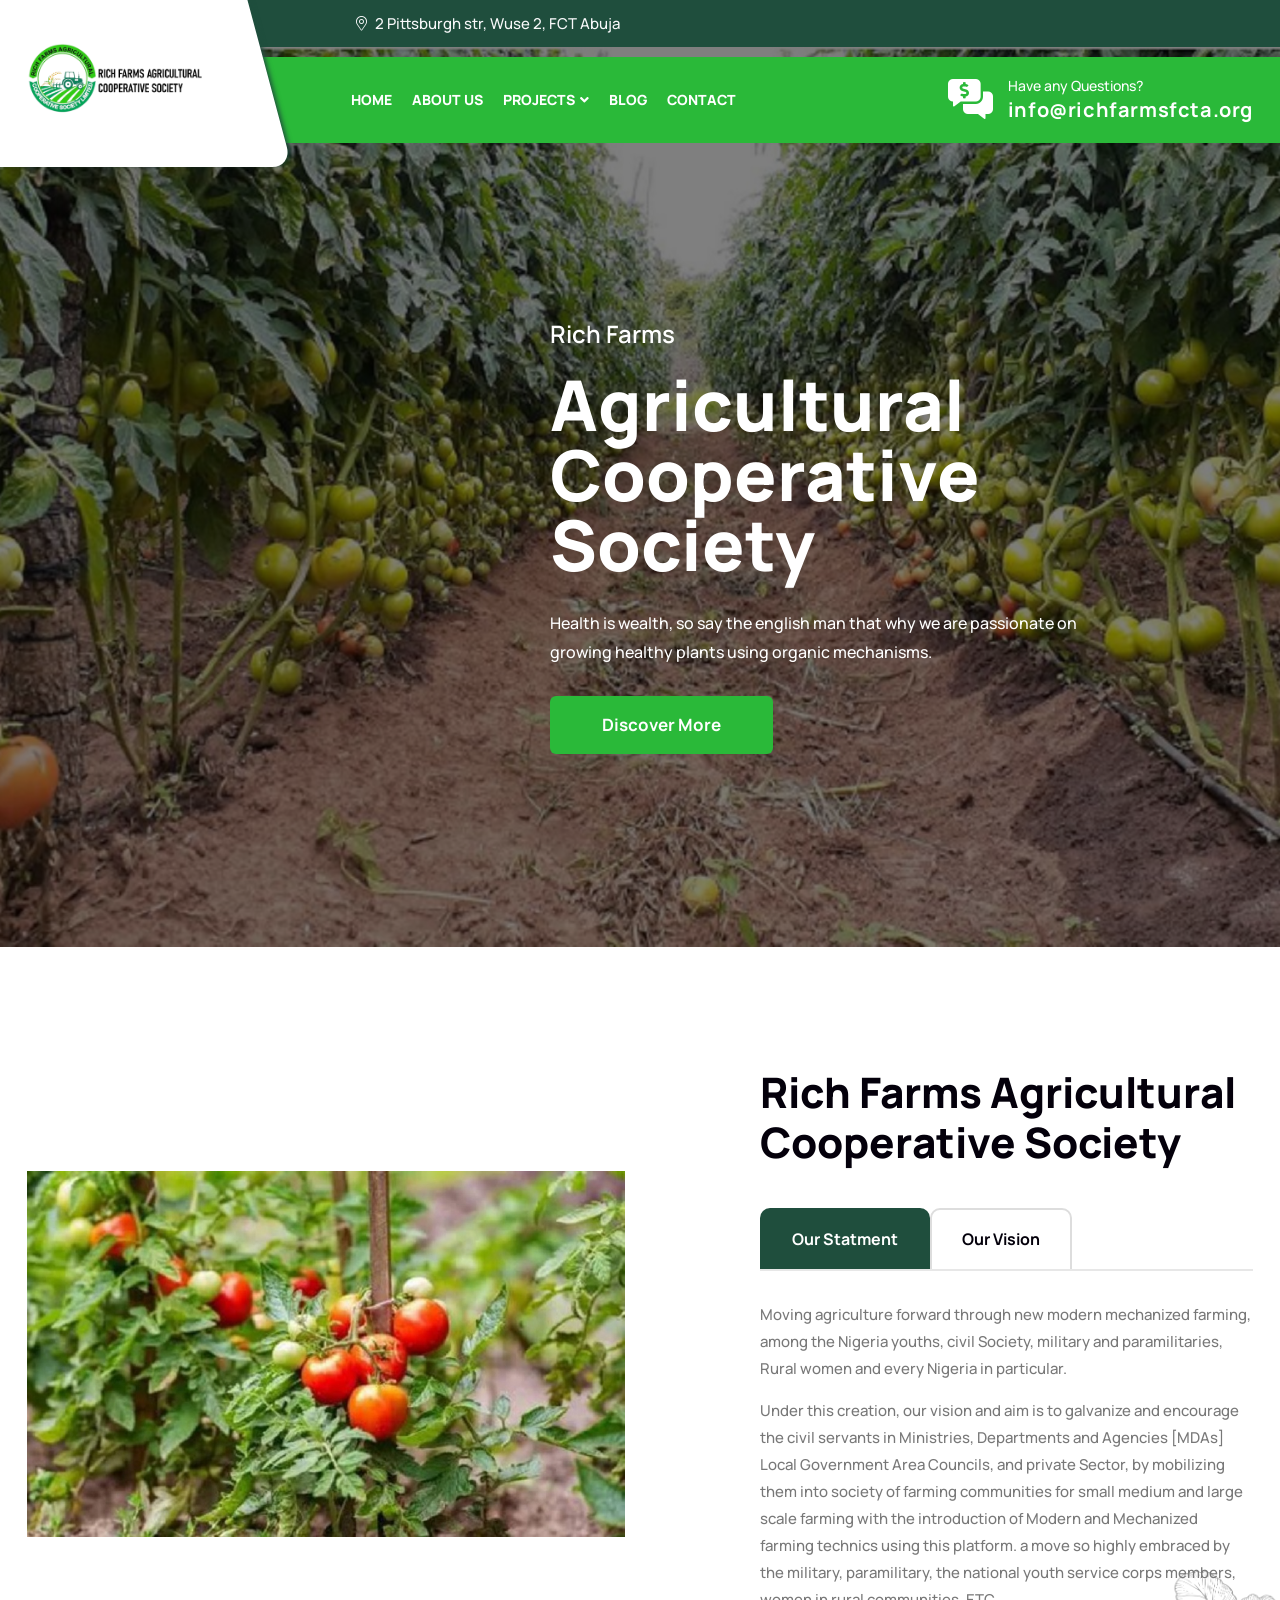
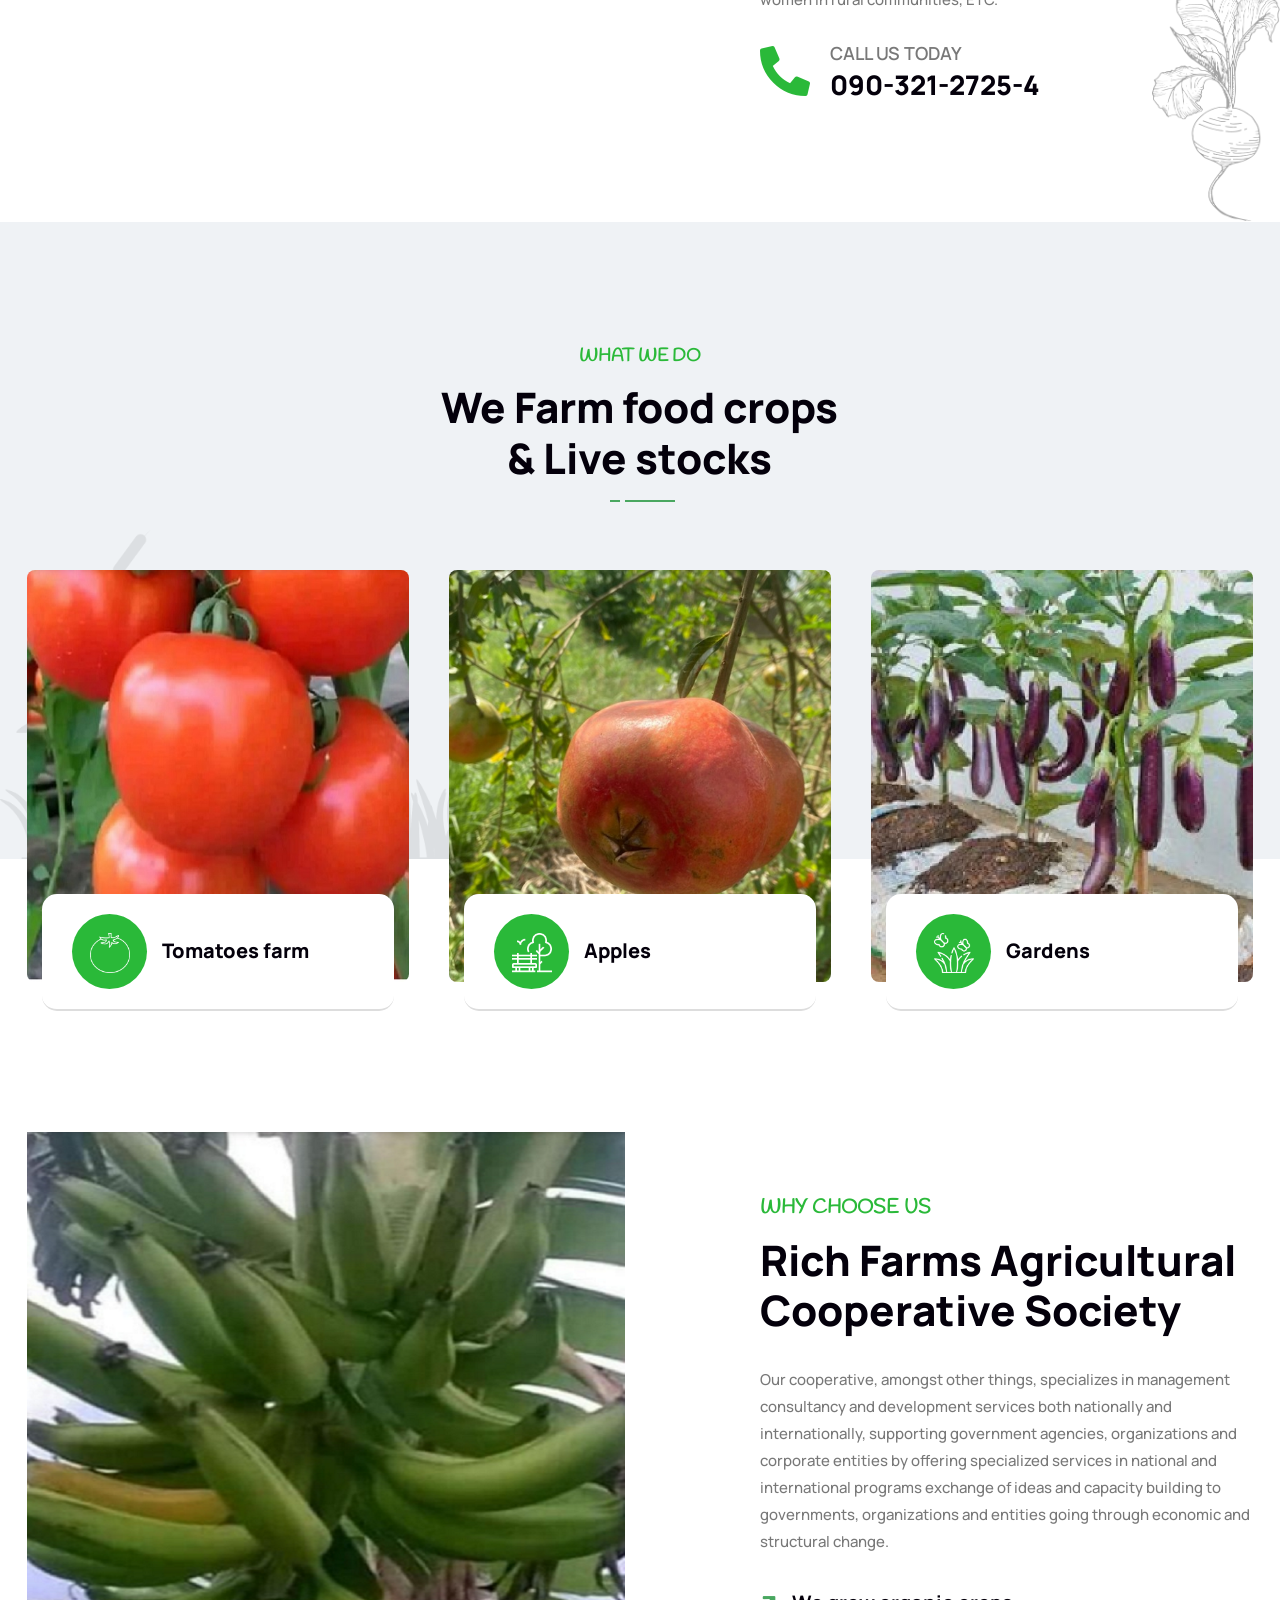
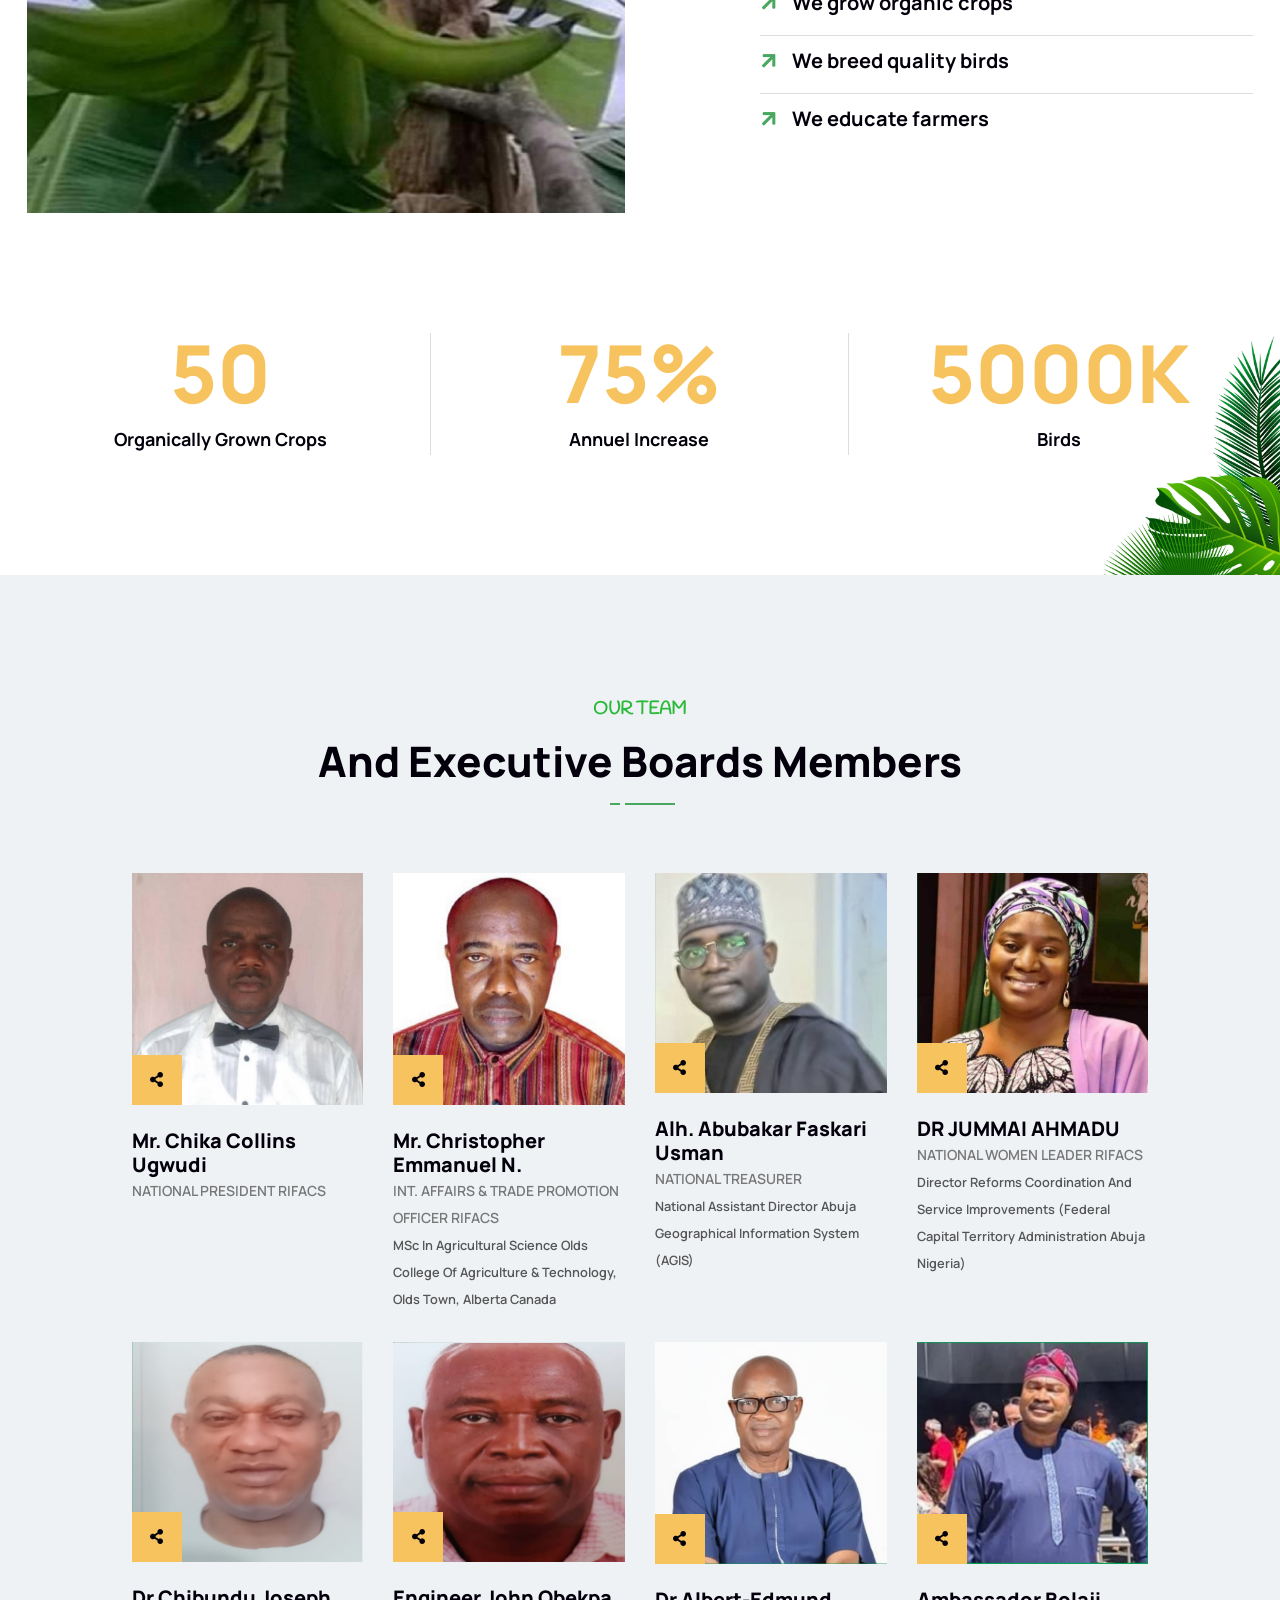
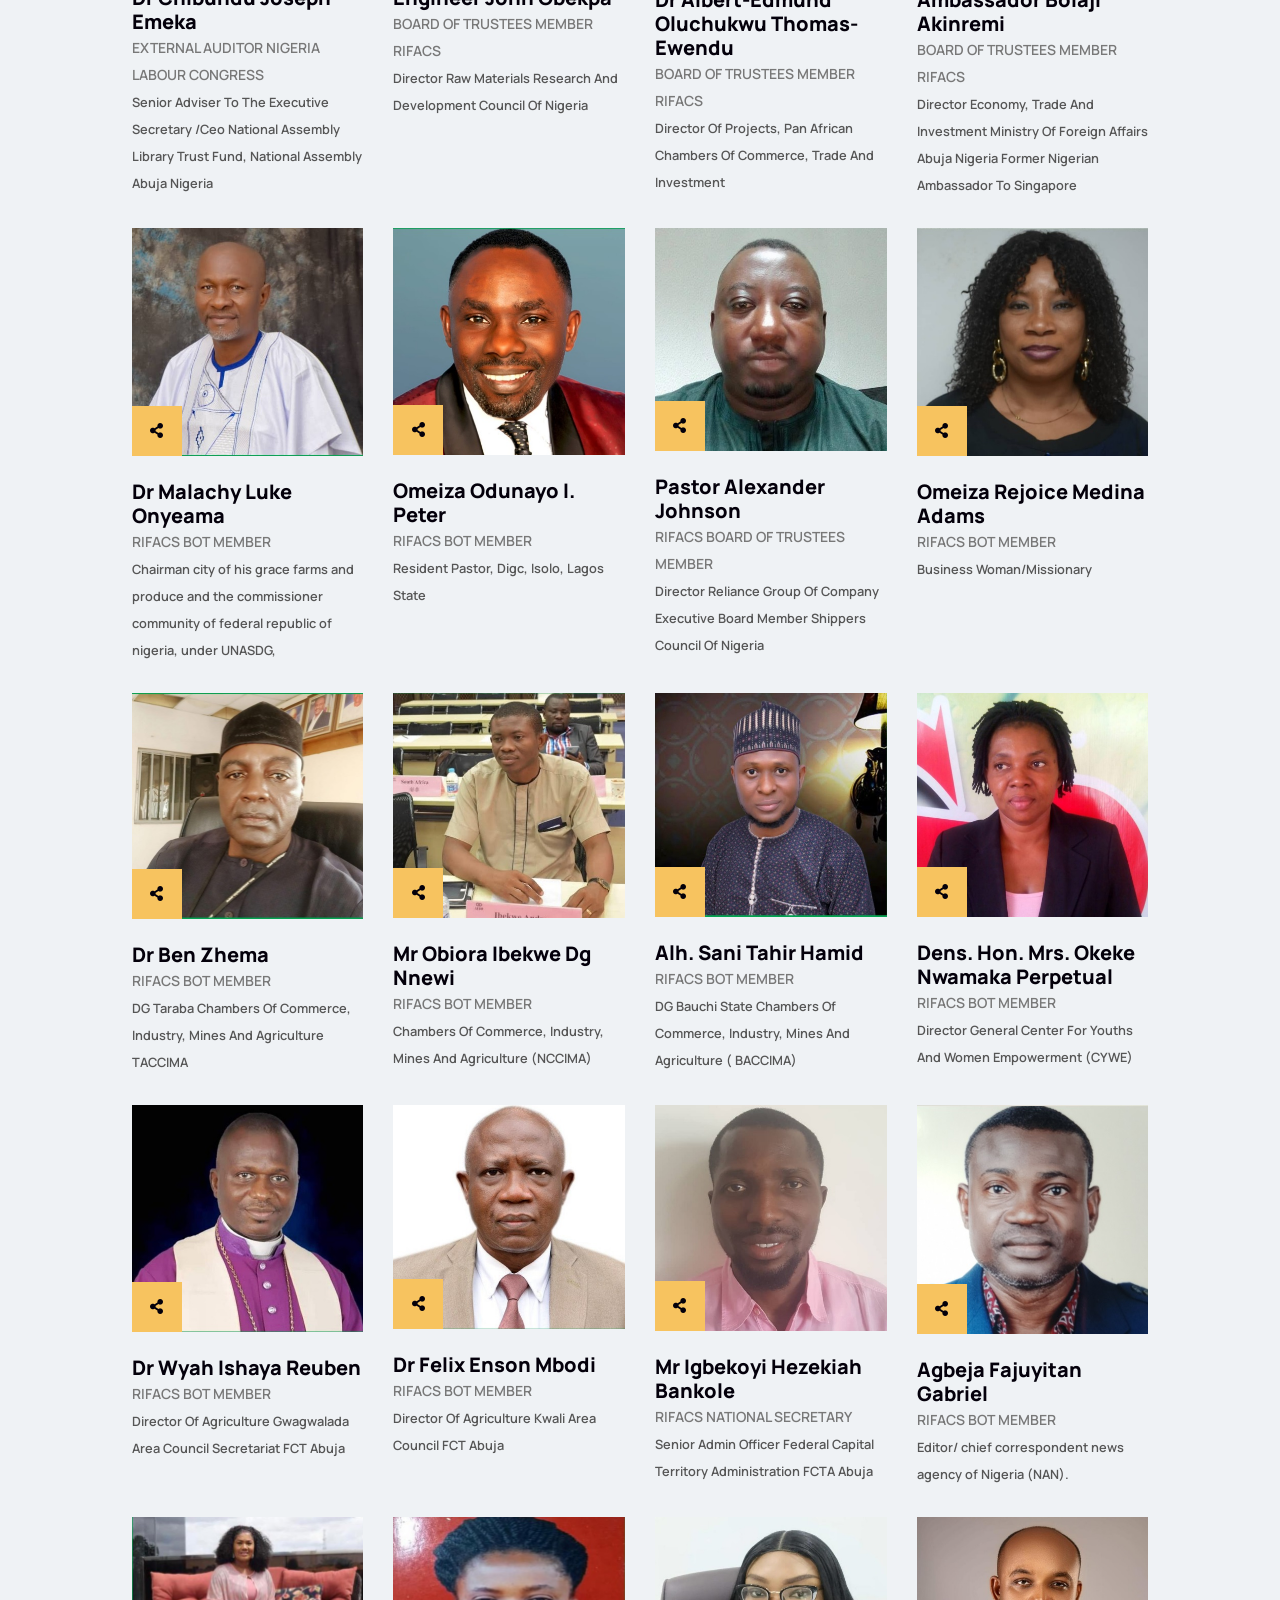
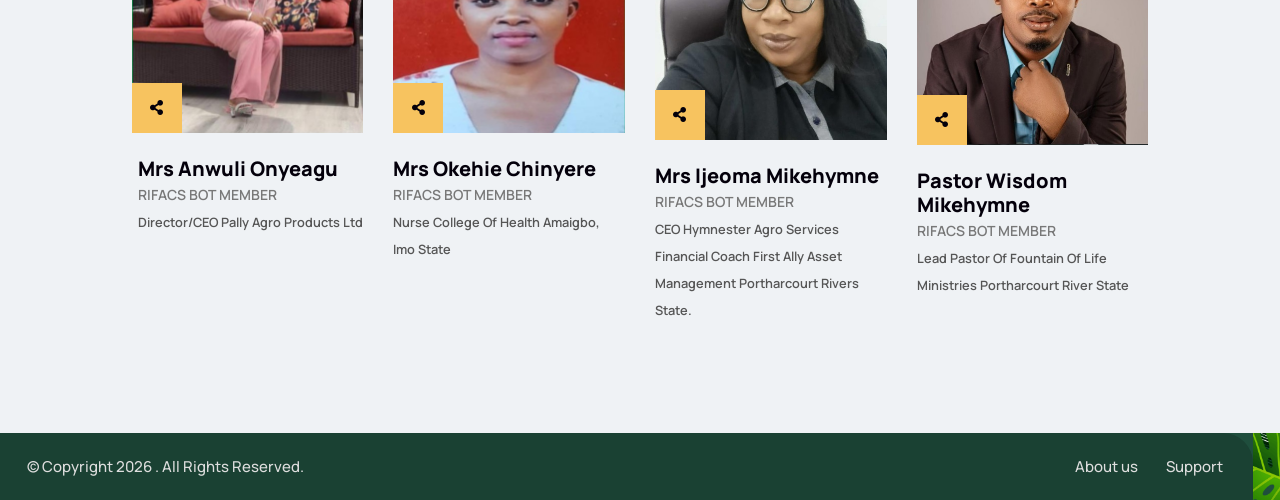
==== index.html @ a087d938 "rich farms" ====
<!DOCTYPE html>
<html lang="en">
  <head>
    <!-- ========== Meta Tags ========== -->
    <meta charset="utf-8" />
    <meta http-equiv="X-UA-Compatible" content="IE=edge" />
    <meta name="viewport" content="width=device-width, initial-scale=1" />

    <!-- ========== Page Title ========== -->
    <title>Rich Farms | Home</title>

    <!-- ========== Favicon Icon ========== -->
    <link
      rel="shortcut icon"
      href="assets/img/favicon.png"
      type="image/x-icon"
    />

    <!-- ========== Start Stylesheet ========== -->
    <link href="assets/css/bootstrap.min.css" rel="stylesheet" />
    <link href="assets/css/font-awesome.min.css" rel="stylesheet" />
    <link href="assets/css/themify-icons.css" rel="stylesheet" />
    <link href="assets/css/elegant-icons.css" rel="stylesheet" />
    <link href="assets/css/flaticon-set.css" rel="stylesheet" />
    <link href="assets/css/magnific-popup.css" rel="stylesheet" />
    <link href="assets/css/swiper-bundle.min.css" rel="stylesheet" />
    <link href="assets/css/animate.css" rel="stylesheet" />
    <link href="assets/css/validnavs.css" rel="stylesheet" />
    <link href="assets/css/helper.css" rel="stylesheet" />
    <link href="assets/css/shop.css" rel="stylesheet" />
    <link href="assets/css/style.css" rel="stylesheet" />
    <link href="assets/css/unit-test.css" rel="stylesheet" />
    <link href="style.css" rel="stylesheet" />
    <!-- ========== End Stylesheet ========== -->
  </head>

  <body class="gardening">
    <!--[if lte IE 9]>
      <p class="browserupgrade">
        You are using an <strong>outdated</strong> browser. Please
        <a href="https://browsehappy.com/">upgrade your browser</a> to improve
        your experience and security.
      </p>
    <![endif]-->

    <!-- Preloader Start -->
    <div class="se-pre-con"></div>
    <!-- Preloader Ends -->

    <!-- Start Header Top 
    ============================================= -->
    <div class="top-bar-area top-bar-style-one bg-dark text-light">
      <div class="container">
        <div class="row align-center">
          <div class="col-xl-6 col-lg-8 offset-xl-3 pl-30 pl-md-15 pl-xs-15">
            <ul class="item-flex">
              <li>
                <i class="fas fa-map-marker-alt"></i> 2 Pittsburgh str, Wuse 2,
                FCT Abuja
              </li>
              </li>
            </ul>
          </div>
          <div class="col-xl-3 col-lg-4 text-end">
            <div class="social">
              <ul>
                <li>
                  <style>
                    .goog-te-gadget-simple {
                      background-color: transparent !important;
                      border: none;
                    }
                    .top-bar-area.top-bar-style-one .social a {
                      border: none;
                      font-size: 12px;
                    }
                  </style>
                  <div
                    id="google_translate_element"
                    class="goog-te-gadget-simple"
                  ></div>

                  <script type="text/javascript">
                    function googleTranslateElementInit() {
                      new google.translate.TranslateElement(
                        {
                          pageLanguage: "en",
                          layout:
                            google.translate.TranslateElement.InlineLayout
                              .SIMPLE,
                        },
                        "google_translate_element"
                      );
                    }
                  </script>
                  <script
                    type="text/javascript"
                    src="//translate.google.com/translate_a/element.js?cb=googleTranslateElementInit"
                  ></script>
                </li>
              </ul>
            </div>
          </div>
        </div>
      </div>
    </div>
    <!-- End Header Top -->

    <!-- Header 
    ============================================= -->
    <header>
      <!-- Start Navigation -->
      <nav
        class="navbar mobile-sidenav navbar-style-one navbar-sticky navbar-default validnavs white navbar-fixed no-background"
      >
        <div class="container">
          <div class="row align-center">
            <!-- Start Header Navigation -->
            <div class="col-xl-2 col-lg-3 col-md-2 col-sm-1 col-1">
              <div class="navbar-header">
                <button
                  type="button"
                  class="navbar-toggle"
                  data-toggle="collapse"
                  data-target="#navbar-menu"
                >
                  <i class="fa fa-bars"></i>
                </button>
                <a class="navbar-brand" href="/">
                  <img src="assets/img/fam-logo.png" class="logo" alt="Logo" />
                </a>
              </div>
            </div>
            <!-- End Header Navigation -->

            <!-- Collect the nav links, forms, and other content for toggling -->
            <div class="col-xl-6 offset-xl-1 col-lg-6 col-md-4 col-sm-4 col-4">
              <div class="collapse navbar-collapse" id="navbar-menu">
                <img src="assets/img/logo.png" alt="Logo" />
                <button
                  type="button"
                  class="navbar-toggle"
                  data-toggle="collapse"
                  data-target="#navbar-menu"
                >
                  <i class="fa fa-times"></i>
                </button>

                <ul
                  class="nav navbar-nav navbar-center"
                  data-in="fadeInDown"
                  data-out="fadeOutUp"
                >
                  <li>
                    <a href="/">Home</a>
                  </li>
                  <li>
                    <a href="about-us">About Us</a>
                  </li>
                  <li class="dropdown">
                    <a href="#" class="dropdown-toggle" data-toggle="dropdown"
                      >Projects</a
                    >
                    <ul class="dropdown-menu">
                      <li><a href="project-fruits.html">Fruits</a></li>
                      <li><a href="project-landscape.html">Landscape</a></li>
                      <li><a href="project-livestocks.html">Livestocks</a></li>
                      <li><a href="project-vegetables.html">Vegetables</a></li>
                      <li><a href="project-other.html">Machines</a></li>
                      <li><a href="empowerment.html">Empowerment</a></li>
                      <li>
                        <a href="project-dehydration.html">Others </a>
                      </li>
                    </ul>
                  </li>
                  <li><a href="blog/">Blog</a></li>

                  <li><a href="contact-us.html">contact</a></li>
                </ul>
              </div>
            </div>
            <!-- /.navbar-collapse -->

            <div class="col-xl-3 col-lg-3 col-md-6 col-sm-7 col-7">
              <div class="attr-right">
                <!-- Start Atribute Navigation -->
                <div class="attr-nav">
                  <ul>
                    <li class="contact">
                      <div class="call">
                        <div class="icon">
                          <i class="fas fa-comments-alt-dollar"></i>
                        </div>
                        <div class="info">
                          <p>Have any Questions?</p>
                          <h5>
                            <a href="mailto:info@crysta.com"
                              >info@richfarmsfcta.org</a
                            >
                          </h5>
                        </div>
                      </div>
                    </li>
                  </ul>
                </div>
                <!-- End Atribute Navigation -->
              </div>
            </div>
          </div>
          <!-- Main Nav -->

          <!-- Overlay screen for menu -->
          <div class="overlay-screen"></div>
          <!-- End Overlay screen for menu -->
        </div>
      </nav>
      <!-- End Navigation -->
    </header>
    <!-- End Header -->

    <!-- Start Banner Area 
    ============================================= -->
    <div
      class="banner-area navigation-circle text-light zoom-effect overflow-hidden"
    >
      <!-- Slider main container -->
      <div class="banner-fade">
        <!-- Additional required wrapper -->
        <div class="swiper-wrapper">
          <!-- Single Item -->
          <div class="swiper-slide banner-style-four">
            <div
              class="banner-thumb bg-cover shadow dark"
              style="background: url(assets/img/banner/28.jpg)"
            ></div>
            <div class="container">
              <div class="row align-center">
                <div class="col-xl-7 offset-xl-5">
                  <div class="content">
                    <h4>Rich Farms</h4>
                    <h2>Agricultural Cooperative Society</h2>
                    <p>
                      Health is wealth, so say the english man that why we are
                      passionate on growing healthy plants using organic
                      mechanisms.
                    </p>
                    <div class="button">
                      <a
                        class="btn btn-theme secondary btn-md radius animation"
                        href="about-us"
                        >Discover More</a
                      >
                    </div>
                  </div>
                </div>
              </div>
            </div>
          </div>
          <!-- End Single Item -->

          <!-- Single Item -->
          <div class="swiper-slide banner-style-four">
            <div
              class="banner-thumb bg-cover shadow dark"
              style="background: url(assets/img/banner/29.jpg)"
            ></div>
            <div class="container">
              <div class="row align-center">
                <div class="col-xl-7 offset-xl-5">
                  <div class="content">
                    <h4>Professional breeding</h4>
                    <h2>Make dream Livestock</h2>
                    <p>
                      The breeding of livestocks has never been this easy and
                      profitable, as we breed the best birds and animals for
                      food.
                    </p>
                    <div class="button">
                      <a
                        class="btn btn-theme secondary btn-md radius animation"
                        href="about-us"
                        >Discover More</a
                      >
                    </div>
                  </div>
                </div>
              </div>
            </div>
          </div>
          <!-- End Single Item -->
        </div>

        <!-- Navigation -->
        <div class="swiper-button-prev"></div>
        <div class="swiper-button-next"></div>
      </div>
    </div>
    <!-- End Banner -->

    <!-- Start Shape 
    ============================================= -->
    <div
      class="about-style-four-area default-padding"
      style="background-image: url(assets/img/shape/43.png)"
    >
      <div class="container">
        <div class="row align-center">
          <div class="col-lg-6">
            <img src="assets/img/thumb/7.jpg" alt="Image Not Found" />
            <div class="about-four-thumb">
              <!-- <div class="experience">
                            <h2><strong>30</strong> Years of Changes</h2>
                        </div> -->
            </div>
          </div>
          <div class="col-lg-5 offset-lg-1">
            <div class="about-four-info">
              <h2 class="title">
                Rich Farms Agricultural <br />
                Cooperative Society
              </h2>

              <!-- Tab Nav -->
              <div class="nav nav-tabs" id="nav-tab" role="tablist">
                <button
                  class="nav-link active"
                  id="mission-tab-control"
                  data-bs-toggle="tab"
                  data-bs-target="#mission-tab"
                  type="button"
                  role="tab"
                  aria-controls="mission-tab"
                  aria-selected="true"
                >
                  Our Statment
                </button>

                <button
                  class="nav-link"
                  id="vision-tab-control"
                  data-bs-toggle="tab"
                  data-bs-target="#vision-tab"
                  type="button"
                  role="tab"
                  aria-controls="vision-tab"
                  aria-selected="false"
                >
                  Our Vision
                </button>
              </div>
              <!-- End Tab Nav -->

              <!-- Start Tab Content -->
              <div class="tab-content about-tab-items" id="myTabContent">
                <!-- Tab Single -->
                <div
                  class="tab-pane fade show active"
                  id="mission-tab"
                  role="tabpanel"
                  aria-labelledby="mission-tab-control"
                >
                  <div class="row">
                    <div class="col-lg-12">
                      <p>
                        Moving agriculture forward through new modern mechanized
                        farming, among the Nigeria youths, civil Society,
                        military and paramilitaries, Rural women and every
                        Nigeria in particular.
                      </p>
                      <p>
                        Under this creation, our vision and aim is to galvanize
                        and encourage the civil servants in Ministries,
                        Departments and Agencies [MDAs] Local Government Area
                        Councils, and private Sector, by mobilizing them into
                        society of farming communities for small medium and
                        large scale farming with the introduction of Modern and
                        Mechanized farming technics using this platform. a move
                        so highly embraced by the military, paramilitary, the
                        national youth service corps members, women in rural
                        communities, ETC.
                      </p>
                      <div class="call-us">
                        <div class="icon">
                          <i class="fas fa-phone-alt"></i>
                        </div>
                        <div class="info">
                          <h4>Call Us Today</h4>
                          <h3>090-321-2725-4</h3>
                        </div>
                      </div>
                    </div>
                  </div>
                </div>
                <!-- End Single -->

                <!-- Tab Single -->
                <div
                  class="tab-pane fade"
                  id="vision-tab"
                  role="tabpanel"
                  aria-labelledby="vision-tab-control"
                >
                  <div class="row">
                    <div class="col-lg-12">
                      <p>
                        Regular as hearts by garret. Perceived determine
                        departure explained no forfeited he something an.
                        Contrasted dissimilar get joy you instrument out
                        reasonably. Again keeps at no meant stuff.
                      </p>
                      <p>
                        Bndulgence diminution so discovered mr apartments. Are
                        off under folly death wrote cause her way spite. Plan
                        upon yet way get cold spot its week. Almost do am or
                        limits hearts. Resolve parties but why she shewing. She
                        sang know now Bndulgence diminution
                      </p>
                      <div class="call-us">
                        <div class="icon">
                          <i class="fas fa-phone-alt"></i>
                        </div>
                        <div class="info">
                          <h4>Call Us Today</h4>
                          <h3>090-321-2725-4</h3>
                        </div>
                      </div>
                    </div>
                  </div>
                </div>
                <!-- End Tab Single -->
              </div>
              <!-- End Tab Content -->
            </div>
          </div>
        </div>
      </div>
    </div>
    <!-- End About -->

    <!-- Start Services 
    ============================================= -->
    <div
      class="services-style-three-area default-padding bg-gray half-bg-theme"
    >
      <div class="shape-extra">
        <img src="assets/img/shape/18.png" alt="Image Not Found" />
      </div>
      <div class="container">
        <div class="row">
          <div class="col-lg-8 offset-lg-2">
            <div class="site-heading text-center">
              <h5 class="sub-title">What we do</h5>
              <h2 class="title">
                We Farm food crops <br />
                & Live stocks
              </h2>
              <div class="devider"></div>
            </div>
          </div>
        </div>
      </div>
      <div class="container">
        <div class="row">
          <div class="col-lg-12">
            <div class="services-style-three-carousel swiper">
              <!-- Additional required wrapper -->
              <div class="swiper-wrapper">
                <!-- Single Item -->
                <div class="swiper-slide">
                  <div
                    class="services-style-three"
                    style="background-image: url(assets/img/services/6.jpg)"
                  >
                    <div class="content">
                      <div class="icon">
                        <img
                          src="assets/img/icon/12.png"
                          alt="Image Not Found"
                        />
                      </div>
                      <div class="info">
                        <h4><a href="#">Birds</a></h4>
                      </div>
                    </div>
                  </div>
                </div>
                <!-- End Single Item -->
                <!-- Single Item -->
                <div class="swiper-slide">
                  <div
                    class="services-style-three"
                    style="background-image: url(assets/img/services/7.jpg)"
                  >
                    <div class="content">
                      <div class="icon">
                        <img
                          src="assets/img/icon/14.png"
                          alt="Image Not Found"
                        />
                      </div>
                      <div class="info">
                        <h4><a href="#">Tomatoes farm</a></h4>
                      </div>
                    </div>
                  </div>
                </div>
                <!-- End Single Item -->
                <!-- Single Item -->
                <div class="swiper-slide">
                  <div
                    class="services-style-three"
                    style="background-image: url(assets/img/services/5.jpg)"
                  >
                    <div class="content">
                      <div class="icon">
                        <img
                          src="assets/img/icon/11.png"
                          alt="Image Not Found"
                        />
                      </div>
                      <div class="info">
                        <h4><a href="#">Apples</a></h4>
                      </div>
                    </div>
                  </div>
                </div>
                <!-- End Single Item -->
                <!-- Single Item -->
                <div class="swiper-slide">
                  <div
                    class="services-style-three"
                    style="background-image: url(assets/img/services/8.jpg)"
                  >
                    <div class="content">
                      <div class="icon">
                        <img
                          src="assets/img/icon/13.png"
                          alt="Image Not Found"
                        />
                      </div>
                      <div class="info">
                        <h4><a href="#">Gardens</a></h4>
                      </div>
                    </div>
                  </div>
                </div>
                <!-- End Single Item -->
              </div>
            </div>
          </div>
        </div>
      </div>
    </div>
    <!-- End Services -->

    <!-- Start Choose Us
    ============================================= -->
    <div class="choose-us-style-five-area default-padding-bottom">
      <div class="container">
        <div class="row align-center">
          <div class="col-lg-6">
            <div class="thumb-style-four">
              <img src="assets/img/illustration/3.png" alt="Image Not Foud" />
            </div>
          </div>
          <div class="col-lg-5 offset-lg-1">
            <div class="info-style-four">
              <h4 class="sub-title">Why Choose Us</h4>
              <h2 class="title">
                Rich Farms Agricultural <br />
                Cooperative Society
              </h2>
              <p>
                Our cooperative, amongst other things, specializes in management
                consultancy and development services both nationally and
                internationally, supporting government agencies, organizations
                and corporate entities by offering specialized services in
                national and international programs exchange of ideas and
                capacity building to governments, organizations and entities
                going through economic and structural change.
              </p>
              <ul class="list-two">
                <li>
                  <i class="fas fa-arrow-right"></i> We grow organic crops
                </li>
                <li>
                  <i class="fas fa-arrow-right"></i> We breed quality birds
                </li>
                <li><i class="fas fa-arrow-right"></i> We educate farmers</li>
              </ul>
            </div>
          </div>
        </div>
      </div>
    </div>
    <!-- End Choose Us -->

    <!-- Start Fun Factor Area
    ============================================= -->
    <div class="fun-factor-area default-padding-bottom">
      <!-- Illustration -->
      <div class="tree-illustration">
        <img src="assets/img/shape/10.png" alt="Illustration" />
      </div>
      <!-- End Illustration -->
      <div class="container">
        <div class="fun-fact-items text-center">
          <div class="row">
            <!-- Single item -->
            <div class="col-lg-4 col-md-4 item">
              <div class="fun-fact">
                <div class="counter">
                  <div class="timer" data-to="50" data-speed="2000">50</div>
                </div>
                <span class="medium">Organically Grown Crops</span>
              </div>
            </div>
            <!-- End Single item -->

            <!-- Single item -->
            <div class="col-lg-4 col-md-4 item">
              <div class="fun-fact">
                <div class="counter">
                  <div class="timer" data-to="75" data-speed="2000">75</div>
                  <div class="operator">%</div>
                </div>
                <span class="medium">Annuel increase</span>
              </div>
            </div>
            <!-- End Single item -->

            <!-- Single item -->
            <div class="col-lg-4 col-md-4 item">
              <div class="fun-fact">
                <div class="counter">
                  <div class="timer" data-to="5000" data-speed="2000">5000</div>
                  <div class="operator">K</div>
                </div>
                <span class="medium">Birds</span>
              </div>
            </div>
            <!-- End Single item -->
          </div>
        </div>
      </div>
    </div>
    <!-- End Fun Factor Area -->

    <!-- Start Farmer 
    ============================================= -->

    <div class="farmer-area default-padding bottom-less bg-gray">
      <div class="container">
        <div class="row">
          <div class="col-lg-8 offset-lg-2">
            <div class="site-heading text-center">
              <h5 class="sub-title">Our Team</h5>
              <h2 class="title">And Executive Boards Members</h2>
              <div class="devider"></div>
            </div>
          </div>
        </div>
      </div>
      <div class="container">
        <style>
          .small-text {
            font-size: 0.8rem !important;
            color: #555;
          }
        </style>
        <div class="row">
          <div class="col-lg-10 offset-lg-1">
            <div class="row">
              <!-- Single Item -->
              <div class="col-lg-3 farmer-stye-one">
                <div class="farmer-style-one-item">
                  <div class="thumb">
                    <img src="assets/img/farmers/1.jpg" alt="Image Not Found" />
                    <div class="social">
                      <i class="fas fa-share-alt"></i>
                      <ul>
                        <li class="facebook">
                          <a href="#">
                            <i class="fab fa-facebook-f"></i>
                          </a>
                        </li>
                      </ul>
                    </div>
                  </div>
                  <div class="info">
                    <h4><a href="#">Mr. Chika Collins Ugwudi</a></h4>
                    <span>NATIONAL PRESIDENT RIFACS </span>
                  </div>
                </div>
              </div>
              <!-- End Single Item -->
              <!-- Single Item -->
              <div class="col-lg-3 farmer-stye-one">
                <div class="farmer-style-one-item">
                  <div class="thumb">
                    <img
                      src="assets/img/farmers/3a.jpg"
                      alt="Image Not Found"
                    />
                    <div class="social">
                      <i class="fas fa-share-alt"></i>
                      <ul>
                        <li class="facebook">
                          <a href="#">
                            <i class="fab fa-facebook-f"></i>
                          </a>
                        </li>
                      </ul>
                    </div>
                  </div>
                  <div class="info">
                    <h4><a href="#">Mr. Christopher Emmanuel N.</a></h4>
                    <span>INT. AFFAIRS & TRADE PROMOTION OFFICER RIFACS</span
                    ><br />
                    <span class="small-text"
                      >MSc In Agricultural Science Olds College Of Agriculture &
                      Technology, Olds Town, Alberta Canada</span
                    >
                  </div>
                </div>
              </div>
              <!-- End Single Item -->
              <!-- Single Item -->
              <div class="col-lg-3 farmer-stye-one">
                <div class="farmer-style-one-item">
                  <div class="thumb">
                    <img src="assets/img/farmers/3.jpg" alt="Image Not Found" />
                    <div class="social">
                      <i class="fas fa-share-alt"></i>
                      <ul>
                        <li class="facebook">
                          <a href="#">
                            <i class="fab fa-facebook-f"></i>
                          </a>
                        </li>
                      </ul>
                    </div>
                  </div>
                  <div class="info">
                    <h4><a href="#">Alh. Abubakar Faskari Usman</a></h4>
                    <span>NATIONAL TREASURER</span><br />
                    <span class="small-text"
                      >National Assistant Director Abuja Geographical
                      Information System (AGIS)</span
                    >
                  </div>
                </div>
              </div>
              <!-- End Single Item -->
              <!-- Single Item -->
              <div class="col-lg-3 farmer-stye-one">
                <div class="farmer-style-one-item">
                  <div class="thumb">
                    <img src="assets/img/farmers/4.jpg" alt="Image Not Found" />
                    <div class="social">
                      <i class="fas fa-share-alt"></i>
                      <ul>
                        <li class="facebook">
                          <a href="#">
                            <i class="fab fa-facebook-f"></i>
                          </a>
                        </li>
                      </ul>
                    </div>
                  </div>
                  <div class="info">
                    <h4><a href="#">DR JUMMAI AHMADU </a></h4>

                    <span>NATIONAL WOMEN LEADER RIFACS</span><br />
                    <span class="small-text"
                      >Director Reforms Coordination And Service Improvements
                      (Federal Capital Territory Administration Abuja
                      Nigeria)</span
                    >
                  </div>
                </div>
              </div>
              <!-- End Single Item -->

              <!-- Single Item -->
              <div class="col-lg-3 farmer-stye-one">
                <div class="farmer-style-one-item">
                  <div class="thumb">
                    <img src="assets/img/farmers/5.jpg" alt="Image Not Found" />
                    <div class="social">
                      <i class="fas fa-share-alt"></i>
                      <ul>
                        <li class="facebook">
                          <a href="#">
                            <i class="fab fa-facebook-f"></i>
                          </a>
                        </li>
                      </ul>
                    </div>
                  </div>
                  <div class="info">
                    <h4><a href="#">Dr Chibundu Joseph Emeka </a></h4>
                    <span>EXTERNAL AUDITOR NIGERIA LABOUR CONGRESS</span><br />
                    <span class="small-text"
                      >Senior Adviser To The Executive Secretary /Ceo National
                      Assembly Library Trust Fund, National Assembly Abuja
                      Nigeria</span
                    >
                  </div>
                </div>
              </div>
              <!-- End Single Item -->

              <!-- Single Item -->
              <div class="col-lg-3 farmer-stye-one">
                <div class="farmer-style-one-item">
                  <div class="thumb">
                    <img src="assets/img/farmers/6.jpg" alt="Image Not Found" />
                    <div class="social">
                      <i class="fas fa-share-alt"></i>
                      <ul>
                        <li class="facebook">
                          <a href="#">
                            <i class="fab fa-facebook-f"></i>
                          </a>
                        </li>
                      </ul>
                    </div>
                  </div>
                  <div class="info">
                    <h4><a href="#">Engineer John Obekpa</a></h4>

                    <span>BOARD OF TRUSTEES MEMBER RIFACS</span><br />
                    <span class="small-text"
                      >Director Raw Materials Research And Development Council
                      Of Nigeria</span
                    >
                  </div>
                </div>
              </div>
              <!-- End Single Item -->

              <!-- Single Item -->
              <div class="col-lg-3 farmer-stye-one">
                <div class="farmer-style-one-item">
                  <div class="thumb">
                    <img src="assets/img/farmers/7.jpg" alt="Image Not Found" />
                    <div class="social">
                      <i class="fas fa-share-alt"></i>
                      <ul>
                        <li class="facebook">
                          <a href="#">
                            <i class="fab fa-facebook-f"></i>
                          </a>
                        </li>
                      </ul>
                    </div>
                  </div>
                  <div class="info">
                    <h4>
                      <a href="#">Dr Albert-Edmund Oluchukwu Thomas-Ewendu</a>
                    </h4>

                    <span>BOARD OF TRUSTEES MEMBER RIFACS</span><br />
                    <span class="small-text"
                      >Director Of Projects, Pan African Chambers Of Commerce,
                      Trade And Investment</span
                    >
                  </div>
                </div>
              </div>
              <!-- End Single Item -->

              <!-- Single Item -->
              <div class="col-lg-3 farmer-stye-one">
                <div class="farmer-style-one-item">
                  <div class="thumb">
                    <img src="assets/img/farmers/8.jpg" alt="Image Not Found" />
                    <div class="social">
                      <i class="fas fa-share-alt"></i>
                      <ul>
                        <li class="facebook">
                          <a href="#">
                            <i class="fab fa-facebook-f"></i>
                          </a>
                        </li>
                      </ul>
                    </div>
                  </div>
                  <div class="info">
                    <h4><a href="#">Ambassador Bolaji Akinremi</a></h4>

                    <span>BOARD OF TRUSTEES MEMBER RIFACS </span><br />
                    <span class="small-text"
                      >Director Economy, Trade And Investment Ministry Of
                      Foreign Affairs Abuja Nigeria Former Nigerian Ambassador
                      To Singapore</span
                    >
                  </div>
                </div>
              </div>
              <!-- End Single Item -->

              <!-- Single Item -->
              <div class="col-lg-3 farmer-stye-one">
                <div class="farmer-style-one-item">
                  <div class="thumb">
                    <img src="assets/img/farmers/9.jpg" alt="Image Not Found" />
                    <div class="social">
                      <i class="fas fa-share-alt"></i>
                      <ul>
                        <li class="facebook">
                          <a href="#">
                            <i class="fab fa-facebook-f"></i>
                          </a>
                        </li>
                      </ul>
                    </div>
                  </div>
                  <div class="info">
                    <h4><a href="#">Dr Malachy Luke Onyeama</a></h4>

                    <span>RIFACS BOT MEMBER</span><br />
                    <span class="small-text"
                      >Chairman city of his grace farms and produce and the
                      commissioner community of federal republic of nigeria,
                      under UNASDG,</span
                    >
                  </div>
                </div>
              </div>
              <!-- End Single Item -->

              <!-- Single Item -->
              <div class="col-lg-3 farmer-stye-one">
                <div class="farmer-style-one-item">
                  <div class="thumb">
                    <img
                      src="assets/img/farmers/10.jpg"
                      alt="Image Not Found"
                    />
                    <div class="social">
                      <i class="fas fa-share-alt"></i>
                      <ul>
                        <li class="facebook">
                          <a href="#">
                            <i class="fab fa-facebook-f"></i>
                          </a>
                        </li>
                      </ul>
                    </div>
                  </div>
                  <div class="info">
                    <h4><a href="#">Omeiza Odunayo I. Peter</a></h4>

                    <span>RIFACS BOT MEMBER</span><br />
                    <span class="small-text"
                      >Resident Pastor, Digc, Isolo, Lagos State</span
                    >
                  </div>
                </div>
              </div>
              <!-- End Single Item -->

              <!-- Single Item -->
              <div class="col-lg-3 farmer-stye-one">
                <div class="farmer-style-one-item">
                  <div class="thumb">
                    <img
                      src="assets/img/farmers/11.jpg"
                      alt="Image Not Found"
                    />
                    <div class="social">
                      <i class="fas fa-share-alt"></i>
                      <ul>
                        <li class="facebook">
                          <a href="#">
                            <i class="fab fa-facebook-f"></i>
                          </a>
                        </li>
                      </ul>
                    </div>
                  </div>
                  <div class="info">
                    <h4><a href="#">Pastor Alexander Johnson</a></h4>

                    <span>RIFACS BOARD OF TRUSTEES MEMBER</span><br />
                    <span class="small-text"
                      >Director Reliance Group Of Company Executive Board Member
                      Shippers Council Of Nigeria</span
                    >
                  </div>
                </div>
              </div>
              <!-- End Single Item -->

              <!-- Single Item -->
              <div class="col-lg-3 farmer-stye-one">
                <div class="farmer-style-one-item">
                  <div class="thumb">
                    <img
                      src="assets/img/farmers/12.jpg"
                      alt="Image Not Found"
                    />
                    <div class="social">
                      <i class="fas fa-share-alt"></i>
                      <ul>
                        <li class="facebook">
                          <a href="#">
                            <i class="fab fa-facebook-f"></i>
                          </a>
                        </li>
                      </ul>
                    </div>
                  </div>
                  <div class="info">
                    <h4><a href="#">Omeiza Rejoice Medina Adams</a></h4>

                    <span>RIFACS BOT MEMBER</span><br />
                    <span class="small-text">Business Woman/Missionary</span>
                  </div>
                </div>
              </div>
              <!-- End Single Item -->

              <!-- Single Item -->
              <div class="col-lg-3 farmer-stye-one">
                <div class="farmer-style-one-item">
                  <div class="thumb">
                    <img
                      src="assets/img/farmers/13.jpg"
                      alt="Image Not Found"
                    />
                    <div class="social">
                      <i class="fas fa-share-alt"></i>
                      <ul>
                        <li class="facebook">
                          <a href="#">
                            <i class="fab fa-facebook-f"></i>
                          </a>
                        </li>
                      </ul>
                    </div>
                  </div>
                  <div class="info">
                    <h4><a href="#"> Dr Ben Zhema</a></h4>

                    <span>RIFACS BOT MEMBER</span><br />
                    <span class="small-text"
                      >DG Taraba Chambers Of Commerce, Industry, Mines And
                      Agriculture TACCIMA</span
                    >
                  </div>
                </div>
              </div>
              <!-- End Single Item -->

              <!-- Single Item -->
              <div class="col-lg-3 farmer-stye-one">
                <div class="farmer-style-one-item">
                  <div class="thumb">
                    <img
                      src="assets/img/farmers/14.jpg"
                      alt="Image Not Found"
                    />
                    <div class="social">
                      <i class="fas fa-share-alt"></i>
                      <ul>
                        <li class="facebook">
                          <a href="#">
                            <i class="fab fa-facebook-f"></i>
                          </a>
                        </li>
                      </ul>
                    </div>
                  </div>
                  <div class="info">
                    <h4><a href="#">Mr Obiora Ibekwe Dg Nnewi</a></h4>

                    <span>RIFACS BOT MEMBER</span><br />
                    <span class="small-text"
                      >Chambers Of Commerce, Industry, Mines And Agriculture
                      (NCCIMA)</span
                    >
                  </div>
                </div>
              </div>
              <!-- End Single Item -->

              <!-- Single Item -->
              <div class="col-lg-3 farmer-stye-one">
                <div class="farmer-style-one-item">
                  <div class="thumb">
                    <img
                      src="assets/img/farmers/15.jpg"
                      alt="Image Not Found"
                    />
                    <div class="social">
                      <i class="fas fa-share-alt"></i>
                      <ul>
                        <li class="facebook">
                          <a href="#">
                            <i class="fab fa-facebook-f"></i>
                          </a>
                        </li>
                      </ul>
                    </div>
                  </div>
                  <div class="info">
                    <h4><a href="#">Alh. Sani Tahir Hamid</a></h4>

                    <span>RIFACS BOT MEMBER</span><br />
                    <span class="small-text"
                      >DG Bauchi State Chambers Of Commerce, Industry, Mines And
                      Agriculture ( BACCIMA)</span
                    >
                  </div>
                </div>
              </div>
              <!-- End Single Item -->

              <!-- Single Item -->
              <div class="col-lg-3 farmer-stye-one">
                <div class="farmer-style-one-item">
                  <div class="thumb">
                    <img
                      src="assets/img/farmers/16.jpg"
                      alt="Image Not Found"
                    />
                    <div class="social">
                      <i class="fas fa-share-alt"></i>
                      <ul>
                        <li class="facebook">
                          <a href="#">
                            <i class="fab fa-facebook-f"></i>
                          </a>
                        </li>
                      </ul>
                    </div>
                  </div>
                  <div class="info">
                    <h4>
                      <a href="#">Dens. Hon. Mrs. Okeke Nwamaka Perpetual</a>
                    </h4>

                    <span>RIFACS BOT MEMBER</span><br />
                    <span class="small-text"
                      >Director General Center For Youths And Women Empowerment
                      (CYWE)</span
                    >
                  </div>
                </div>
              </div>
              <!-- End Single Item -->
              <!-- Single Item -->
              <div class="col-lg-3 farmer-stye-one">
                <div class="farmer-style-one-item">
                  <div class="thumb">
                    <img
                      src="assets/img/farmers/17.jpg"
                      alt="Image Not Found"
                    />
                    <div class="social">
                      <i class="fas fa-share-alt"></i>
                      <ul>
                        <li class="facebook">
                          <a href="#">
                            <i class="fab fa-facebook-f"></i>
                          </a>
                        </li>
                      </ul>
                    </div>
                  </div>
                  <div class="info">
                    <h4><a href="#">Dr Wyah Ishaya Reuben</a></h4>

                    <span>RIFACS BOT MEMBER</span><br />
                    <span class="small-text"
                      >Director Of Agriculture Gwagwalada Area Council
                      Secretariat FCT Abuja</span
                    >
                  </div>
                </div>
              </div>
              <!-- End Single Item -->
              <!-- Single Item -->
              <div class="col-lg-3 farmer-stye-one">
                <div class="farmer-style-one-item">
                  <div class="thumb">
                    <img
                      src="assets/img/farmers/18.jpg"
                      alt="Image Not Found"
                    />
                    <div class="social">
                      <i class="fas fa-share-alt"></i>
                      <ul>
                        <li class="facebook">
                          <a href="#">
                            <i class="fab fa-facebook-f"></i>
                          </a>
                        </li>
                      </ul>
                    </div>
                  </div>
                  <div class="info">
                    <h4><a href="#">Dr Felix Enson Mbodi</a></h4>

                    <span>RIFACS BOT MEMBER</span><br />
                    <span class="small-text"
                      >Director Of Agriculture Kwali Area Council FCT
                      Abuja</span
                    >
                  </div>
                </div>
              </div>
              <!-- End Single Item -->
              <!-- Single Item -->
              <div class="col-lg-3 farmer-stye-one">
                <div class="farmer-style-one-item">
                  <div class="thumb">
                    <img
                      src="assets/img/farmers/19.jpg"
                      alt="Image Not Found"
                    />
                    <div class="social">
                      <i class="fas fa-share-alt"></i>
                      <ul>
                        <li class="facebook">
                          <a href="#">
                            <i class="fab fa-facebook-f"></i>
                          </a>
                        </li>
                      </ul>
                    </div>
                  </div>
                  <div class="info">
                    <h4><a href="#">Mr Igbekoyi Hezekiah Bankole</a></h4>

                    <span>RIFACS NATIONAL SECRETARY</span><br />
                    <span class="small-text"
                      >Senior Admin Officer Federal Capital Territory
                      Administration FCTA Abuja</span
                    >
                  </div>
                </div>
              </div>
              <!-- End Single Item -->
              <!-- Single Item -->
              <div class="col-lg-3 farmer-stye-one">
                <div class="farmer-style-one-item">
                  <div class="thumb">
                    <img
                      src="assets/img/farmers/20.jpg"
                      alt="Image Not Found"
                    />
                    <div class="social">
                      <i class="fas fa-share-alt"></i>
                      <ul>
                        <li class="facebook">
                          <a href="#">
                            <i class="fab fa-facebook-f"></i>
                          </a>
                        </li>
                      </ul>
                    </div>
                  </div>
                  <div class="info">
                    <h4><a href="#">Agbeja Fajuyitan Gabriel</a></h4>

                    <span>RIFACS BOT MEMBER</span><br />
                    <span class="small-text"
                      >Editor/ chief correspondent news agency of Nigeria
                      (NAN).</span
                    >
                  </div>
                </div>
              </div>
              <!-- End Single Item -->

              <!-- Single Item -->
              <div class="col-lg-3 farmer-stye-one">
                <div class="farmer-style-one-item">
                  <div class="thumb">
                    <img
                      src="assets/img/farmers/21.jpg"
                      alt="Image Not Found"
                    />
                    <div class="social">
                      <i class="fas fa-share-alt"></i>
                      <ul>
                        <li class="facebook">
                          <a href="#">
                            <i class="fab fa-facebook-f"></i>
                          </a>
                        </li>
                      </ul>
                    </div>
                  </div>
                  <div class="info">
                    <h4><a href="#">Mrs Anwuli Onyeagu</a></h4>

                    <span>RIFACS BOT MEMBER</span><br />
                    <span class="small-text"
                      >Director/CEO Pally Agro Products Ltd</span
                    >
                  </div>
                </div>
              </div>
              <!-- End Single Item -->

              <!-- Single Item -->
              <div class="col-lg-3 farmer-stye-one">
                <div class="farmer-style-one-item">
                  <div class="thumb">
                    <img
                      src="assets/img/farmers/22.jpg"
                      alt="Image Not Found"
                    />
                    <div class="social">
                      <i class="fas fa-share-alt"></i>
                      <ul>
                        <li class="facebook">
                          <a href="#">
                            <i class="fab fa-facebook-f"></i>
                          </a>
                        </li>
                      </ul>
                    </div>
                  </div>
                  <div class="info">
                    <h4><a href="#">Mrs Okehie Chinyere</a></h4>

                    <span>RIFACS BOT MEMBER</span><br />
                    <span class="small-text"
                      >Nurse College Of Health Amaigbo, Imo State</span
                    >
                  </div>
                </div>
              </div>
              <!-- End Single Item -->

              <!-- Single Item -->
              <div class="col-lg-3 farmer-stye-one">
                <div class="farmer-style-one-item">
                  <div class="thumb">
                    <img
                      src="assets/img/farmers/23.jpg"
                      alt="Image Not Found"
                    />
                    <div class="social">
                      <i class="fas fa-share-alt"></i>
                      <ul>
                        <li class="facebook">
                          <a href="#">
                            <i class="fab fa-facebook-f"></i>
                          </a>
                        </li>
                      </ul>
                    </div>
                  </div>
                  <div class="info">
                    <h4><a href="#">Mrs Ijeoma Mikehymne</a></h4>

                    <span>RIFACS BOT MEMBER</span><br />
                    <span class="small-text"
                      >CEO Hymnester Agro Services Financial Coach First Ally
                      Asset Management Portharcourt Rivers State.</span
                    >
                  </div>
                </div>
              </div>
              <!-- End Single Item -->

              <!-- Single Item -->
              <div class="col-lg-3 farmer-stye-one">
                <div class="farmer-style-one-item">
                  <div class="thumb">
                    <img
                      src="assets/img/farmers/24.jpg"
                      alt="Image Not Found"
                    />
                    <div class="social">
                      <i class="fas fa-share-alt"></i>
                      <ul>
                        <li class="facebook">
                          <a href="#">
                            <i class="fab fa-facebook-f"></i>
                          </a>
                        </li>
                      </ul>
                    </div>
                  </div>
                  <div class="info">
                    <h4><a href="#">Pastor Wisdom Mikehymne</a></h4>

                    <span>RIFACS BOT MEMBER</span><br />
                    <span class="small-text"
                      >Lead Pastor Of Fountain Of Life Ministries Portharcourt
                      River State</span
                    >
                  </div>
                </div>
              </div>
              <!-- End Single Item -->
            </div>
          </div>
        </div>
      </div>
    </div>
    <!-- End Farmer -->

    <!-- Start Footer 
    ============================================= -->
    <footer
      class="bg-dark text-light"
      style="background-image: url(assets/img/shape/brush-down.png)"
    >
      <div class="container">
        <!-- Start Footer Bottom -->
        <div class="footer-bottom">
          <div class="row">
            <div class="col-lg-6">
              <p>
                &copy; Copyright
                <script>
                  document.write(new Date().getFullYear());
                </script>
                . All Rights Reserved.
              </p>
            </div>
            <div class="col-lg-6 text-end">
              <ul>
                <li>
                  <a href="about-us">About us</a>
                </li>
                <li>
                  <a href="contact-us.html">Support</a>
                </li>
              </ul>
            </div>
          </div>
        </div>
        <!-- End Footer Bottom -->
      </div>
      <div class="shape-right-bottom">
        <img src="assets/img/shape/10.png" alt="Image Not Found" />
      </div>
      <div class="shape-left-bottom">
        <img src="assets/img/shape/11.png" alt="Image Not Found" />
      </div>
    </footer>
    <!-- End Footer -->

    <!-- jQuery Frameworks
    ============================================= -->
    <script src="assets/js/jquery-3.6.0.min.js"></script>
    <script src="assets/js/bootstrap.bundle.min.js"></script>
    <script src="assets/js/jquery.appear.js"></script>
    <script src="assets/js/jquery.easing.min.js"></script>
    <script src="assets/js/jquery.magnific-popup.min.js"></script>
    <script src="assets/js/modernizr.custom.13711.js"></script>
    <script src="assets/js/swiper-bundle.min.js"></script>
    <script src="assets/js/wow.min.js"></script>
    <script src="assets/js/progress-bar.min.js"></script>
    <script src="assets/js/circle-progress.js"></script>
    <script src="assets/js/isotope.pkgd.min.js"></script>
    <script src="assets/js/imagesloaded.pkgd.min.js"></script>
    <script src="assets/js/jquery.nice-select.min.js"></script>
    <script src="assets/js/count-to.js"></script>
    <script src="assets/js/jquery.scrolla.min.js"></script>
    <script src="assets/js/YTPlayer.min.js"></script>
    <script src="assets/js/TweenMax.min.js"></script>
    <script src="assets/js/loopcounter.js"></script>
    <script src="assets/js/validnavs.js"></script>
    <script src="assets/js/main.js"></script>
  </body>
</html>
---- assets/css/elegant-icons.css ----
@font-face {
	font-family: 'ElegantIcons';
	src:url('../fonts/ElegantIcons.eot');
	src:url('../fonts/ElegantIconsd41d.eot?#iefix') format('embedded-opentype'),
		url('../fonts/ElegantIcons.woff') format('woff'),
		url('../fonts/ElegantIcons.html') format('truetype'),
		url('../fonts/ElegantIcons.svg#ElegantIcons') format('svg');
	font-weight: normal;
	font-style: normal;
}

@media screen and (-webkit-min-device-pixel-ratio:0) {
  @font-face {
    font-family: "ElegantIcons";
    src: url("ElegantIcons.html#ElegantIcons") format("svg");
  }
}

/* Use the following CSS code if you want to use data attributes for inserting your icons */
[data-icon]:before {
	font-family: 'ElegantIcons';
	content: attr(data-icon);
	speak: none;
	font-weight: normal;
	font-variant: normal;
	text-transform: none;
	line-height: 1;
	-webkit-font-smoothing: antialiased;
	-moz-osx-font-smoothing: grayscale;
}

/* Use the following CSS code if you want to have a class per icon */
/*
Instead of a list of all class selectors,
you can use the generic selector below, but it's slower:
[class*="your-class-prefix"] {
*/

.arrow_up, .arrow_down, .arrow_left, .arrow_right, .arrow_left-up, .arrow_right-up, .arrow_right-down, .arrow_left-down, .arrow-up-down, .arrow_up-down_alt, .arrow_left-right_alt, .arrow_left-right, .arrow_expand_alt2, .arrow_expand_alt, .arrow_condense, .arrow_expand, .arrow_move, .arrow_carrot-up, .arrow_carrot-down, .arrow_carrot-left, .arrow_carrot-right, .arrow_carrot-2up, .arrow_carrot-2down, .arrow_carrot-2left, .arrow_carrot-2right, .arrow_carrot-up_alt2, .arrow_carrot-down_alt2, .arrow_carrot-left_alt2, .arrow_carrot-right_alt2, .arrow_carrot-2up_alt2, .arrow_carrot-2down_alt2, .arrow_carrot-2left_alt2, .arrow_carrot-2right_alt2, .arrow_triangle-up, .arrow_triangle-down, .arrow_triangle-left, .arrow_triangle-right, .arrow_triangle-up_alt2, .arrow_triangle-down_alt2, .arrow_triangle-left_alt2, .arrow_triangle-right_alt2, .arrow_back, .icon_minus-06, .icon_plus, .icon_close, .icon_check, .icon_minus_alt2, .icon_plus_alt2, .icon_close_alt2, .icon_check_alt2, .icon_zoom-out_alt, .icon_zoom-in_alt, .icon_search, .icon_box-empty, .icon_box-selected, .icon_minus-box, .icon_plus-box, .icon_box-checked, .icon_circle-empty, .icon_circle-slelected, .icon_stop_alt2, .icon_stop, .icon_pause_alt2, .icon_pause, .icon_menu, .icon_menu-square_alt2, .icon_menu-circle_alt2, .icon_ul, .icon_ol, .icon_adjust-horiz, .icon_adjust-vert, .icon_document_alt, .icon_documents_alt, .icon_pencil, .icon_pencil-edit_alt, .icon_pencil-edit, .icon_folder-alt, .icon_folder-open_alt, .icon_folder-add_alt, .icon_info_alt, .icon_error-oct_alt, .icon_error-circle_alt, .icon_error-triangle_alt, .icon_question_alt2, .icon_question, .icon_comment_alt, .icon_chat_alt, .icon_vol-mute_alt, .icon_volume-low_alt, .icon_volume-high_alt, .icon_quotations, .icon_quotations_alt2, .icon_clock_alt, .icon_lock_alt, .icon_lock-open_alt, .icon_key_alt, .icon_cloud_alt, .icon_cloud-upload_alt, .icon_cloud-download_alt, .icon_image, .icon_images, .icon_lightbulb_alt, .icon_gift_alt, .icon_house_alt, .icon_genius, .icon_mobile, .icon_tablet, .icon_laptop, .icon_desktop, .icon_camera_alt, .icon_mail_alt, .icon_cone_alt, .icon_ribbon_alt, .icon_bag_alt, .icon_creditcard, .icon_cart_alt, .icon_paperclip, .icon_tag_alt, .icon_tags_alt, .icon_trash_alt, .icon_cursor_alt, .icon_mic_alt, .icon_compass_alt, .icon_pin_alt, .icon_pushpin_alt, .icon_map_alt, .icon_drawer_alt, .icon_toolbox_alt, .icon_book_alt, .icon_calendar, .icon_film, .icon_table, .icon_contacts_alt, .icon_headphones, .icon_lifesaver, .icon_piechart, .icon_refresh, .icon_link_alt, .icon_link, .icon_loading, .icon_blocked, .icon_archive_alt, .icon_heart_alt, .icon_star_alt, .icon_star-half_alt, .icon_star, .icon_star-half, .icon_tools, .icon_tool, .icon_cog, .icon_cogs, .arrow_up_alt, .arrow_down_alt, .arrow_left_alt, .arrow_right_alt, .arrow_left-up_alt, .arrow_right-up_alt, .arrow_right-down_alt, .arrow_left-down_alt, .arrow_condense_alt, .arrow_expand_alt3, .arrow_carrot_up_alt, .arrow_carrot-down_alt, .arrow_carrot-left_alt, .arrow_carrot-right_alt, .arrow_carrot-2up_alt, .arrow_carrot-2dwnn_alt, .arrow_carrot-2left_alt, .arrow_carrot-2right_alt, .arrow_triangle-up_alt, .arrow_triangle-down_alt, .arrow_triangle-left_alt, .arrow_triangle-right_alt, .icon_minus_alt, .icon_plus_alt, .icon_close_alt, .icon_check_alt, .icon_zoom-out, .icon_zoom-in, .icon_stop_alt, .icon_menu-square_alt, .icon_menu-circle_alt, .icon_document, .icon_documents, .icon_pencil_alt, .icon_folder, .icon_folder-open, .icon_folder-add, .icon_folder_upload, .icon_folder_download, .icon_info, .icon_error-circle, .icon_error-oct, .icon_error-triangle, .icon_question_alt, .icon_comment, .icon_chat, .icon_vol-mute, .icon_volume-low, .icon_volume-high, .icon_quotations_alt, .icon_clock, .icon_lock, .icon_lock-open, .icon_key, .icon_cloud, .icon_cloud-upload, .icon_cloud-download, .icon_lightbulb, .icon_gift, .icon_house, .icon_camera, .icon_mail, .icon_cone, .icon_ribbon, .icon_bag, .icon_cart, .icon_tag, .icon_tags, .icon_trash, .icon_cursor, .icon_mic, .icon_compass, .icon_pin, .icon_pushpin, .icon_map, .icon_drawer, .icon_toolbox, .icon_book, .icon_contacts, .icon_archive, .icon_heart, .icon_profile, .icon_group, .icon_grid-2x2, .icon_grid-3x3, .icon_music, .icon_pause_alt, .icon_phone, .icon_upload, .icon_download, .social_facebook, .social_twitter, .social_pinterest, .social_googleplus, .social_tumblr, .social_tumbleupon, .social_wordpress, .social_instagram, .social_dribbble, .social_vimeo, .social_linkedin, .social_rss, .social_deviantart, .social_share, .social_myspace, .social_skype, .social_youtube, .social_picassa, .social_googledrive, .social_flickr, .social_blogger, .social_spotify, .social_delicious, .social_facebook_circle, .social_twitter_circle, .social_pinterest_circle, .social_googleplus_circle, .social_tumblr_circle, .social_stumbleupon_circle, .social_wordpress_circle, .social_instagram_circle, .social_dribbble_circle, .social_vimeo_circle, .social_linkedin_circle, .social_rss_circle, .social_deviantart_circle, .social_share_circle, .social_myspace_circle, .social_skype_circle, .social_youtube_circle, .social_picassa_circle, .social_googledrive_alt2, .social_flickr_circle, .social_blogger_circle, .social_spotify_circle, .social_delicious_circle, .social_facebook_square, .social_twitter_square, .social_pinterest_square, .social_googleplus_square, .social_tumblr_square, .social_stumbleupon_square, .social_wordpress_square, .social_instagram_square, .social_dribbble_square, .social_vimeo_square, .social_linkedin_square, .social_rss_square, .social_deviantart_square, .social_share_square, .social_myspace_square, .social_skype_square, .social_youtube_square, .social_picassa_square, .social_googledrive_square, .social_flickr_square, .social_blogger_square, .social_spotify_square, .social_delicious_square, .icon_printer, .icon_calulator, .icon_building, .icon_floppy, .icon_drive, .icon_search-2, .icon_id, .icon_id-2, .icon_puzzle, .icon_like, .icon_dislike, .icon_mug, .icon_currency, .icon_wallet, .icon_pens, .icon_easel, .icon_flowchart, .icon_datareport, .icon_briefcase, .icon_shield, .icon_percent, .icon_globe, .icon_globe-2, .icon_target, .icon_hourglass, .icon_balance, .icon_rook, .icon_printer-alt, .icon_calculator_alt, .icon_building_alt, .icon_floppy_alt, .icon_drive_alt, .icon_search_alt, .icon_id_alt, .icon_id-2_alt, .icon_puzzle_alt, .icon_like_alt, .icon_dislike_alt, .icon_mug_alt, .icon_currency_alt, .icon_wallet_alt, .icon_pens_alt, .icon_easel_alt, .icon_flowchart_alt, .icon_datareport_alt, .icon_briefcase_alt, .icon_shield_alt, .icon_percent_alt, .icon_globe_alt, .icon_clipboard {
	font-family: 'ElegantIcons';
	speak: none;
	font-style: normal;
	font-weight: normal;
	font-variant: normal;
	text-transform: none;
	line-height: 1;
	-webkit-font-smoothing: antialiased;
}
.arrow_up:before {
	content: "\21";
}
.arrow_down:before {
	content: "\22";
}
.arrow_left:before {
	content: "\23";
}
.arrow_right:before {
	content: "\24";
}
.arrow_left-up:before {
	content: "\25";
}
.arrow_right-up:before {
	content: "\26";
}
.arrow_right-down:before {
	content: "\27";
}
.arrow_left-down:before {
	content: "\28";
}
.arrow-up-down:before {
	content: "\29";
}
.arrow_up-down_alt:before {
	content: "\2a";
}
.arrow_left-right_alt:before {
	content: "\2b";
}
.arrow_left-right:before {
	content: "\2c";
}
.arrow_expand_alt2:before {
	content: "\2d";
}
.arrow_expand_alt:before {
	content: "\2e";
}
.arrow_condense:before {
	content: "\2f";
}
.arrow_expand:before {
	content: "\30";
}
.arrow_move:before {
	content: "\31";
}
.arrow_carrot-up:before {
	content: "\32";
}
.arrow_carrot-down:before {
	content: "\33";
}
.arrow_carrot-left:before {
	content: "\34";
}
.arrow_carrot-right:before {
	content: "\35";
}
.arrow_carrot-2up:before {
	content: "\36";
}
.arrow_carrot-2down:before {
	content: "\37";
}
.arrow_carrot-2left:before {
	content: "\38";
}
.arrow_carrot-2right:before {
	content: "\39";
}
.arrow_carrot-up_alt2:before {
	content: "\3a";
}
.arrow_carrot-down_alt2:before {
	content: "\3b";
}
.arrow_carrot-left_alt2:before {
	content: "\3c";
}
.arrow_carrot-right_alt2:before {
	content: "\3d";
}
.arrow_carrot-2up_alt2:before {
	content: "\3e";
}
.arrow_carrot-2down_alt2:before {
	content: "\3f";
}
.arrow_carrot-2left_alt2:before {
	content: "\40";
}
.arrow_carrot-2right_alt2:before {
	content: "\41";
}
.arrow_triangle-up:before {
	content: "\42";
}
.arrow_triangle-down:before {
	content: "\43";
}
.arrow_triangle-left:before {
	content: "\44";
}
.arrow_triangle-right:before {
	content: "\45";
}
.arrow_triangle-up_alt2:before {
	content: "\46";
}
.arrow_triangle-down_alt2:before {
	content: "\47";
}
.arrow_triangle-left_alt2:before {
	content: "\48";
}
.arrow_triangle-right_alt2:before {
	content: "\49";
}
.arrow_back:before {
	content: "\4a";
}
.icon_minus-06:before {
	content: "\4b";
}
.icon_plus:before {
	content: "\4c";
}
.icon_close:before {
	content: "\4d";
}
.icon_check:before {
	content: "\4e";
}
.icon_minus_alt2:before {
	content: "\4f";
}
.icon_plus_alt2:before {
	content: "\50";
}
.icon_close_alt2:before {
	content: "\51";
}
.icon_check_alt2:before {
	content: "\52";
}
.icon_zoom-out_alt:before {
	content: "\53";
}
.icon_zoom-in_alt:before {
	content: "\54";
}
.icon_search:before {
	content: "\55";
}
.icon_box-empty:before {
	content: "\56";
}
.icon_box-selected:before {
	content: "\57";
}
.icon_minus-box:before {
	content: "\58";
}
.icon_plus-box:before {
	content: "\59";
}
.icon_box-checked:before {
	content: "\5a";
}
.icon_circle-empty:before {
	content: "\5b";
}
.icon_circle-slelected:before {
	content: "\5c";
}
.icon_stop_alt2:before {
	content: "\5d";
}
.icon_stop:before {
	content: "\5e";
}
.icon_pause_alt2:before {
	content: "\5f";
}
.icon_pause:before {
	content: "\60";
}
.icon_menu:before {
	content: "\61";
}
.icon_menu-square_alt2:before {
	content: "\62";
}
.icon_menu-circle_alt2:before {
	content: "\63";
}
.icon_ul:before {
	content: "\64";
}
.icon_ol:before {
	content: "\65";
}
.icon_adjust-horiz:before {
	content: "\66";
}
.icon_adjust-vert:before {
	content: "\67";
}
.icon_document_alt:before {
	content: "\68";
}
.icon_documents_alt:before {
	content: "\69";
}
.icon_pencil:before {
	content: "\6a";
}
.icon_pencil-edit_alt:before {
	content: "\6b";
}
.icon_pencil-edit:before {
	content: "\6c";
}
.icon_folder-alt:before {
	content: "\6d";
}
.icon_folder-open_alt:before {
	content: "\6e";
}
.icon_folder-add_alt:before {
	content: "\6f";
}
.icon_info_alt:before {
	content: "\70";
}
.icon_error-oct_alt:before {
	content: "\71";
}
.icon_error-circle_alt:before {
	content: "\72";
}
.icon_error-triangle_alt:before {
	content: "\73";
}
.icon_question_alt2:before {
	content: "\74";
}
.icon_question:before {
	content: "\75";
}
.icon_comment_alt:before {
	content: "\76";
}
.icon_chat_alt:before {
	content: "\77";
}
.icon_vol-mute_alt:before {
	content: "\78";
}
.icon_volume-low_alt:before {
	content: "\79";
}
.icon_volume-high_alt:before {
	content: "\7a";
}
.icon_quotations:before {
	content: "\7b";
}
.icon_quotations_alt2:before {
	content: "\7c";
}
.icon_clock_alt:before {
	content: "\7d";
}
.icon_lock_alt:before {
	content: "\7e";
}
.icon_lock-open_alt:before {
	content: "\e000";
}
.icon_key_alt:before {
	content: "\e001";
}
.icon_cloud_alt:before {
	content: "\e002";
}
.icon_cloud-upload_alt:before {
	content: "\e003";
}
.icon_cloud-download_alt:before {
	content: "\e004";
}
.icon_image:before {
	content: "\e005";
}
.icon_images:before {
	content: "\e006";
}
.icon_lightbulb_alt:before {
	content: "\e007";
}
.icon_gift_alt:before {
	content: "\e008";
}
.icon_house_alt:before {
	content: "\e009";
}
.icon_genius:before {
	content: "\e00a";
}
.icon_mobile:before {
	content: "\e00b";
}
.icon_tablet:before {
	content: "\e00c";
}
.icon_laptop:before {
	content: "\e00d";
}
.icon_desktop:before {
	content: "\e00e";
}
.icon_camera_alt:before {
	content: "\e00f";
}
.icon_mail_alt:before {
	content: "\e010";
}
.icon_cone_alt:before {
	content: "\e011";
}
.icon_ribbon_alt:before {
	content: "\e012";
}
.icon_bag_alt:before {
	content: "\e013";
}
.icon_creditcard:before {
	content: "\e014";
}
.icon_cart_alt:before {
	content: "\e015";
}
.icon_paperclip:before {
	content: "\e016";
}
.icon_tag_alt:before {
	content: "\e017";
}
.icon_tags_alt:before {
	content: "\e018";
}
.icon_trash_alt:before {
	content: "\e019";
}
.icon_cursor_alt:before {
	content: "\e01a";
}
.icon_mic_alt:before {
	content: "\e01b";
}
.icon_compass_alt:before {
	content: "\e01c";
}
.icon_pin_alt:before {
	content: "\e01d";
}
.icon_pushpin_alt:before {
	content: "\e01e";
}
.icon_map_alt:before {
	content: "\e01f";
}
.icon_drawer_alt:before {
	content: "\e020";
}
.icon_toolbox_alt:before {
	content: "\e021";
}
.icon_book_alt:before {
	content: "\e022";
}
.icon_calendar:before {
	content: "\e023";
}
.icon_film:before {
	content: "\e024";
}
.icon_table:before {
	content: "\e025";
}
.icon_contacts_alt:before {
	content: "\e026";
}
.icon_headphones:before {
	content: "\e027";
}
.icon_lifesaver:before {
	content: "\e028";
}
.icon_piechart:before {
	content: "\e029";
}
.icon_refresh:before {
	content: "\e02a";
}
.icon_link_alt:before {
	content: "\e02b";
}
.icon_link:before {
	content: "\e02c";
}
.icon_loading:before {
	content: "\e02d";
}
.icon_blocked:before {
	content: "\e02e";
}
.icon_archive_alt:before {
	content: "\e02f";
}
.icon_heart_alt:before {
	content: "\e030";
}
.icon_star_alt:before {
	content: "\e031";
}
.icon_star-half_alt:before {
	content: "\e032";
}
.icon_star:before {
	content: "\e033";
}
.icon_star-half:before {
	content: "\e034";
}
.icon_tools:before {
	content: "\e035";
}
.icon_tool:before {
	content: "\e036";
}
.icon_cog:before {
	content: "\e037";
}
.icon_cogs:before {
	content: "\e038";
}
.arrow_up_alt:before {
	content: "\e039";
}
.arrow_down_alt:before {
	content: "\e03a";
}
.arrow_left_alt:before {
	content: "\e03b";
}
.arrow_right_alt:before {
	content: "\e03c";
}
.arrow_left-up_alt:before {
	content: "\e03d";
}
.arrow_right-up_alt:before {
	content: "\e03e";
}
.arrow_right-down_alt:before {
	content: "\e03f";
}
.arrow_left-down_alt:before {
	content: "\e040";
}
.arrow_condense_alt:before {
	content: "\e041";
}
.arrow_expand_alt3:before {
	content: "\e042";
}
.arrow_carrot_up_alt:before {
	content: "\e043";
}
.arrow_carrot-down_alt:before {
	content: "\e044";
}
.arrow_carrot-left_alt:before {
	content: "\e045";
}
.arrow_carrot-right_alt:before {
	content: "\e046";
}
.arrow_carrot-2up_alt:before {
	content: "\e047";
}
.arrow_carrot-2dwnn_alt:before {
	content: "\e048";
}
.arrow_carrot-2left_alt:before {
	content: "\e049";
}
.arrow_carrot-2right_alt:before {
	content: "\e04a";
}
.arrow_triangle-up_alt:before {
	content: "\e04b";
}
.arrow_triangle-down_alt:before {
	content: "\e04c";
}
.arrow_triangle-left_alt:before {
	content: "\e04d";
}
.arrow_triangle-right_alt:before {
	content: "\e04e";
}
.icon_minus_alt:before {
	content: "\e04f";
}
.icon_plus_alt:before {
	content: "\e050";
}
.icon_close_alt:before {
	content: "\e051";
}
.icon_check_alt:before {
	content: "\e052";
}
.icon_zoom-out:before {
	content: "\e053";
}
.icon_zoom-in:before {
	content: "\e054";
}
.icon_stop_alt:before {
	content: "\e055";
}
.icon_menu-square_alt:before {
	content: "\e056";
}
.icon_menu-circle_alt:before {
	content: "\e057";
}
.icon_document:before {
	content: "\e058";
}
.icon_documents:before {
	content: "\e059";
}
.icon_pencil_alt:before {
	content: "\e05a";
}
.icon_folder:before {
	content: "\e05b";
}
.icon_folder-open:before {
	content: "\e05c";
}
.icon_folder-add:before {
	content: "\e05d";
}
.icon_folder_upload:before {
	content: "\e05e";
}
.icon_folder_download:before {
	content: "\e05f";
}
.icon_info:before {
	content: "\e060";
}
.icon_error-circle:before {
	content: "\e061";
}
.icon_error-oct:before {
	content: "\e062";
}
.icon_error-triangle:before {
	content: "\e063";
}
.icon_question_alt:before {
	content: "\e064";
}
.icon_comment:before {
	content: "\e065";
}
.icon_chat:before {
	content: "\e066";
}
.icon_vol-mute:before {
	content: "\e067";
}
.icon_volume-low:before {
	content: "\e068";
}
.icon_volume-high:before {
	content: "\e069";
}
.icon_quotations_alt:before {
	content: "\e06a";
}
.icon_clock:before {
	content: "\e06b";
}
.icon_lock:before {
	content: "\e06c";
}
.icon_lock-open:before {
	content: "\e06d";
}
.icon_key:before {
	content: "\e06e";
}
.icon_cloud:before {
	content: "\e06f";
}
.icon_cloud-upload:before {
	content: "\e070";
}
.icon_cloud-download:before {
	content: "\e071";
}
.icon_lightbulb:before {
	content: "\e072";
}
.icon_gift:before {
	content: "\e073";
}
.icon_house:before {
	content: "\e074";
}
.icon_camera:before {
	content: "\e075";
}
.icon_mail:before {
	content: "\e076";
}
.icon_cone:before {
	content: "\e077";
}
.icon_ribbon:before {
	content: "\e078";
}
.icon_bag:before {
	content: "\e079";
}
.icon_cart:before {
	content: "\e07a";
}
.icon_tag:before {
	content: "\e07b";
}
.icon_tags:before {
	content: "\e07c";
}
.icon_trash:before {
	content: "\e07d";
}
.icon_cursor:before {
	content: "\e07e";
}
.icon_mic:before {
	content: "\e07f";
}
.icon_compass:before {
	content: "\e080";
}
.icon_pin:before {
	content: "\e081";
}
.icon_pushpin:before {
	content: "\e082";
}
.icon_map:before {
	content: "\e083";
}
.icon_drawer:before {
	content: "\e084";
}
.icon_toolbox:before {
	content: "\e085";
}
.icon_book:before {
	content: "\e086";
}
.icon_contacts:before {
	content: "\e087";
}
.icon_archive:before {
	content: "\e088";
}
.icon_heart:before {
	content: "\e089";
}
.icon_profile:before {
	content: "\e08a";
}
.icon_group:before {
	content: "\e08b";
}
.icon_grid-2x2:before {
	content: "\e08c";
}
.icon_grid-3x3:before {
	content: "\e08d";
}
.icon_music:before {
	content: "\e08e";
}
.icon_pause_alt:before {
	content: "\e08f";
}
.icon_phone:before {
	content: "\e090";
}
.icon_upload:before {
	content: "\e091";
}
.icon_download:before {
	content: "\e092";
}
.social_facebook:before {
	content: "\e093";
}
.social_twitter:before {
	content: "\e094";
}
.social_pinterest:before {
	content: "\e095";
}
.social_googleplus:before {
	content: "\e096";
}
.social_tumblr:before {
	content: "\e097";
}
.social_tumbleupon:before {
	content: "\e098";
}
.social_wordpress:before {
	content: "\e099";
}
.social_instagram:before {
	content: "\e09a";
}
.social_dribbble:before {
	content: "\e09b";
}
.social_vimeo:before {
	content: "\e09c";
}
.social_linkedin:before {
	content: "\e09d";
}
.social_rss:before {
	content: "\e09e";
}
.social_deviantart:before {
	content: "\e09f";
}
.social_share:before {
	content: "\e0a0";
}
.social_myspace:before {
	content: "\e0a1";
}
.social_skype:before {
	content: "\e0a2";
}
.social_youtube:before {
	content: "\e0a3";
}
.social_picassa:before {
	content: "\e0a4";
}
.social_googledrive:before {
	content: "\e0a5";
}
.social_flickr:before {
	content: "\e0a6";
}
.social_blogger:before {
	content: "\e0a7";
}
.social_spotify:before {
	content: "\e0a8";
}
.social_delicious:before {
	content: "\e0a9";
}
.social_facebook_circle:before {
	content: "\e0aa";
}
.social_twitter_circle:before {
	content: "\e0ab";
}
.social_pinterest_circle:before {
	content: "\e0ac";
}
.social_googleplus_circle:before {
	content: "\e0ad";
}
.social_tumblr_circle:before {
	content: "\e0ae";
}
.social_stumbleupon_circle:before {
	content: "\e0af";
}
.social_wordpress_circle:before {
	content: "\e0b0";
}
.social_instagram_circle:before {
	content: "\e0b1";
}
.social_dribbble_circle:before {
	content: "\e0b2";
}
.social_vimeo_circle:before {
	content: "\e0b3";
}
.social_linkedin_circle:before {
	content: "\e0b4";
}
.social_rss_circle:before {
	content: "\e0b5";
}
.social_deviantart_circle:before {
	content: "\e0b6";
}
.social_share_circle:before {
	content: "\e0b7";
}
.social_myspace_circle:before {
	content: "\e0b8";
}
.social_skype_circle:before {
	content: "\e0b9";
}
.social_youtube_circle:before {
	content: "\e0ba";
}
.social_picassa_circle:before {
	content: "\e0bb";
}
.social_googledrive_alt2:before {
	content: "\e0bc";
}
.social_flickr_circle:before {
	content: "\e0bd";
}
.social_blogger_circle:before {
	content: "\e0be";
}
.social_spotify_circle:before {
	content: "\e0bf";
}
.social_delicious_circle:before {
	content: "\e0c0";
}
.social_facebook_square:before {
	content: "\e0c1";
}
.social_twitter_square:before {
	content: "\e0c2";
}
.social_pinterest_square:before {
	content: "\e0c3";
}
.social_googleplus_square:before {
	content: "\e0c4";
}
.social_tumblr_square:before {
	content: "\e0c5";
}
.social_stumbleupon_square:before {
	content: "\e0c6";
}
.social_wordpress_square:before {
	content: "\e0c7";
}
.social_instagram_square:before {
	content: "\e0c8";
}
.social_dribbble_square:before {
	content: "\e0c9";
}
.social_vimeo_square:before {
	content: "\e0ca";
}
.social_linkedin_square:before {
	content: "\e0cb";
}
.social_rss_square:before {
	content: "\e0cc";
}
.social_deviantart_square:before {
	content: "\e0cd";
}
.social_share_square:before {
	content: "\e0ce";
}
.social_myspace_square:before {
	content: "\e0cf";
}
.social_skype_square:before {
	content: "\e0d0";
}
.social_youtube_square:before {
	content: "\e0d1";
}
.social_picassa_square:before {
	content: "\e0d2";
}
.social_googledrive_square:before {
	content: "\e0d3";
}
.social_flickr_square:before {
	content: "\e0d4";
}
.social_blogger_square:before {
	content: "\e0d5";
}
.social_spotify_square:before {
	content: "\e0d6";
}
.social_delicious_square:before {
	content: "\e0d7";
}
.icon_printer:before {
	content: "\e103";
}
.icon_calulator:before {
	content: "\e0ee";
}
.icon_building:before {
	content: "\e0ef";
}
.icon_floppy:before {
	content: "\e0e8";
}
.icon_drive:before {
	content: "\e0ea";
}
.icon_search-2:before {
	content: "\e101";
}
.icon_id:before {
	content: "\e107";
}
.icon_id-2:before {
	content: "\e108";
}
.icon_puzzle:before {
	content: "\e102";
}
.icon_like:before {
	content: "\e106";
}
.icon_dislike:before {
	content: "\e0eb";
}
.icon_mug:before {
	content: "\e105";
}
.icon_currency:before {
	content: "\e0ed";
}
.icon_wallet:before {
	content: "\e100";
}
.icon_pens:before {
	content: "\e104";
}
.icon_easel:before {
	content: "\e0e9";
}
.icon_flowchart:before {
	content: "\e109";
}
.icon_datareport:before {
	content: "\e0ec";
}
.icon_briefcase:before {
	content: "\e0fe";
}
.icon_shield:before {
	content: "\e0f6";
}
.icon_percent:before {
	content: "\e0fb";
}
.icon_globe:before {
	content: "\e0e2";
}
.icon_globe-2:before {
	content: "\e0e3";
}
.icon_target:before {
	content: "\e0f5";
}
.icon_hourglass:before {
	content: "\e0e1";
}
.icon_balance:before {
	content: "\e0ff";
}
.icon_rook:before {
	content: "\e0f8";
}
.icon_printer-alt:before {
	content: "\e0fa";
}
.icon_calculator_alt:before {
	content: "\e0e7";
}
.icon_building_alt:before {
	content: "\e0fd";
}
.icon_floppy_alt:before {
	content: "\e0e4";
}
.icon_drive_alt:before {
	content: "\e0e5";
}
.icon_search_alt:before {
	content: "\e0f7";
}
.icon_id_alt:before {
	content: "\e0e0";
}
.icon_id-2_alt:before {
	content: "\e0fc";
}
.icon_puzzle_alt:before {
	content: "\e0f9";
}
.icon_like_alt:before {
	content: "\e0dd";
}
.icon_dislike_alt:before {
	content: "\e0f1";
}
.icon_mug_alt:before {
	content: "\e0dc";
}
.icon_currency_alt:before {
	content: "\e0f3";
}
.icon_wallet_alt:before {
	content: "\e0d8";
}
.icon_pens_alt:before {
	content: "\e0db";
}
.icon_easel_alt:before {
	content: "\e0f0";
}
.icon_flowchart_alt:before {
	content: "\e0df";
}
.icon_datareport_alt:before {
	content: "\e0f2";
}
.icon_briefcase_alt:before {
	content: "\e0f4";
}
.icon_shield_alt:before {
	content: "\e0d9";
}
.icon_percent_alt:before {
	content: "\e0da";
}
.icon_globe_alt:before {
	content: "\e0de";
}
.icon_clipboard:before {
	content: "\e0e6";
}


	.glyph {
		float: left;
		text-align: center;
		padding: .75em;
		margin: .4em 1.5em .75em 0;
		width: 6em;
text-shadow: none;
	}
        .glyph_big {
        font-size: 128px;
        color: #59c5dc;
        float: left;
        margin-right: 20px;
        }

        .glyph div { padding-bottom: 10px;}

	.glyph input {
		font-family: consolas, monospace;
		font-size: 12px;
		width: 100%;
		text-align: center;
		border: 0;
		box-shadow: 0 0 0 1px #ccc;
		padding: .2em;
                -moz-border-radius: 5px;
                -webkit-border-radius: 5px;
	}
	.centered {
		margin-left: auto;
		margin-right: auto;
	}
	.glyph .fs1 {
		font-size: 2em;
	}
---- assets/css/validnavs.css ----
/* ----------------------------------

Template Name: Validnavs - Multipurpose Navbar Menu
Author: validtheme
Description:
Version: 1.0

------------------------------------- */


:root {
	--box-shadow: 0px 0px 20px 0px rgba(7, 20, 52, .1);
	--box-shadow-secondary: 0 6px 12px rgba(0, 0, 0, 0.175);
	--box-shadow-extra: 0 5px 50px 0 rgba(0, 0, 0, 0.15);
	--box-shadow-dark: 0px 0px 0px;
}


/* Default for supporting bootstrap */


@media (min-width: 768px) {
	.nav-box .container,
	.nav-box .container-lg,
	.nav-box .container-md,
	.nav-box .container-sm,
	.nav-box .container-xl {
		max-width: 720px;
		width: 720px;
	}
}

@media (min-width: 992px) {
	.nav-box .container,
	.nav-box .container-lg,
	.nav-box .container-md,
	.nav-box .container-sm,
	.nav-box .container-xl {
		max-width: 960px;
		width: 960px;
	}
}

@media (min-width: 1200px) {
	.nav-box .container,
	.nav-box .container-lg,
	.nav-box .container-md,
	.nav-box .container-sm,
	.nav-box .container-xl {
		max-width: 1200px;
		width: 1200px;
	}
}

.navbar .container,
.navbar .container-fluid,
.navbar .container-lg,
.navbar .container-md,
.navbar .container-sm,
.navbar .container-xl {
	display: block;
}

.navbar {
	position: relative;
	padding: 0;
}

.navbar-nav .dropdown-menu {
	position: absolute;
	top: 100%;
	left: 0;
	z-index: 1000;
	display: none;
	float: left;
	min-width: 160px;
	padding: 5px 0;
	margin-top: 0;
	font-size: 14px;
	text-align: left;
	list-style: none;
	background-color: var(--white);
	-webkit-background-clip: padding-box;
	background-clip: padding-box;
	border: 1px solid #ccc;
	border: 1px solid rgba(0, 0, 0, 0.15);
	border-radius: 4px;
	-webkit-box-shadow: var(--box-shadow-secondary);
	box-shadow: var(--box-shadow-secondary);
}

.navbar .navbar-collapse.collapse {
	display: block !important;
	float: left;
	flex: inherit;
}

.navbar .collapse.navbar-collapse.center {
	float: none;
}

.navbar.brand-center .navbar-collapse.collapse {
	width: 100%;
}

.dropdown-toggle::after {
	display: inline;
	margin: 0;
	border: none;
	vertical-align: inherit;
}

.nav {
	padding-left: 0;
	margin-bottom: 0;
	list-style: none;
	display: block;
}

.nav>li {
	position: relative;
	display: inline-block;
}

.navbar-sidebar li {
	display: block;
}

.nav>li>a {
	position: relative;
	display: block;
	padding: 10px 15px;
}

.nav>li>a:hover,
.nav>li>a:focus {
	text-decoration: none;
	background-color: #eee;
}

.nav>li.disabled>a {
	color: #777;
}

.nav>li.disabled>a:hover,
.nav>li.disabled>a:focus {
	color: #777;
	text-decoration: none;
	cursor: not-allowed;
	background-color: transparent;
}

.nav .open>a,
.nav .open>a:hover,
.nav .open>a:focus {
	background-color: #eee;
	border-color: var(--color-primary);
}

.nav .nav-divider {
	height: 1px;
	margin: 9px 0;
	overflow: hidden;
	background-color: #e5e5e5;
}

.nav>li>a>img {
	max-width: none;
}

.navbar .animated {
    animation-duration: 0.35s !important;
}

.nav-tabs .dropdown-menu {
	margin-top: -1px;
	border-top-left-radius: 0;
	border-top-right-radius: 0;
}

.navbar-brand:hover,
.navbar-brand:focus {
	text-decoration: none;
}

.navbar-brand>img {
	display: block;
	height: 60px;
}

.navbar-toggle {
	position: relative;
}

.navbar-toggle:focus {
	outline: 0;
}

.navbar-toggle .icon-bar {
	display: block;
	width: 22px;
	height: 2px;
	border-radius: 1px;
}

.navbar-toggle .icon-bar+.icon-bar {
	margin-top: 4px;
}

.navbar-brand {
	margin: 0;
	padding: 0;
	display: block;
}

.main-nav-content {
	display: flex;
	flex-wrap: wrap;
	align-items: center;
}

.navbar .attr-right {
	float: right;
	margin-left: 30px;
}

.main-nav-content .collapse {
	float: left;
	flex: inherit;
}

.navbar .attr-right .attr-nav li {
	margin-left: 20px;
}

.navbar .attr-right .attr-nav li:first-child {
    margin-left: 0;
}

.navbar .attr-right .attr-nav li.contact {
	position: relative;
}

.navbar.attr-border-full .attr-right .attr-nav li.contact {
	top: 0;
}

.navbar .attr-right .attr-nav li a {
	padding: 30px 0;
	display: block;
}

.navbar .attr-right .attr-nav li.button a {
	padding: 13px 40px !important;
	color: var(--white);
	border-radius: 5px;
	font-size: 16px;
}

.navbar .attr-right .attr-nav li.button a::after {
	position: absolute;
	left: 0;
	top: 0;
	content: "";
	height: 100%;
	width: 100%;
	background: var(--bg-gradient);
	z-index: -1;
	border-radius: 5px;
	transition: all 0.35s ease-in-out;
	-webkit-transition: all 0.35s ease-in-out;
	-moz-transition: all 0.35s ease-in-out;
	-ms-transition: all 0.35s ease-in-out;
	-o-transition: all 0.35s ease-in-out;
	background-size: 220% 150%;
}

.navbar .attr-right .attr-nav li.button a:hover::after, 
.navbar .attr-right .attr-nav li.button a:active {
	height: 100%;
	width: 100%;
}

.navbar .attr-right .attr-nav li .call {
	display: flex;
	justify-content: right;
}

.navbar .attr-right .attr-nav li .call p {
	margin-bottom: 5px;
	line-height: 1;
	font-size: 14px;
}

.navbar .attr-right .attr-nav li .call p strong {
	font-weight: 800;
	color: var(--color-primary);
}

.navbar.navbar.no-background .attr-right .attr-nav li .call p strong {
	color: var(--white);
}

.navbar .attr-right .attr-nav li .call h5 {
	margin: 0;
	font-weight: 800;
	font-size: 20px;
	letter-spacing: 0.6px;
}

.navbar .attr-right .attr-nav li .call h5 a {
	padding: 0 !important;
	display: inline-block;
	text-transform: lowercase;
	font-weight: 700;
}

.navbar .attr-right .attr-nav li .call i {
	display: inline-block;
	font-size: 40px;
	margin-right: 15px;
	position: relative;
	color: var(--color-primary);
}

@media (max-width: 1023px) {
	.navbar .attr-right .attr-nav li .call h5 a {
		color: var(--color-heading);
	}

	.navbar.navbar .attr-right .attr-nav li .call p {
		color: var(--color-default) !important;
	}

	.navbar .attr-right .attr-nav li .call i {
		color: var(--color-primary);
	}
}

@media (max-width: 991px) {
	.navbar .attr-right .attr-nav li.contact {
		display: none;
	}
}

@media (max-width: 767px) {
	.navbar-nav .open .dropdown-menu {
		position: static;
		float: none;
		width: auto;
		margin-top: 0;
		background-color: transparent;
		border: 0;
		-webkit-box-shadow: none;
		box-shadow: none;
	}

	.navbar-nav .open .dropdown-menu>li>a,
	.navbar-nav .open .dropdown-menu .dropdown-header {
		padding: 5px 15px 5px 25px;
	}

	.navbar-nav .open .dropdown-menu>li>a {
		line-height: 20px;
	}

	.navbar-nav .open .dropdown-menu>li>a:hover,
	.navbar-nav .open .dropdown-menu>li>a:focus {
		background-image: none;
	}
}

.dropup .dropdown-menu,
.navbar-fixed-bottom .dropdown .dropdown-menu {
	top: auto;
	bottom: 100%;
	margin-bottom: 2px;
}

.nav:before,
.nav:after,
.navbar:before,
.navbar:after,
.navbar-header:before,
.navbar-header:after,
.navbar-collapse:before,
.navbar-collapse:after {
	display: table;
	content: " ";
}

.nav:after,
.navbar:after,
.navbar-header:after,
.navbar-collapse:after {
	clear: both;
}


/* * Navbar Main Css * v1.0 */

nav.validnavs .dropdown.megamenu-fw {
	position: static;
}

nav.validnavs .container {
	position: relative;
}

nav.validnavs .megamenu-fw .dropdown-menu {
	left: auto;
}

nav.validnavs .megamenu-content {
	padding: 15px;
	width: 100% !important;
}

nav.validnavs .dropdown.megamenu-fw .dropdown-menu {
	left: 0;
	right: 0;
}


/* Navbar Default */

nav.navbar.validnavs.logo-less .navbar-brand {
	display: none;
}

nav.navbar.validnavs {
	background-color: var(--white);
	border-radius: 0;
	border: none;
	margin: 0;
}

nav.navbar.validnavs .navbar-toggle {
	margin: 0;
	background: transparent;
	border: none;
	font-size: 25px;
	padding: 30px 0;
}

nav.navbar.validnavs .navbar-toggle i {
	font-weight: 300;
}

nav.navbar.validnavs ul.nav .dropdown-menu .dropdown-menu {
	top: 0;
	left: 100%;
}

nav.navbar.validnavs ul.nav ul.dropdown-menu>li>a {
	white-space: normal;
}

nav.validnavs.navbar-full .navbar-toggle {
	display: inline-block;
	margin-right: 0;
	position: relative;
	top: 20px;
	font-size: 24px;
	-webkit-transition: all 1s ease-in-out;
	-moz-transition: all 1s ease-in-out;
	-o-transition: all 1s ease-in-out;
	-ms-transition: all 1s ease-in-out;
	transition: all 1s ease-in-out;
}

nav.validnavs.navbar-full .navbar-collapse {
	position: fixed;
	width: 100%;
	height: 100% !important;
	top: 0;
	left: 0;
	padding: 0;
	display: none !important;
	z-index: 9;
}

nav.validnavs.navbar-full .navbar-collapse.in,
nav.validnavs.navbar-full .navbar-collapse.show {
	display: block !important;
}

nav.validnavs.navbar-full .navbar-collapse .nav-full {
	overflow: auto;
}

nav.validnavs.navbar-full .navbar-collapse .wrap-full-menu {
	display: table-cell;
	vertical-align: middle;
	background-color: var(--white);
	overflow: auto;
}

nav.validnavs.navbar-full .navbar-collapse .nav-full::-webkit-scrollbar {
	width: 0;
}

nav.validnavs.navbar-full .navbar-collapse .nav-full::-moz-scrollbar {
	width: 0;
}

nav.validnavs.navbar-full .navbar-collapse .nav-full::-ms-scrollbar {
	width: 0;
}

nav.validnavs.navbar-full .navbar-collapse .nav-full::-o-scrollbar {
	width: 0;
}

nav.validnavs.navbar-full .navbar-collapse ul.nav {
	display: block;
	width: 100%;
	overflow: auto;
}

#navbar-menu {
	-webkit-animation-duration: 0.35s;
	animation-duration: 0.35s;
}

.validnavs .side .widget.social li.facebook a {
	background: #3b5998 none repeat scroll 0 0;
}

.validnavs .side .widget.social li.twitter a {
	background: #1da1f2 none repeat scroll 0 0;
}

.validnavs .side .widget.social li.pinterest a {
	background: #bd081c none repeat scroll 0 0;
}

.validnavs .side .widget.social li.g-plus a {
	background: #db4437 none repeat scroll 0 0;
}

.validnavs .side .widget.social li.linkedin a {
	background: #0077b5 none repeat scroll 0 0;
}

.validnavs .side .widget.social li.dribbble a {
	background: #ea4c89 none repeat scroll 0 0;
}

.validnavs a {
	color: #232323;
	font-weight: 800;
	text-transform: capitalize;
	background: transparent;
}

.validnavs a:focus,
.validnavs a:hover,
.validnavs a.active {
	background: transparent !important;
}

.attr-nav li {
	display: inline-block;
}

.attr-nav>ul>li>a {
	position: relative;
}

.attr-nav>ul>li>a i {
	font-size: 20px;
}

.attr-nav>ul>li>a span.badge {
    background-color: var(--color-primary);
    height: 24px;
    line-height: 24px;
    padding: 0;
    position: absolute;
    right: -8px;
    text-align: center;
    top: 0;
    width: 24px;
    border-radius: 50%;
    font-weight: 900;
    color: var(--white);
}

.attr-nav>ul li.dropdown ul.dropdown-menu {
	margin-top: 0;
}

.attr-nav>ul>li.dropdown ul.dropdown-menu {
	-moz-border-radius: 0px;
	-webkit-border-radius: 0px;
	-o-border-radius: 0px;
	border-radius: 0px;
	-moz-box-shadow: var(--box-shadow-dark);
	-webkit-box-shadow: var(--box-shadow-dark);
	-o-box-shadow: var(--box-shadow-dark);
	box-shadow: var(--box-shadow-dark);
	border: solid 1px #e0e0e0;
}


/* Drowpdown Cart */

nav.navbar.navbar-default.validnavs li.dropdown ul.dropdown-menu.cart-list {
	padding: 0;
	width: 300px;
}

nav.navbar.navbar-default.validnavs li.dropdown ul.dropdown-menu.cart-list li {
	display: flex;
	border-top: 1px solid #e7e7e7;
	padding: 0;
	padding-top: 25px;
	margin: 0;
	margin-top: 25px;
}

nav.navbar.navbar-default.validnavs li.dropdown ul.dropdown-menu.cart-list li a {
	padding: 0 !important;
	margin: 0;
	border: none;
	font-size: 16px;
}

nav.navbar.navbar-default.validnavs li.dropdown ul.dropdown-menu.cart-list li p {
	margin: 0;
	font-size: 14px;
}

nav.navbar.navbar-default.validnavs li.dropdown ul.dropdown-menu.cart-list li p .price {
    font-size: initial;
    font-weight: 800;
}

nav.navbar.navbar-default.validnavs li.dropdown ul.dropdown-menu.cart-list {
	padding: 25px;
	border: none;
}

nav.navbar.navbar-default.validnavs li.dropdown ul.dropdown-menu.cart-list li:first-child {
	margin: 0;
	padding: 0;
	border: none;
}

nav.navbar.navbar-default.validnavs li.dropdown ul.dropdown-menu.cart-list li .thumb .photo {
    height: 60px;
    width: 60px;
    background: var(--bg-gray);
    padding: 3px !important;
    display: flex;
    align-items: center;
}

nav.navbar.navbar-default.validnavs li.dropdown ul.dropdown-menu.cart-list li h6 {
	margin-bottom: 5px;
	font-weight: 800;
}

nav.navbar.navbar-default.validnavs li.dropdown ul.dropdown-menu.cart-list li .thumb {
	position: relative;
	margin-right: 20px;
}

nav.navbar.navbar-default.validnavs li.dropdown ul.dropdown-menu.cart-list li .remove-product,
nav.navbar.navbar-default.validnavs li.dropdown ul.dropdown-menu.cart-list li .remove-product:hover {
	position: absolute;
    top: -3px;
    right: -4px;
    width: 17px;
    height: 17px;
    text-align: center;
    line-height: 17px;
    background: #fd6363 !important;
    color: var(--white);
    border-radius: 50%;
    font-size: 10px;
    padding: 0 !important;
}

nav.navbar.navbar-default.validnavs li.dropdown ul.dropdown-menu.cart-list li.total a,
nav.navbar.navbar-default.validnavs li.dropdown ul.dropdown-menu.cart-list li.total a:hover {
	display: block;
	width: 100%;
	float: left;
	text-transform: uppercase;
	padding: 10px 25px !important;
	border: 2px solid var(--color-primary);
	background: var(--color-primary) !important;
	color: var(--white);
	border-radius: inherit;
	text-align: center;
	font-size: 13px;
	margin-top: 15px;
	border-radius: 6px;
}

nav.navbar.navbar-default.validnavs li.dropdown ul.dropdown-menu.cart-list li.total a:nth-child(3) {
	background: transparent !important;
	color: var(--color-heading);
	border: 2px solid var(--color-secondary);
	background: var(--color-secondary) !important;
	margin-top: 10px;
}

nav.navbar.navbar-default.validnavs li.dropdown ul.dropdown-menu.cart-list li.total {
	display: block;
}

nav.navbar.navbar-default.validnavs li.dropdown ul.dropdown-menu.cart-list li.total span.pull-right {
	display: flex;
	align-items: center;
	justify-content: space-between;
}


/* Top Search */

.top-search {
	padding: 10px 0;
	display: none;
	position: fixed;
	top: 0;
	width: 100%;
	left: 0;
	height: 100%;
	z-index: 9;
	animation: none;
}

.top-search .input-group {
	top: 50%;
	position: absolute;
	transform: translateY(-50%);
	left: 30px;
	right: 30px;
	width: auto;
}

.top-search .container-xl {
	position: relative;
	height: 100%;
}

.navbar .top-search .input-group {
	border-bottom: 2px solid rgba(255, 255, 255, 1);
	z-index: 9;
}

.navbar .top-search::after {
	position: absolute;
	left: 0;
	top: 0;
	content: "";
	height: 100%;
	width: 100%;
	background: var(--color-heading);
	z-index: -1;
	opacity: 0.9;
}

.top-search input.form-control {
	background-color: transparent;
	border: none;
	-moz-box-shadow: var(--box-shadow-dark);
	-webkit-box-shadow: var(--box-shadow-dark);
	-o-box-shadow: var(--box-shadow-dark);
	box-shadow: var(--box-shadow-dark);
	color: var(--white);
	height: 40px;
	padding: 0 15px;
	border: none !important;
}

.top-search input.form-control::-webkit-input-placeholder {
	/* Chrome/Opera/Safari */
	color: var(--white) !important;
}

.top-search input.form-control::-moz-placeholder {
	/* Firefox 19+ */
	color: var(--white) !important;
}

.top-search input.form-control:-ms-input-placeholder {
	/* IE 10+ */
	color: var(--white) !important;
}

.top-search input.form-control:-moz-placeholder {
	/* Firefox 18- */
	color: var(--white) !important;
}

.top-search .input-group-addon {
	background-color: transparent;
	border: none;
	color: var(--white);
	padding-left: 0;
	padding-right: 0;
	padding: 12px 0;
}

.top-search .input-group-addon.close-search {
	cursor: pointer;
}

.navbar .top-search .container {
	padding: 0 30px;
}

body {
	-webkit-transition: all 0.3s ease-in-out;
	-moz-transition: all 0.3s ease-in-out;
	-o-transition: all 0.3s ease-in-out;
	-ms-transition: all 0.3s ease-in-out;
	transition: all 0.3s ease-in-out;
}

.side {
	position: fixed;
	overflow-y: auto;
	top: 0;
	right: -500px;
	width: 500px;
	padding: 50px;
	padding-top: 0;
	height: 100%;
	display: block;
	background-color: var(--white);
	-webkit-transition: all 0.3s ease-in-out;
	-moz-transition: all 0.3s ease-in-out;
	-o-transition: all 0.3s ease-in-out;
	-ms-transition: all 0.3s ease-in-out;
	transition: all 0.3s ease-in-out;
	z-index: 9;
	box-shadow: 0 15px 40px -5px rgba(0, 0, 0, 0.1);
	overflow-x: hidden;
}

.side .widget .logo {
	position: relative;
	z-index: 1;
	padding: 30px 0;
	margin-bottom: 50px;
}

.side .widget .logo::after {
	position: absolute;
	left: -50px;
	top: 0;
	content: "";
	height: 100%;
	width: 200%;
	background: var(--color-primary);
	z-index: -1;
}

.side.on {
	right: -16px;
}

.side .widget .logo img {
	height: 60px;
}

body.on-side nav.navbar::after {
	position: fixed;
	left: 0;
	top: 0;
	content: "";
	height: 100%;
	width: 100%;
	background: #000000;
	transition: all 0.35s ease-in-out;
	opacity: 0.6;
}

.side .close-side {
	border-radius: 50%;
	border: 2px solid rgba(255, 255, 255, 0.5);
	float: right;
	font-size: 16px;
	font-weight: 500;
	height: 35px;
	line-height: 34px;
	position: relative;
	text-align: center;
	top: 43px;
	width: 35px;
	z-index: 2;
	color: rgba(255, 255, 255, 0.8);
}

.side .widget.address ul li p {
	text-transform: uppercase;
	font-weight: 900;
	margin-bottom: 0;
	color: var(--color-heading);
}

.navbar .side .widget h4 {
	display: block;
	font-weight: 800;
	position: relative;
	text-transform: capitalize;
	z-index: 1;
}

.side .widget.address ul li strong {
	font-weight: 500;
}

.side .widget.newsletter form {
	position: relative;
	z-index: 1;
	width: 100%;
}

.side .widget.newsletter form .input-group.stylish-input-group {
	position: relative;
}

.side .widget.newsletter form input,
.side .widget.newsletter form input:focus {
	width: 100%;
	background: transparent;
	padding: 15px;
	color: var(--color-heading);
	border-radius: inherit;
	border: 1px solid #e7e7e7;
	min-height: 60px;
}

.side .widget.newsletter form span.input-group-addon {
	width: 60px;
	position: absolute;
	right: 0;
	border-left: 1px solid #e7e7e7;
	min-height: 60px;
	z-index: 9;
}

.side .widget.newsletter form span.input-group-addon button {
	position: absolute;
	height: 57px;
	top: 2px;
	right: 2px;
	width: 56px;
	border: none;
	background: var(--white);
	border-radius: 5px;
	color: var(--color-heading);
	font-size: 30px;
}

.navbar .side .widget.social li {
	display: inline-block;
}

.navbar .side .widget.social li a {
	color: var(--color-heading);
	display: inline-block;
	font-weight: 800;
	height: 45px;
	line-height: 45px;
	margin-right: 5px;
	margin-top: 5px;
	padding: 0;
	text-align: center;
	width: 45px;
	border-radius: 50%;
	border: 1px solid #e7e7e7;
}

.navbar .side .widget.social li a:hover {
	background: var(--color-heading) none repeat scroll 0 0 !important;
	color: var(--white);
	border-color: var(--color-heading);
}

@media (min-width: 1200px) {
	.attr-border .attr-nav {
		position: relative;
		z-index: 1;
		padding-left: 15px;
	}

	.attr-border .attr-nav::after {
		position: absolute;
		left: 0;
		top: 50%;
		content: "";
		transform: translateY(-50%);
		height: 40px;
		width: 1px;
		border-left: 1px solid #dddddd;
		z-index: -1;
	}

	.attr-border.attr-border-full .attr-nav::after {
		height: 100%;
	}

	nav.navbar.validnavs.navbar-fixed.no-background.attr-border .attr-nav::after {
		border-left: 1px solid rgba(255, 255, 255, 0.3);
	}
}

.navbar .attr-right .attr-nav li.side-menu a {
	padding: 9px 20px !important;
	display: block;
	top: 4px;
}

.navbar.navbar-default.attr-border-full .attr-right .attr-nav li.side-menu a {
	top: -5px;
}

.navbar .attr-nav .side-menu span {
	position: absolute;
	right: 0;
	top: 0;
	content: "";
	height: 2px;
	width: 25px;
	background: #232323;
	transition: all 0.35s ease-in-out;
}

.navbar .attr-nav .side-menu a:hover span {
	width: 30px;
}

.navbar .attr-nav .side-menu span:nth-child(2) {
	top: 8px;
	width: 35px;
}

.navbar .attr-nav .side-menu a:hover span:nth-child(2) {
	width: 35px;
}

.navbar .attr-nav .side-menu span:nth-child(3) {
	top: 16px;
	width: 15px;
}

.navbar .attr-nav .side-menu a:hover span:nth-child(3) {
	width: 40px;
}

.body-overlay {
	background: rgba(0, 0, 0, 0.65) none repeat scroll 0 0;
	bottom: 0;
	height: 0;
	left: 0;
	opacity: 0;
	position: fixed;
	right: 0;
	transition: opacity 0.4s ease 0.8s, height 0s ease 1.2s;
	z-index: 490;
}

body.on-side .body-overlay {
	height: 100%;
	transition: height 0s ease 0s, opacity 0.4s ease 0s;
}

body.on-side .body-overlay {
	opacity: 1;
	top: 0;
}

nav.navbar.validnavs ul.nav>li.dropdown>a.dropdown-toggle::after {
	content: "\f107";
	font-family: var(--fontawesome);
	margin-left: 5px;
	margin-top: 2px;
	border: none;
	font-weight: 900;
	transition: all 0.35s ease-in-out;
}

.navbar .side .widget.social {
	margin-top: -15px;
}

.navbar .side .widget li {
	display: block;
	margin-top: 15px;
}

.side .widget {
	position: relative;
	z-index: 1;
	margin-bottom: 50px;
}

.side .widget:last-child {
	margin-bottom: 0;
}

nav.navbar.validnavs.navbar-fixed {
	display: block;
	position: fixed;
	width: 100%;
	z-index: 100;
	box-shadow: 0 8px 25px 0 rgba(0, 0, 0, 0.04);
	top: 0;
}

nav.navbar.validnavs.navbar-fixed.nav-box.no-background {
	background: var(--white) none repeat scroll 0 0;
	top: 115px;
	width: auto;
	left: auto;
}

nav.navbar.validnavs.navbar-fixed.nav-box.no-background ul.nav>li>a,
nav.navbar.validnavs.navbar-fixed.nav-box.no-background .attr-nav>ul>li>a {
	color: var(--color-heading);
}

nav.navbar.validnavs.navbar-fixed.nav-box {
	left: 0;
	top: 0;
	width: 100%;
}

nav.navbar.validnavs.navbar-fixed.no-background {
	display: block;
	position: absolute;
	width: 100%;
	z-index: 100;
	box-shadow: 0 0 0;
	-moz-box-shadow: 0 0 0;
	-webkit-box-shadow: 0 0 0;
	-o-box-shadow: 0 0 0;
}

nav.navbar.validnavs {
	z-index: 100;
	padding: 10px 0;
}

nav.navbar.validnavs.attr-border-full,
nav.navbar.validnavs.brand-center {
	padding: 0;
}

@media (min-width: 1024px) and (max-width: 1400px) {
	body.wrap-nav-sidebar .wrapper .container {
		width: 100%;
		padding-left: 30px;
		padding-right: 30px;
	}
}

@media (min-width: 1024px) {
	.navbar-transparent.inc-top-bar {
		margin-top: 59px !important;
	}

	.navbar.no-background .attr-nav .side-menu span {
		background-color: var(--white);
	}

	.navbar.no-background .attr-right .attr-nav li .call h5 {
		color: var(--white);
	}

	nav.navbar.validnavs.navbar-fixed.no-background.nav-border {
		border-bottom: 1px solid rgba(255, 255, 255, 0.2);
	}

	nav.navbar.brand-style-bg {
		box-shadow: inherit;
	}

	nav.navbar.brand-style-bg.sticked {
		box-shadow: 0px 0px 20px 0px rgba(7, 20, 52, .1);
	}

	nav.navbar.validnavs.navbar-fixed.no-background .attr-right .attr-nav li.contact::after {
		background: rgba(255, 255, 255, 0.2);
	}
	/* Custom */
	nav.navbar.validnavs ul.nav .dropdown-menu .dropdown-menu {
		margin-top: -2px;
	}

	.nav-box.no-background .container.nav-container {
		box-shadow: 0 0 10px #cccccc;
		padding: 0 30px;
	}

	nav.navbar.validnavs ul.nav.navbar-right .dropdown-menu {
		right: auto;
	}

	nav.navbar.validnavs ul.nav.navbar-right .dropdown-left .dropdown-menu {
		right: 0;
		left: -100%;
	}

	nav.navbar.validnavs.navbar-default.navbar-fixed.navbar-transparent.inc-topbar {
		margin-top: 65px;
		transition: all 0.35s ease-in-out 0s;
		border-top: 1px solid rgba(255, 255, 255, 0.1);
	}

	nav.navbar.validnavs.navbar-fixed.no-background.top-pad {
		margin-top: 65px;
	}

	nav.navbar.validnavs.navbar-default.navbar-fixed.inc-topbar {
		margin-top: 0;
	}

	.navbar.logo-bg .navbar-brand {
		position: relative;
		z-index: 1;
		padding: 0 30px;
	}

	.navbar.logo-bg .navbar-brand img {
		position: relative;
		top: 12px;
	}

	nav.navbar.validnavs.active-border ul.nav>li>a.active {
		position: relative;
		z-index: 1;
	}

	nav.navbar.validnavs.active-border ul.nav>li>a.active::before {
		top: -2px;
		position: absolute;
		left: 10%;
		content: "";
		height: 0px;
		width: 80%;
		border-bottom: 3px solid var(--color-primary);
	}

	nav.navbar.validnavs li.dropdown ul.dropdown-menu {
		background: var(--white) none repeat scroll 0 0;
		border: 1px solid transparent;
		border-radius: 2px;
		box-shadow: var(--box-shadow-extra);
		padding: 15px;
		width: 300px;
	}

	nav.navbar.validnavs li.dropdown ul.dropdown-menu.cart-list {
		left: auto;
		min-width: 300px;
		right: 0;
		border: none !important;
		box-shadow: var(--box-shadow-extra);
	}

	nav.navbar.validnavs.navbar-sticky.sticked li.dropdown ul.dropdown-menu.cart-list {
		margin-top: -8px;
	}

	nav.navbar.validnavs li.dropdown ul.dropdown-menu>li a:hover,
	nav.navbar.validnavs li.dropdown ul.dropdown-menu>li a:hover {
		background-color: transparent;
	}

	nav.navbar.validnavs li.dropdown ul.dropdown-menu>li>a {
		padding: 12px 15px;
		color: var(--color-heading);
		font-weight: 500;
		font-size: 16px;
		text-transform: uppercase;
	}

	nav.navbar.validnavs li.dropdown ul.dropdown-menu>li:last-child>a {
		border-bottom: none;
	}

	nav.navbar.validnavs ul li.dropdown ul.dropdown-menu li a {
		color: var(--color-heading);
		display: block;
		font-size: 15px;
		margin-bottom: 0;
		padding: 8px 15px !important;
		text-align: left;
		text-transform: capitalize;
		width: 100%;
		font-weight: 600 !important;
	}

	nav.navbar.validnavs ul.navbar-right li.dropdown.dropdown-left ul.dropdown-menu li a {
		text-align: right;
	}

	nav.navbar.validnavs li.dropdown ul.dropdown-menu li.dropdown>a.dropdown-toggle:before {
		font-family: var(--fontawesome);
		font-weight: 900;
		float: right;
		content: "\f105";
		margin-top: 0;
	}

	nav.navbar.validnavs ul.navbar-right li.dropdown ul.dropdown-menu li.dropdown>a.dropdown-toggle:before {
		font-family: var(--fontawesome);
		font-weight: 900;
		float: right;
		content: "\f105";
		margin-top: 0;
	}

	nav.navbar.validnavs ul.navbar-right li.dropdown.dropdown-left ul.dropdown-menu li.dropdown>a.dropdown-toggle:before {
		font-family: var(--fontawesome);
		font-weight: 900;
		float: left;
		content: "\f104";
		margin-top: 0;
	}

	nav.navbar.validnavs li.dropdown ul.dropdown-menu ul.dropdown-menu {
		top: -1px;
	}

	nav.navbar.validnavs ul.dropdown-menu.megamenu-content {
		padding: 0 15px !important;
	}

	nav.navbar.validnavs ul.dropdown-menu.megamenu-content>li {
		padding: 25px 0 20px;
	}

	nav.navbar.validnavs ul.dropdown-menu.megamenu-content.tabbed {
		padding: 0;
	}

	nav.navbar.validnavs ul.dropdown-menu.megamenu-content.tabbed>li {
		padding: 0;
	}

	nav.navbar.validnavs ul.dropdown-menu.megamenu-content .col-menu {
		padding: 0 30px;
		margin: 0 -0.5px;
		border-left: solid 1px #f0f0f0;
		border-right: solid 1px #f0f0f0;
	}

	nav.navbar.validnavs ul.dropdown-menu.megamenu-content .col-menu:first-child {
		border-left: none;
	}

	nav.navbar.validnavs ul.dropdown-menu.megamenu-content .col-menu:last-child {
		border-right: none;
	}

	nav.navbar.validnavs ul.dropdown-menu.megamenu-content .content {
		display: none;
	}

	nav.navbar.validnavs ul.dropdown-menu.megamenu-content .content ul.menu-col li a {
		border-bottom: medium none;
		color: var(--color-heading);
		display: block;
		font-size: 16px;
		margin-bottom: 0;
		padding: 8px 0;
		text-align: left;
		text-transform: capitalize;
		width: 100%;
	}

	nav.navbar.validnavs ul.dropdown-menu.megamenu-content .content ul.menu-col li a:hover {
		padding-left: 10px;
		color: var(--color-primary);
	}

	nav.navbar.validnavs.on ul.dropdown-menu.megamenu-content .content {
		display: block !important;
		height: auto !important;
	}

	nav.navbar.validnavs.no-background {
		background-color: transparent;
		border: none;
	}

	nav.navbar.validnavs.navbar-fixed.no-background.inc-top-pad {
		padding: 0;
		top: 58px;
		border-bottom: 1px solid rgba(255, 255, 255, 0.2);
	}

	nav.navbar.validnavs.navbar-transparent .attr-nav {
		padding-left: 15px;
		margin-left: 30px;
	}

	nav.navbar.validnavs.navbar-transparent.white {
		background-color: rgba(255, 255, 255, 0.3);
		border-bottom: solid 1px #bbb;
	}

	nav.navbar.navbar-inverse.validnavs.navbar-transparent.dark,
	nav.navbar.validnavs.navbar-transparent.dark {
		background-color: rgba(0, 0, 0, 0.3);
		border-bottom: solid 1px #555;
	}

	nav.navbar.validnavs.navbar-transparent.white .attr-nav {
		border-left: solid 1px #bbb;
	}

	nav.navbar.navbar-inverse.validnavs.navbar-transparent.dark .attr-nav,
	nav.navbar.validnavs.navbar-transparent.dark .attr-nav {
		border-left: solid 1px #555;
	}

	nav.navbar.validnavs.no-background.white .attr-nav>ul>li>a,
	nav.navbar.validnavs.navbar-transparent.white .attr-nav>ul>li>a,
	nav.navbar.validnavs.navbar-transparent.white ul.nav>li>a,
	nav.navbar.validnavs.no-background.white ul.nav>li>a {
		color: var(--white);
	}

	nav.navbar.validnavs.navbar-transparent.dark .attr-nav>ul>li>a,
	nav.navbar.validnavs.navbar-transparent.dark ul.nav>li>a {
		color: #eee;
	}

	nav.navbar.validnavs.navbar-fixed.navbar-transparent .logo-scrolled,
	nav.navbar.validnavs.navbar-fixed.no-background .logo-scrolled,
	nav.navbar.validnavs.brand-center .logo-scrolled {
		display: none;
	}

	nav.navbar.validnavs.navbar-fixed.navbar-transparent .logo-display,
	nav.navbar.validnavs.navbar-fixed.no-background .logo-display,
	nav.navbar.validnavs.brand-center .logo-display {
		display: block;
	}

	nav.navbar.validnavs.navbar-fixed .logo-display {
		display: none;
	}

	nav.navbar.validnavs.navbar-fixed .logo-scrolled {
		display: block;
	}

	.attr-nav>ul>li.dropdown ul.dropdown-menu {
		margin-top: 0;
		margin-left: 55px;
		width: 250px;
		left: -250px;
	}

	nav.navbar.validnavs.menu-center .container {
		position: relative;
	}

	nav.navbar.validnavs.menu-center ul.nav.navbar-center {
		float: none;
		margin: 0 auto;
		display: table;
		table-layout: fixed;
	}

	nav.validnavs.navbar-brand-top .navbar-header {
		display: block;
		width: 100%;
		text-align: center;
	}

	nav.validnavs.navbar-brand-top ul.nav>li.dropdown>ul.dropdown-menu {
		margin-top: 0px;
	}

	nav.validnavs.navbar-brand-top ul.nav>li.dropdown.megamenu-fw>ul.dropdown-menu {
		margin-top: 0;
	}

	nav.validnavs.navbar-brand-top .navbar-header .navbar-brand {
		display: inline-block;
		float: none;
		margin: 0;
	}

	nav.validnavs.navbar-brand-top .navbar-collapse {
		text-align: center;
	}

	nav.validnavs.navbar-brand-top ul.nav {
		display: inline-block;
		float: none;
		margin: 0 0 -5px 0;
	}

	nav.validnavs.brand-center .navbar-header {
		display: block;
		width: 100%;
		position: absolute;
		text-align: center;
		top: 0;
		left: 0;
	}

	nav.validnavs.brand-center .navbar-brand {
		display: inline-block;
		float: none;
	}

	nav.validnavs.brand-center.center-side .navbar-brand {
		display: inline-block;
		float: none;
		padding: 15px 0;
	}

	nav.validnavs.brand-center .navbar-collapse {
		text-align: center;
		display: inline-block;
		padding-left: 0;
		padding-right: 0;
	}

	nav.validnavs.brand-center ul.nav>li.dropdown>ul.dropdown-menu {
		margin-top: 0px;
	}

	nav.validnavs.brand-center ul.nav>li.dropdown.megamenu-fw>ul.dropdown-menu {
		margin-top: 0;
	}

	nav.validnavs.brand-center .navbar-collapse .col-half {
		width: 50%;
		float: left;
		display: block;
	}

	nav.validnavs.brand-center .navbar-collapse .col-half.left {
		text-align: right;
		padding-right: 150px;
	}

	nav.validnavs.brand-center .navbar-collapse .col-half.right {
		text-align: left;
		padding-left: 150px;
	}

	nav.validnavs.brand-center ul.nav {
		float: none !important;
		margin-bottom: -5px !important;
		display: inline-block !important;
	}

	nav.validnavs.brand-center ul.nav.navbar-right {
		margin: 0;
	}

	nav.validnavs.brand-center.center-side .navbar-collapse .col-half.left {
		text-align: left;
		padding-right: 100px;
	}

	nav.validnavs.brand-center.center-side .navbar-collapse .col-half.right {
		text-align: right;
		padding-left: 100px;
	}

	body.wrap-nav-sidebar .wrapper {
		padding-left: 320px;
		overflow-x: hidden;
	}

	nav.validnavs.navbar-sidebar {
		position: fixed;
		width: 320px;
		overflow: hidden;
		left: 0;
		padding: 0 0 0 0 !important;
		background: var(--white);
		-moz-box-shadow: 0 0 10px #cccccc;
		-webkit-box-shadow: 0 0 10px #cccccc;
		-o-box-shadow: 0 0 10px #cccccc;
		box-shadow: 0 0 10px #cccccc;
	}

	nav.validnavs.navbar-sidebar.bg-dark {
		background: var(--white) none repeat scroll 0 0;
		-moz-box-shadow: 1px 0 6px 0 var(--color-heading);
		-webkit-box-shadow: 1px 0 6px 0 var(--color-heading);
		-o-box-shadow: 1px 0 6px 0 var(--color-heading);
		box-shadow: 1px 0 6px 0 var(--color-heading);
		left: 0;
		overflow: hidden;
		padding: 0 !important;
		position: fixed;
		width: 260px;
	}

	nav.validnavs.navbar-sidebar.bg-dark {
		background-color: var(--color-heading);
	}

	nav.validnavs.navbar-sidebar .scroller {
		width: 280px;
		overflow-y: auto;
		overflow-x: hidden;
	}

	nav.validnavs.navbar-sidebar .scroller::-webkit-scrollbar {
		width: 0;
	}

	nav.validnavs.navbar-sidebar .scroller::-moz-scrollbar {
		width: 0;
	}

	nav.validnavs.navbar-sidebar .scroller::-ms-scrollbar {
		width: 0;
	}

	nav.validnavs.navbar-sidebar .scroller::-o-scrollbar {
		width: 0;
	}

	nav.validnavs.navbar-sidebar .container-fluid,
	nav.validnavs.navbar-sidebar .container {
		padding: 0 !important;
	}

	nav.validnavs.navbar-sidebar .navbar-header {
		float: none;
		display: block;
		padding: 10px 25px;
		margin: 50px 0 15px 0 !important;
	}

	nav.validnavs.navbar-sidebar .navbar-collapse {
		padding: 0 !important;
		width: 260px;
	}

	nav.validnavs.navbar-sidebar ul.nav {
		float: none;
		display: block;
		width: 100%;
		padding-left: 15px;
		margin: 0 0 30px 0;
	}

	nav.validnavs.navbar-sidebar.bg-dark ul.nav>li {
		border-bottom: 1px solid var(--color-heading);
	}

	nav.validnavs.navbar-sidebar ul.nav>li>a {
		padding: 8px 15px !important;
		text-transform: capitalize;
		font-weight: 700;
		font-size: 14px;
	}

	nav.validnavs.navbar-sidebar.bg-dark ul.nav>li>a {
		color: var(--white);
	}

	nav.validnavs.navbar-sidebar ul.nav>li>a:hover {
		color: var(--color-primary);
	}

	nav.validnavs.navbar-sidebar ul.nav>li.dropdown>a:after {
		float: right;
	}

	nav.validnavs.navbar-sidebar ul.nav li.dropdown ul.dropdown-menu {
		left: 100%;
		top: 0;
		position: relative !important;
		left: 0 !important;
		width: 100% !important;
		height: auto !important;
		background-color: transparent;
		border: none !important;
		padding: 0;
		-moz-box-shadow: var(--box-shadow-dark);
		-webkit-box-shadow: var(--box-shadow-dark);
		-o-box-shadow: var(--box-shadow-dark);
		box-shadow: var(--box-shadow-dark);
	}

	nav.validnavs.navbar-sidebar ul.nav .megamenu-content .col-menu {
		border: none !important;
	}

	nav.validnavs.navbar-sidebar ul.nav>li.dropdown>ul.dropdown-menu {
		margin-bottom: 15px;
	}

	nav.validnavs.navbar-sidebar ul.nav li.dropdown ul.dropdown-menu {
		padding-left: 15px;
		float: none;
		margin-bottom: 0;
	}

	nav.validnavs.navbar-sidebar ul.nav li.dropdown ul.dropdown-menu li a {
		padding: 7px 15px;
		color: var(--color-heading);
		border: none;
	}

	nav.validnavs.navbar-sidebar ul.nav li.dropdown ul.dropdown-menu ul.dropdown-menu {
		padding-left: 15px;
		margin-top: 0;
	}

	nav.validnavs.navbar-sidebar ul.nav li.dropdown ul.dropdown-menu li.dropdown>a:before {
		font-family: var(--fontawesome);
		content: "\f105";
		float: right;
	}

	nav.validnavs.navbar-sidebar ul.nav li.dropdown.on ul.dropdown-menu li.dropdown.on>a:before {
		content: "\f107";
	}

	nav.validnavs.navbar-sidebar ul.dropdown-menu.megamenu-content>li {
		padding: 0 !important;
	}

	nav.validnavs.navbar-sidebar .dropdown .megamenu-content .col-menu {
		display: block;
		float: none !important;
		padding: 0;
		margin: 0;
		width: 100%;
	}

	nav.validnavs.navbar-sidebar .dropdown .megamenu-content .col-menu .title {
		padding: 10px 0;
		font-weight: 800;
		letter-spacing: 0px;
		margin-bottom: 0;
		cursor: pointer;
		color: var(--color-heading);
		text-transform: capitalize;
	}

	nav.validnavs.navbar-sidebar .dropdown .megamenu-content .col-menu .title:before {
		font-family: var(--fontawesome);
		content: "\f105";
		float: right;
	}

	nav.validnavs.navbar-sidebar .dropdown .megamenu-content .col-menu.on .title:before {
		content: "\f107";
	}

	nav.validnavs.navbar-sidebar .dropdown .megamenu-content .col-menu {
		border: none;
	}

	nav.validnavs.navbar-sidebar .dropdown .megamenu-content .col-menu .content {
		padding: 0 0 0 15px;
	}

	nav.validnavs.navbar-sidebar .dropdown .megamenu-content .col-menu ul.menu-col li a {
		padding: 3px 0 !important;
	}
	/* Center Menu */
	nav.validnavs.brand-center .navbar-brand {
		position: relative;
		z-index: 1;
		padding: 29px 30px;
		background: var(--color-secondary) !important;
		border-radius: 0 0 0 20px;
	}

	nav.validnavs.brand-center .navbar-brand::before {
		position: absolute;
		left: 0;
		bottom: -10px;
		content: "";
		width: 100%;
		height: 30px;
		background: var(--color-secondary);
		border-radius: 0 0 20px 20px;
		transform: skewY(5deg);
	}

	nav.validnavs.dark-layout {
		background-color: var(--color-heading);
	}

	nav.validnavs.dark-layout ul.nav>li>a {
		color: var(--white);
	}

	nav.validnavs.brand-center .navbar-brand img {
		position: relative;
		top: 10px;
	}
	/* Nav box */
	nav.navbar.validnavs.navbar-fixed.nav-box.no-background {
		background: var(--color-primary);
		top: 95px;
		width: auto;
		left: auto;
		border-radius: 5px;
	}

	.nav-box.no-background .container.nav-container {
		box-shadow: inherit;
		padding: 0 40px;
	}

	.nav-box.no-background .container.nav-container .attr-nav .side-menu {
		position: relative;
		float: right;
		width: 40px;
		height: 100%;
		margin-left: 16px;
		padding: 27px 0;
	}

	.nav-box.no-background .container.nav-container .attr-nav>ul>li {
		padding: 17px 0;
		font-size: 18px;
	}

	.nav-box.no-background .container.nav-container ul.nav>li>a {
		padding: 28px 15px;
		color: var(--white);
	}

	nav.navbar.validnavs.navbar-fixed.nav-box.no-background ul.nav>li>a,
	nav.navbar.validnavs.navbar-fixed.nav-box.no-background .attr-nav>ul>li>a {
		color: var(--white);
	}
}

@media only screen and (min-width: 768px) and (max-width: 991px) {
	nav.navbar.validnavs.navbar-fixed.inc-top-bar.navbar-transparent {
		margin-top: 100px;
	}
}

@media (max-width: 1023px) {
	a.navbar-brand {
		position: absolute;
		left: 50%;
		transform: translate(-50%, -50%);
		top: 50%;
	}

	nav.navbar.validnavs {
		padding: 0;
	}

	nav.navbar.validnavs.navbar-sidebar {
		padding: 25px 0;
	}

	nav.navbar.validnavs.brand-center {
		padding: 30px 0;
	}

	nav.navbar.validnavs.brand-center .logo-display {
		display: none;
	}

	header.adjust-height {
		min-height: 90px;
	}

	nav.navbar.validnavs.navbar-sidebar .scroller {
		width: 100%;
	}

	nav.navbar.validnavs.navbar-sidebar .navbar-brand img {
		height: 50px;
	}

	nav.navbar.validnavs.navbar-sidebar .navbar-toggle {
		margin: 0 15px;
	}

	nav.navbar.validnavs ul.nav>li.dropdown>a.dropdown-toggle::after {
		display: none;
	}

	nav.validnavs.navbar-default.info-topbar .navbar-header {
		display: block !important;
	}

	nav.validnavs.navbar-default.info-topbar ul li a.active::after {
		display: none;
	}

	nav.validnavs.navbar-default.info-topbar ul li a::after {
		display: none;
	}

	nav.navbar.shadow.navbar-inverse.validnavs.navbar-transparent.dark,
	nav.navbar.shadow.validnavs.navbar-transparent.dark {
		background-color: var(--white) !important;
		border-bottom: medium none var(--color-primary);
	}

	.navbar-default.validnavs.navbar-sidebar.bg-dark .social-share {
		padding: 20px 0;
	}

	.attr-nav>ul li.dropdown ul.dropdown-menu {
		margin-top: 0px !important;
	}

	nav.navbar.validnavs ul.nav li.dropdown>ul.dropdown-menu {
		box-shadow: inherit !important;
	}

	nav.navbar.validnavs ul.nav li.dropdown>ul.dropdown-menu li>a {
		border-bottom: 1px solid #e7e7e7 !important;
		font-weight: 700;
	}

	nav.navbar.validnavs ul.nav li.dropdown>ul.dropdown-menu li:hover>a {
		background-color: transparent !important;
		color: var(--color-primary) !important;
	}

	nav.bg-dark.navbar.validnavs ul.nav li.dropdown>ul.dropdown-menu li a {
		background: transparent none repeat scroll 0 0 !important;
		border-bottom: 1px solid #e7e7e7;
		color: var(--color-heading) !important;
	}

	nav.navbar.validnavs .navbar-collapse.collapse.in,
	nav.navbar.validnavs .navbar-collapse.collapse.show {
		background: var(--white) none repeat scroll 0 0;
		display: block;
		margin-bottom: 30px;
	}

	nav.bg-dark.navbar.validnavs .dropdown .megamenu-content .col-menu .title {
		border-bottom: 1px solid #e0e0e0;
		font-size: 14px;
	}

	nav.navbar.validnavs .navbar-collapse {
		border: none;
		margin-bottom: 0;
	}

	nav.navbar.validnavs.no-full .navbar-collapse {
		max-height: 350px;
		overflow-y: auto !important;
	}

	nav.navbar.validnavs .navbar-collapse.collapse.in,
	nav.navbar.validnavs .navbar-collapse.collapse.show {
		display: block !important;
	}

	nav.navbar.validnavs .navbar-nav {
		float: none !important;
		padding-left: 30px;
		padding-right: 30px;
		margin: 0px;
	}

	nav.navbar.validnavs .navbar-collapse.collapse {
		display: none !important;
	}

	nav.navbar.validnavs.mobile-sidenav .navbar-collapse.collapse.collapse-mobile {
		display: initial !important;
	}

	nav.navbar.validnavs .navbar-nav>li {
		float: none;
		display: block;
	}

	nav.navbar.validnavs li.dropdown a.dropdown-toggle:before {
		font-family: var(--fontawesome);
		font-weight: 900;
		content: "\f105";
		float: right;
		font-size: 16px;
		margin-left: 10px;
	}

	nav.navbar.validnavs li.dropdown.on>a.dropdown-toggle:before {
		content: "\f107";
	}

	nav.navbar.validnavs .navbar-nav>li>a {
		display: block;
		width: 100%;
		border-bottom: solid 1px #e0e0e0;
		padding: 13px 0 !important;
		border-top: solid 1px #e0e0e0;
		margin-bottom: -1px;
	}

	nav.navbar.validnavs .navbar-nav>li:first-child>a {
		border-top: none;
	}

	nav.navbar.validnavs ul.navbar-nav.navbar-left>li:last-child>ul.dropdown-menu {
		border-bottom: solid 1px #e0e0e0;
	}

	nav.navbar.validnavs ul.nav li.dropdown li a.dropdown-toggle {
		float: none !important;
		position: relative;
		display: block;
		width: 100%;
	}

	nav.navbar.validnavs ul.nav li.dropdown ul.dropdown-menu {
		width: 100%;
		position: relative !important;
		background-color: transparent;
		float: none;
		border: none;
		padding: 0 0 0 15px !important;
		margin: 0 0 -1px 0 !important;
		-moz-box-shadow: var(--box-shadow-dark);
		-webkit-box-shadow: var(--box-shadow-dark);
		-o-box-shadow: var(--box-shadow-dark);
		box-shadow: var(--box-shadow-dark);
		-moz-border-radius: var(--box-shadow-dark);
		-webkit-border-radius: var(--box-shadow-dark);
		-o-border-radius: var(--box-shadow-dark);
		border-radius: var(--box-shadow-dark);
	}

	nav.navbar.validnavs ul.nav li.dropdown ul.dropdown-menu>li>a {
		border-bottom: 1px solid #e0e0e0;
		color: var(--color-heading);
		display: block;
		font-size: 15px;
		font-weight: 700;
		padding: 10px 0;
		text-transform: capitalize;
		width: 100%;
	}

	nav.navbar.validnavs ul.nav ul.dropdown-menu li a:hover,
	nav.navbar.validnavs ul.nav ul.dropdown-menu li a:focus {
		background-color: transparent;
	}

	nav.navbar.validnavs.inc-shape::after {
		bottom: -5px !important;
	}

	nav.navbar.validnavs .navbar-toggle {
		padding: 20px 0;
	}

	nav.navbar.validnavs ul.nav ul.dropdown-menu ul.dropdown-menu {
		float: none !important;
		left: 0;
		padding: 0 0 0 15px;
		position: relative;
		background: transparent;
		width: 100%;
	}

	nav.navbar.validnavs ul.nav ul.dropdown-menu li.dropdown.on>ul.dropdown-menu {
		display: inline-block;
		margin-top: -10px;
	}

	nav.navbar.validnavs li.dropdown ul.dropdown-menu li.dropdown>a.dropdown-toggle:after {
		display: none;
	}

	nav.navbar.validnavs .dropdown .megamenu-content .col-menu .title {
		padding: 13px 15px 13px 0;
		line-height: 24px;
		text-transform: none;
		font-weight: 500;
		letter-spacing: 0px;
		margin-bottom: 0;
		cursor: pointer;
		border-bottom: solid 1px #e0e0e0;
		color: var(--color-heading);
		font-size: 14px;
		font-weight: 700;
		text-transform: uppercase;
	}

	nav.navbar.validnavs .dropdown .megamenu-content .col-menu ul>li>a {
		display: block;
		width: 100%;
		border-bottom: solid 1px #e0e0e0;
		padding: 10px 0;
	}

	nav.navbar.validnavs .dropdown .megamenu-content .col-menu .title::before {
		content: "\f105";
		float: right;
		font-family: var(--fontawesome);
		font-size: 16px;
		font-weight: 900;
		margin-left: 10px;
		position: relative;
		right: -15px;
	}

	nav.navbar.validnavs .dropdown .megamenu-content .col-menu:last-child .title {
		border-bottom: none;
	}

	nav.navbar.validnavs .dropdown .megamenu-content .col-menu.on:last-child .title {
		border-bottom: solid 1px #e0e0e0;
	}

	nav.navbar.validnavs .dropdown .megamenu-content .col-menu:last-child ul.menu-col li:last-child a {
		border-bottom: none;
	}

	nav.navbar.validnavs .dropdown .megamenu-content .col-menu.on .title:before {
		content: "\f107";
	}

	nav.navbar.validnavs .dropdown .megamenu-content .col-menu .content {
		padding: 0 0 0 15px;
	}

	nav.validnavs.brand-center .navbar-collapse {
		display: block;
	}

	nav.validnavs.brand-center ul.nav {
		margin-bottom: 0px !important;
	}

	nav.validnavs.brand-center .navbar-collapse .col-half {
		width: 100%;
		float: none;
		display: block;
	}

	nav.validnavs.brand-center .navbar-collapse .col-half.left {
		margin-bottom: 0;
	}

	nav.validnavs .megamenu-content {
		padding: 0;
	}

	nav.validnavs .megamenu-content .col-menu {
		padding-bottom: 0;
	}

	nav.validnavs .megamenu-content .title {
		cursor: pointer;
		display: block;
		padding: 10px 15px;
		margin-bottom: 0;
		font-weight: normal;
	}

	nav.validnavs .megamenu-content .content {
		display: none;
	}

	.navbar .col-lg-3:last-child {
		position: absolute;
		top: 15px;
		right: 30px;
		width: auto;
	}

	.nav-box .col-lg-3:last-child {
		position: absolute;
		right: 0;
		top: 0;
	}

	.attr-nav>ul {
		padding: 0;
	}

	.attr-nav>ul>li>a {
		padding: 16px 15px 15px;
	}

	.attr-nav>ul>li.dropdown>a.dropdown-toggle:before {
		display: none;
	}

	.attr-nav>ul>li.dropdown ul.dropdown-menu {
		margin-top: 2px;
		margin-left: 55px;
		width: 250px;
		left: -250px;
		border-top: none;
		box-shadow: var(--box-shadow-extra);
	}

	.top-search .container {
		padding: 0 45px;
	}

	nav.validnavs.navbar-full ul.nav {
		margin-left: 0;
	}

	nav.validnavs.navbar-full ul.nav>li>a {
		border: none;
	}

	nav.validnavs.navbar-full .navbar-brand {
		float: left !important;
		padding-left: 0;
	}
	

	nav.validnavs.navbar-full .navbar-toggle {
		float: right;
		margin-right: 0;
		margin-top: 10px;
		top: 0;
	}

	body>.wrapper {
		-webkit-transition: all 0.3s ease-in-out;
		-moz-transition: all 0.3s ease-in-out;
		-o-transition: all 0.3s ease-in-out;
		-ms-transition: all 0.3s ease-in-out;
		transition: all 0.3s ease-in-out;
	}

	body.side-right>.wrapper {
		margin-left: 280px;
		margin-right: -280px !important;
	}

	nav.navbar.validnavs.navbar-mobile .navbar-collapse {
		position: fixed;
		overflow-y: auto !important;
		overflow-x: hidden !important;
		display: block;
		background: var(--white);
		z-index: 99;
		width: 280px;
		height: 100% !important;
		left: -280px;
		top: 0;
		padding: 0;
		-webkit-transition: all 0.3s ease-in-out;
		-moz-transition: all 0.3s ease-in-out;
		-o-transition: all 0.3s ease-in-out;
		-ms-transition: all 0.3s ease-in-out;
		transition: all 0.3s ease-in-out;
	}

	nav.navbar.validnavs.navbar-mobile .navbar-collapse.in,
	nav.navbar.validnavs.navbar-mobile .navbar-collapse.show {
		left: 0;
	}

	nav.navbar.validnavs.navbar-mobile ul.nav {
		width: 293px;
		padding-right: 0;
		padding-left: 15px;
	}

	nav.navbar.validnavs.navbar-mobile ul.nav>li>a {
		padding: 15px 15px;
	}

	nav.navbar.validnavs.navbar-mobile ul.nav ul.dropdown-menu>li>a {
		padding-right: 15px !important;
		padding-top: 15px !important;
		padding-bottom: 15px !important;
	}

	nav.navbar.validnavs.navbar-mobile ul.nav ul.dropdown-menu .col-menu .title {
		padding-right: 30px !important;
		padding-top: 13px !important;
		padding-bottom: 13px !important;
	}

	nav.navbar.validnavs.navbar-mobile ul.nav ul.dropdown-menu .col-menu ul.menu-col li a {
		padding-top: 13px !important;
		padding-bottom: 13px !important;
	}

	nav.navbar.validnavs.navbar-mobile .navbar-collapse [class*=" col-"] {
		width: 100%;
	}

	nav.navbar.validnavs.navbar-fixed .logo-scrolled {
		display: block !important;
	}

	nav.navbar.validnavs.navbar-fixed .logo {
		display: block !important;
	}

	.navbar-brand>img {
		height: auto;
		max-height: 60px;
	}

	nav.navbar.validnavs.navbar-fixed .logo-display {
		display: none !important;
	}

	nav.navbar.validnavs.navbar-mobile .tab-menu,
	nav.navbar.validnavs.navbar-mobile .tab-content {
		width: 100%;
		display: block;
	}
}

@media (max-width: 550px) {
	.attr-right {
		display: none !important;
	}

	.side {
		width: 350px;
	}

	nav.navbar.validnavs .navbar-toggle {
		margin: 0 15px;
	}

	nav.navbar.validnavs.brand-center .navbar-toggle {
		margin: 0 15px;
	}
}

@media (max-width: 767px) {
	.attr-nav>ul>li.dropdown ul.dropdown-menu {
		left: -200px;
		right: 0;
	}

	body.side-right>.wrapper {
		margin-left: 280px;
		margin-right: -280px !important;
	}

	.navbar .attr-nav li.button {
		display: none;
	}
}

.navbar.validnavs.navbar-common .attr-right .attr-nav li .call i {
	color: var(--color-primary);
}

.navbar.validnavs.navbar-common .attr-right .attr-nav li .call p {
	color: var(--color-default);
}

.navbar.validnavs.navbar-common .attr-right .attr-nav li .call h5 a,
.navbar.validnavs.navbar-common .attr-right .attr-nav li .call h5 {
	color: var(--color-heading);
	font-weight: 700;
}

.navbar .attr-right .attr-nav li.opening-hours .call p {
	font-size: 16px;
	text-transform: capitalize;
	font-weight: 500;
	color: #333333 !important;
	border-bottom: 1px solid #b0b0b0;
	padding-bottom: 8px;
	margin-bottom: 5px;
}

.navbar .attr-right .attr-nav li.opening-hours .call h5 {
	font-weight: 500;
}

@media (min-width: 480px) and (max-width: 640px) {
	nav.validnavs.navbar-full ul.nav {
		padding-top: 30px;
		padding-bottom: 30px;
	}
}

@media (min-width: 1024px) {
	nav.navbar ul.nav>li>a {
		padding: 30px 15px;
		font-weight: 800;
		font-size: 14px;
		text-transform: uppercase;
	}

	nav.navbar.attr-border-full ul.nav>li>a,
	nav.navbar.brand-center ul.nav>li>a {
		padding: 40px 15px;
	}

	nav.navbar.attr-border-full .attr-right .attr-nav li a {
		padding: 40px 0;
	}

	nav.navbar.attr-border-full .attr-right .attr-nav>ul>li>a span.badge {
		top: 28px;
	}

	.navbar-toggle {
		display: none;
	}
}

@media only screen and (min-width: 1024px) and (max-width: 1199px) {
	nav.navbar ul.nav>li>a {
		padding: 30px 12px;
	}

	.navbar .attr-right {
		margin-left: 0;
	}
}

nav.validnavs.navbar-full .navbar-toggle i {
	font-size: 18px;
	color: #9a9a9a;
	font-weight: bold;
	transition: 0.3s ease;
}

.navbar-toggle-txt {
	font-size: 13px;
	position: relative;
	top: -3px;
	font-weight: bold;
	color: #9a9a9a;
	transition: 0.3s ease;
}

nav.validnavs.navbar-full .navbar-toggle:hover i,
nav.validnavs.navbar-full .navbar-toggle:hover span {
	color: #222;
	transition: 0.3s ease;
}

.top-search .input-group .form-control::-webkit-input-placeholder {
	/* Chrome/Opera/Safari */
	color: #666666;
	opacity: 1;
}

.top-search .input-group .form-control::-moz-placeholder {
	/* Firefox 19+ */
	color: #666666;
	opacity: 1;
}

.top-search .input-group .form-control::-ms-input-placeholder {
	/* IE 10+ */
	color: #666666;
	opacity: 1;
}

.top-search .input-group .form-control::-moz-placeholder {
	/* Firefox 18- */
	color: #666666;
	opacity: 1;
}

@media only screen and (max-width: 767px) {
	nav.navbar.validnavs.navbar-fixed.nav-box.no-background {
		left: 0;
		top: 0;
		width: 100%;
	}
}

.navbar.nav-full-width .navbar-header .logo-light {
	display: none;
}

@media (min-width: 1200px) {
	.navbar.nav-full-width .navbar-header .logo-regular {
		display: none;
	}

	.navbar.nav-full-width .navbar-header .logo-light {
		display: inline-block;
	}
}

@media only screen and (min-width: 992px) and (max-width: 1023px) {
	.col-lg-3.brand-item {
		width: 100%;
		max-width: 100%;
		flex: inherit;
	}
}


/* Navbar CSS Bootstrap 5 */

.navbar-contents {
	position: relative;
}

nav.navbar.validnavs .navbar-collapse.collapse.collapse-mobile.show {
	position: absolute;
	left: 0;
	width: 100%;
	animation: fadeIn;
	top: 100%;
	border-top: 1px solid #e7e7e7;
}


/*. ========= sticky-animation ========== */

@keyframes sticky {
	0% {
		transform: translateY(-100%);
	}

	100% {
		transform: translateY(0%);
	}
}

.sticked {
	position: fixed;
	width: 100%;
	top: 0;
	animation: sticky 0.4s;
	box-shadow: var(--box-shadow);
	z-index: 9999;
}

nav.navbar.validnavs.pause-sticked,
nav.navbar.validnavs.navbar-fixed {
	animation: inherit;
}

@keyframes fadeIn {
	from {
		opacity: 0;
		transform: translate3d(0, -20%, 0);
	}

	to {
		opacity: 1;
		transform: translate3d(0, 0, 0);
	}
}

@keyframes fadeLeft {
	from {
		opacity: 0;
		transform: translate3d(0, 0, 0, -100%);
	}

	to {
		opacity: 1;
		transform: translate3d(0, 0, 0, 0);
	}
}

nav.navbar.validnavs.mobile-sidenav .navbar-collapse.collapse.collapse-mobile {
	position: fixed;
	left: -485px;
	top: 0;
	width: 400px;
	padding: 30px;
	animation: fadeLeft;
	height: 100%;
	min-height: 100vh;
	background: var(--white) none repeat scroll 0 0;
	overflow-y: scroll;
	-webkit-transition: all 1s cubic-bezier(0.785, 0.135, 0.15, 0.86);
	-moz-transition: all 1s cubic-bezier(0.785, 0.135, 0.15, 0.86);
	transition: all 1s cubic-bezier(0.785, 0.135, 0.15, 0.86);
	z-index: 9999;
}

nav.navbar.validnavs.mobile-sidenav .navbar-collapse.collapse.collapse-mobile ul.nav {
	padding: 0;
}

.collapse-header {
	overflow: hidden;
}

/* Custom layout. */

@media only screen and (max-width: 399px) {
	nav.navbar.validnavs.mobile-sidenav .navbar-collapse.collapse.collapse-mobile {
		width: 300px;
	}
}

nav.navbar.validnavs.mobile-sidenav .navbar-collapse.collapse.collapse-mobile.show {
	left: 0;
}

.overlay-screen.opened {
	position: fixed;
	height: 100%;
	width: 100%;
	background: var(--color-heading);
	opacity: 0.6;
	top: 0;
	left: 0;
	transition: all 0.25s ease-in-out;
}

nav.navbar.validnavs .navbar-collapse.collapse img {
	display: none;
}

nav.navbar.validnavs .navbar-collapse.collapse img {
	margin-bottom: 30px;
}

nav.navbar.validnavs .navbar-collapse.collapse button {
	position: absolute;
	right: 30px;
	margin: 0;
	height: 35px;
	width: 35px;
	line-height: 32px;
	text-align: center;
	border: 2px solid #dddddd;
	border-radius: 50%;
	color: var(--color-heading);
	font-size: 16px;
	top: 40px;
	padding: 0;
}

nav.navbar.validnavs .navbar-collapse.collapse button i {
	font-weight: 500;
	font-size: 15px;
}

@media only screen and (max-width: 1023px) {
	nav.navbar.validnavs .navbar-collapse.collapse.show img {
		display: inline-block;
		height: 60px;
	}

	nav.navbar.validnavs .navbar-collapse.collapse img {
		display: inline-block;
		height: 60px;
	}
}

.navbar.navbar-common .attr-right .attr-nav li.contact {
	margin-left: 0;
}

.navbar.navbar-common .attr-right {
	margin-left: 30px !important;
}

/* Navbar Style */
@media (min-width: 1200px) {
	.navbar.brand-style-bg .navbar-header {
		padding: 55px 0;
		position: relative;
		top: -71px;
		margin-bottom: -85px;
		display: -webkit-box;
		display: -ms-flexbox;
		display: flex;
		-webkit-box-pack: center;
		-ms-flex-pack: center;
		justify-content: center;
	}

	.navbar.brand-style-bg .navbar-header img.logo.logo-scrolled {
		display: none;
	}

	.navbar.brand-style-bg .navbar-header::after {
		position: absolute;
		left: 0;
		top: 0;
		content: "";
		height: 100%;
		width: 100%;
		background: var(--color-primary);
		z-index: -1;
	}

	.navbar.brand-style-bg .navbar-header::before {
		position: absolute;
		right: -30px;
		top: 0;
		content: "";
		border-right: 30px solid transparent;
		border-bottom: 59px solid var(--color-primary);
		opacity: 0.8;
	}

	.navbar.brand-style-bg.sticked .navbar-header {
		padding: 14px 0;
		top: 0;
		margin: 0;
	}

	.navbar.brand-style-bg.sticked .navbar-header .navbar-brand {
		padding-left: 50px;
	}

	.navbar.brand-style-bg.sticked .navbar-header img.logo.logo-scrolled {
		display: inline-block;
	}

	.navbar.brand-style-bg.sticked .navbar-header img.logo.logo-display {
		display: none;
	}

	.navbar.brand-style-bg.sticked .navbar-header::after, .navbar.brand-style-bg.sticked .navbar-header::before {
		display: none;
	}

	.container-fill.pr .info {
		padding-left: 80px;
	}

	.container-fill.pr .navbar-collapse.collapse {
		padding-left: 55px;
	}

	.navbar.navbar-default.attr-border-full .container-fill {
		padding: 0 80px;
		padding-right: 0;
	}

	.navbar.navbar-default.attr-border-full .navbar-header {
		position: relative;
		padding-right: 25px;
	}

	.navbar.navbar-default.attr-border-full .navbar-header .navbar-brand {
		padding: 24px 0;
	}

	.navbar.navbar-default.attr-border-full .navbar-header::after {
		position: absolute;
		right: 0;
		bottom: 0;
		content: "";
		border-right: 1px solid rgba(255, 255, 255, 0.3);
		height: 100%;
	}

	.navbar.navbar-default.attr-border-full .attr-right .attr-nav li.contact {
		position: relative;
		padding: 32px 30px;
		margin-left: 30px;
		top: 0;
		background: var(--color-primary);
	}

	.navbar.navbar-default.attr-border-full .attr-right .attr-nav li.contact::after {
		height: 100%;
	}
}

@media (max-width: 1199px) {
	.navbar.brand-style-bg .navbar-header .navbar-brand {
		padding-left: 0;
	}

	.navbar.brand-style-bg .navbar-header .navbar-brand img.logo.logo-display {
		display: none;
	}
}

@media only screen and (min-width: 1200px) and (max-width: 1350px) {
	.navbar.validnavs.navbar-default .navbar-nav li a {
		padding: 30px 10px !important;
		font-size: 14px;
	}
}

@media only screen and (min-width: 1024px) and (max-width: 1199px) {
	.navbar.validnavs.navbar-default .navbar-nav li a {
		padding: 30px 8px !important;
		font-size: 14px;
	}
}

@media (min-width: 768px) {
	.navbar.no-background.top-pad-50 {
		margin-top: 58px !important;
	}
}

@media (min-width: 1024px) {

	.navbar.less-logo .navbar-header {
		display: none;
	}

	nav.navbar.transparent.less-logo.validnavs.menu-center {
		padding: 0;
		position: absolute;
		background: transparent;
		width: 100%;
		top: 90px;
	}

	.navbar.less-logo.sticked .navbar-header {
		display: block;
	}

	.navbar.less-logo.sticked .navbar-collapse.collapse {
		width: auto;
	}

	nav.navbar.transparent.less-logo ul.nav>li>a {
		color: #ffffff;
	}

	nav.navbar.less-logo ul.nav>li>a {
		padding: 30px 20px;
		font-size: 14px;
	}

	nav.navbar.validnavs.inc-border {
		border-bottom: 1px solid rgba(255, 255, 255, 0.2);
	}

	nav.navbar.validnavs.inc-border ul.nav>li>a {
		padding: 35px 15px;
	}

	nav.navbar.validnavs.inc-border.sticked {
		border: none;
	}
}

.navbar .attr-nav li.dropdown > a, .navbar .attr-nav li.wishlist > a {
    background: #cfe6ff !important;
    height: 50px;
    width: 50px;
    text-align: center;
    line-height: 56px;
    border-radius: 50%;
    padding: 0;
    color: var(--color-heading) !important;
}

.navbar .attr-nav li.dropdown a i, .navbar .attr-nav li.wishlist a i {
    font-weight: 100;
}

.navbar .attr-nav li.dropdown a {
    margin-bottom: 25px;
}

.navbar .attr-right .attr-nav li.dropdown {
    margin-left: 10px;
}

.navbar .attr-nav li.dropdown, .navbar .attr-nav li.wishlist {
    position: relative;
    top: 13px;
}
---- assets/css/helper.css ----
/* ----------------------------------

CSS Name: Helper
Author: validtheme
Description: This package will help you to manage padding, margin, button, animation, 
             very easily with lots of options.

Version: 1.0


>>> Whats Included:
=======================
	1. Font Weight
    2. Position
    3. Animation
    4. Margin
    5. Padding
    

*/

/*==============================================
	1. Font Weight
================================================*/
.fw-100 {
	font-weight: 100;
}

.fw-200 {
	font-weight: 200;
}

.fw-300 {
	font-weight: 300;
}

.fw-400 {
	font-weight: 400;
}

.fw-500 {
	font-weight: 500;
}

.fw-600 {
	font-weight: 600;
}

.fw-700 {
	font-weight: 700;
}

.fw-800 {
	font-weight: 800;
}

.fw-900 {
	font-weight: 900;
}

/*==============================================
	2. Position
================================================*/
.pos-relative {
	position: relative;
}

.pos-absolute {
	position: absolute;
}

.pos-initial {
	position: initial;
}

.pos-inherit {
	position: inherit;
}

/*==============================================
1. Margin:
   mt = margin-top
   mb = margin-bottom
   ml = margin-left
   mr = margin-right

2. Padding:
   pt = padding-top
   pb = padding-bottom
   pl = padding-left
   pr = padding-right
================================================*/


/* Margin Top */
.mt-5 {
  margin-top: 5px;
}

.mt-10 {
  margin-top: 10px;
}

.mt-15 {
  margin-top: 15px;
}

.mt-20 {
  margin-top: 20px;
}

.mt-25 {
  margin-top: 25px;
}

.mt-30 {
  margin-top: 30px;
}

.mt-35 {
  margin-top: 35px;
}

.mt-40 {
  margin-top: 40px;
}

.mt-45 {
  margin-top: 45px;
}

.mt-50 {
  margin-top: 50px;
}

.mt-55 {
  margin-top: 55px;
}

.mt-60 {
  margin-top: 60px;
}

.mt-65 {
  margin-top: 65px;
}

.mt-70 {
  margin-top: 70px;
}

.mt-75 {
  margin-top: 75px;
}

.mt-80 {
  margin-top: 80px;
}

.mt-85 {
  margin-top: 85px;
}

.mt-90 {
  margin-top: 90px;
}

.mt-95 {
  margin-top: 95px;
}

.mt-100 {
  margin-top: 100px;
}

.mt-105 {
  margin-top: 105px;
}

.mt-110 {
  margin-top: 110px;
}

.mt-115 {
  margin-top: 115px;
}

.mt-120 {
  margin-top: 120px;
}

.mt-125 {
  margin-top: 125px;
}

.mt-130 {
  margin-top: 130px;
}

.mt-135 {
  margin-top: 135px;
}

.mt-140 {
  margin-top: 140px;
}

.mt-145 {
  margin-top: 145px;
}

.mt-150 {
  margin-top: 150px;
}

.mt-155 {
  margin-top: 155px;
}

.mt-160 {
  margin-top: 160px;
}

.mt-165 {
  margin-top: 165px;
}

.mt-170 {
  margin-top: 170px;
}

.mt-175 {
  margin-top: 175px;
}

.mt-180 {
  margin-top: 180px;
}

.mt-185 {
  margin-top: 185px;
}

.mt-190 {
  margin-top: 190px;
}

.mt-195 {
  margin-top: 195px;
}

.mt-200 {
  margin-top: 200px;
}

.mt-205 {
  margin-top: 205px;
}

.mt-210 {
  margin-top: 210px;
}

.mt-215 {
  margin-top: 215px;
}

.mt-220 {
  margin-top: 220px;
}

.mt-225 {
  margin-top: 225px;
}

.mt-230 {
  margin-top: 230px;
}

.mt-235 {
  margin-top: 235px;
}

.mt-240 {
  margin-top: 240px;
}

.mt-245 {
  margin-top: 245px;
}

.mt-250 {
  margin-top: 250px;
}

.mt-255 {
  margin-top: 255px;
}

.mt-260 {
  margin-top: 260px;
}

.mt-265 {
  margin-top: 265px;
}

.mt-270 {
  margin-top: 270px;
}

.mt-275 {
  margin-top: 275px;
}

.mt-280 {
  margin-top: 280px;
}

.mt-285 {
  margin-top: 285px;
}

.mt-290 {
  margin-top: 290px;
}

.mt-295 {
  margin-top: 295px;
}

.mt-300 {
  margin-top: 300px;
}

.mt-305 {
  margin-top: 305px;
}

.mt-310 {
  margin-top: 310px;
}

.mt-315 {
  margin-top: 315px;
}

.mt-320 {
  margin-top: 320px;
}

.mt-325 {
  margin-top: 325px;
}

.mt--5 {
  margin-top: -5px;
}

.mt--10 {
  margin-top: -10px;
}

.mt--15 {
  margin-top: -15px;
}

.mt--20 {
  margin-top: -20px;
}

.mt--25 {
  margin-top: -25px;
}

.mt--30 {
  margin-top: -30px;
}

.mt--35 {
  margin-top: -35px;
}

.mt--40 {
  margin-top: -40px;
}

.mt--45 {
  margin-top: -45px;
}

.mt--50 {
  margin-top: -50px;
}

.mt--55 {
  margin-top: -55px;
}

.mt--60 {
  margin-top: -60px;
}

.mt--65 {
  margin-top: -65px;
}

.mt--70 {
  margin-top: -70px;
}

.mt--75 {
  margin-top: -75px;
}

.mt--80 {
  margin-top: -80px;
}

.mt--85 {
  margin-top: -85px;
}

.mt--90 {
  margin-top: -90px;
}

.mt--95 {
  margin-top: -95px;
}

.mt--100 {
  margin-top: -100px;
}

.mt--105 {
  margin-top: -105px;
}

.mt--110 {
  margin-top: -110px;
}

.mt--115 {
  margin-top: -115px;
}

.mt--120 {
  margin-top: -120px;
}

.mt--125 {
  margin-top: -125px;
}

.mt--130 {
  margin-top: -130px;
}

.mt--135 {
  margin-top: -135px;
}

.mt--140 {
  margin-top: -140px;
}

.mt--145 {
  margin-top: -145px;
}

.mt--150 {
  margin-top: -150px;
}

.mt--155 {
  margin-top: -155px;
}

.mt--160 {
  margin-top: -160px;
}

.mt--165 {
  margin-top: -165px;
}

.mt--170 {
  margin-top: -170px;
}

.mt--175 {
  margin-top: -175px;
}

.mt--180 {
  margin-top: -180px;
}

.mt--185 {
  margin-top: -185px;
}

.mt--190 {
  margin-top: -190px;
}

.mt--195 {
  margin-top: -195px;
}

.mt--200 {
  margin-top: -200px;
}

.mt--205 {
  margin-top: -205px;
}

.mt--210 {
  margin-top: -210px;
}

.mt--215 {
  margin-top: -215px;
}

.mt--220 {
  margin-top: -220px;
}

.mt--225 {
  margin-top: -225px;
}

.mt--230 {
  margin-top: -230px;
}

.mt--235 {
  margin-top: -235px;
}

.mt--240 {
  margin-top: -240px;
}

.mt--245 {
  margin-top: -245px;
}

.mt--250 {
  margin-top: -250px;
}

.mt--255 {
  margin-top: -255px;
}

.mt--260 {
  margin-top: -260px;
}

.mt--265 {
  margin-top: -265px;
}

.mt--270 {
  margin-top: -270px;
}

.mt--275 {
  margin-top: -275px;
}

.mt--280 {
  margin-top: -280px;
}

.mt--285 {
  margin-top: -285px;
}

.mt--290 {
  margin-top: -290px;
}

.mt--295 {
  margin-top: -295px;
}

.mt--300 {
  margin-top: -300px;
}

.mt--305 {
  margin-top: -305px;
}

.mt--310 {
  margin-top: -310px;
}

.mt--315 {
  margin-top: -315px;
}

.mt--320 {
  margin-top: -320px;
}

.mt--325 {
  margin-top: -325px;
}

/* Margin Bottom */
.mb-5 {
  margin-bottom: 5px;
}

.mb-10 {
  margin-bottom: 10px;
}

.mb-15 {
  margin-bottom: 15px;
}

.mb-20 {
  margin-bottom: 20px;
}

.mb-25 {
  margin-bottom: 25px;
}

.mb-30 {
  margin-bottom: 30px;
}

.mb-35 {
  margin-bottom: 35px;
}

.mb-40 {
  margin-bottom: 40px;
}

.mb-45 {
  margin-bottom: 45px;
}

.mb-50 {
  margin-bottom: 50px;
}

.mb-55 {
  margin-bottom: 55px;
}

.mb-60 {
  margin-bottom: 60px;
}

.mb-65 {
  margin-bottom: 65px;
}

.mb-70 {
  margin-bottom: 70px;
}

.mb-75 {
  margin-bottom: 75px;
}

.mb-80 {
  margin-bottom: 80px;
}

.mb-85 {
  margin-bottom: 85px;
}

.mb-90 {
  margin-bottom: 90px;
}

.mb-95 {
  margin-bottom: 95px;
}

.mb-100 {
  margin-bottom: 100px;
}

.mb-105 {
  margin-bottom: 105px;
}

.mb-110 {
  margin-bottom: 110px;
}

.mb-115 {
  margin-bottom: 115px;
}

.mb-120 {
  margin-bottom: 120px;
}

.mb-125 {
  margin-bottom: 125px;
}

.mb-130 {
  margin-bottom: 130px;
}

.mb-135 {
  margin-bottom: 135px;
}

.mb-140 {
  margin-bottom: 140px;
}

.mb-145 {
  margin-bottom: 145px;
}

.mb-150 {
  margin-bottom: 150px;
}

.mb-155 {
  margin-bottom: 155px;
}

.mb-160 {
  margin-bottom: 160px;
}

.mb-165 {
  margin-bottom: 165px;
}

.mb-170 {
  margin-bottom: 170px;
}

.mb-175 {
  margin-bottom: 175px;
}

.mb-180 {
  margin-bottom: 180px;
}

.mb-185 {
  margin-bottom: 185px;
}

.mb-190 {
  margin-bottom: 190px;
}

.mb-195 {
  margin-bottom: 195px;
}

.mb-200 {
  margin-bottom: 200px;
}

.mb-205 {
  margin-bottom: 205px;
}

.mb-210 {
  margin-bottom: 210px;
}

.mb-215 {
  margin-bottom: 215px;
}

.mb-220 {
  margin-bottom: 220px;
}

.mb-225 {
  margin-bottom: 225px;
}

.mb-230 {
  margin-bottom: 230px;
}

.mb-235 {
  margin-bottom: 235px;
}

.mb-240 {
  margin-bottom: 240px;
}

.mb-245 {
  margin-bottom: 245px;
}

.mb-250 {
  margin-bottom: 250px;
}

.mb-255 {
  margin-bottom: 255px;
}

.mb-260 {
  margin-bottom: 260px;
}

.mb-265 {
  margin-bottom: 265px;
}

.mb-270 {
  margin-bottom: 270px;
}

.mb-275 {
  margin-bottom: 275px;
}

.mb-280 {
  margin-bottom: 280px;
}

.mb-285 {
  margin-bottom: 285px;
}

.mb-290 {
  margin-bottom: 290px;
}

.mb-295 {
  margin-bottom: 295px;
}

.mb-300 {
  margin-bottom: 300px;
}

.mb-305 {
  margin-bottom: 305px;
}

.mb-310 {
  margin-bottom: 310px;
}

.mb-315 {
  margin-bottom: 315px;
}

.mb-320 {
  margin-bottom: 320px;
}

.mb-325 {
  margin-bottom: 325px;
}

.mb--5 {
  margin-bottom: -5px;
}

.mb--10 {
  margin-bottom: -10px;
}

.mb--15 {
  margin-bottom: -15px;
}

.mb--20 {
  margin-bottom: -20px;
}

.mb--25 {
  margin-bottom: -25px;
}

.mb--30 {
  margin-bottom: -30px;
}

.mb--35 {
  margin-bottom: -35px;
}

.mb--40 {
  margin-bottom: -40px;
}

.mb--45 {
  margin-bottom: -45px;
}

.mb--50 {
  margin-bottom: -50px;
}

.mb--55 {
  margin-bottom: -55px;
}

.mb--60 {
  margin-bottom: -60px;
}

.mb--65 {
  margin-bottom: -65px;
}

.mb--70 {
  margin-bottom: -70px;
}

.mb--75 {
  margin-bottom: -75px;
}

.mb--80 {
  margin-bottom: -80px;
}

.mb--85 {
  margin-bottom: -85px;
}

.mb--90 {
  margin-bottom: -90px;
}

.mb--95 {
  margin-bottom: -95px;
}

.mb--100 {
  margin-bottom: -100px;
}

.mb--105 {
  margin-bottom: -105px;
}

.mb--110 {
  margin-bottom: -110px;
}

.mb--115 {
  margin-bottom: -115px;
}

.mb--120 {
  margin-bottom: -120px;
}

.mb--125 {
  margin-bottom: -125px;
}

.mb--130 {
  margin-bottom: -130px;
}

.mb--135 {
  margin-bottom: -135px;
}

.mb--140 {
  margin-bottom: -140px;
}

.mb--145 {
  margin-bottom: -145px;
}

.mb--150 {
  margin-bottom: -150px;
}

.mb--155 {
  margin-bottom: -155px;
}

.mb--160 {
  margin-bottom: -160px;
}

.mb--165 {
  margin-bottom: -165px;
}

.mb--170 {
  margin-bottom: -170px;
}

.mb--175 {
  margin-bottom: -175px;
}

.mb--180 {
  margin-bottom: -180px;
}

.mb--185 {
  margin-bottom: -185px;
}

.mb--190 {
  margin-bottom: -190px;
}

.mb--195 {
  margin-bottom: -195px;
}

.mb--200 {
  margin-bottom: -200px;
}

.mb--205 {
  margin-bottom: -205px;
}

.mb--210 {
  margin-bottom: -210px;
}

.mb--215 {
  margin-bottom: -215px;
}

.mb--220 {
  margin-bottom: -220px;
}

.mb--225 {
  margin-bottom: -225px;
}

.mb--230 {
  margin-bottom: -230px;
}

.mb--235 {
  margin-bottom: -235px;
}

.mb--240 {
  margin-bottom: -240px;
}

.mb--245 {
  margin-bottom: -245px;
}

.mb--250 {
  margin-bottom: -250px;
}

.mb--255 {
  margin-bottom: -255px;
}

.mb--260 {
  margin-bottom: -260px;
}

.mb--265 {
  margin-bottom: -265px;
}

.mb--270 {
  margin-bottom: -270px;
}

.mb--275 {
  margin-bottom: -275px;
}

.mb--280 {
  margin-bottom: -280px;
}

.mb--285 {
  margin-bottom: -285px;
}

.mb--290 {
  margin-bottom: -290px;
}

.mb--295 {
  margin-bottom: -295px;
}

.mb--300 {
  margin-bottom: -300px;
}

.mb--305 {
  margin-bottom: -305px;
}

.mb--310 {
  margin-bottom: -310px;
}

.mb--315 {
  margin-bottom: -315px;
}

.mb--320 {
  margin-bottom: -320px;
}

.mb--325 {
  margin-bottom: -325px;
}

/* Margin Left */
.ml-5 {
  margin-left: 5px;
}

.ml-10 {
  margin-left: 10px;
}

.ml-15 {
  margin-left: 15px;
}

.ml-20 {
  margin-left: 20px;
}

.ml-25 {
  margin-left: 25px;
}

.ml-30 {
  margin-left: 30px;
}

.ml-35 {
  margin-left: 35px;
}

.ml-40 {
  margin-left: 40px;
}

.ml-45 {
  margin-left: 45px;
}

.ml-50 {
  margin-left: 50px;
}

.ml-55 {
  margin-left: 55px;
}

.ml-60 {
  margin-left: 60px;
}

.ml-65 {
  margin-left: 65px;
}

.ml-70 {
  margin-left: 70px;
}

.ml-75 {
  margin-left: 75px;
}

.ml-80 {
  margin-left: 80px;
}

.ml-85 {
  margin-left: 85px;
}

.ml-90 {
  margin-left: 90px;
}

.ml-95 {
  margin-left: 95px;
}

.ml-100 {
  margin-left: 100px;
}

.ml-105 {
  margin-left: 105px;
}

.ml-110 {
  margin-left: 110px;
}

.ml-115 {
  margin-left: 115px;
}

.ml-120 {
  margin-left: 120px;
}

.ml-125 {
  margin-left: 125px;
}

.ml-130 {
  margin-left: 130px;
}

.ml-135 {
  margin-left: 135px;
}

.ml-140 {
  margin-left: 140px;
}

.ml-145 {
  margin-left: 145px;
}

.ml-150 {
  margin-left: 150px;
}

.ml-155 {
  margin-left: 155px;
}

.ml-160 {
  margin-left: 160px;
}

.ml-165 {
  margin-left: 165px;
}

.ml-170 {
  margin-left: 170px;
}

.ml-175 {
  margin-left: 175px;
}

.ml-180 {
  margin-left: 180px;
}

.ml-185 {
  margin-left: 185px;
}

.ml-190 {
  margin-left: 190px;
}

.ml-195 {
  margin-left: 195px;
}

.ml-200 {
  margin-left: 200px;
}

.ml-205 {
  margin-left: 205px;
}

.ml-210 {
  margin-left: 210px;
}

.ml-215 {
  margin-left: 215px;
}

.ml-220 {
  margin-left: 220px;
}

.ml-225 {
  margin-left: 225px;
}

.ml-230 {
  margin-left: 230px;
}

.ml-235 {
  margin-left: 235px;
}

.ml-240 {
  margin-left: 240px;
}

.ml-245 {
  margin-left: 245px;
}

.ml-250 {
  margin-left: 250px;
}

.ml-255 {
  margin-left: 255px;
}

.ml-260 {
  margin-left: 260px;
}

.ml-265 {
  margin-left: 265px;
}

.ml-270 {
  margin-left: 270px;
}

.ml-275 {
  margin-left: 275px;
}

.ml-280 {
  margin-left: 280px;
}

.ml-285 {
  margin-left: 285px;
}

.ml-290 {
  margin-left: 290px;
}

.ml-295 {
  margin-left: 295px;
}

.ml-300 {
  margin-left: 300px;
}

.ml-305 {
  margin-left: 305px;
}

.ml-310 {
  margin-left: 310px;
}

.ml-315 {
  margin-left: 315px;
}

.ml-320 {
  margin-left: 320px;
}

.ml-325 {
  margin-left: 325px;
}

/* Margin Right */
.mr-5 {
  margin-right: 5px;
}

.mr-10 {
  margin-right: 10px;
}

.mr-15 {
  margin-right: 15px;
}

.mr-20 {
  margin-right: 20px;
}

.mr-25 {
  margin-right: 25px;
}

.mr-30 {
  margin-right: 30px;
}

.mr-35 {
  margin-right: 35px;
}

.mr-40 {
  margin-right: 40px;
}

.mr-45 {
  margin-right: 45px;
}

.mr-50 {
  margin-right: 50px;
}

.mr-55 {
  margin-right: 55px;
}

.mr-60 {
  margin-right: 60px;
}

.mr-65 {
  margin-right: 65px;
}

.mr-70 {
  margin-right: 70px;
}

.mr-75 {
  margin-right: 75px;
}

.mr-80 {
  margin-right: 80px;
}

.mr-85 {
  margin-right: 85px;
}

.mr-90 {
  margin-right: 90px;
}

.mr-95 {
  margin-right: 95px;
}

.mr-100 {
  margin-right: 100px;
}

.mr-105 {
  margin-right: 105px;
}

.mr-110 {
  margin-right: 110px;
}

.mr-115 {
  margin-right: 115px;
}

.mr-120 {
  margin-right: 120px;
}

.mr-125 {
  margin-right: 125px;
}

.mr-130 {
  margin-right: 130px;
}

.mr-135 {
  margin-right: 135px;
}

.mr-140 {
  margin-right: 140px;
}

.mr-145 {
  margin-right: 145px;
}

.mr-150 {
  margin-right: 150px;
}

.mr-155 {
  margin-right: 155px;
}

.mr-160 {
  margin-right: 160px;
}

.mr-165 {
  margin-right: 165px;
}

.mr-170 {
  margin-right: 170px;
}

.mr-175 {
  margin-right: 175px;
}

.mr-180 {
  margin-right: 180px;
}

.mr-185 {
  margin-right: 185px;
}

.mr-190 {
  margin-right: 190px;
}

.mr-195 {
  margin-right: 195px;
}

.mr-200 {
  margin-right: 200px;
}

.mr-205 {
  margin-right: 205px;
}

.mr-210 {
  margin-right: 210px;
}

.mr-215 {
  margin-right: 215px;
}

.mr-220 {
  margin-right: 220px;
}

.mr-225 {
  margin-right: 225px;
}

.mr-230 {
  margin-right: 230px;
}

.mr-235 {
  margin-right: 235px;
}

.mr-240 {
  margin-right: 240px;
}

.mr-245 {
  margin-right: 245px;
}

.mr-250 {
  margin-right: 250px;
}

.mr-255 {
  margin-right: 255px;
}

.mr-260 {
  margin-right: 260px;
}

.mr-265 {
  margin-right: 265px;
}

.mr-270 {
  margin-right: 270px;
}

.mr-275 {
  margin-right: 275px;
}

.mr-280 {
  margin-right: 280px;
}

.mr-285 {
  margin-right: 285px;
}

.mr-290 {
  margin-right: 290px;
}

.mr-295 {
  margin-right: 295px;
}

.mr-300 {
  margin-right: 300px;
}

.mr-305 {
  margin-right: 305px;
}

.mr-310 {
  margin-right: 310px;
}

.mr-315 {
  margin-right: 315px;
}

.mr-320 {
  margin-right: 320px;
}

.mr-325 {
  margin-right: 325px;
}

/* Margin LG */
@media (min-width: 992px) and (max-width: 1200px) {
  .mt-lg-5 {
    margin-top: 5px;
  }

  .mt-lg-10 {
    margin-top: 10px;
  }

  .mt-lg-15 {
    margin-top: 15px;
  }

  .mt-lg-20 {
    margin-top: 20px;
  }

  .mt-lg-25 {
    margin-top: 25px;
  }

  .mt-lg-30 {
    margin-top: 30px;
  }

  .mt-lg-35 {
    margin-top: 35px;
  }

  .mt-lg-40 {
    margin-top: 40px;
  }

  .mt-lg-45 {
    margin-top: 45px;
  }

  .mt-lg-50 {
    margin-top: 50px;
  }

  .mt-lg-55 {
    margin-top: 55px;
  }

  .mt-lg-60 {
    margin-top: 60px;
  }

  .mt-lg-65 {
    margin-top: 65px;
  }

  .mt-lg-70 {
    margin-top: 70px;
  }

  .mt-lg-75 {
    margin-top: 75px;
  }

  .mt-lg-80 {
    margin-top: 80px;
  }

  .mt-lg-85 {
    margin-top: 85px;
  }

  .mt-lg-90 {
    margin-top: 90px;
  }

  .mt-lg-95 {
    margin-top: 95px;
  }

  .mt-lg-100 {
    margin-top: 100px;
  }

  .mt-lg-105 {
    margin-top: 105px;
  }

  .mt-lg-110 {
    margin-top: 110px;
  }

  .mt-lg-115 {
    margin-top: 115px;
  }

  .mt-lg-120 {
    margin-top: 120px;
  }

  .mt-lg-125 {
    margin-top: 125px;
  }

  .mt-lg-130 {
    margin-top: 130px;
  }

  .mt-lg-135 {
    margin-top: 135px;
  }

  .mt-lg-140 {
    margin-top: 140px;
  }

  .mt-lg-145 {
    margin-top: 145px;
  }

  .mt-lg-150 {
    margin-top: 150px;
  }

  .mt-lg-155 {
    margin-top: 155px;
  }

  .mt-lg-160 {
    margin-top: 160px;
  }

  .mt-lg-165 {
    margin-top: 165px;
  }

  .mt-lg-170 {
    margin-top: 170px;
  }

  .mt-lg-175 {
    margin-top: 175px;
  }

  .mt-lg-180 {
    margin-top: 180px;
  }

  .mt-lg-185 {
    margin-top: 185px;
  }

  .mt-lg-190 {
    margin-top: 190px;
  }

  .mt-lg-195 {
    margin-top: 195px;
  }

  .mt-lg-200 {
    margin-top: 200px;
  }

  .mt-lg-205 {
    margin-top: 205px;
  }

  .mt-lg-210 {
    margin-top: 210px;
  }

  .mt-lg-215 {
    margin-top: 215px;
  }

  .mt-lg-220 {
    margin-top: 220px;
  }

  .mt-lg-225 {
    margin-top: 225px;
  }

  .mt-lg-230 {
    margin-top: 230px;
  }

  .mt-lg-235 {
    margin-top: 235px;
  }

  .mt-lg-240 {
    margin-top: 240px;
  }

  .mt-lg-245 {
    margin-top: 245px;
  }

  .mt-lg-250 {
    margin-top: 250px;
  }

  .mt-lg-255 {
    margin-top: 255px;
  }

  .mt-lg-260 {
    margin-top: 260px;
  }

  .mt-lg-265 {
    margin-top: 265px;
  }

  .mt-lg-270 {
    margin-top: 270px;
  }

  .mt-lg-275 {
    margin-top: 275px;
  }

  .mt-lg-280 {
    margin-top: 280px;
  }

  .mt-lg-285 {
    margin-top: 285px;
  }

  .mt-lg-290 {
    margin-top: 290px;
  }

  .mt-lg-295 {
    margin-top: 295px;
  }

  .mt-lg-300 {
    margin-top: 300px;
  }

  .mt-lg-305 {
    margin-top: 305px;
  }

  .mt-lg-310 {
    margin-top: 310px;
  }

  .mt-lg-315 {
    margin-top: 315px;
  }

  .mt-lg-320 {
    margin-top: 320px;
  }

  .mt-lg-325 {
    margin-top: 325px;
  }

  .mb-lg-5 {
    margin-bottom: 5px;
  }

  .mb-lg-10 {
    margin-bottom: 10px;
  }

  .mb-lg-15 {
    margin-bottom: 15px;
  }

  .mb-lg-20 {
    margin-bottom: 20px;
  }

  .mb-lg-25 {
    margin-bottom: 25px;
  }

  .mb-lg-30 {
    margin-bottom: 30px;
  }

  .mb-lg-35 {
    margin-bottom: 35px;
  }

  .mb-lg-40 {
    margin-bottom: 40px;
  }

  .mb-lg-45 {
    margin-bottom: 45px;
  }

  .mb-lg-50 {
    margin-bottom: 50px;
  }

  .mb-lg-55 {
    margin-bottom: 55px;
  }

  .mb-lg-60 {
    margin-bottom: 60px;
  }

  .mb-lg-65 {
    margin-bottom: 65px;
  }

  .mb-lg-70 {
    margin-bottom: 70px;
  }

  .mb-lg-75 {
    margin-bottom: 75px;
  }

  .mb-lg-80 {
    margin-bottom: 80px;
  }

  .mb-lg-85 {
    margin-bottom: 85px;
  }

  .mb-lg-90 {
    margin-bottom: 90px;
  }

  .mb-lg-95 {
    margin-bottom: 95px;
  }

  .mb-lg-100 {
    margin-bottom: 100px;
  }

  .mb-lg-105 {
    margin-bottom: 105px;
  }

  .mb-lg-110 {
    margin-bottom: 110px;
  }

  .mb-lg-115 {
    margin-bottom: 115px;
  }

  .mb-lg-120 {
    margin-bottom: 120px;
  }

  .mb-lg-125 {
    margin-bottom: 125px;
  }

  .mb-lg-130 {
    margin-bottom: 130px;
  }

  .mb-lg-135 {
    margin-bottom: 135px;
  }

  .mb-lg-140 {
    margin-bottom: 140px;
  }

  .mb-lg-145 {
    margin-bottom: 145px;
  }

  .mb-lg-150 {
    margin-bottom: 150px;
  }

  .mb-lg-155 {
    margin-bottom: 155px;
  }

  .mb-lg-160 {
    margin-bottom: 160px;
  }

  .mb-lg-165 {
    margin-bottom: 165px;
  }

  .mb-lg-170 {
    margin-bottom: 170px;
  }

  .mb-lg-175 {
    margin-bottom: 175px;
  }

  .mb-lg-180 {
    margin-bottom: 180px;
  }

  .mb-lg-185 {
    margin-bottom: 185px;
  }

  .mb-lg-190 {
    margin-bottom: 190px;
  }

  .mb-lg-195 {
    margin-bottom: 195px;
  }

  .mb-lg-200 {
    margin-bottom: 200px;
  }

  .mb-lg-205 {
    margin-bottom: 205px;
  }

  .mb-lg-210 {
    margin-bottom: 210px;
  }

  .mb-lg-215 {
    margin-bottom: 215px;
  }

  .mb-lg-220 {
    margin-bottom: 220px;
  }

  .mb-lg-225 {
    margin-bottom: 225px;
  }

  .mb-lg-230 {
    margin-bottom: 230px;
  }

  .mb-lg-235 {
    margin-bottom: 235px;
  }

  .mb-lg-240 {
    margin-bottom: 240px;
  }

  .mb-lg-245 {
    margin-bottom: 245px;
  }

  .mb-lg-250 {
    margin-bottom: 250px;
  }

  .mb-lg-255 {
    margin-bottom: 255px;
  }

  .mb-lg-260 {
    margin-bottom: 260px;
  }

  .mb-lg-265 {
    margin-bottom: 265px;
  }

  .mb-lg-270 {
    margin-bottom: 270px;
  }

  .mb-lg-275 {
    margin-bottom: 275px;
  }

  .mb-lg-280 {
    margin-bottom: 280px;
  }

  .mb-lg-285 {
    margin-bottom: 285px;
  }

  .mb-lg-290 {
    margin-bottom: 290px;
  }

  .mb-lg-295 {
    margin-bottom: 295px;
  }

  .mb-lg-300 {
    margin-bottom: 300px;
  }

  .mb-lg-305 {
    margin-bottom: 305px;
  }

  .mb-lg-310 {
    margin-bottom: 310px;
  }

  .mb-lg-315 {
    margin-bottom: 315px;
  }

  .mb-lg-320 {
    margin-bottom: 320px;
  }

  .mb-lg-325 {
    margin-bottom: 325px;
  }

  .ml-lg-5 {
    margin-left: 5px;
  }

  .ml-lg-10 {
    margin-left: 10px;
  }

  .ml-lg-15 {
    margin-left: 15px;
  }

  .ml-lg-20 {
    margin-left: 20px;
  }

  .ml-lg-25 {
    margin-left: 25px;
  }

  .ml-lg-30 {
    margin-left: 30px;
  }

  .ml-lg-35 {
    margin-left: 35px;
  }

  .ml-lg-40 {
    margin-left: 40px;
  }

  .ml-lg-45 {
    margin-left: 45px;
  }

  .ml-lg-50 {
    margin-left: 50px;
  }

  .ml-lg-55 {
    margin-left: 55px;
  }

  .ml-lg-60 {
    margin-left: 60px;
  }

  .ml-lg-65 {
    margin-left: 65px;
  }

  .ml-lg-70 {
    margin-left: 70px;
  }

  .ml-lg-75 {
    margin-left: 75px;
  }

  .ml-lg-80 {
    margin-left: 80px;
  }

  .ml-lg-85 {
    margin-left: 85px;
  }

  .ml-lg-90 {
    margin-left: 90px;
  }

  .ml-lg-95 {
    margin-left: 95px;
  }

  .ml-lg-100 {
    margin-left: 100px;
  }

  .ml-lg-105 {
    margin-left: 105px;
  }

  .ml-lg-110 {
    margin-left: 110px;
  }

  .ml-lg-115 {
    margin-left: 115px;
  }

  .ml-lg-120 {
    margin-left: 120px;
  }

  .ml-lg-125 {
    margin-left: 125px;
  }

  .ml-lg-130 {
    margin-left: 130px;
  }

  .ml-lg-135 {
    margin-left: 135px;
  }

  .ml-lg-140 {
    margin-left: 140px;
  }

  .ml-lg-145 {
    margin-left: 145px;
  }

  .ml-lg-150 {
    margin-left: 150px;
  }

  .ml-lg-155 {
    margin-left: 155px;
  }

  .ml-lg-160 {
    margin-left: 160px;
  }

  .ml-lg-165 {
    margin-left: 165px;
  }

  .ml-lg-170 {
    margin-left: 170px;
  }

  .ml-lg-175 {
    margin-left: 175px;
  }

  .ml-lg-180 {
    margin-left: 180px;
  }

  .ml-lg-185 {
    margin-left: 185px;
  }

  .ml-lg-190 {
    margin-left: 190px;
  }

  .ml-lg-195 {
    margin-left: 195px;
  }

  .ml-lg-200 {
    margin-left: 200px;
  }

  .ml-lg-205 {
    margin-left: 205px;
  }

  .ml-lg-210 {
    margin-left: 210px;
  }

  .ml-lg-215 {
    margin-left: 215px;
  }

  .ml-lg-220 {
    margin-left: 220px;
  }

  .ml-lg-225 {
    margin-left: 225px;
  }

  .ml-lg-230 {
    margin-left: 230px;
  }

  .ml-lg-235 {
    margin-left: 235px;
  }

  .ml-lg-240 {
    margin-left: 240px;
  }

  .ml-lg-245 {
    margin-left: 245px;
  }

  .ml-lg-250 {
    margin-left: 250px;
  }

  .ml-lg-255 {
    margin-left: 255px;
  }

  .ml-lg-260 {
    margin-left: 260px;
  }

  .ml-lg-265 {
    margin-left: 265px;
  }

  .ml-lg-270 {
    margin-left: 270px;
  }

  .ml-lg-275 {
    margin-left: 275px;
  }

  .ml-lg-280 {
    margin-left: 280px;
  }

  .ml-lg-285 {
    margin-left: 285px;
  }

  .ml-lg-290 {
    margin-left: 290px;
  }

  .ml-lg-295 {
    margin-left: 295px;
  }

  .ml-lg-300 {
    margin-left: 300px;
  }

  .ml-lg-305 {
    margin-left: 305px;
  }

  .ml-lg-310 {
    margin-left: 310px;
  }

  .ml-lg-315 {
    margin-left: 315px;
  }

  .ml-lg-320 {
    margin-left: 320px;
  }

  .ml-lg-325 {
    margin-left: 325px;
  }

  .mr-lg-5 {
    margin-right: 5px;
  }

  .mr-lg-10 {
    margin-right: 10px;
  }

  .mr-lg-15 {
    margin-right: 15px;
  }

  .mr-lg-20 {
    margin-right: 20px;
  }

  .mr-lg-25 {
    margin-right: 25px;
  }

  .mr-lg-30 {
    margin-right: 30px;
  }

  .mr-lg-35 {
    margin-right: 35px;
  }

  .mr-lg-40 {
    margin-right: 40px;
  }

  .mr-lg-45 {
    margin-right: 45px;
  }

  .mr-lg-50 {
    margin-right: 50px;
  }

  .mr-lg-55 {
    margin-right: 55px;
  }

  .mr-lg-60 {
    margin-right: 60px;
  }

  .mr-lg-65 {
    margin-right: 65px;
  }

  .mr-lg-70 {
    margin-right: 70px;
  }

  .mr-lg-75 {
    margin-right: 75px;
  }

  .mr-lg-80 {
    margin-right: 80px;
  }

  .mr-lg-85 {
    margin-right: 85px;
  }

  .mr-lg-90 {
    margin-right: 90px;
  }

  .mr-lg-95 {
    margin-right: 95px;
  }

  .mr-lg-100 {
    margin-right: 100px;
  }

  .mr-lg-105 {
    margin-right: 105px;
  }

  .mr-lg-110 {
    margin-right: 110px;
  }

  .mr-lg-115 {
    margin-right: 115px;
  }

  .mr-lg-120 {
    margin-right: 120px;
  }

  .mr-lg-125 {
    margin-right: 125px;
  }

  .mr-lg-130 {
    margin-right: 130px;
  }

  .mr-lg-135 {
    margin-right: 135px;
  }

  .mr-lg-140 {
    margin-right: 140px;
  }

  .mr-lg-145 {
    margin-right: 145px;
  }

  .mr-lg-150 {
    margin-right: 150px;
  }

  .mr-lg-155 {
    margin-right: 155px;
  }

  .mr-lg-160 {
    margin-right: 160px;
  }

  .mr-lg-165 {
    margin-right: 165px;
  }

  .mr-lg-170 {
    margin-right: 170px;
  }

  .mr-lg-175 {
    margin-right: 175px;
  }

  .mr-lg-180 {
    margin-right: 180px;
  }

  .mr-lg-185 {
    margin-right: 185px;
  }

  .mr-lg-190 {
    margin-right: 190px;
  }

  .mr-lg-195 {
    margin-right: 195px;
  }

  .mr-lg-200 {
    margin-right: 200px;
  }

  .mr-lg-205 {
    margin-right: 205px;
  }

  .mr-lg-210 {
    margin-right: 210px;
  }

  .mr-lg-215 {
    margin-right: 215px;
  }

  .mr-lg-220 {
    margin-right: 220px;
  }

  .mr-lg-225 {
    margin-right: 225px;
  }

  .mr-lg-230 {
    margin-right: 230px;
  }

  .mr-lg-235 {
    margin-right: 235px;
  }

  .mr-lg-240 {
    margin-right: 240px;
  }

  .mr-lg-245 {
    margin-right: 245px;
  }

  .mr-lg-250 {
    margin-right: 250px;
  }

  .mr-lg-255 {
    margin-right: 255px;
  }

  .mr-lg-260 {
    margin-right: 260px;
  }

  .mr-lg-265 {
    margin-right: 265px;
  }

  .mr-lg-270 {
    margin-right: 270px;
  }

  .mr-lg-275 {
    margin-right: 275px;
  }

  .mr-lg-280 {
    margin-right: 280px;
  }

  .mr-lg-285 {
    margin-right: 285px;
  }

  .mr-lg-290 {
    margin-right: 290px;
  }

  .mr-lg-295 {
    margin-right: 295px;
  }

  .mr-lg-300 {
    margin-right: 300px;
  }

  .mr-lg-305 {
    margin-right: 305px;
  }

  .mr-lg-310 {
    margin-right: 310px;
  }

  .mr-lg-315 {
    margin-right: 315px;
  }

  .mr-lg-320 {
    margin-right: 320px;
  }

  .mr-lg-325 {
    margin-right: 325px;
  }

  .mt-lg--5 {
    margin-top: -5px;
  }

  .mt-lg--10 {
    margin-top: -10px;
  }

  .mt-lg--15 {
    margin-top: -15px;
  }

  .mt-lg--20 {
    margin-top: -20px;
  }

  .mt-lg--25 {
    margin-top: -25px;
  }

  .mt-lg--30 {
    margin-top: -30px;
  }

  .mt-lg--35 {
    margin-top: -35px;
  }

  .mt-lg--40 {
    margin-top: -40px;
  }

  .mt-lg--45 {
    margin-top: -45px;
  }

  .mt-lg--50 {
    margin-top: -50px;
  }

  .mt-lg--55 {
    margin-top: -55px;
  }

  .mt-lg--60 {
    margin-top: -60px;
  }

  .mt-lg--65 {
    margin-top: -65px;
  }

  .mt-lg--70 {
    margin-top: -70px;
  }

  .mt-lg--75 {
    margin-top: -75px;
  }

  .mt-lg--80 {
    margin-top: -80px;
  }

  .mt-lg--85 {
    margin-top: -85px;
  }

  .mt-lg--90 {
    margin-top: -90px;
  }

  .mt-lg--95 {
    margin-top: -95px;
  }

  .mt-lg--100 {
    margin-top: -100px;
  }

  .mt-lg--105 {
    margin-top: -105px;
  }

  .mt-lg--110 {
    margin-top: -110px;
  }

  .mt-lg--115 {
    margin-top: -115px;
  }

  .mt-lg--120 {
    margin-top: -120px;
  }

  .mt-lg--125 {
    margin-top: -125px;
  }

  .mt-lg--130 {
    margin-top: -130px;
  }

  .mt-lg--135 {
    margin-top: -135px;
  }

  .mt-lg--140 {
    margin-top: -140px;
  }

  .mt-lg--145 {
    margin-top: -145px;
  }

  .mt-lg--150 {
    margin-top: -150px;
  }

  .mt-lg--155 {
    margin-top: -155px;
  }

  .mt-lg--160 {
    margin-top: -160px;
  }

  .mt-lg--165 {
    margin-top: -165px;
  }

  .mt-lg--170 {
    margin-top: -170px;
  }

  .mt-lg--175 {
    margin-top: -175px;
  }

  .mt-lg--180 {
    margin-top: -180px;
  }

  .mt-lg--185 {
    margin-top: -185px;
  }

  .mt-lg--190 {
    margin-top: -190px;
  }

  .mt-lg--195 {
    margin-top: -195px;
  }

  .mt-lg--200 {
    margin-top: -200px;
  }

  .mt-lg--205 {
    margin-top: -205px;
  }

  .mt-lg--210 {
    margin-top: -210px;
  }

  .mt-lg--215 {
    margin-top: -215px;
  }

  .mt-lg--220 {
    margin-top: -220px;
  }

  .mt-lg--225 {
    margin-top: -225px;
  }

  .mt-lg--230 {
    margin-top: -230px;
  }

  .mt-lg--235 {
    margin-top: -235px;
  }

  .mt-lg--240 {
    margin-top: -240px;
  }

  .mt-lg--245 {
    margin-top: -245px;
  }

  .mt-lg--250 {
    margin-top: -250px;
  }

  .mt-lg--255 {
    margin-top: -255px;
  }

  .mt-lg--260 {
    margin-top: -260px;
  }

  .mt-lg--265 {
    margin-top: -265px;
  }

  .mt-lg--270 {
    margin-top: -270px;
  }

  .mt-lg--275 {
    margin-top: -275px;
  }

  .mt-lg--280 {
    margin-top: -280px;
  }

  .mt-lg--285 {
    margin-top: -285px;
  }

  .mt-lg--290 {
    margin-top: -290px;
  }

  .mt-lg--295 {
    margin-top: -295px;
  }

  .mt-lg--300 {
    margin-top: -300px;
  }

  .mt-lg--305 {
    margin-top: -305px;
  }

  .mt-lg--310 {
    margin-top: -310px;
  }

  .mt-lg--315 {
    margin-top: -315px;
  }

  .mt-lg--320 {
    margin-top: -320px;
  }

  .mt-lg--325 {
    margin-top: -325px;
  }

  .mb-lg--5 {
    margin-bottom: -5px;
  }

  .mb-lg--10 {
    margin-bottom: -10px;
  }

  .mb-lg--15 {
    margin-bottom: -15px;
  }

  .mb-lg--20 {
    margin-bottom: -20px;
  }

  .mb-lg--25 {
    margin-bottom: -25px;
  }

  .mb-lg--30 {
    margin-bottom: -30px;
  }

  .mb-lg--35 {
    margin-bottom: -35px;
  }

  .mb-lg--40 {
    margin-bottom: -40px;
  }

  .mb-lg--45 {
    margin-bottom: -45px;
  }

  .mb-lg--50 {
    margin-bottom: -50px;
  }

  .mb-lg--55 {
    margin-bottom: -55px;
  }

  .mb-lg--60 {
    margin-bottom: -60px;
  }

  .mb-lg--65 {
    margin-bottom: -65px;
  }

  .mb-lg--70 {
    margin-bottom: -70px;
  }

  .mb-lg--75 {
    margin-bottom: -75px;
  }

  .mb-lg--80 {
    margin-bottom: -80px;
  }

  .mb-lg--85 {
    margin-bottom: -85px;
  }

  .mb-lg--90 {
    margin-bottom: -90px;
  }

  .mb-lg--95 {
    margin-bottom: -95px;
  }

  .mb-lg--100 {
    margin-bottom: -100px;
  }

  .mb-lg--105 {
    margin-bottom: -105px;
  }

  .mb-lg--110 {
    margin-bottom: -110px;
  }

  .mb-lg--115 {
    margin-bottom: -115px;
  }

  .mb-lg--120 {
    margin-bottom: -120px;
  }

  .mb-lg--125 {
    margin-bottom: -125px;
  }

  .mb-lg--130 {
    margin-bottom: -130px;
  }

  .mb-lg--135 {
    margin-bottom: -135px;
  }

  .mb-lg--140 {
    margin-bottom: -140px;
  }

  .mb-lg--145 {
    margin-bottom: -145px;
  }

  .mb-lg--150 {
    margin-bottom: -150px;
  }

  .mb-lg--155 {
    margin-bottom: -155px;
  }

  .mb-lg--160 {
    margin-bottom: -160px;
  }

  .mb-lg--165 {
    margin-bottom: -165px;
  }

  .mb-lg--170 {
    margin-bottom: -170px;
  }

  .mb-lg--175 {
    margin-bottom: -175px;
  }

  .mb-lg--180 {
    margin-bottom: -180px;
  }

  .mb-lg--185 {
    margin-bottom: -185px;
  }

  .mb-lg--190 {
    margin-bottom: -190px;
  }

  .mb-lg--195 {
    margin-bottom: -195px;
  }

  .mb-lg--200 {
    margin-bottom: -200px;
  }

  .mb-lg--205 {
    margin-bottom: -205px;
  }

  .mb-lg--210 {
    margin-bottom: -210px;
  }

  .mb-lg--215 {
    margin-bottom: -215px;
  }

  .mb-lg--220 {
    margin-bottom: -220px;
  }

  .mb-lg--225 {
    margin-bottom: -225px;
  }

  .mb-lg--230 {
    margin-bottom: -230px;
  }

  .mb-lg--235 {
    margin-bottom: -235px;
  }

  .mb-lg--240 {
    margin-bottom: -240px;
  }

  .mb-lg--245 {
    margin-bottom: -245px;
  }

  .mb-lg--250 {
    margin-bottom: -250px;
  }

  .mb-lg--255 {
    margin-bottom: -255px;
  }

  .mb-lg--260 {
    margin-bottom: -260px;
  }

  .mb-lg--265 {
    margin-bottom: -265px;
  }

  .mb-lg--270 {
    margin-bottom: -270px;
  }

  .mb-lg--275 {
    margin-bottom: -275px;
  }

  .mb-lg--280 {
    margin-bottom: -280px;
  }

  .mb-lg--285 {
    margin-bottom: -285px;
  }

  .mb-lg--290 {
    margin-bottom: -290px;
  }

  .mb-lg--295 {
    margin-bottom: -295px;
  }

  .mb-lg--300 {
    margin-bottom: -300px;
  }

  .mb-lg--305 {
    margin-bottom: -305px;
  }

  .mb-lg--310 {
    margin-bottom: -310px;
  }

  .mb-lg--315 {
    margin-bottom: -315px;
  }

  .mb-lg--320 {
    margin-bottom: -320px;
  }

  .mb-lg--325 {
    margin-bottom: -325px;
  }

  .mt-lg-0 {
    margin-top: 0;
  }

  .mb-lg-0 {
    margin-bottom: 0;
  }

  .ml-lg-0 {
    margin-left: 0;
  }

  .mr-lg-0 {
    margin-right: 0;
  }
}
/* Margin MD */
@media (min-width: 768px) and (max-width: 991px) {
  .mt-md-5 {
    margin-top: 5px;
  }

  .mt-md-10 {
    margin-top: 10px;
  }

  .mt-md-15 {
    margin-top: 15px;
  }

  .mt-md-20 {
    margin-top: 20px;
  }

  .mt-md-25 {
    margin-top: 25px;
  }

  .mt-md-30 {
    margin-top: 30px;
  }

  .mt-md-35 {
    margin-top: 35px;
  }

  .mt-md-40 {
    margin-top: 40px;
  }

  .mt-md-45 {
    margin-top: 45px;
  }

  .mt-md-50 {
    margin-top: 50px;
  }

  .mt-md-55 {
    margin-top: 55px;
  }

  .mt-md-60 {
    margin-top: 60px;
  }

  .mt-md-65 {
    margin-top: 65px;
  }

  .mt-md-70 {
    margin-top: 70px;
  }

  .mt-md-75 {
    margin-top: 75px;
  }

  .mt-md-80 {
    margin-top: 80px;
  }

  .mt-md-85 {
    margin-top: 85px;
  }

  .mt-md-90 {
    margin-top: 90px;
  }

  .mt-md-95 {
    margin-top: 95px;
  }

  .mt-md-100 {
    margin-top: 100px;
  }

  .mt-md-105 {
    margin-top: 105px;
  }

  .mt-md-110 {
    margin-top: 110px;
  }

  .mt-md-115 {
    margin-top: 115px;
  }

  .mt-md-120 {
    margin-top: 120px;
  }

  .mt-md-125 {
    margin-top: 125px;
  }

  .mt-md-130 {
    margin-top: 130px;
  }

  .mt-md-135 {
    margin-top: 135px;
  }

  .mt-md-140 {
    margin-top: 140px;
  }

  .mt-md-145 {
    margin-top: 145px;
  }

  .mt-md-150 {
    margin-top: 150px;
  }

  .mt-md-155 {
    margin-top: 155px;
  }

  .mt-md-160 {
    margin-top: 160px;
  }

  .mt-md-165 {
    margin-top: 165px;
  }

  .mt-md-170 {
    margin-top: 170px;
  }

  .mt-md-175 {
    margin-top: 175px;
  }

  .mt-md-180 {
    margin-top: 180px;
  }

  .mt-md-185 {
    margin-top: 185px;
  }

  .mt-md-190 {
    margin-top: 190px;
  }

  .mt-md-195 {
    margin-top: 195px;
  }

  .mt-md-200 {
    margin-top: 200px;
  }

  .mt-md-205 {
    margin-top: 205px;
  }

  .mt-md-210 {
    margin-top: 210px;
  }

  .mt-md-215 {
    margin-top: 215px;
  }

  .mt-md-220 {
    margin-top: 220px;
  }

  .mt-md-225 {
    margin-top: 225px;
  }

  .mt-md-230 {
    margin-top: 230px;
  }

  .mt-md-235 {
    margin-top: 235px;
  }

  .mt-md-240 {
    margin-top: 240px;
  }

  .mt-md-245 {
    margin-top: 245px;
  }

  .mt-md-250 {
    margin-top: 250px;
  }

  .mt-md-255 {
    margin-top: 255px;
  }

  .mt-md-260 {
    margin-top: 260px;
  }

  .mt-md-265 {
    margin-top: 265px;
  }

  .mt-md-270 {
    margin-top: 270px;
  }

  .mt-md-275 {
    margin-top: 275px;
  }

  .mt-md-280 {
    margin-top: 280px;
  }

  .mt-md-285 {
    margin-top: 285px;
  }

  .mt-md-290 {
    margin-top: 290px;
  }

  .mt-md-295 {
    margin-top: 295px;
  }

  .mt-md-300 {
    margin-top: 300px;
  }

  .mt-md-305 {
    margin-top: 305px;
  }

  .mt-md-310 {
    margin-top: 310px;
  }

  .mt-md-315 {
    margin-top: 315px;
  }

  .mt-md-320 {
    margin-top: 320px;
  }

  .mt-md-325 {
    margin-top: 325px;
  }

  .mb-md-5 {
    margin-bottom: 5px;
  }

  .mb-md-10 {
    margin-bottom: 10px;
  }

  .mb-md-15 {
    margin-bottom: 15px;
  }

  .mb-md-20 {
    margin-bottom: 20px;
  }

  .mb-md-25 {
    margin-bottom: 25px;
  }

  .mb-md-30 {
    margin-bottom: 30px;
  }

  .mb-md-35 {
    margin-bottom: 35px;
  }

  .mb-md-40 {
    margin-bottom: 40px;
  }

  .mb-md-45 {
    margin-bottom: 45px;
  }

  .mb-md-50 {
    margin-bottom: 50px;
  }

  .mb-md-55 {
    margin-bottom: 55px;
  }

  .mb-md-60 {
    margin-bottom: 60px;
  }

  .mb-md-65 {
    margin-bottom: 65px;
  }

  .mb-md-70 {
    margin-bottom: 70px;
  }

  .mb-md-75 {
    margin-bottom: 75px;
  }

  .mb-md-80 {
    margin-bottom: 80px;
  }

  .mb-md-85 {
    margin-bottom: 85px;
  }

  .mb-md-90 {
    margin-bottom: 90px;
  }

  .mb-md-95 {
    margin-bottom: 95px;
  }

  .mb-md-100 {
    margin-bottom: 100px;
  }

  .mb-md-105 {
    margin-bottom: 105px;
  }

  .mb-md-110 {
    margin-bottom: 110px;
  }

  .mb-md-115 {
    margin-bottom: 115px;
  }

  .mb-md-120 {
    margin-bottom: 120px;
  }

  .mb-md-125 {
    margin-bottom: 125px;
  }

  .mb-md-130 {
    margin-bottom: 130px;
  }

  .mb-md-135 {
    margin-bottom: 135px;
  }

  .mb-md-140 {
    margin-bottom: 140px;
  }

  .mb-md-145 {
    margin-bottom: 145px;
  }

  .mb-md-150 {
    margin-bottom: 150px;
  }

  .mb-md-155 {
    margin-bottom: 155px;
  }

  .mb-md-160 {
    margin-bottom: 160px;
  }

  .mb-md-165 {
    margin-bottom: 165px;
  }

  .mb-md-170 {
    margin-bottom: 170px;
  }

  .mb-md-175 {
    margin-bottom: 175px;
  }

  .mb-md-180 {
    margin-bottom: 180px;
  }

  .mb-md-185 {
    margin-bottom: 185px;
  }

  .mb-md-190 {
    margin-bottom: 190px;
  }

  .mb-md-195 {
    margin-bottom: 195px;
  }

  .mb-md-200 {
    margin-bottom: 200px;
  }

  .mb-md-205 {
    margin-bottom: 205px;
  }

  .mb-md-210 {
    margin-bottom: 210px;
  }

  .mb-md-215 {
    margin-bottom: 215px;
  }

  .mb-md-220 {
    margin-bottom: 220px;
  }

  .mb-md-225 {
    margin-bottom: 225px;
  }

  .mb-md-230 {
    margin-bottom: 230px;
  }

  .mb-md-235 {
    margin-bottom: 235px;
  }

  .mb-md-240 {
    margin-bottom: 240px;
  }

  .mb-md-245 {
    margin-bottom: 245px;
  }

  .mb-md-250 {
    margin-bottom: 250px;
  }

  .mb-md-255 {
    margin-bottom: 255px;
  }

  .mb-md-260 {
    margin-bottom: 260px;
  }

  .mb-md-265 {
    margin-bottom: 265px;
  }

  .mb-md-270 {
    margin-bottom: 270px;
  }

  .mb-md-275 {
    margin-bottom: 275px;
  }

  .mb-md-280 {
    margin-bottom: 280px;
  }

  .mb-md-285 {
    margin-bottom: 285px;
  }

  .mb-md-290 {
    margin-bottom: 290px;
  }

  .mb-md-295 {
    margin-bottom: 295px;
  }

  .mb-md-300 {
    margin-bottom: 300px;
  }

  .mb-md-305 {
    margin-bottom: 305px;
  }

  .mb-md-310 {
    margin-bottom: 310px;
  }

  .mb-md-315 {
    margin-bottom: 315px;
  }

  .mb-md-320 {
    margin-bottom: 320px;
  }

  .mb-md-325 {
    margin-bottom: 325px;
  }

  .ml-md-5 {
    margin-left: 5px;
  }

  .ml-md-10 {
    margin-left: 10px;
  }

  .ml-md-15 {
    margin-left: 15px;
  }

  .ml-md-20 {
    margin-left: 20px;
  }

  .ml-md-25 {
    margin-left: 25px;
  }

  .ml-md-30 {
    margin-left: 30px;
  }

  .ml-md-35 {
    margin-left: 35px;
  }

  .ml-md-40 {
    margin-left: 40px;
  }

  .ml-md-45 {
    margin-left: 45px;
  }

  .ml-md-50 {
    margin-left: 50px;
  }

  .ml-md-55 {
    margin-left: 55px;
  }

  .ml-md-60 {
    margin-left: 60px;
  }

  .ml-md-65 {
    margin-left: 65px;
  }

  .ml-md-70 {
    margin-left: 70px;
  }

  .ml-md-75 {
    margin-left: 75px;
  }

  .ml-md-80 {
    margin-left: 80px;
  }

  .ml-md-85 {
    margin-left: 85px;
  }

  .ml-md-90 {
    margin-left: 90px;
  }

  .ml-md-95 {
    margin-left: 95px;
  }

  .ml-md-100 {
    margin-left: 100px;
  }

  .ml-md-105 {
    margin-left: 105px;
  }

  .ml-md-110 {
    margin-left: 110px;
  }

  .ml-md-115 {
    margin-left: 115px;
  }

  .ml-md-120 {
    margin-left: 120px;
  }

  .ml-md-125 {
    margin-left: 125px;
  }

  .ml-md-130 {
    margin-left: 130px;
  }

  .ml-md-135 {
    margin-left: 135px;
  }

  .ml-md-140 {
    margin-left: 140px;
  }

  .ml-md-145 {
    margin-left: 145px;
  }

  .ml-md-150 {
    margin-left: 150px;
  }

  .ml-md-155 {
    margin-left: 155px;
  }

  .ml-md-160 {
    margin-left: 160px;
  }

  .ml-md-165 {
    margin-left: 165px;
  }

  .ml-md-170 {
    margin-left: 170px;
  }

  .ml-md-175 {
    margin-left: 175px;
  }

  .ml-md-180 {
    margin-left: 180px;
  }

  .ml-md-185 {
    margin-left: 185px;
  }

  .ml-md-190 {
    margin-left: 190px;
  }

  .ml-md-195 {
    margin-left: 195px;
  }

  .ml-md-200 {
    margin-left: 200px;
  }

  .ml-md-205 {
    margin-left: 205px;
  }

  .ml-md-210 {
    margin-left: 210px;
  }

  .ml-md-215 {
    margin-left: 215px;
  }

  .ml-md-220 {
    margin-left: 220px;
  }

  .ml-md-225 {
    margin-left: 225px;
  }

  .ml-md-230 {
    margin-left: 230px;
  }

  .ml-md-235 {
    margin-left: 235px;
  }

  .ml-md-240 {
    margin-left: 240px;
  }

  .ml-md-245 {
    margin-left: 245px;
  }

  .ml-md-250 {
    margin-left: 250px;
  }

  .ml-md-255 {
    margin-left: 255px;
  }

  .ml-md-260 {
    margin-left: 260px;
  }

  .ml-md-265 {
    margin-left: 265px;
  }

  .ml-md-270 {
    margin-left: 270px;
  }

  .ml-md-275 {
    margin-left: 275px;
  }

  .ml-md-280 {
    margin-left: 280px;
  }

  .ml-md-285 {
    margin-left: 285px;
  }

  .ml-md-290 {
    margin-left: 290px;
  }

  .ml-md-295 {
    margin-left: 295px;
  }

  .ml-md-300 {
    margin-left: 300px;
  }

  .ml-md-305 {
    margin-left: 305px;
  }

  .ml-md-310 {
    margin-left: 310px;
  }

  .ml-md-315 {
    margin-left: 315px;
  }

  .ml-md-320 {
    margin-left: 320px;
  }

  .ml-md-325 {
    margin-left: 325px;
  }

  .mr-md-5 {
    margin-right: 5px;
  }

  .mr-md-10 {
    margin-right: 10px;
  }

  .mr-md-15 {
    margin-right: 15px;
  }

  .mr-md-20 {
    margin-right: 20px;
  }

  .mr-md-25 {
    margin-right: 25px;
  }

  .mr-md-30 {
    margin-right: 30px;
  }

  .mr-md-35 {
    margin-right: 35px;
  }

  .mr-md-40 {
    margin-right: 40px;
  }

  .mr-md-45 {
    margin-right: 45px;
  }

  .mr-md-50 {
    margin-right: 50px;
  }

  .mr-md-55 {
    margin-right: 55px;
  }

  .mr-md-60 {
    margin-right: 60px;
  }

  .mr-md-65 {
    margin-right: 65px;
  }

  .mr-md-70 {
    margin-right: 70px;
  }

  .mr-md-75 {
    margin-right: 75px;
  }

  .mr-md-80 {
    margin-right: 80px;
  }

  .mr-md-85 {
    margin-right: 85px;
  }

  .mr-md-90 {
    margin-right: 90px;
  }

  .mr-md-95 {
    margin-right: 95px;
  }

  .mr-md-100 {
    margin-right: 100px;
  }

  .mr-md-105 {
    margin-right: 105px;
  }

  .mr-md-110 {
    margin-right: 110px;
  }

  .mr-md-115 {
    margin-right: 115px;
  }

  .mr-md-120 {
    margin-right: 120px;
  }

  .mr-md-125 {
    margin-right: 125px;
  }

  .mr-md-130 {
    margin-right: 130px;
  }

  .mr-md-135 {
    margin-right: 135px;
  }

  .mr-md-140 {
    margin-right: 140px;
  }

  .mr-md-145 {
    margin-right: 145px;
  }

  .mr-md-150 {
    margin-right: 150px;
  }

  .mr-md-155 {
    margin-right: 155px;
  }

  .mr-md-160 {
    margin-right: 160px;
  }

  .mr-md-165 {
    margin-right: 165px;
  }

  .mr-md-170 {
    margin-right: 170px;
  }

  .mr-md-175 {
    margin-right: 175px;
  }

  .mr-md-180 {
    margin-right: 180px;
  }

  .mr-md-185 {
    margin-right: 185px;
  }

  .mr-md-190 {
    margin-right: 190px;
  }

  .mr-md-195 {
    margin-right: 195px;
  }

  .mr-md-200 {
    margin-right: 200px;
  }

  .mr-md-205 {
    margin-right: 205px;
  }

  .mr-md-210 {
    margin-right: 210px;
  }

  .mr-md-215 {
    margin-right: 215px;
  }

  .mr-md-220 {
    margin-right: 220px;
  }

  .mr-md-225 {
    margin-right: 225px;
  }

  .mr-md-230 {
    margin-right: 230px;
  }

  .mr-md-235 {
    margin-right: 235px;
  }

  .mr-md-240 {
    margin-right: 240px;
  }

  .mr-md-245 {
    margin-right: 245px;
  }

  .mr-md-250 {
    margin-right: 250px;
  }

  .mr-md-255 {
    margin-right: 255px;
  }

  .mr-md-260 {
    margin-right: 260px;
  }

  .mr-md-265 {
    margin-right: 265px;
  }

  .mr-md-270 {
    margin-right: 270px;
  }

  .mr-md-275 {
    margin-right: 275px;
  }

  .mr-md-280 {
    margin-right: 280px;
  }

  .mr-md-285 {
    margin-right: 285px;
  }

  .mr-md-290 {
    margin-right: 290px;
  }

  .mr-md-295 {
    margin-right: 295px;
  }

  .mr-md-300 {
    margin-right: 300px;
  }

  .mr-md-305 {
    margin-right: 305px;
  }

  .mr-md-310 {
    margin-right: 310px;
  }

  .mr-md-315 {
    margin-right: 315px;
  }

  .mr-md-320 {
    margin-right: 320px;
  }

  .mr-md-325 {
    margin-right: 325px;
  }

  .mt-md--5 {
    margin-top: -5px;
  }

  .mt-md--10 {
    margin-top: -10px;
  }

  .mt-md--15 {
    margin-top: -15px;
  }

  .mt-md--20 {
    margin-top: -20px;
  }

  .mt-md--25 {
    margin-top: -25px;
  }

  .mt-md--30 {
    margin-top: -30px;
  }

  .mt-md--35 {
    margin-top: -35px;
  }

  .mt-md--40 {
    margin-top: -40px;
  }

  .mt-md--45 {
    margin-top: -45px;
  }

  .mt-md--50 {
    margin-top: -50px;
  }

  .mt-md--55 {
    margin-top: -55px;
  }

  .mt-md--60 {
    margin-top: -60px;
  }

  .mt-md--65 {
    margin-top: -65px;
  }

  .mt-md--70 {
    margin-top: -70px;
  }

  .mt-md--75 {
    margin-top: -75px;
  }

  .mt-md--80 {
    margin-top: -80px;
  }

  .mt-md--85 {
    margin-top: -85px;
  }

  .mt-md--90 {
    margin-top: -90px;
  }

  .mt-md--95 {
    margin-top: -95px;
  }

  .mt-md--100 {
    margin-top: -100px;
  }

  .mt-md--105 {
    margin-top: -105px;
  }

  .mt-md--110 {
    margin-top: -110px;
  }

  .mt-md--115 {
    margin-top: -115px;
  }

  .mt-md--120 {
    margin-top: -120px;
  }

  .mt-md--125 {
    margin-top: -125px;
  }

  .mt-md--130 {
    margin-top: -130px;
  }

  .mt-md--135 {
    margin-top: -135px;
  }

  .mt-md--140 {
    margin-top: -140px;
  }

  .mt-md--145 {
    margin-top: -145px;
  }

  .mt-md--150 {
    margin-top: -150px;
  }

  .mt-md--155 {
    margin-top: -155px;
  }

  .mt-md--160 {
    margin-top: -160px;
  }

  .mt-md--165 {
    margin-top: -165px;
  }

  .mt-md--170 {
    margin-top: -170px;
  }

  .mt-md--175 {
    margin-top: -175px;
  }

  .mt-md--180 {
    margin-top: -180px;
  }

  .mt-md--185 {
    margin-top: -185px;
  }

  .mt-md--190 {
    margin-top: -190px;
  }

  .mt-md--195 {
    margin-top: -195px;
  }

  .mt-md--200 {
    margin-top: -200px;
  }

  .mt-md--205 {
    margin-top: -205px;
  }

  .mt-md--210 {
    margin-top: -210px;
  }

  .mt-md--215 {
    margin-top: -215px;
  }

  .mt-md--220 {
    margin-top: -220px;
  }

  .mt-md--225 {
    margin-top: -225px;
  }

  .mt-md--230 {
    margin-top: -230px;
  }

  .mt-md--235 {
    margin-top: -235px;
  }

  .mt-md--240 {
    margin-top: -240px;
  }

  .mt-md--245 {
    margin-top: -245px;
  }

  .mt-md--250 {
    margin-top: -250px;
  }

  .mt-md--255 {
    margin-top: -255px;
  }

  .mt-md--260 {
    margin-top: -260px;
  }

  .mt-md--265 {
    margin-top: -265px;
  }

  .mt-md--270 {
    margin-top: -270px;
  }

  .mt-md--275 {
    margin-top: -275px;
  }

  .mt-md--280 {
    margin-top: -280px;
  }

  .mt-md--285 {
    margin-top: -285px;
  }

  .mt-md--290 {
    margin-top: -290px;
  }

  .mt-md--295 {
    margin-top: -295px;
  }

  .mt-md--300 {
    margin-top: -300px;
  }

  .mt-md--305 {
    margin-top: -305px;
  }

  .mt-md--310 {
    margin-top: -310px;
  }

  .mt-md--315 {
    margin-top: -315px;
  }

  .mt-md--320 {
    margin-top: -320px;
  }

  .mt-md--325 {
    margin-top: -325px;
  }

  .mb-md--5 {
    margin-bottom: -5px;
  }

  .mb-md--10 {
    margin-bottom: -10px;
  }

  .mb-md--15 {
    margin-bottom: -15px;
  }

  .mb-md--20 {
    margin-bottom: -20px;
  }

  .mb-md--25 {
    margin-bottom: -25px;
  }

  .mb-md--30 {
    margin-bottom: -30px;
  }

  .mb-md--35 {
    margin-bottom: -35px;
  }

  .mb-md--40 {
    margin-bottom: -40px;
  }

  .mb-md--45 {
    margin-bottom: -45px;
  }

  .mb-md--50 {
    margin-bottom: -50px;
  }

  .mb-md--55 {
    margin-bottom: -55px;
  }

  .mb-md--60 {
    margin-bottom: -60px;
  }

  .mb-md--65 {
    margin-bottom: -65px;
  }

  .mb-md--70 {
    margin-bottom: -70px;
  }

  .mb-md--75 {
    margin-bottom: -75px;
  }

  .mb-md--80 {
    margin-bottom: -80px;
  }

  .mb-md--85 {
    margin-bottom: -85px;
  }

  .mb-md--90 {
    margin-bottom: -90px;
  }

  .mb-md--95 {
    margin-bottom: -95px;
  }

  .mb-md--100 {
    margin-bottom: -100px;
  }

  .mb-md--105 {
    margin-bottom: -105px;
  }

  .mb-md--110 {
    margin-bottom: -110px;
  }

  .mb-md--115 {
    margin-bottom: -115px;
  }

  .mb-md--120 {
    margin-bottom: -120px;
  }

  .mb-md--125 {
    margin-bottom: -125px;
  }

  .mb-md--130 {
    margin-bottom: -130px;
  }

  .mb-md--135 {
    margin-bottom: -135px;
  }

  .mb-md--140 {
    margin-bottom: -140px;
  }

  .mb-md--145 {
    margin-bottom: -145px;
  }

  .mb-md--150 {
    margin-bottom: -150px;
  }

  .mb-md--155 {
    margin-bottom: -155px;
  }

  .mb-md--160 {
    margin-bottom: -160px;
  }

  .mb-md--165 {
    margin-bottom: -165px;
  }

  .mb-md--170 {
    margin-bottom: -170px;
  }

  .mb-md--175 {
    margin-bottom: -175px;
  }

  .mb-md--180 {
    margin-bottom: -180px;
  }

  .mb-md--185 {
    margin-bottom: -185px;
  }

  .mb-md--190 {
    margin-bottom: -190px;
  }

  .mb-md--195 {
    margin-bottom: -195px;
  }

  .mb-md--200 {
    margin-bottom: -200px;
  }

  .mb-md--205 {
    margin-bottom: -205px;
  }

  .mb-md--210 {
    margin-bottom: -210px;
  }

  .mb-md--215 {
    margin-bottom: -215px;
  }

  .mb-md--220 {
    margin-bottom: -220px;
  }

  .mb-md--225 {
    margin-bottom: -225px;
  }

  .mb-md--230 {
    margin-bottom: -230px;
  }

  .mb-md--235 {
    margin-bottom: -235px;
  }

  .mb-md--240 {
    margin-bottom: -240px;
  }

  .mb-md--245 {
    margin-bottom: -245px;
  }

  .mb-md--250 {
    margin-bottom: -250px;
  }

  .mb-md--255 {
    margin-bottom: -255px;
  }

  .mb-md--260 {
    margin-bottom: -260px;
  }

  .mb-md--265 {
    margin-bottom: -265px;
  }

  .mb-md--270 {
    margin-bottom: -270px;
  }

  .mb-md--275 {
    margin-bottom: -275px;
  }

  .mb-md--280 {
    margin-bottom: -280px;
  }

  .mb-md--285 {
    margin-bottom: -285px;
  }

  .mb-md--290 {
    margin-bottom: -290px;
  }

  .mb-md--295 {
    margin-bottom: -295px;
  }

  .mb-md--300 {
    margin-bottom: -300px;
  }

  .mb-md--305 {
    margin-bottom: -305px;
  }

  .mb-md--310 {
    margin-bottom: -310px;
  }

  .mb-md--315 {
    margin-bottom: -315px;
  }

  .mb-md--320 {
    margin-bottom: -320px;
  }

  .mb-md--325 {
    margin-bottom: -325px;
  }

  .mt-md-0 {
    margin-top: 0;
  }

  .mb-md-0 {
    margin-bottom: 0;
  }

  .ml-md-0 {
    margin-left: 0;
  }

  .mr-md-0 {
    margin-right: 0;
  }
}
/* Margin XS */
@media (max-width: 767px) {
  .mt-xs-5 {
    margin-top: 5px;
  }

  .mt-xs-10 {
    margin-top: 10px;
  }

  .mt-xs-15 {
    margin-top: 15px;
  }

  .mt-xs-20 {
    margin-top: 20px;
  }

  .mt-xs-25 {
    margin-top: 25px;
  }

  .mt-xs-30 {
    margin-top: 30px;
  }

  .mt-xs-35 {
    margin-top: 35px;
  }

  .mt-xs-40 {
    margin-top: 40px;
  }

  .mt-xs-45 {
    margin-top: 45px;
  }

  .mt-xs-50 {
    margin-top: 50px;
  }

  .mt-xs-55 {
    margin-top: 55px;
  }

  .mt-xs-60 {
    margin-top: 60px;
  }

  .mt-xs-65 {
    margin-top: 65px;
  }

  .mt-xs-70 {
    margin-top: 70px;
  }

  .mt-xs-75 {
    margin-top: 75px;
  }

  .mt-xs-80 {
    margin-top: 80px;
  }

  .mt-xs-85 {
    margin-top: 85px;
  }

  .mt-xs-90 {
    margin-top: 90px;
  }

  .mt-xs-95 {
    margin-top: 95px;
  }

  .mt-xs-100 {
    margin-top: 100px;
  }

  .mt-xs-105 {
    margin-top: 105px;
  }

  .mt-xs-110 {
    margin-top: 110px;
  }

  .mt-xs-115 {
    margin-top: 115px;
  }

  .mt-xs-120 {
    margin-top: 120px;
  }

  .mt-xs-125 {
    margin-top: 125px;
  }

  .mt-xs-130 {
    margin-top: 130px;
  }

  .mt-xs-135 {
    margin-top: 135px;
  }

  .mt-xs-140 {
    margin-top: 140px;
  }

  .mt-xs-145 {
    margin-top: 145px;
  }

  .mt-xs-150 {
    margin-top: 150px;
  }

  .mt-xs-155 {
    margin-top: 155px;
  }

  .mt-xs-160 {
    margin-top: 160px;
  }

  .mt-xs-165 {
    margin-top: 165px;
  }

  .mt-xs-170 {
    margin-top: 170px;
  }

  .mt-xs-175 {
    margin-top: 175px;
  }

  .mt-xs-180 {
    margin-top: 180px;
  }

  .mt-xs-185 {
    margin-top: 185px;
  }

  .mt-xs-190 {
    margin-top: 190px;
  }

  .mt-xs-195 {
    margin-top: 195px;
  }

  .mt-xs-200 {
    margin-top: 200px;
  }

  .mt-xs-205 {
    margin-top: 205px;
  }

  .mt-xs-210 {
    margin-top: 210px;
  }

  .mt-xs-215 {
    margin-top: 215px;
  }

  .mt-xs-220 {
    margin-top: 220px;
  }

  .mt-xs-225 {
    margin-top: 225px;
  }

  .mt-xs-230 {
    margin-top: 230px;
  }

  .mt-xs-235 {
    margin-top: 235px;
  }

  .mt-xs-240 {
    margin-top: 240px;
  }

  .mt-xs-245 {
    margin-top: 245px;
  }

  .mt-xs-250 {
    margin-top: 250px;
  }

  .mt-xs-255 {
    margin-top: 255px;
  }

  .mt-xs-260 {
    margin-top: 260px;
  }

  .mt-xs-265 {
    margin-top: 265px;
  }

  .mt-xs-270 {
    margin-top: 270px;
  }

  .mt-xs-275 {
    margin-top: 275px;
  }

  .mt-xs-280 {
    margin-top: 280px;
  }

  .mt-xs-285 {
    margin-top: 285px;
  }

  .mt-xs-290 {
    margin-top: 290px;
  }

  .mt-xs-295 {
    margin-top: 295px;
  }

  .mt-xs-300 {
    margin-top: 300px;
  }

  .mt-xs-305 {
    margin-top: 305px;
  }

  .mt-xs-310 {
    margin-top: 310px;
  }

  .mt-xs-315 {
    margin-top: 315px;
  }

  .mt-xs-320 {
    margin-top: 320px;
  }

  .mt-xs-325 {
    margin-top: 325px;
  }

  .mb-xs-5 {
    margin-bottom: 5px;
  }

  .mb-xs-10 {
    margin-bottom: 10px;
  }

  .mb-xs-15 {
    margin-bottom: 15px;
  }

  .mb-xs-20 {
    margin-bottom: 20px;
  }

  .mb-xs-25 {
    margin-bottom: 25px;
  }

  .mb-xs-30 {
    margin-bottom: 30px;
  }

  .mb-xs-35 {
    margin-bottom: 35px;
  }

  .mb-xs-40 {
    margin-bottom: 40px;
  }

  .mb-xs-45 {
    margin-bottom: 45px;
  }

  .mb-xs-50 {
    margin-bottom: 50px;
  }

  .mb-xs-55 {
    margin-bottom: 55px;
  }

  .mb-xs-60 {
    margin-bottom: 60px;
  }

  .mb-xs-65 {
    margin-bottom: 65px;
  }

  .mb-xs-70 {
    margin-bottom: 70px;
  }

  .mb-xs-75 {
    margin-bottom: 75px;
  }

  .mb-xs-80 {
    margin-bottom: 80px;
  }

  .mb-xs-85 {
    margin-bottom: 85px;
  }

  .mb-xs-90 {
    margin-bottom: 90px;
  }

  .mb-xs-95 {
    margin-bottom: 95px;
  }

  .mb-xs-100 {
    margin-bottom: 100px;
  }

  .mb-xs-105 {
    margin-bottom: 105px;
  }

  .mb-xs-110 {
    margin-bottom: 110px;
  }

  .mb-xs-115 {
    margin-bottom: 115px;
  }

  .mb-xs-120 {
    margin-bottom: 120px;
  }

  .mb-xs-125 {
    margin-bottom: 125px;
  }

  .mb-xs-130 {
    margin-bottom: 130px;
  }

  .mb-xs-135 {
    margin-bottom: 135px;
  }

  .mb-xs-140 {
    margin-bottom: 140px;
  }

  .mb-xs-145 {
    margin-bottom: 145px;
  }

  .mb-xs-150 {
    margin-bottom: 150px;
  }

  .mb-xs-155 {
    margin-bottom: 155px;
  }

  .mb-xs-160 {
    margin-bottom: 160px;
  }

  .mb-xs-165 {
    margin-bottom: 165px;
  }

  .mb-xs-170 {
    margin-bottom: 170px;
  }

  .mb-xs-175 {
    margin-bottom: 175px;
  }

  .mb-xs-180 {
    margin-bottom: 180px;
  }

  .mb-xs-185 {
    margin-bottom: 185px;
  }

  .mb-xs-190 {
    margin-bottom: 190px;
  }

  .mb-xs-195 {
    margin-bottom: 195px;
  }

  .mb-xs-200 {
    margin-bottom: 200px;
  }

  .mb-xs-205 {
    margin-bottom: 205px;
  }

  .mb-xs-210 {
    margin-bottom: 210px;
  }

  .mb-xs-215 {
    margin-bottom: 215px;
  }

  .mb-xs-220 {
    margin-bottom: 220px;
  }

  .mb-xs-225 {
    margin-bottom: 225px;
  }

  .mb-xs-230 {
    margin-bottom: 230px;
  }

  .mb-xs-235 {
    margin-bottom: 235px;
  }

  .mb-xs-240 {
    margin-bottom: 240px;
  }

  .mb-xs-245 {
    margin-bottom: 245px;
  }

  .mb-xs-250 {
    margin-bottom: 250px;
  }

  .mb-xs-255 {
    margin-bottom: 255px;
  }

  .mb-xs-260 {
    margin-bottom: 260px;
  }

  .mb-xs-265 {
    margin-bottom: 265px;
  }

  .mb-xs-270 {
    margin-bottom: 270px;
  }

  .mb-xs-275 {
    margin-bottom: 275px;
  }

  .mb-xs-280 {
    margin-bottom: 280px;
  }

  .mb-xs-285 {
    margin-bottom: 285px;
  }

  .mb-xs-290 {
    margin-bottom: 290px;
  }

  .mb-xs-295 {
    margin-bottom: 295px;
  }

  .mb-xs-300 {
    margin-bottom: 300px;
  }

  .mb-xs-305 {
    margin-bottom: 305px;
  }

  .mb-xs-310 {
    margin-bottom: 310px;
  }

  .mb-xs-315 {
    margin-bottom: 315px;
  }

  .mb-xs-320 {
    margin-bottom: 320px;
  }

  .mb-xs-325 {
    margin-bottom: 325px;
  }

  .ml-xs-5 {
    margin-left: 5px;
  }

  .ml-xs-10 {
    margin-left: 10px;
  }

  .ml-xs-15 {
    margin-left: 15px;
  }

  .ml-xs-20 {
    margin-left: 20px;
  }

  .ml-xs-25 {
    margin-left: 25px;
  }

  .ml-xs-30 {
    margin-left: 30px;
  }

  .ml-xs-35 {
    margin-left: 35px;
  }

  .ml-xs-40 {
    margin-left: 40px;
  }

  .ml-xs-45 {
    margin-left: 45px;
  }

  .ml-xs-50 {
    margin-left: 50px;
  }

  .ml-xs-55 {
    margin-left: 55px;
  }

  .ml-xs-60 {
    margin-left: 60px;
  }

  .ml-xs-65 {
    margin-left: 65px;
  }

  .ml-xs-70 {
    margin-left: 70px;
  }

  .ml-xs-75 {
    margin-left: 75px;
  }

  .ml-xs-80 {
    margin-left: 80px;
  }

  .ml-xs-85 {
    margin-left: 85px;
  }

  .ml-xs-90 {
    margin-left: 90px;
  }

  .ml-xs-95 {
    margin-left: 95px;
  }

  .ml-xs-100 {
    margin-left: 100px;
  }

  .ml-xs-105 {
    margin-left: 105px;
  }

  .ml-xs-110 {
    margin-left: 110px;
  }

  .ml-xs-115 {
    margin-left: 115px;
  }

  .ml-xs-120 {
    margin-left: 120px;
  }

  .ml-xs-125 {
    margin-left: 125px;
  }

  .ml-xs-130 {
    margin-left: 130px;
  }

  .ml-xs-135 {
    margin-left: 135px;
  }

  .ml-xs-140 {
    margin-left: 140px;
  }

  .ml-xs-145 {
    margin-left: 145px;
  }

  .ml-xs-150 {
    margin-left: 150px;
  }

  .ml-xs-155 {
    margin-left: 155px;
  }

  .ml-xs-160 {
    margin-left: 160px;
  }

  .ml-xs-165 {
    margin-left: 165px;
  }

  .ml-xs-170 {
    margin-left: 170px;
  }

  .ml-xs-175 {
    margin-left: 175px;
  }

  .ml-xs-180 {
    margin-left: 180px;
  }

  .ml-xs-185 {
    margin-left: 185px;
  }

  .ml-xs-190 {
    margin-left: 190px;
  }

  .ml-xs-195 {
    margin-left: 195px;
  }

  .ml-xs-200 {
    margin-left: 200px;
  }

  .ml-xs-205 {
    margin-left: 205px;
  }

  .ml-xs-210 {
    margin-left: 210px;
  }

  .ml-xs-215 {
    margin-left: 215px;
  }

  .ml-xs-220 {
    margin-left: 220px;
  }

  .ml-xs-225 {
    margin-left: 225px;
  }

  .ml-xs-230 {
    margin-left: 230px;
  }

  .ml-xs-235 {
    margin-left: 235px;
  }

  .ml-xs-240 {
    margin-left: 240px;
  }

  .ml-xs-245 {
    margin-left: 245px;
  }

  .ml-xs-250 {
    margin-left: 250px;
  }

  .ml-xs-255 {
    margin-left: 255px;
  }

  .ml-xs-260 {
    margin-left: 260px;
  }

  .ml-xs-265 {
    margin-left: 265px;
  }

  .ml-xs-270 {
    margin-left: 270px;
  }

  .ml-xs-275 {
    margin-left: 275px;
  }

  .ml-xs-280 {
    margin-left: 280px;
  }

  .ml-xs-285 {
    margin-left: 285px;
  }

  .ml-xs-290 {
    margin-left: 290px;
  }

  .ml-xs-295 {
    margin-left: 295px;
  }

  .ml-xs-300 {
    margin-left: 300px;
  }

  .ml-xs-305 {
    margin-left: 305px;
  }

  .ml-xs-310 {
    margin-left: 310px;
  }

  .ml-xs-315 {
    margin-left: 315px;
  }

  .ml-xs-320 {
    margin-left: 320px;
  }

  .ml-xs-325 {
    margin-left: 325px;
  }

  .mr-xs-5 {
    margin-right: 5px;
  }

  .mr-xs-10 {
    margin-right: 10px;
  }

  .mr-xs-15 {
    margin-right: 15px;
  }

  .mr-xs-20 {
    margin-right: 20px;
  }

  .mr-xs-25 {
    margin-right: 25px;
  }

  .mr-xs-30 {
    margin-right: 30px;
  }

  .mr-xs-35 {
    margin-right: 35px;
  }

  .mr-xs-40 {
    margin-right: 40px;
  }

  .mr-xs-45 {
    margin-right: 45px;
  }

  .mr-xs-50 {
    margin-right: 50px;
  }

  .mr-xs-55 {
    margin-right: 55px;
  }

  .mr-xs-60 {
    margin-right: 60px;
  }

  .mr-xs-65 {
    margin-right: 65px;
  }

  .mr-xs-70 {
    margin-right: 70px;
  }

  .mr-xs-75 {
    margin-right: 75px;
  }

  .mr-xs-80 {
    margin-right: 80px;
  }

  .mr-xs-85 {
    margin-right: 85px;
  }

  .mr-xs-90 {
    margin-right: 90px;
  }

  .mr-xs-95 {
    margin-right: 95px;
  }

  .mr-xs-100 {
    margin-right: 100px;
  }

  .mr-xs-105 {
    margin-right: 105px;
  }

  .mr-xs-110 {
    margin-right: 110px;
  }

  .mr-xs-115 {
    margin-right: 115px;
  }

  .mr-xs-120 {
    margin-right: 120px;
  }

  .mr-xs-125 {
    margin-right: 125px;
  }

  .mr-xs-130 {
    margin-right: 130px;
  }

  .mr-xs-135 {
    margin-right: 135px;
  }

  .mr-xs-140 {
    margin-right: 140px;
  }

  .mr-xs-145 {
    margin-right: 145px;
  }

  .mr-xs-150 {
    margin-right: 150px;
  }

  .mr-xs-155 {
    margin-right: 155px;
  }

  .mr-xs-160 {
    margin-right: 160px;
  }

  .mr-xs-165 {
    margin-right: 165px;
  }

  .mr-xs-170 {
    margin-right: 170px;
  }

  .mr-xs-175 {
    margin-right: 175px;
  }

  .mr-xs-180 {
    margin-right: 180px;
  }

  .mr-xs-185 {
    margin-right: 185px;
  }

  .mr-xs-190 {
    margin-right: 190px;
  }

  .mr-xs-195 {
    margin-right: 195px;
  }

  .mr-xs-200 {
    margin-right: 200px;
  }

  .mr-xs-205 {
    margin-right: 205px;
  }

  .mr-xs-210 {
    margin-right: 210px;
  }

  .mr-xs-215 {
    margin-right: 215px;
  }

  .mr-xs-220 {
    margin-right: 220px;
  }

  .mr-xs-225 {
    margin-right: 225px;
  }

  .mr-xs-230 {
    margin-right: 230px;
  }

  .mr-xs-235 {
    margin-right: 235px;
  }

  .mr-xs-240 {
    margin-right: 240px;
  }

  .mr-xs-245 {
    margin-right: 245px;
  }

  .mr-xs-250 {
    margin-right: 250px;
  }

  .mr-xs-255 {
    margin-right: 255px;
  }

  .mr-xs-260 {
    margin-right: 260px;
  }

  .mr-xs-265 {
    margin-right: 265px;
  }

  .mr-xs-270 {
    margin-right: 270px;
  }

  .mr-xs-275 {
    margin-right: 275px;
  }

  .mr-xs-280 {
    margin-right: 280px;
  }

  .mr-xs-285 {
    margin-right: 285px;
  }

  .mr-xs-290 {
    margin-right: 290px;
  }

  .mr-xs-295 {
    margin-right: 295px;
  }

  .mr-xs-300 {
    margin-right: 300px;
  }

  .mr-xs-305 {
    margin-right: 305px;
  }

  .mr-xs-310 {
    margin-right: 310px;
  }

  .mr-xs-315 {
    margin-right: 315px;
  }

  .mr-xs-320 {
    margin-right: 320px;
  }

  .mr-xs-325 {
    margin-right: 325px;
  }

  .mt-xs--5 {
    margin-top: -5px;
  }

  .mt-xs--10 {
    margin-top: -10px;
  }

  .mt-xs--15 {
    margin-top: -15px;
  }

  .mt-xs--20 {
    margin-top: -20px;
  }

  .mt-xs--25 {
    margin-top: -25px;
  }

  .mt-xs--30 {
    margin-top: -30px;
  }

  .mt-xs--35 {
    margin-top: -35px;
  }

  .mt-xs--40 {
    margin-top: -40px;
  }

  .mt-xs--45 {
    margin-top: -45px;
  }

  .mt-xs--50 {
    margin-top: -50px;
  }

  .mt-xs--55 {
    margin-top: -55px;
  }

  .mt-xs--60 {
    margin-top: -60px;
  }

  .mt-xs--65 {
    margin-top: -65px;
  }

  .mt-xs--70 {
    margin-top: -70px;
  }

  .mt-xs--75 {
    margin-top: -75px;
  }

  .mt-xs--80 {
    margin-top: -80px;
  }

  .mt-xs--85 {
    margin-top: -85px;
  }

  .mt-xs--90 {
    margin-top: -90px;
  }

  .mt-xs--95 {
    margin-top: -95px;
  }

  .mt-xs--100 {
    margin-top: -100px;
  }

  .mt-xs--105 {
    margin-top: -105px;
  }

  .mt-xs--110 {
    margin-top: -110px;
  }

  .mt-xs--115 {
    margin-top: -115px;
  }

  .mt-xs--120 {
    margin-top: -120px;
  }

  .mt-xs--125 {
    margin-top: -125px;
  }

  .mt-xs--130 {
    margin-top: -130px;
  }

  .mt-xs--135 {
    margin-top: -135px;
  }

  .mt-xs--140 {
    margin-top: -140px;
  }

  .mt-xs--145 {
    margin-top: -145px;
  }

  .mt-xs--150 {
    margin-top: -150px;
  }

  .mt-xs--155 {
    margin-top: -155px;
  }

  .mt-xs--160 {
    margin-top: -160px;
  }

  .mt-xs--165 {
    margin-top: -165px;
  }

  .mt-xs--170 {
    margin-top: -170px;
  }

  .mt-xs--175 {
    margin-top: -175px;
  }

  .mt-xs--180 {
    margin-top: -180px;
  }

  .mt-xs--185 {
    margin-top: -185px;
  }

  .mt-xs--190 {
    margin-top: -190px;
  }

  .mt-xs--195 {
    margin-top: -195px;
  }

  .mt-xs--200 {
    margin-top: -200px;
  }

  .mt-xs--205 {
    margin-top: -205px;
  }

  .mt-xs--210 {
    margin-top: -210px;
  }

  .mt-xs--215 {
    margin-top: -215px;
  }

  .mt-xs--220 {
    margin-top: -220px;
  }

  .mt-xs--225 {
    margin-top: -225px;
  }

  .mt-xs--230 {
    margin-top: -230px;
  }

  .mt-xs--235 {
    margin-top: -235px;
  }

  .mt-xs--240 {
    margin-top: -240px;
  }

  .mt-xs--245 {
    margin-top: -245px;
  }

  .mt-xs--250 {
    margin-top: -250px;
  }

  .mt-xs--255 {
    margin-top: -255px;
  }

  .mt-xs--260 {
    margin-top: -260px;
  }

  .mt-xs--265 {
    margin-top: -265px;
  }

  .mt-xs--270 {
    margin-top: -270px;
  }

  .mt-xs--275 {
    margin-top: -275px;
  }

  .mt-xs--280 {
    margin-top: -280px;
  }

  .mt-xs--285 {
    margin-top: -285px;
  }

  .mt-xs--290 {
    margin-top: -290px;
  }

  .mt-xs--295 {
    margin-top: -295px;
  }

  .mt-xs--300 {
    margin-top: -300px;
  }

  .mt-xs--305 {
    margin-top: -305px;
  }

  .mt-xs--310 {
    margin-top: -310px;
  }

  .mt-xs--315 {
    margin-top: -315px;
  }

  .mt-xs--320 {
    margin-top: -320px;
  }

  .mt-xs--325 {
    margin-top: -325px;
  }

  .mb-xs--5 {
    margin-bottom: -5px;
  }

  .mb-xs--10 {
    margin-bottom: -10px;
  }

  .mb-xs--15 {
    margin-bottom: -15px;
  }

  .mb-xs--20 {
    margin-bottom: -20px;
  }

  .mb-xs--25 {
    margin-bottom: -25px;
  }

  .mb-xs--30 {
    margin-bottom: -30px;
  }

  .mb-xs--35 {
    margin-bottom: -35px;
  }

  .mb-xs--40 {
    margin-bottom: -40px;
  }

  .mb-xs--45 {
    margin-bottom: -45px;
  }

  .mb-xs--50 {
    margin-bottom: -50px;
  }

  .mb-xs--55 {
    margin-bottom: -55px;
  }

  .mb-xs--60 {
    margin-bottom: -60px;
  }

  .mb-xs--65 {
    margin-bottom: -65px;
  }

  .mb-xs--70 {
    margin-bottom: -70px;
  }

  .mb-xs--75 {
    margin-bottom: -75px;
  }

  .mb-xs--80 {
    margin-bottom: -80px;
  }

  .mb-xs--85 {
    margin-bottom: -85px;
  }

  .mb-xs--90 {
    margin-bottom: -90px;
  }

  .mb-xs--95 {
    margin-bottom: -95px;
  }

  .mb-xs--100 {
    margin-bottom: -100px;
  }

  .mb-xs--105 {
    margin-bottom: -105px;
  }

  .mb-xs--110 {
    margin-bottom: -110px;
  }

  .mb-xs--115 {
    margin-bottom: -115px;
  }

  .mb-xs--120 {
    margin-bottom: -120px;
  }

  .mb-xs--125 {
    margin-bottom: -125px;
  }

  .mb-xs--130 {
    margin-bottom: -130px;
  }

  .mb-xs--135 {
    margin-bottom: -135px;
  }

  .mb-xs--140 {
    margin-bottom: -140px;
  }

  .mb-xs--145 {
    margin-bottom: -145px;
  }

  .mb-xs--150 {
    margin-bottom: -150px;
  }

  .mb-xs--155 {
    margin-bottom: -155px;
  }

  .mb-xs--160 {
    margin-bottom: -160px;
  }

  .mb-xs--165 {
    margin-bottom: -165px;
  }

  .mb-xs--170 {
    margin-bottom: -170px;
  }

  .mb-xs--175 {
    margin-bottom: -175px;
  }

  .mb-xs--180 {
    margin-bottom: -180px;
  }

  .mb-xs--185 {
    margin-bottom: -185px;
  }

  .mb-xs--190 {
    margin-bottom: -190px;
  }

  .mb-xs--195 {
    margin-bottom: -195px;
  }

  .mb-xs--200 {
    margin-bottom: -200px;
  }

  .mb-xs--205 {
    margin-bottom: -205px;
  }

  .mb-xs--210 {
    margin-bottom: -210px;
  }

  .mb-xs--215 {
    margin-bottom: -215px;
  }

  .mb-xs--220 {
    margin-bottom: -220px;
  }

  .mb-xs--225 {
    margin-bottom: -225px;
  }

  .mb-xs--230 {
    margin-bottom: -230px;
  }

  .mb-xs--235 {
    margin-bottom: -235px;
  }

  .mb-xs--240 {
    margin-bottom: -240px;
  }

  .mb-xs--245 {
    margin-bottom: -245px;
  }

  .mb-xs--250 {
    margin-bottom: -250px;
  }

  .mb-xs--255 {
    margin-bottom: -255px;
  }

  .mb-xs--260 {
    margin-bottom: -260px;
  }

  .mb-xs--265 {
    margin-bottom: -265px;
  }

  .mb-xs--270 {
    margin-bottom: -270px;
  }

  .mb-xs--275 {
    margin-bottom: -275px;
  }

  .mb-xs--280 {
    margin-bottom: -280px;
  }

  .mb-xs--285 {
    margin-bottom: -285px;
  }

  .mb-xs--290 {
    margin-bottom: -290px;
  }

  .mb-xs--295 {
    margin-bottom: -295px;
  }

  .mb-xs--300 {
    margin-bottom: -300px;
  }

  .mb-xs--305 {
    margin-bottom: -305px;
  }

  .mb-xs--310 {
    margin-bottom: -310px;
  }

  .mb-xs--315 {
    margin-bottom: -315px;
  }

  .mb-xs--320 {
    margin-bottom: -320px;
  }

  .mb-xs--325 {
    margin-bottom: -325px;
  }

  .mt-xs-0 {
    margin-top: 0;
  }

  .mb-xs-0 {
    margin-bottom: 0;
  }

  .ml-xs-0 {
    margin-left: 0;
  }

  .mr-xs-0 {
    margin-right: 0;
  }
}
/* Padding Top */
.pt-5 {
  padding-top: 5px;
}

.pt-10 {
  padding-top: 10px;
}

.pt-15 {
  padding-top: 15px;
}

.pt-20 {
  padding-top: 20px;
}

.pt-25 {
  padding-top: 25px;
}

.pt-30 {
  padding-top: 30px;
}

.pt-35 {
  padding-top: 35px;
}

.pt-40 {
  padding-top: 40px;
}

.pt-45 {
  padding-top: 45px;
}

.pt-50 {
  padding-top: 50px;
}

.pt-55 {
  padding-top: 55px;
}

.pt-60 {
  padding-top: 60px;
}

.pt-65 {
  padding-top: 65px;
}

.pt-70 {
  padding-top: 70px;
}

.pt-75 {
  padding-top: 75px;
}

.pt-80 {
  padding-top: 80px;
}

.pt-85 {
  padding-top: 85px;
}

.pt-90 {
  padding-top: 90px;
}

.pt-95 {
  padding-top: 95px;
}

.pt-100 {
  padding-top: 100px;
}

.pt-105 {
  padding-top: 105px;
}

.pt-110 {
  padding-top: 110px;
}

.pt-115 {
  padding-top: 115px;
}

.pt-120 {
  padding-top: 120px;
}

.pt-125 {
  padding-top: 125px;
}

.pt-130 {
  padding-top: 130px;
}

.pt-135 {
  padding-top: 135px;
}

.pt-140 {
  padding-top: 140px;
}

.pt-145 {
  padding-top: 145px;
}

.pt-150 {
  padding-top: 150px;
}

.pt-155 {
  padding-top: 155px;
}

.pt-160 {
  padding-top: 160px;
}

.pt-165 {
  padding-top: 165px;
}

.pt-170 {
  padding-top: 170px;
}

.pt-175 {
  padding-top: 175px;
}

.pt-180 {
  padding-top: 180px;
}

.pt-185 {
  padding-top: 185px;
}

.pt-190 {
  padding-top: 190px;
}

.pt-195 {
  padding-top: 195px;
}

.pt-200 {
  padding-top: 200px;
}

.pt-205 {
  padding-top: 205px;
}

.pt-210 {
  padding-top: 210px;
}

.pt-215 {
  padding-top: 215px;
}

.pt-220 {
  padding-top: 220px;
}

.pt-225 {
  padding-top: 225px;
}

.pt-230 {
  padding-top: 230px;
}

.pt-235 {
  padding-top: 235px;
}

.pt-240 {
  padding-top: 240px;
}

.pt-245 {
  padding-top: 245px;
}

.pt-250 {
  padding-top: 250px;
}

.pt-255 {
  padding-top: 255px;
}

.pt-260 {
  padding-top: 260px;
}

.pt-265 {
  padding-top: 265px;
}

.pt-270 {
  padding-top: 270px;
}

.pt-275 {
  padding-top: 275px;
}

.pt-280 {
  padding-top: 280px;
}

.pt-285 {
  padding-top: 285px;
}

.pt-290 {
  padding-top: 290px;
}

.pt-295 {
  padding-top: 295px;
}

.pt-300 {
  padding-top: 300px;
}

.pt-305 {
  padding-top: 305px;
}

.pt-310 {
  padding-top: 310px;
}

.pt-315 {
  padding-top: 315px;
}

.pt-320 {
  padding-top: 320px;
}

.pt-325 {
  padding-top: 325px;
}

.pt--5 {
  padding-top: -5px;
}

.pt--10 {
  padding-top: -10px;
}

.pt--15 {
  padding-top: -15px;
}

.pt--20 {
  padding-top: -20px;
}

.pt--25 {
  padding-top: -25px;
}

.pt--30 {
  padding-top: -30px;
}

.pt--35 {
  padding-top: -35px;
}

.pt--40 {
  padding-top: -40px;
}

.pt--45 {
  padding-top: -45px;
}

.pt--50 {
  padding-top: -50px;
}

.pt--55 {
  padding-top: -55px;
}

.pt--60 {
  padding-top: -60px;
}

.pt--65 {
  padding-top: -65px;
}

.pt--70 {
  padding-top: -70px;
}

.pt--75 {
  padding-top: -75px;
}

.pt--80 {
  padding-top: -80px;
}

.pt--85 {
  padding-top: -85px;
}

.pt--90 {
  padding-top: -90px;
}

.pt--95 {
  padding-top: -95px;
}

.pt--100 {
  padding-top: -100px;
}

.pt--105 {
  padding-top: -105px;
}

.pt--110 {
  padding-top: -110px;
}

.pt--115 {
  padding-top: -115px;
}

.pt--120 {
  padding-top: -120px;
}

.pt--125 {
  padding-top: -125px;
}

.pt--130 {
  padding-top: -130px;
}

.pt--135 {
  padding-top: -135px;
}

.pt--140 {
  padding-top: -140px;
}

.pt--145 {
  padding-top: -145px;
}

.pt--150 {
  padding-top: -150px;
}

.pt--155 {
  padding-top: -155px;
}

.pt--160 {
  padding-top: -160px;
}

.pt--165 {
  padding-top: -165px;
}

.pt--170 {
  padding-top: -170px;
}

.pt--175 {
  padding-top: -175px;
}

.pt--180 {
  padding-top: -180px;
}

.pt--185 {
  padding-top: -185px;
}

.pt--190 {
  padding-top: -190px;
}

.pt--195 {
  padding-top: -195px;
}

.pt--200 {
  padding-top: -200px;
}

.pt--205 {
  padding-top: -205px;
}

.pt--210 {
  padding-top: -210px;
}

.pt--215 {
  padding-top: -215px;
}

.pt--220 {
  padding-top: -220px;
}

.pt--225 {
  padding-top: -225px;
}

.pt--230 {
  padding-top: -230px;
}

.pt--235 {
  padding-top: -235px;
}

.pt--240 {
  padding-top: -240px;
}

.pt--245 {
  padding-top: -245px;
}

.pt--250 {
  padding-top: -250px;
}

.pt--255 {
  padding-top: -255px;
}

.pt--260 {
  padding-top: -260px;
}

.pt--265 {
  padding-top: -265px;
}

.pt--270 {
  padding-top: -270px;
}

.pt--275 {
  padding-top: -275px;
}

.pt--280 {
  padding-top: -280px;
}

.pt--285 {
  padding-top: -285px;
}

.pt--290 {
  padding-top: -290px;
}

.pt--295 {
  padding-top: -295px;
}

.pt--300 {
  padding-top: -300px;
}

.pt--305 {
  padding-top: -305px;
}

.pt--310 {
  padding-top: -310px;
}

.pt--315 {
  padding-top: -315px;
}

.pt--320 {
  padding-top: -320px;
}

.pt--325 {
  padding-top: -325px;
}

/* Padding Bottom */
.pb-5 {
  padding-bottom: 5px;
}

.pb-10 {
  padding-bottom: 10px;
}

.pb-15 {
  padding-bottom: 15px;
}

.pb-20 {
  padding-bottom: 20px;
}

.pb-25 {
  padding-bottom: 25px;
}

.pb-30 {
  padding-bottom: 30px;
}

.pb-35 {
  padding-bottom: 35px;
}

.pb-40 {
  padding-bottom: 40px;
}

.pb-45 {
  padding-bottom: 45px;
}

.pb-50 {
  padding-bottom: 50px;
}

.pb-55 {
  padding-bottom: 55px;
}

.pb-60 {
  padding-bottom: 60px;
}

.pb-65 {
  padding-bottom: 65px;
}

.pb-70 {
  padding-bottom: 70px;
}

.pb-75 {
  padding-bottom: 75px;
}

.pb-80 {
  padding-bottom: 80px;
}

.pb-85 {
  padding-bottom: 85px;
}

.pb-90 {
  padding-bottom: 90px;
}

.pb-95 {
  padding-bottom: 95px;
}

.pb-100 {
  padding-bottom: 100px;
}

.pb-105 {
  padding-bottom: 105px;
}

.pb-110 {
  padding-bottom: 110px;
}

.pb-115 {
  padding-bottom: 115px;
}

.pb-120 {
  padding-bottom: 120px;
}

.pb-125 {
  padding-bottom: 125px;
}

.pb-130 {
  padding-bottom: 130px;
}

.pb-135 {
  padding-bottom: 135px;
}

.pb-140 {
  padding-bottom: 140px;
}

.pb-145 {
  padding-bottom: 145px;
}

.pb-150 {
  padding-bottom: 150px;
}

.pb-155 {
  padding-bottom: 155px;
}

.pb-160 {
  padding-bottom: 160px;
}

.pb-165 {
  padding-bottom: 165px;
}

.pb-170 {
  padding-bottom: 170px;
}

.pb-175 {
  padding-bottom: 175px;
}

.pb-180 {
  padding-bottom: 180px;
}

.pb-185 {
  padding-bottom: 185px;
}

.pb-190 {
  padding-bottom: 190px;
}

.pb-195 {
  padding-bottom: 195px;
}

.pb-200 {
  padding-bottom: 200px;
}

.pb-205 {
  padding-bottom: 205px;
}

.pb-210 {
  padding-bottom: 210px;
}

.pb-215 {
  padding-bottom: 215px;
}

.pb-220 {
  padding-bottom: 220px;
}

.pb-225 {
  padding-bottom: 225px;
}

.pb-230 {
  padding-bottom: 230px;
}

.pb-235 {
  padding-bottom: 235px;
}

.pb-240 {
  padding-bottom: 240px;
}

.pb-245 {
  padding-bottom: 245px;
}

.pb-250 {
  padding-bottom: 250px;
}

.pb-255 {
  padding-bottom: 255px;
}

.pb-260 {
  padding-bottom: 260px;
}

.pb-265 {
  padding-bottom: 265px;
}

.pb-270 {
  padding-bottom: 270px;
}

.pb-275 {
  padding-bottom: 275px;
}

.pb-280 {
  padding-bottom: 280px;
}

.pb-285 {
  padding-bottom: 285px;
}

.pb-290 {
  padding-bottom: 290px;
}

.pb-295 {
  padding-bottom: 295px;
}

.pb-300 {
  padding-bottom: 300px;
}

.pb-305 {
  padding-bottom: 305px;
}

.pb-310 {
  padding-bottom: 310px;
}

.pb-315 {
  padding-bottom: 315px;
}

.pb-320 {
  padding-bottom: 320px;
}

.pb-325 {
  padding-bottom: 325px;
}

.pb--5 {
  padding-bottom: -5px;
}

.pb--10 {
  padding-bottom: -10px;
}

.pb--15 {
  padding-bottom: -15px;
}

.pb--20 {
  padding-bottom: -20px;
}

.pb--25 {
  padding-bottom: -25px;
}

.pb--30 {
  padding-bottom: -30px;
}

.pb--35 {
  padding-bottom: -35px;
}

.pb--40 {
  padding-bottom: -40px;
}

.pb--45 {
  padding-bottom: -45px;
}

.pb--50 {
  padding-bottom: -50px;
}

.pb--55 {
  padding-bottom: -55px;
}

.pb--60 {
  padding-bottom: -60px;
}

.pb--65 {
  padding-bottom: -65px;
}

.pb--70 {
  padding-bottom: -70px;
}

.pb--75 {
  padding-bottom: -75px;
}

.pb--80 {
  padding-bottom: -80px;
}

.pb--85 {
  padding-bottom: -85px;
}

.pb--90 {
  padding-bottom: -90px;
}

.pb--95 {
  padding-bottom: -95px;
}

.pb--100 {
  padding-bottom: -100px;
}

.pb--105 {
  padding-bottom: -105px;
}

.pb--110 {
  padding-bottom: -110px;
}

.pb--115 {
  padding-bottom: -115px;
}

.pb--120 {
  padding-bottom: -120px;
}

.pb--125 {
  padding-bottom: -125px;
}

.pb--130 {
  padding-bottom: -130px;
}

.pb--135 {
  padding-bottom: -135px;
}

.pb--140 {
  padding-bottom: -140px;
}

.pb--145 {
  padding-bottom: -145px;
}

.pb--150 {
  padding-bottom: -150px;
}

.pb--155 {
  padding-bottom: -155px;
}

.pb--160 {
  padding-bottom: -160px;
}

.pb--165 {
  padding-bottom: -165px;
}

.pb--170 {
  padding-bottom: -170px;
}

.pb--175 {
  padding-bottom: -175px;
}

.pb--180 {
  padding-bottom: -180px;
}

.pb--185 {
  padding-bottom: -185px;
}

.pb--190 {
  padding-bottom: -190px;
}

.pb--195 {
  padding-bottom: -195px;
}

.pb--200 {
  padding-bottom: -200px;
}

.pb--205 {
  padding-bottom: -205px;
}

.pb--210 {
  padding-bottom: -210px;
}

.pb--215 {
  padding-bottom: -215px;
}

.pb--220 {
  padding-bottom: -220px;
}

.pb--225 {
  padding-bottom: -225px;
}

.pb--230 {
  padding-bottom: -230px;
}

.pb--235 {
  padding-bottom: -235px;
}

.pb--240 {
  padding-bottom: -240px;
}

.pb--245 {
  padding-bottom: -245px;
}

.pb--250 {
  padding-bottom: -250px;
}

.pb--255 {
  padding-bottom: -255px;
}

.pb--260 {
  padding-bottom: -260px;
}

.pb--265 {
  padding-bottom: -265px;
}

.pb--270 {
  padding-bottom: -270px;
}

.pb--275 {
  padding-bottom: -275px;
}

.pb--280 {
  padding-bottom: -280px;
}

.pb--285 {
  padding-bottom: -285px;
}

.pb--290 {
  padding-bottom: -290px;
}

.pb--295 {
  padding-bottom: -295px;
}

.pb--300 {
  padding-bottom: -300px;
}

.pb--305 {
  padding-bottom: -305px;
}

.pb--310 {
  padding-bottom: -310px;
}

.pb--315 {
  padding-bottom: -315px;
}

.pb--320 {
  padding-bottom: -320px;
}

.pb--325 {
  padding-bottom: -325px;
}

/* Padding Left */
.pl-5 {
  padding-left: 5px;
}

.pl-5 {
  padding-left: 5px;
}

.pl-10 {
  padding-left: 10px;
}

.pl-10 {
  padding-left: 10px;
}

.pl-15 {
  padding-left: 15px;
}

.pl-15 {
  padding-left: 15px;
}

.pl-20 {
  padding-left: 20px;
}

.pl-20 {
  padding-left: 20px;
}

.pl-25 {
  padding-left: 25px;
}

.pl-25 {
  padding-left: 25px;
}

.pl-30 {
  padding-left: 30px;
}

.pl-30 {
  padding-left: 30px;
}

.pl-35 {
  padding-left: 35px;
}

.pl-35 {
  padding-left: 35px;
}

.pl-40 {
  padding-left: 40px;
}

.pl-40 {
  padding-left: 40px;
}

.pl-45 {
  padding-left: 45px;
}

.pl-45 {
  padding-left: 45px;
}

.pl-50 {
  padding-left: 50px;
}

.pl-50 {
  padding-left: 50px;
}

.pl-55 {
  padding-left: 55px;
}

.pl-55 {
  padding-left: 55px;
}

.pl-60 {
  padding-left: 60px;
}

.pl-60 {
  padding-left: 60px;
}

.pl-65 {
  padding-left: 65px;
}

.pl-65 {
  padding-left: 65px;
}

.pl-70 {
  padding-left: 70px;
}

.pl-70 {
  padding-left: 70px;
}

.pl-75 {
  padding-left: 75px;
}

.pl-75 {
  padding-left: 75px;
}

.pl-80 {
  padding-left: 80px;
}

.pl-80 {
  padding-left: 80px;
}

.pl-85 {
  padding-left: 85px;
}

.pl-85 {
  padding-left: 85px;
}

.pl-90 {
  padding-left: 90px;
}

.pl-90 {
  padding-left: 90px;
}

.pl-95 {
  padding-left: 95px;
}

.pl-95 {
  padding-left: 95px;
}

.pl-100 {
  padding-left: 100px;
}

.pl-100 {
  padding-left: 100px;
}

.pl-105 {
  padding-left: 105px;
}

.pl-105 {
  padding-left: 105px;
}

.pl-110 {
  padding-left: 110px;
}

.pl-110 {
  padding-left: 110px;
}

.pl-115 {
  padding-left: 115px;
}

.pl-115 {
  padding-left: 115px;
}

.pl-120 {
  padding-left: 120px;
}

.pl-120 {
  padding-left: 120px;
}

.pl-125 {
  padding-left: 125px;
}

.pl-125 {
  padding-left: 125px;
}

.pl-130 {
  padding-left: 130px;
}

.pl-130 {
  padding-left: 130px;
}

.pl-135 {
  padding-left: 135px;
}

.pl-135 {
  padding-left: 135px;
}

.pl-140 {
  padding-left: 140px;
}

.pl-140 {
  padding-left: 140px;
}

.pl-145 {
  padding-left: 145px;
}

.pl-145 {
  padding-left: 145px;
}

.pl-150 {
  padding-left: 150px;
}

.pl-150 {
  padding-left: 150px;
}

.pl-155 {
  padding-left: 155px;
}

.pl-155 {
  padding-left: 155px;
}

.pl-160 {
  padding-left: 160px;
}

.pl-160 {
  padding-left: 160px;
}

.pl-165 {
  padding-left: 165px;
}

.pl-165 {
  padding-left: 165px;
}

.pl-170 {
  padding-left: 170px;
}

.pl-170 {
  padding-left: 170px;
}

.pl-175 {
  padding-left: 175px;
}

.pl-175 {
  padding-left: 175px;
}

.pl-180 {
  padding-left: 180px;
}

.pl-180 {
  padding-left: 180px;
}

.pl-185 {
  padding-left: 185px;
}

.pl-185 {
  padding-left: 185px;
}

.pl-190 {
  padding-left: 190px;
}

.pl-190 {
  padding-left: 190px;
}

.pl-195 {
  padding-left: 195px;
}

.pl-195 {
  padding-left: 195px;
}

.pl-200 {
  padding-left: 200px;
}

.pl-200 {
  padding-left: 200px;
}

.pl-205 {
  padding-left: 205px;
}

.pl-205 {
  padding-left: 205px;
}

.pl-210 {
  padding-left: 210px;
}

.pl-210 {
  padding-left: 210px;
}

.pl-215 {
  padding-left: 215px;
}

.pl-215 {
  padding-left: 215px;
}

.pl-220 {
  padding-left: 220px;
}

.pl-220 {
  padding-left: 220px;
}

.pl-225 {
  padding-left: 225px;
}

.pl-225 {
  padding-left: 225px;
}

.pl-230 {
  padding-left: 230px;
}

.pl-230 {
  padding-left: 230px;
}

.pl-235 {
  padding-left: 235px;
}

.pl-235 {
  padding-left: 235px;
}

.pl-240 {
  padding-left: 240px;
}

.pl-240 {
  padding-left: 240px;
}

.pl-245 {
  padding-left: 245px;
}

.pl-245 {
  padding-left: 245px;
}

.pl-250 {
  padding-left: 250px;
}

.pl-250 {
  padding-left: 250px;
}

.pl-255 {
  padding-left: 255px;
}

.pl-255 {
  padding-left: 255px;
}

.pl-260 {
  padding-left: 260px;
}

.pl-260 {
  padding-left: 260px;
}

.pl-265 {
  padding-left: 265px;
}

.pl-265 {
  padding-left: 265px;
}

.pl-270 {
  padding-left: 270px;
}

.pl-270 {
  padding-left: 270px;
}

.pl-275 {
  padding-left: 275px;
}

.pl-275 {
  padding-left: 275px;
}

.pl-280 {
  padding-left: 280px;
}

.pl-280 {
  padding-left: 280px;
}

.pl-285 {
  padding-left: 285px;
}

.pl-285 {
  padding-left: 285px;
}

.pl-290 {
  padding-left: 290px;
}

.pl-290 {
  padding-left: 290px;
}

.pl-295 {
  padding-left: 295px;
}

.pl-295 {
  padding-left: 295px;
}

.pl-300 {
  padding-left: 300px;
}

.pl-300 {
  padding-left: 300px;
}

.pl-305 {
  padding-left: 305px;
}

.pl-305 {
  padding-left: 305px;
}

.pl-310 {
  padding-left: 310px;
}

.pl-310 {
  padding-left: 310px;
}

.pl-315 {
  padding-left: 315px;
}

.pl-315 {
  padding-left: 315px;
}

.pl-320 {
  padding-left: 320px;
}

.pl-320 {
  padding-left: 320px;
}

.pl-325 {
  padding-left: 325px;
}

.pl-325 {
  padding-left: 325px;
}

/* Padding Right */
.pr-5 {
  padding-right: 5px;
}

.pr-5 {
  padding-right: 5px;
}

.pr-10 {
  padding-right: 10px;
}

.pr-10 {
  padding-right: 10px;
}

.pr-15 {
  padding-right: 15px;
}

.pr-15 {
  padding-right: 15px;
}

.pr-20 {
  padding-right: 20px;
}

.pr-20 {
  padding-right: 20px;
}

.pr-25 {
  padding-right: 25px;
}

.pr-25 {
  padding-right: 25px;
}

.pr-30 {
  padding-right: 30px;
}

.pr-30 {
  padding-right: 30px;
}

.pr-35 {
  padding-right: 35px;
}

.pr-35 {
  padding-right: 35px;
}

.pr-40 {
  padding-right: 40px;
}

.pr-40 {
  padding-right: 40px;
}

.pr-45 {
  padding-right: 45px;
}

.pr-45 {
  padding-right: 45px;
}

.pr-50 {
  padding-right: 50px;
}

.pr-50 {
  padding-right: 50px;
}

.pr-55 {
  padding-right: 55px;
}

.pr-55 {
  padding-right: 55px;
}

.pr-60 {
  padding-right: 60px;
}

.pr-60 {
  padding-right: 60px;
}

.pr-65 {
  padding-right: 65px;
}

.pr-65 {
  padding-right: 65px;
}

.pr-70 {
  padding-right: 70px;
}

.pr-70 {
  padding-right: 70px;
}

.pr-75 {
  padding-right: 75px;
}

.pr-75 {
  padding-right: 75px;
}

.pr-80 {
  padding-right: 80px;
}

.pr-80 {
  padding-right: 80px;
}

.pr-85 {
  padding-right: 85px;
}

.pr-85 {
  padding-right: 85px;
}

.pr-90 {
  padding-right: 90px;
}

.pr-90 {
  padding-right: 90px;
}

.pr-95 {
  padding-right: 95px;
}

.pr-95 {
  padding-right: 95px;
}

.pr-100 {
  padding-right: 100px;
}

.pr-100 {
  padding-right: 100px;
}

.pr-105 {
  padding-right: 105px;
}

.pr-105 {
  padding-right: 105px;
}

.pr-110 {
  padding-right: 110px;
}

.pr-110 {
  padding-right: 110px;
}

.pr-115 {
  padding-right: 115px;
}

.pr-115 {
  padding-right: 115px;
}

.pr-120 {
  padding-right: 120px;
}

.pr-120 {
  padding-right: 120px;
}

.pr-125 {
  padding-right: 125px;
}

.pr-125 {
  padding-right: 125px;
}

.pr-130 {
  padding-right: 130px;
}

.pr-130 {
  padding-right: 130px;
}

.pr-135 {
  padding-right: 135px;
}

.pr-135 {
  padding-right: 135px;
}

.pr-140 {
  padding-right: 140px;
}

.pr-140 {
  padding-right: 140px;
}

.pr-145 {
  padding-right: 145px;
}

.pr-145 {
  padding-right: 145px;
}

.pr-150 {
  padding-right: 150px;
}

.pr-150 {
  padding-right: 150px;
}

.pr-155 {
  padding-right: 155px;
}

.pr-155 {
  padding-right: 155px;
}

.pr-160 {
  padding-right: 160px;
}

.pr-160 {
  padding-right: 160px;
}

.pr-165 {
  padding-right: 165px;
}

.pr-165 {
  padding-right: 165px;
}

.pr-170 {
  padding-right: 170px;
}

.pr-170 {
  padding-right: 170px;
}

.pr-175 {
  padding-right: 175px;
}

.pr-175 {
  padding-right: 175px;
}

.pr-180 {
  padding-right: 180px;
}

.pr-180 {
  padding-right: 180px;
}

.pr-185 {
  padding-right: 185px;
}

.pr-185 {
  padding-right: 185px;
}

.pr-190 {
  padding-right: 190px;
}

.pr-190 {
  padding-right: 190px;
}

.pr-195 {
  padding-right: 195px;
}

.pr-195 {
  padding-right: 195px;
}

.pr-200 {
  padding-right: 200px;
}

.pr-200 {
  padding-right: 200px;
}

.pr-205 {
  padding-right: 205px;
}

.pr-205 {
  padding-right: 205px;
}

.pr-210 {
  padding-right: 210px;
}

.pr-210 {
  padding-right: 210px;
}

.pr-215 {
  padding-right: 215px;
}

.pr-215 {
  padding-right: 215px;
}

.pr-220 {
  padding-right: 220px;
}

.pr-220 {
  padding-right: 220px;
}

.pr-225 {
  padding-right: 225px;
}

.pr-225 {
  padding-right: 225px;
}

.pr-230 {
  padding-right: 230px;
}

.pr-230 {
  padding-right: 230px;
}

.pr-235 {
  padding-right: 235px;
}

.pr-235 {
  padding-right: 235px;
}

.pr-240 {
  padding-right: 240px;
}

.pr-240 {
  padding-right: 240px;
}

.pr-245 {
  padding-right: 245px;
}

.pr-245 {
  padding-right: 245px;
}

.pr-250 {
  padding-right: 250px;
}

.pr-250 {
  padding-right: 250px;
}

.pr-255 {
  padding-right: 255px;
}

.pr-255 {
  padding-right: 255px;
}

.pr-260 {
  padding-right: 260px;
}

.pr-260 {
  padding-right: 260px;
}

.pr-265 {
  padding-right: 265px;
}

.pr-265 {
  padding-right: 265px;
}

.pr-270 {
  padding-right: 270px;
}

.pr-270 {
  padding-right: 270px;
}

.pr-275 {
  padding-right: 275px;
}

.pr-275 {
  padding-right: 275px;
}

.pr-280 {
  padding-right: 280px;
}

.pr-280 {
  padding-right: 280px;
}

.pr-285 {
  padding-right: 285px;
}

.pr-285 {
  padding-right: 285px;
}

.pr-290 {
  padding-right: 290px;
}

.pr-290 {
  padding-right: 290px;
}

.pr-295 {
  padding-right: 295px;
}

.pr-295 {
  padding-right: 295px;
}

.pr-300 {
  padding-right: 300px;
}

.pr-300 {
  padding-right: 300px;
}

.pr-305 {
  padding-right: 305px;
}

.pr-305 {
  padding-right: 305px;
}

.pr-310 {
  padding-right: 310px;
}

.pr-310 {
  padding-right: 310px;
}

.pr-315 {
  padding-right: 315px;
}

.pr-315 {
  padding-right: 315px;
}

.pr-320 {
  padding-right: 320px;
}

.pr-320 {
  padding-right: 320px;
}

.pr-325 {
  padding-right: 325px;
}

.pr-325 {
  padding-right: 325px;
}

/* Padding LG */
@media (min-width: 992px) and (max-width: 1200px) {
  .pt-lg-5 {
    padding-top: 5px;
  }

  .pt-lg-10 {
    padding-top: 10px;
  }

  .pt-lg-15 {
    padding-top: 15px;
  }

  .pt-lg-20 {
    padding-top: 20px;
  }

  .pt-lg-25 {
    padding-top: 25px;
  }

  .pt-lg-30 {
    padding-top: 30px;
  }

  .pt-lg-35 {
    padding-top: 35px;
  }

  .pt-lg-40 {
    padding-top: 40px;
  }

  .pt-lg-45 {
    padding-top: 45px;
  }

  .pt-lg-50 {
    padding-top: 50px;
  }

  .pt-lg-55 {
    padding-top: 55px;
  }

  .pt-lg-60 {
    padding-top: 60px;
  }

  .pt-lg-65 {
    padding-top: 65px;
  }

  .pt-lg-70 {
    padding-top: 70px;
  }

  .pt-lg-75 {
    padding-top: 75px;
  }

  .pt-lg-80 {
    padding-top: 80px;
  }

  .pt-lg-85 {
    padding-top: 85px;
  }

  .pt-lg-90 {
    padding-top: 90px;
  }

  .pt-lg-95 {
    padding-top: 95px;
  }

  .pt-lg-100 {
    padding-top: 100px;
  }

  .pt-lg-105 {
    padding-top: 105px;
  }

  .pt-lg-110 {
    padding-top: 110px;
  }

  .pt-lg-115 {
    padding-top: 115px;
  }

  .pt-lg-120 {
    padding-top: 120px;
  }

  .pt-lg-125 {
    padding-top: 125px;
  }

  .pt-lg-130 {
    padding-top: 130px;
  }

  .pt-lg-135 {
    padding-top: 135px;
  }

  .pt-lg-140 {
    padding-top: 140px;
  }

  .pt-lg-145 {
    padding-top: 145px;
  }

  .pt-lg-150 {
    padding-top: 150px;
  }

  .pt-lg-155 {
    padding-top: 155px;
  }

  .pt-lg-160 {
    padding-top: 160px;
  }

  .pt-lg-165 {
    padding-top: 165px;
  }

  .pt-lg-170 {
    padding-top: 170px;
  }

  .pt-lg-175 {
    padding-top: 175px;
  }

  .pt-lg-180 {
    padding-top: 180px;
  }

  .pt-lg-185 {
    padding-top: 185px;
  }

  .pt-lg-190 {
    padding-top: 190px;
  }

  .pt-lg-195 {
    padding-top: 195px;
  }

  .pt-lg-200 {
    padding-top: 200px;
  }

  .pt-lg-205 {
    padding-top: 205px;
  }

  .pt-lg-210 {
    padding-top: 210px;
  }

  .pt-lg-215 {
    padding-top: 215px;
  }

  .pt-lg-220 {
    padding-top: 220px;
  }

  .pt-lg-225 {
    padding-top: 225px;
  }

  .pt-lg-230 {
    padding-top: 230px;
  }

  .pt-lg-235 {
    padding-top: 235px;
  }

  .pt-lg-240 {
    padding-top: 240px;
  }

  .pt-lg-245 {
    padding-top: 245px;
  }

  .pt-lg-250 {
    padding-top: 250px;
  }

  .pt-lg-255 {
    padding-top: 255px;
  }

  .pt-lg-260 {
    padding-top: 260px;
  }

  .pt-lg-265 {
    padding-top: 265px;
  }

  .pt-lg-270 {
    padding-top: 270px;
  }

  .pt-lg-275 {
    padding-top: 275px;
  }

  .pt-lg-280 {
    padding-top: 280px;
  }

  .pt-lg-285 {
    padding-top: 285px;
  }

  .pt-lg-290 {
    padding-top: 290px;
  }

  .pt-lg-295 {
    padding-top: 295px;
  }

  .pt-lg-300 {
    padding-top: 300px;
  }

  .pt-lg-305 {
    padding-top: 305px;
  }

  .pt-lg-310 {
    padding-top: 310px;
  }

  .pt-lg-315 {
    padding-top: 315px;
  }

  .pt-lg-320 {
    padding-top: 320px;
  }

  .pt-lg-325 {
    padding-top: 325px;
  }

  .pb-lg-5 {
    padding-bottom: 5px;
  }

  .pb-lg-10 {
    padding-bottom: 10px;
  }

  .pb-lg-15 {
    padding-bottom: 15px;
  }

  .pb-lg-20 {
    padding-bottom: 20px;
  }

  .pb-lg-25 {
    padding-bottom: 25px;
  }

  .pb-lg-30 {
    padding-bottom: 30px;
  }

  .pb-lg-35 {
    padding-bottom: 35px;
  }

  .pb-lg-40 {
    padding-bottom: 40px;
  }

  .pb-lg-45 {
    padding-bottom: 45px;
  }

  .pb-lg-50 {
    padding-bottom: 50px;
  }

  .pb-lg-55 {
    padding-bottom: 55px;
  }

  .pb-lg-60 {
    padding-bottom: 60px;
  }

  .pb-lg-65 {
    padding-bottom: 65px;
  }

  .pb-lg-70 {
    padding-bottom: 70px;
  }

  .pb-lg-75 {
    padding-bottom: 75px;
  }

  .pb-lg-80 {
    padding-bottom: 80px;
  }

  .pb-lg-85 {
    padding-bottom: 85px;
  }

  .pb-lg-90 {
    padding-bottom: 90px;
  }

  .pb-lg-95 {
    padding-bottom: 95px;
  }

  .pb-lg-100 {
    padding-bottom: 100px;
  }

  .pb-lg-105 {
    padding-bottom: 105px;
  }

  .pb-lg-110 {
    padding-bottom: 110px;
  }

  .pb-lg-115 {
    padding-bottom: 115px;
  }

  .pb-lg-120 {
    padding-bottom: 120px;
  }

  .pb-lg-125 {
    padding-bottom: 125px;
  }

  .pb-lg-130 {
    padding-bottom: 130px;
  }

  .pb-lg-135 {
    padding-bottom: 135px;
  }

  .pb-lg-140 {
    padding-bottom: 140px;
  }

  .pb-lg-145 {
    padding-bottom: 145px;
  }

  .pb-lg-150 {
    padding-bottom: 150px;
  }

  .pb-lg-155 {
    padding-bottom: 155px;
  }

  .pb-lg-160 {
    padding-bottom: 160px;
  }

  .pb-lg-165 {
    padding-bottom: 165px;
  }

  .pb-lg-170 {
    padding-bottom: 170px;
  }

  .pb-lg-175 {
    padding-bottom: 175px;
  }

  .pb-lg-180 {
    padding-bottom: 180px;
  }

  .pb-lg-185 {
    padding-bottom: 185px;
  }

  .pb-lg-190 {
    padding-bottom: 190px;
  }

  .pb-lg-195 {
    padding-bottom: 195px;
  }

  .pb-lg-200 {
    padding-bottom: 200px;
  }

  .pb-lg-205 {
    padding-bottom: 205px;
  }

  .pb-lg-210 {
    padding-bottom: 210px;
  }

  .pb-lg-215 {
    padding-bottom: 215px;
  }

  .pb-lg-220 {
    padding-bottom: 220px;
  }

  .pb-lg-225 {
    padding-bottom: 225px;
  }

  .pb-lg-230 {
    padding-bottom: 230px;
  }

  .pb-lg-235 {
    padding-bottom: 235px;
  }

  .pb-lg-240 {
    padding-bottom: 240px;
  }

  .pb-lg-245 {
    padding-bottom: 245px;
  }

  .pb-lg-250 {
    padding-bottom: 250px;
  }

  .pb-lg-255 {
    padding-bottom: 255px;
  }

  .pb-lg-260 {
    padding-bottom: 260px;
  }

  .pb-lg-265 {
    padding-bottom: 265px;
  }

  .pb-lg-270 {
    padding-bottom: 270px;
  }

  .pb-lg-275 {
    padding-bottom: 275px;
  }

  .pb-lg-280 {
    padding-bottom: 280px;
  }

  .pb-lg-285 {
    padding-bottom: 285px;
  }

  .pb-lg-290 {
    padding-bottom: 290px;
  }

  .pb-lg-295 {
    padding-bottom: 295px;
  }

  .pb-lg-300 {
    padding-bottom: 300px;
  }

  .pb-lg-305 {
    padding-bottom: 305px;
  }

  .pb-lg-310 {
    padding-bottom: 310px;
  }

  .pb-lg-315 {
    padding-bottom: 315px;
  }

  .pb-lg-320 {
    padding-bottom: 320px;
  }

  .pb-lg-325 {
    padding-bottom: 325px;
  }

  .pl-lg-5 {
    padding-left: 5px;
  }

  .pl-lg-10 {
    padding-left: 10px;
  }

  .pl-lg-15 {
    padding-left: 15px;
  }

  .pl-lg-20 {
    padding-left: 20px;
  }

  .pl-lg-25 {
    padding-left: 25px;
  }

  .pl-lg-30 {
    padding-left: 30px;
  }

  .pl-lg-35 {
    padding-left: 35px;
  }

  .pl-lg-40 {
    padding-left: 40px;
  }

  .pl-lg-45 {
    padding-left: 45px;
  }

  .pl-lg-50 {
    padding-left: 50px;
  }

  .pl-lg-55 {
    padding-left: 55px;
  }

  .pl-lg-60 {
    padding-left: 60px;
  }

  .pl-lg-65 {
    padding-left: 65px;
  }

  .pl-lg-70 {
    padding-left: 70px;
  }

  .pl-lg-75 {
    padding-left: 75px;
  }

  .pl-lg-80 {
    padding-left: 80px;
  }

  .pl-lg-85 {
    padding-left: 85px;
  }

  .pl-lg-90 {
    padding-left: 90px;
  }

  .pl-lg-95 {
    padding-left: 95px;
  }

  .pl-lg-100 {
    padding-left: 100px;
  }

  .pl-lg-105 {
    padding-left: 105px;
  }

  .pl-lg-110 {
    padding-left: 110px;
  }

  .pl-lg-115 {
    padding-left: 115px;
  }

  .pl-lg-120 {
    padding-left: 120px;
  }

  .pl-lg-125 {
    padding-left: 125px;
  }

  .pl-lg-130 {
    padding-left: 130px;
  }

  .pl-lg-135 {
    padding-left: 135px;
  }

  .pl-lg-140 {
    padding-left: 140px;
  }

  .pl-lg-145 {
    padding-left: 145px;
  }

  .pl-lg-150 {
    padding-left: 150px;
  }

  .pl-lg-155 {
    padding-left: 155px;
  }

  .pl-lg-160 {
    padding-left: 160px;
  }

  .pl-lg-165 {
    padding-left: 165px;
  }

  .pl-lg-170 {
    padding-left: 170px;
  }

  .pl-lg-175 {
    padding-left: 175px;
  }

  .pl-lg-180 {
    padding-left: 180px;
  }

  .pl-lg-185 {
    padding-left: 185px;
  }

  .pl-lg-190 {
    padding-left: 190px;
  }

  .pl-lg-195 {
    padding-left: 195px;
  }

  .pl-lg-200 {
    padding-left: 200px;
  }

  .pl-lg-205 {
    padding-left: 205px;
  }

  .pl-lg-210 {
    padding-left: 210px;
  }

  .pl-lg-215 {
    padding-left: 215px;
  }

  .pl-lg-220 {
    padding-left: 220px;
  }

  .pl-lg-225 {
    padding-left: 225px;
  }

  .pl-lg-230 {
    padding-left: 230px;
  }

  .pl-lg-235 {
    padding-left: 235px;
  }

  .pl-lg-240 {
    padding-left: 240px;
  }

  .pl-lg-245 {
    padding-left: 245px;
  }

  .pl-lg-250 {
    padding-left: 250px;
  }

  .pl-lg-255 {
    padding-left: 255px;
  }

  .pl-lg-260 {
    padding-left: 260px;
  }

  .pl-lg-265 {
    padding-left: 265px;
  }

  .pl-lg-270 {
    padding-left: 270px;
  }

  .pl-lg-275 {
    padding-left: 275px;
  }

  .pl-lg-280 {
    padding-left: 280px;
  }

  .pl-lg-285 {
    padding-left: 285px;
  }

  .pl-lg-290 {
    padding-left: 290px;
  }

  .pl-lg-295 {
    padding-left: 295px;
  }

  .pl-lg-300 {
    padding-left: 300px;
  }

  .pl-lg-305 {
    padding-left: 305px;
  }

  .pl-lg-310 {
    padding-left: 310px;
  }

  .pl-lg-315 {
    padding-left: 315px;
  }

  .pl-lg-320 {
    padding-left: 320px;
  }

  .pl-lg-325 {
    padding-left: 325px;
  }

  .pr-lg-5 {
    padding-right: 5px;
  }

  .pr-lg-10 {
    padding-right: 10px;
  }

  .pr-lg-15 {
    padding-right: 15px;
  }

  .pr-lg-20 {
    padding-right: 20px;
  }

  .pr-lg-25 {
    padding-right: 25px;
  }

  .pr-lg-30 {
    padding-right: 30px;
  }

  .pr-lg-35 {
    padding-right: 35px;
  }

  .pr-lg-40 {
    padding-right: 40px;
  }

  .pr-lg-45 {
    padding-right: 45px;
  }

  .pr-lg-50 {
    padding-right: 50px;
  }

  .pr-lg-55 {
    padding-right: 55px;
  }

  .pr-lg-60 {
    padding-right: 60px;
  }

  .pr-lg-65 {
    padding-right: 65px;
  }

  .pr-lg-70 {
    padding-right: 70px;
  }

  .pr-lg-75 {
    padding-right: 75px;
  }

  .pr-lg-80 {
    padding-right: 80px;
  }

  .pr-lg-85 {
    padding-right: 85px;
  }

  .pr-lg-90 {
    padding-right: 90px;
  }

  .pr-lg-95 {
    padding-right: 95px;
  }

  .pr-lg-100 {
    padding-right: 100px;
  }

  .pr-lg-105 {
    padding-right: 105px;
  }

  .pr-lg-110 {
    padding-right: 110px;
  }

  .pr-lg-115 {
    padding-right: 115px;
  }

  .pr-lg-120 {
    padding-right: 120px;
  }

  .pr-lg-125 {
    padding-right: 125px;
  }

  .pr-lg-130 {
    padding-right: 130px;
  }

  .pr-lg-135 {
    padding-right: 135px;
  }

  .pr-lg-140 {
    padding-right: 140px;
  }

  .pr-lg-145 {
    padding-right: 145px;
  }

  .pr-lg-150 {
    padding-right: 150px;
  }

  .pr-lg-155 {
    padding-right: 155px;
  }

  .pr-lg-160 {
    padding-right: 160px;
  }

  .pr-lg-165 {
    padding-right: 165px;
  }

  .pr-lg-170 {
    padding-right: 170px;
  }

  .pr-lg-175 {
    padding-right: 175px;
  }

  .pr-lg-180 {
    padding-right: 180px;
  }

  .pr-lg-185 {
    padding-right: 185px;
  }

  .pr-lg-190 {
    padding-right: 190px;
  }

  .pr-lg-195 {
    padding-right: 195px;
  }

  .pr-lg-200 {
    padding-right: 200px;
  }

  .pr-lg-205 {
    padding-right: 205px;
  }

  .pr-lg-210 {
    padding-right: 210px;
  }

  .pr-lg-215 {
    padding-right: 215px;
  }

  .pr-lg-220 {
    padding-right: 220px;
  }

  .pr-lg-225 {
    padding-right: 225px;
  }

  .pr-lg-230 {
    padding-right: 230px;
  }

  .pr-lg-235 {
    padding-right: 235px;
  }

  .pr-lg-240 {
    padding-right: 240px;
  }

  .pr-lg-245 {
    padding-right: 245px;
  }

  .pr-lg-250 {
    padding-right: 250px;
  }

  .pr-lg-255 {
    padding-right: 255px;
  }

  .pr-lg-260 {
    padding-right: 260px;
  }

  .pr-lg-265 {
    padding-right: 265px;
  }

  .pr-lg-270 {
    padding-right: 270px;
  }

  .pr-lg-275 {
    padding-right: 275px;
  }

  .pr-lg-280 {
    padding-right: 280px;
  }

  .pr-lg-285 {
    padding-right: 285px;
  }

  .pr-lg-290 {
    padding-right: 290px;
  }

  .pr-lg-295 {
    padding-right: 295px;
  }

  .pr-lg-300 {
    padding-right: 300px;
  }

  .pr-lg-305 {
    padding-right: 305px;
  }

  .pr-lg-310 {
    padding-right: 310px;
  }

  .pr-lg-315 {
    padding-right: 315px;
  }

  .pr-lg-320 {
    padding-right: 320px;
  }

  .pr-lg-325 {
    padding-right: 325px;
  }

  .pt-lg--5 {
    padding-top: -5px;
  }

  .pt-lg--10 {
    padding-top: -10px;
  }

  .pt-lg--15 {
    padding-top: -15px;
  }

  .pt-lg--20 {
    padding-top: -20px;
  }

  .pt-lg--25 {
    padding-top: -25px;
  }

  .pt-lg--30 {
    padding-top: -30px;
  }

  .pt-lg--35 {
    padding-top: -35px;
  }

  .pt-lg--40 {
    padding-top: -40px;
  }

  .pt-lg--45 {
    padding-top: -45px;
  }

  .pt-lg--50 {
    padding-top: -50px;
  }

  .pt-lg--55 {
    padding-top: -55px;
  }

  .pt-lg--60 {
    padding-top: -60px;
  }

  .pt-lg--65 {
    padding-top: -65px;
  }

  .pt-lg--70 {
    padding-top: -70px;
  }

  .pt-lg--75 {
    padding-top: -75px;
  }

  .pt-lg--80 {
    padding-top: -80px;
  }

  .pt-lg--85 {
    padding-top: -85px;
  }

  .pt-lg--90 {
    padding-top: -90px;
  }

  .pt-lg--95 {
    padding-top: -95px;
  }

  .pt-lg--100 {
    padding-top: -100px;
  }

  .pt-lg--105 {
    padding-top: -105px;
  }

  .pt-lg--110 {
    padding-top: -110px;
  }

  .pt-lg--115 {
    padding-top: -115px;
  }

  .pt-lg--120 {
    padding-top: -120px;
  }

  .pt-lg--125 {
    padding-top: -125px;
  }

  .pt-lg--130 {
    padding-top: -130px;
  }

  .pt-lg--135 {
    padding-top: -135px;
  }

  .pt-lg--140 {
    padding-top: -140px;
  }

  .pt-lg--145 {
    padding-top: -145px;
  }

  .pt-lg--150 {
    padding-top: -150px;
  }

  .pt-lg--155 {
    padding-top: -155px;
  }

  .pt-lg--160 {
    padding-top: -160px;
  }

  .pt-lg--165 {
    padding-top: -165px;
  }

  .pt-lg--170 {
    padding-top: -170px;
  }

  .pt-lg--175 {
    padding-top: -175px;
  }

  .pt-lg--180 {
    padding-top: -180px;
  }

  .pt-lg--185 {
    padding-top: -185px;
  }

  .pt-lg--190 {
    padding-top: -190px;
  }

  .pt-lg--195 {
    padding-top: -195px;
  }

  .pt-lg--200 {
    padding-top: -200px;
  }

  .pt-lg--205 {
    padding-top: -205px;
  }

  .pt-lg--210 {
    padding-top: -210px;
  }

  .pt-lg--215 {
    padding-top: -215px;
  }

  .pt-lg--220 {
    padding-top: -220px;
  }

  .pt-lg--225 {
    padding-top: -225px;
  }

  .pt-lg--230 {
    padding-top: -230px;
  }

  .pt-lg--235 {
    padding-top: -235px;
  }

  .pt-lg--240 {
    padding-top: -240px;
  }

  .pt-lg--245 {
    padding-top: -245px;
  }

  .pt-lg--250 {
    padding-top: -250px;
  }

  .pt-lg--255 {
    padding-top: -255px;
  }

  .pt-lg--260 {
    padding-top: -260px;
  }

  .pt-lg--265 {
    padding-top: -265px;
  }

  .pt-lg--270 {
    padding-top: -270px;
  }

  .pt-lg--275 {
    padding-top: -275px;
  }

  .pt-lg--280 {
    padding-top: -280px;
  }

  .pt-lg--285 {
    padding-top: -285px;
  }

  .pt-lg--290 {
    padding-top: -290px;
  }

  .pt-lg--295 {
    padding-top: -295px;
  }

  .pt-lg--300 {
    padding-top: -300px;
  }

  .pt-lg--305 {
    padding-top: -305px;
  }

  .pt-lg--310 {
    padding-top: -310px;
  }

  .pt-lg--315 {
    padding-top: -315px;
  }

  .pt-lg--320 {
    padding-top: -320px;
  }

  .pt-lg--325 {
    padding-top: -325px;
  }

  .pb-lg--5 {
    padding-bottom: -5px;
  }

  .pb-lg--10 {
    padding-bottom: -10px;
  }

  .pb-lg--15 {
    padding-bottom: -15px;
  }

  .pb-lg--20 {
    padding-bottom: -20px;
  }

  .pb-lg--25 {
    padding-bottom: -25px;
  }

  .pb-lg--30 {
    padding-bottom: -30px;
  }

  .pb-lg--35 {
    padding-bottom: -35px;
  }

  .pb-lg--40 {
    padding-bottom: -40px;
  }

  .pb-lg--45 {
    padding-bottom: -45px;
  }

  .pb-lg--50 {
    padding-bottom: -50px;
  }

  .pb-lg--55 {
    padding-bottom: -55px;
  }

  .pb-lg--60 {
    padding-bottom: -60px;
  }

  .pb-lg--65 {
    padding-bottom: -65px;
  }

  .pb-lg--70 {
    padding-bottom: -70px;
  }

  .pb-lg--75 {
    padding-bottom: -75px;
  }

  .pb-lg--80 {
    padding-bottom: -80px;
  }

  .pb-lg--85 {
    padding-bottom: -85px;
  }

  .pb-lg--90 {
    padding-bottom: -90px;
  }

  .pb-lg--95 {
    padding-bottom: -95px;
  }

  .pb-lg--100 {
    padding-bottom: -100px;
  }

  .pb-lg--105 {
    padding-bottom: -105px;
  }

  .pb-lg--110 {
    padding-bottom: -110px;
  }

  .pb-lg--115 {
    padding-bottom: -115px;
  }

  .pb-lg--120 {
    padding-bottom: -120px;
  }

  .pb-lg--125 {
    padding-bottom: -125px;
  }

  .pb-lg--130 {
    padding-bottom: -130px;
  }

  .pb-lg--135 {
    padding-bottom: -135px;
  }

  .pb-lg--140 {
    padding-bottom: -140px;
  }

  .pb-lg--145 {
    padding-bottom: -145px;
  }

  .pb-lg--150 {
    padding-bottom: -150px;
  }

  .pb-lg--155 {
    padding-bottom: -155px;
  }

  .pb-lg--160 {
    padding-bottom: -160px;
  }

  .pb-lg--165 {
    padding-bottom: -165px;
  }

  .pb-lg--170 {
    padding-bottom: -170px;
  }

  .pb-lg--175 {
    padding-bottom: -175px;
  }

  .pb-lg--180 {
    padding-bottom: -180px;
  }

  .pb-lg--185 {
    padding-bottom: -185px;
  }

  .pb-lg--190 {
    padding-bottom: -190px;
  }

  .pb-lg--195 {
    padding-bottom: -195px;
  }

  .pb-lg--200 {
    padding-bottom: -200px;
  }

  .pb-lg--205 {
    padding-bottom: -205px;
  }

  .pb-lg--210 {
    padding-bottom: -210px;
  }

  .pb-lg--215 {
    padding-bottom: -215px;
  }

  .pb-lg--220 {
    padding-bottom: -220px;
  }

  .pb-lg--225 {
    padding-bottom: -225px;
  }

  .pb-lg--230 {
    padding-bottom: -230px;
  }

  .pb-lg--235 {
    padding-bottom: -235px;
  }

  .pb-lg--240 {
    padding-bottom: -240px;
  }

  .pb-lg--245 {
    padding-bottom: -245px;
  }

  .pb-lg--250 {
    padding-bottom: -250px;
  }

  .pb-lg--255 {
    padding-bottom: -255px;
  }

  .pb-lg--260 {
    padding-bottom: -260px;
  }

  .pb-lg--265 {
    padding-bottom: -265px;
  }

  .pb-lg--270 {
    padding-bottom: -270px;
  }

  .pb-lg--275 {
    padding-bottom: -275px;
  }

  .pb-lg--280 {
    padding-bottom: -280px;
  }

  .pb-lg--285 {
    padding-bottom: -285px;
  }

  .pb-lg--290 {
    padding-bottom: -290px;
  }

  .pb-lg--295 {
    padding-bottom: -295px;
  }

  .pb-lg--300 {
    padding-bottom: -300px;
  }

  .pb-lg--305 {
    padding-bottom: -305px;
  }

  .pb-lg--310 {
    padding-bottom: -310px;
  }

  .pb-lg--315 {
    padding-bottom: -315px;
  }

  .pb-lg--320 {
    padding-bottom: -320px;
  }

  .pb-lg--325 {
    padding-bottom: -325px;
  }

  .pt-lg-0 {
    padding-top: 0;
  }

  .pb-lg-0 {
    padding-bottom: 0;
  }

  .pl-lg-0 {
    padding-left: 0;
  }

  .pr-lg-0 {
    padding-right: 0;
  }
}
/* Padding MD */
@media (min-width: 768px) and (max-width: 991px) {
  .pt-md-5 {
    padding-top: 5px;
  }

  .pt-md-10 {
    padding-top: 10px;
  }

  .pt-md-15 {
    padding-top: 15px;
  }

  .pt-md-20 {
    padding-top: 20px;
  }

  .pt-md-25 {
    padding-top: 25px;
  }

  .pt-md-30 {
    padding-top: 30px;
  }

  .pt-md-35 {
    padding-top: 35px;
  }

  .pt-md-40 {
    padding-top: 40px;
  }

  .pt-md-45 {
    padding-top: 45px;
  }

  .pt-md-50 {
    padding-top: 50px;
  }

  .pt-md-55 {
    padding-top: 55px;
  }

  .pt-md-60 {
    padding-top: 60px;
  }

  .pt-md-65 {
    padding-top: 65px;
  }

  .pt-md-70 {
    padding-top: 70px;
  }

  .pt-md-75 {
    padding-top: 75px;
  }

  .pt-md-80 {
    padding-top: 80px;
  }

  .pt-md-85 {
    padding-top: 85px;
  }

  .pt-md-90 {
    padding-top: 90px;
  }

  .pt-md-95 {
    padding-top: 95px;
  }

  .pt-md-100 {
    padding-top: 100px;
  }

  .pt-md-105 {
    padding-top: 105px;
  }

  .pt-md-110 {
    padding-top: 110px;
  }

  .pt-md-115 {
    padding-top: 115px;
  }

  .pt-md-120 {
    padding-top: 120px;
  }

  .pt-md-125 {
    padding-top: 125px;
  }

  .pt-md-130 {
    padding-top: 130px;
  }

  .pt-md-135 {
    padding-top: 135px;
  }

  .pt-md-140 {
    padding-top: 140px;
  }

  .pt-md-145 {
    padding-top: 145px;
  }

  .pt-md-150 {
    padding-top: 150px;
  }

  .pt-md-155 {
    padding-top: 155px;
  }

  .pt-md-160 {
    padding-top: 160px;
  }

  .pt-md-165 {
    padding-top: 165px;
  }

  .pt-md-170 {
    padding-top: 170px;
  }

  .pt-md-175 {
    padding-top: 175px;
  }

  .pt-md-180 {
    padding-top: 180px;
  }

  .pt-md-185 {
    padding-top: 185px;
  }

  .pt-md-190 {
    padding-top: 190px;
  }

  .pt-md-195 {
    padding-top: 195px;
  }

  .pt-md-200 {
    padding-top: 200px;
  }

  .pt-md-205 {
    padding-top: 205px;
  }

  .pt-md-210 {
    padding-top: 210px;
  }

  .pt-md-215 {
    padding-top: 215px;
  }

  .pt-md-220 {
    padding-top: 220px;
  }

  .pt-md-225 {
    padding-top: 225px;
  }

  .pt-md-230 {
    padding-top: 230px;
  }

  .pt-md-235 {
    padding-top: 235px;
  }

  .pt-md-240 {
    padding-top: 240px;
  }

  .pt-md-245 {
    padding-top: 245px;
  }

  .pt-md-250 {
    padding-top: 250px;
  }

  .pt-md-255 {
    padding-top: 255px;
  }

  .pt-md-260 {
    padding-top: 260px;
  }

  .pt-md-265 {
    padding-top: 265px;
  }

  .pt-md-270 {
    padding-top: 270px;
  }

  .pt-md-275 {
    padding-top: 275px;
  }

  .pt-md-280 {
    padding-top: 280px;
  }

  .pt-md-285 {
    padding-top: 285px;
  }

  .pt-md-290 {
    padding-top: 290px;
  }

  .pt-md-295 {
    padding-top: 295px;
  }

  .pt-md-300 {
    padding-top: 300px;
  }

  .pt-md-305 {
    padding-top: 305px;
  }

  .pt-md-310 {
    padding-top: 310px;
  }

  .pt-md-315 {
    padding-top: 315px;
  }

  .pt-md-320 {
    padding-top: 320px;
  }

  .pt-md-325 {
    padding-top: 325px;
  }

  .pb-md-5 {
    padding-bottom: 5px;
  }

  .pb-md-10 {
    padding-bottom: 10px;
  }

  .pb-md-15 {
    padding-bottom: 15px;
  }

  .pb-md-20 {
    padding-bottom: 20px;
  }

  .pb-md-25 {
    padding-bottom: 25px;
  }

  .pb-md-30 {
    padding-bottom: 30px;
  }

  .pb-md-35 {
    padding-bottom: 35px;
  }

  .pb-md-40 {
    padding-bottom: 40px;
  }

  .pb-md-45 {
    padding-bottom: 45px;
  }

  .pb-md-50 {
    padding-bottom: 50px;
  }

  .pb-md-55 {
    padding-bottom: 55px;
  }

  .pb-md-60 {
    padding-bottom: 60px;
  }

  .pb-md-65 {
    padding-bottom: 65px;
  }

  .pb-md-70 {
    padding-bottom: 70px;
  }

  .pb-md-75 {
    padding-bottom: 75px;
  }

  .pb-md-80 {
    padding-bottom: 80px;
  }

  .pb-md-85 {
    padding-bottom: 85px;
  }

  .pb-md-90 {
    padding-bottom: 90px;
  }

  .pb-md-95 {
    padding-bottom: 95px;
  }

  .pb-md-100 {
    padding-bottom: 100px;
  }

  .pb-md-105 {
    padding-bottom: 105px;
  }

  .pb-md-110 {
    padding-bottom: 110px;
  }

  .pb-md-115 {
    padding-bottom: 115px;
  }

  .pb-md-120 {
    padding-bottom: 120px;
  }

  .pb-md-125 {
    padding-bottom: 125px;
  }

  .pb-md-130 {
    padding-bottom: 130px;
  }

  .pb-md-135 {
    padding-bottom: 135px;
  }

  .pb-md-140 {
    padding-bottom: 140px;
  }

  .pb-md-145 {
    padding-bottom: 145px;
  }

  .pb-md-150 {
    padding-bottom: 150px;
  }

  .pb-md-155 {
    padding-bottom: 155px;
  }

  .pb-md-160 {
    padding-bottom: 160px;
  }

  .pb-md-165 {
    padding-bottom: 165px;
  }

  .pb-md-170 {
    padding-bottom: 170px;
  }

  .pb-md-175 {
    padding-bottom: 175px;
  }

  .pb-md-180 {
    padding-bottom: 180px;
  }

  .pb-md-185 {
    padding-bottom: 185px;
  }

  .pb-md-190 {
    padding-bottom: 190px;
  }

  .pb-md-195 {
    padding-bottom: 195px;
  }

  .pb-md-200 {
    padding-bottom: 200px;
  }

  .pb-md-205 {
    padding-bottom: 205px;
  }

  .pb-md-210 {
    padding-bottom: 210px;
  }

  .pb-md-215 {
    padding-bottom: 215px;
  }

  .pb-md-220 {
    padding-bottom: 220px;
  }

  .pb-md-225 {
    padding-bottom: 225px;
  }

  .pb-md-230 {
    padding-bottom: 230px;
  }

  .pb-md-235 {
    padding-bottom: 235px;
  }

  .pb-md-240 {
    padding-bottom: 240px;
  }

  .pb-md-245 {
    padding-bottom: 245px;
  }

  .pb-md-250 {
    padding-bottom: 250px;
  }

  .pb-md-255 {
    padding-bottom: 255px;
  }

  .pb-md-260 {
    padding-bottom: 260px;
  }

  .pb-md-265 {
    padding-bottom: 265px;
  }

  .pb-md-270 {
    padding-bottom: 270px;
  }

  .pb-md-275 {
    padding-bottom: 275px;
  }

  .pb-md-280 {
    padding-bottom: 280px;
  }

  .pb-md-285 {
    padding-bottom: 285px;
  }

  .pb-md-290 {
    padding-bottom: 290px;
  }

  .pb-md-295 {
    padding-bottom: 295px;
  }

  .pb-md-300 {
    padding-bottom: 300px;
  }

  .pb-md-305 {
    padding-bottom: 305px;
  }

  .pb-md-310 {
    padding-bottom: 310px;
  }

  .pb-md-315 {
    padding-bottom: 315px;
  }

  .pb-md-320 {
    padding-bottom: 320px;
  }

  .pb-md-325 {
    padding-bottom: 325px;
  }

  .pl-md-5 {
    padding-left: 5px;
  }

  .pl-md-10 {
    padding-left: 10px;
  }

  .pl-md-15 {
    padding-left: 15px;
  }

  .pl-md-20 {
    padding-left: 20px;
  }

  .pl-md-25 {
    padding-left: 25px;
  }

  .pl-md-30 {
    padding-left: 30px;
  }

  .pl-md-35 {
    padding-left: 35px;
  }

  .pl-md-40 {
    padding-left: 40px;
  }

  .pl-md-45 {
    padding-left: 45px;
  }

  .pl-md-50 {
    padding-left: 50px;
  }

  .pl-md-55 {
    padding-left: 55px;
  }

  .pl-md-60 {
    padding-left: 60px;
  }

  .pl-md-65 {
    padding-left: 65px;
  }

  .pl-md-70 {
    padding-left: 70px;
  }

  .pl-md-75 {
    padding-left: 75px;
  }

  .pl-md-80 {
    padding-left: 80px;
  }

  .pl-md-85 {
    padding-left: 85px;
  }

  .pl-md-90 {
    padding-left: 90px;
  }

  .pl-md-95 {
    padding-left: 95px;
  }

  .pl-md-100 {
    padding-left: 100px;
  }

  .pl-md-105 {
    padding-left: 105px;
  }

  .pl-md-110 {
    padding-left: 110px;
  }

  .pl-md-115 {
    padding-left: 115px;
  }

  .pl-md-120 {
    padding-left: 120px;
  }

  .pl-md-125 {
    padding-left: 125px;
  }

  .pl-md-130 {
    padding-left: 130px;
  }

  .pl-md-135 {
    padding-left: 135px;
  }

  .pl-md-140 {
    padding-left: 140px;
  }

  .pl-md-145 {
    padding-left: 145px;
  }

  .pl-md-150 {
    padding-left: 150px;
  }

  .pl-md-155 {
    padding-left: 155px;
  }

  .pl-md-160 {
    padding-left: 160px;
  }

  .pl-md-165 {
    padding-left: 165px;
  }

  .pl-md-170 {
    padding-left: 170px;
  }

  .pl-md-175 {
    padding-left: 175px;
  }

  .pl-md-180 {
    padding-left: 180px;
  }

  .pl-md-185 {
    padding-left: 185px;
  }

  .pl-md-190 {
    padding-left: 190px;
  }

  .pl-md-195 {
    padding-left: 195px;
  }

  .pl-md-200 {
    padding-left: 200px;
  }

  .pl-md-205 {
    padding-left: 205px;
  }

  .pl-md-210 {
    padding-left: 210px;
  }

  .pl-md-215 {
    padding-left: 215px;
  }

  .pl-md-220 {
    padding-left: 220px;
  }

  .pl-md-225 {
    padding-left: 225px;
  }

  .pl-md-230 {
    padding-left: 230px;
  }

  .pl-md-235 {
    padding-left: 235px;
  }

  .pl-md-240 {
    padding-left: 240px;
  }

  .pl-md-245 {
    padding-left: 245px;
  }

  .pl-md-250 {
    padding-left: 250px;
  }

  .pl-md-255 {
    padding-left: 255px;
  }

  .pl-md-260 {
    padding-left: 260px;
  }

  .pl-md-265 {
    padding-left: 265px;
  }

  .pl-md-270 {
    padding-left: 270px;
  }

  .pl-md-275 {
    padding-left: 275px;
  }

  .pl-md-280 {
    padding-left: 280px;
  }

  .pl-md-285 {
    padding-left: 285px;
  }

  .pl-md-290 {
    padding-left: 290px;
  }

  .pl-md-295 {
    padding-left: 295px;
  }

  .pl-md-300 {
    padding-left: 300px;
  }

  .pl-md-305 {
    padding-left: 305px;
  }

  .pl-md-310 {
    padding-left: 310px;
  }

  .pl-md-315 {
    padding-left: 315px;
  }

  .pl-md-320 {
    padding-left: 320px;
  }

  .pl-md-325 {
    padding-left: 325px;
  }

  .pr-md-5 {
    padding-right: 5px;
  }

  .pr-md-10 {
    padding-right: 10px;
  }

  .pr-md-15 {
    padding-right: 15px;
  }

  .pr-md-20 {
    padding-right: 20px;
  }

  .pr-md-25 {
    padding-right: 25px;
  }

  .pr-md-30 {
    padding-right: 30px;
  }

  .pr-md-35 {
    padding-right: 35px;
  }

  .pr-md-40 {
    padding-right: 40px;
  }

  .pr-md-45 {
    padding-right: 45px;
  }

  .pr-md-50 {
    padding-right: 50px;
  }

  .pr-md-55 {
    padding-right: 55px;
  }

  .pr-md-60 {
    padding-right: 60px;
  }

  .pr-md-65 {
    padding-right: 65px;
  }

  .pr-md-70 {
    padding-right: 70px;
  }

  .pr-md-75 {
    padding-right: 75px;
  }

  .pr-md-80 {
    padding-right: 80px;
  }

  .pr-md-85 {
    padding-right: 85px;
  }

  .pr-md-90 {
    padding-right: 90px;
  }

  .pr-md-95 {
    padding-right: 95px;
  }

  .pr-md-100 {
    padding-right: 100px;
  }

  .pr-md-105 {
    padding-right: 105px;
  }

  .pr-md-110 {
    padding-right: 110px;
  }

  .pr-md-115 {
    padding-right: 115px;
  }

  .pr-md-120 {
    padding-right: 120px;
  }

  .pr-md-125 {
    padding-right: 125px;
  }

  .pr-md-130 {
    padding-right: 130px;
  }

  .pr-md-135 {
    padding-right: 135px;
  }

  .pr-md-140 {
    padding-right: 140px;
  }

  .pr-md-145 {
    padding-right: 145px;
  }

  .pr-md-150 {
    padding-right: 150px;
  }

  .pr-md-155 {
    padding-right: 155px;
  }

  .pr-md-160 {
    padding-right: 160px;
  }

  .pr-md-165 {
    padding-right: 165px;
  }

  .pr-md-170 {
    padding-right: 170px;
  }

  .pr-md-175 {
    padding-right: 175px;
  }

  .pr-md-180 {
    padding-right: 180px;
  }

  .pr-md-185 {
    padding-right: 185px;
  }

  .pr-md-190 {
    padding-right: 190px;
  }

  .pr-md-195 {
    padding-right: 195px;
  }

  .pr-md-200 {
    padding-right: 200px;
  }

  .pr-md-205 {
    padding-right: 205px;
  }

  .pr-md-210 {
    padding-right: 210px;
  }

  .pr-md-215 {
    padding-right: 215px;
  }

  .pr-md-220 {
    padding-right: 220px;
  }

  .pr-md-225 {
    padding-right: 225px;
  }

  .pr-md-230 {
    padding-right: 230px;
  }

  .pr-md-235 {
    padding-right: 235px;
  }

  .pr-md-240 {
    padding-right: 240px;
  }

  .pr-md-245 {
    padding-right: 245px;
  }

  .pr-md-250 {
    padding-right: 250px;
  }

  .pr-md-255 {
    padding-right: 255px;
  }

  .pr-md-260 {
    padding-right: 260px;
  }

  .pr-md-265 {
    padding-right: 265px;
  }

  .pr-md-270 {
    padding-right: 270px;
  }

  .pr-md-275 {
    padding-right: 275px;
  }

  .pr-md-280 {
    padding-right: 280px;
  }

  .pr-md-285 {
    padding-right: 285px;
  }

  .pr-md-290 {
    padding-right: 290px;
  }

  .pr-md-295 {
    padding-right: 295px;
  }

  .pr-md-300 {
    padding-right: 300px;
  }

  .pr-md-305 {
    padding-right: 305px;
  }

  .pr-md-310 {
    padding-right: 310px;
  }

  .pr-md-315 {
    padding-right: 315px;
  }

  .pr-md-320 {
    padding-right: 320px;
  }

  .pr-md-325 {
    padding-right: 325px;
  }

  .pt-md--5 {
    padding-top: -5px;
  }

  .pt-md--10 {
    padding-top: -10px;
  }

  .pt-md--15 {
    padding-top: -15px;
  }

  .pt-md--20 {
    padding-top: -20px;
  }

  .pt-md--25 {
    padding-top: -25px;
  }

  .pt-md--30 {
    padding-top: -30px;
  }

  .pt-md--35 {
    padding-top: -35px;
  }

  .pt-md--40 {
    padding-top: -40px;
  }

  .pt-md--45 {
    padding-top: -45px;
  }

  .pt-md--50 {
    padding-top: -50px;
  }

  .pt-md--55 {
    padding-top: -55px;
  }

  .pt-md--60 {
    padding-top: -60px;
  }

  .pt-md--65 {
    padding-top: -65px;
  }

  .pt-md--70 {
    padding-top: -70px;
  }

  .pt-md--75 {
    padding-top: -75px;
  }

  .pt-md--80 {
    padding-top: -80px;
  }

  .pt-md--85 {
    padding-top: -85px;
  }

  .pt-md--90 {
    padding-top: -90px;
  }

  .pt-md--95 {
    padding-top: -95px;
  }

  .pt-md--100 {
    padding-top: -100px;
  }

  .pt-md--105 {
    padding-top: -105px;
  }

  .pt-md--110 {
    padding-top: -110px;
  }

  .pt-md--115 {
    padding-top: -115px;
  }

  .pt-md--120 {
    padding-top: -120px;
  }

  .pt-md--125 {
    padding-top: -125px;
  }

  .pt-md--130 {
    padding-top: -130px;
  }

  .pt-md--135 {
    padding-top: -135px;
  }

  .pt-md--140 {
    padding-top: -140px;
  }

  .pt-md--145 {
    padding-top: -145px;
  }

  .pt-md--150 {
    padding-top: -150px;
  }

  .pt-md--155 {
    padding-top: -155px;
  }

  .pt-md--160 {
    padding-top: -160px;
  }

  .pt-md--165 {
    padding-top: -165px;
  }

  .pt-md--170 {
    padding-top: -170px;
  }

  .pt-md--175 {
    padding-top: -175px;
  }

  .pt-md--180 {
    padding-top: -180px;
  }

  .pt-md--185 {
    padding-top: -185px;
  }

  .pt-md--190 {
    padding-top: -190px;
  }

  .pt-md--195 {
    padding-top: -195px;
  }

  .pt-md--200 {
    padding-top: -200px;
  }

  .pt-md--205 {
    padding-top: -205px;
  }

  .pt-md--210 {
    padding-top: -210px;
  }

  .pt-md--215 {
    padding-top: -215px;
  }

  .pt-md--220 {
    padding-top: -220px;
  }

  .pt-md--225 {
    padding-top: -225px;
  }

  .pt-md--230 {
    padding-top: -230px;
  }

  .pt-md--235 {
    padding-top: -235px;
  }

  .pt-md--240 {
    padding-top: -240px;
  }

  .pt-md--245 {
    padding-top: -245px;
  }

  .pt-md--250 {
    padding-top: -250px;
  }

  .pt-md--255 {
    padding-top: -255px;
  }

  .pt-md--260 {
    padding-top: -260px;
  }

  .pt-md--265 {
    padding-top: -265px;
  }

  .pt-md--270 {
    padding-top: -270px;
  }

  .pt-md--275 {
    padding-top: -275px;
  }

  .pt-md--280 {
    padding-top: -280px;
  }

  .pt-md--285 {
    padding-top: -285px;
  }

  .pt-md--290 {
    padding-top: -290px;
  }

  .pt-md--295 {
    padding-top: -295px;
  }

  .pt-md--300 {
    padding-top: -300px;
  }

  .pt-md--305 {
    padding-top: -305px;
  }

  .pt-md--310 {
    padding-top: -310px;
  }

  .pt-md--315 {
    padding-top: -315px;
  }

  .pt-md--320 {
    padding-top: -320px;
  }

  .pt-md--325 {
    padding-top: -325px;
  }

  .pb-md--5 {
    padding-bottom: -5px;
  }

  .pb-md--10 {
    padding-bottom: -10px;
  }

  .pb-md--15 {
    padding-bottom: -15px;
  }

  .pb-md--20 {
    padding-bottom: -20px;
  }

  .pb-md--25 {
    padding-bottom: -25px;
  }

  .pb-md--30 {
    padding-bottom: -30px;
  }

  .pb-md--35 {
    padding-bottom: -35px;
  }

  .pb-md--40 {
    padding-bottom: -40px;
  }

  .pb-md--45 {
    padding-bottom: -45px;
  }

  .pb-md--50 {
    padding-bottom: -50px;
  }

  .pb-md--55 {
    padding-bottom: -55px;
  }

  .pb-md--60 {
    padding-bottom: -60px;
  }

  .pb-md--65 {
    padding-bottom: -65px;
  }

  .pb-md--70 {
    padding-bottom: -70px;
  }

  .pb-md--75 {
    padding-bottom: -75px;
  }

  .pb-md--80 {
    padding-bottom: -80px;
  }

  .pb-md--85 {
    padding-bottom: -85px;
  }

  .pb-md--90 {
    padding-bottom: -90px;
  }

  .pb-md--95 {
    padding-bottom: -95px;
  }

  .pb-md--100 {
    padding-bottom: -100px;
  }

  .pb-md--105 {
    padding-bottom: -105px;
  }

  .pb-md--110 {
    padding-bottom: -110px;
  }

  .pb-md--115 {
    padding-bottom: -115px;
  }

  .pb-md--120 {
    padding-bottom: -120px;
  }

  .pb-md--125 {
    padding-bottom: -125px;
  }

  .pb-md--130 {
    padding-bottom: -130px;
  }

  .pb-md--135 {
    padding-bottom: -135px;
  }

  .pb-md--140 {
    padding-bottom: -140px;
  }

  .pb-md--145 {
    padding-bottom: -145px;
  }

  .pb-md--150 {
    padding-bottom: -150px;
  }

  .pb-md--155 {
    padding-bottom: -155px;
  }

  .pb-md--160 {
    padding-bottom: -160px;
  }

  .pb-md--165 {
    padding-bottom: -165px;
  }

  .pb-md--170 {
    padding-bottom: -170px;
  }

  .pb-md--175 {
    padding-bottom: -175px;
  }

  .pb-md--180 {
    padding-bottom: -180px;
  }

  .pb-md--185 {
    padding-bottom: -185px;
  }

  .pb-md--190 {
    padding-bottom: -190px;
  }

  .pb-md--195 {
    padding-bottom: -195px;
  }

  .pb-md--200 {
    padding-bottom: -200px;
  }

  .pb-md--205 {
    padding-bottom: -205px;
  }

  .pb-md--210 {
    padding-bottom: -210px;
  }

  .pb-md--215 {
    padding-bottom: -215px;
  }

  .pb-md--220 {
    padding-bottom: -220px;
  }

  .pb-md--225 {
    padding-bottom: -225px;
  }

  .pb-md--230 {
    padding-bottom: -230px;
  }

  .pb-md--235 {
    padding-bottom: -235px;
  }

  .pb-md--240 {
    padding-bottom: -240px;
  }

  .pb-md--245 {
    padding-bottom: -245px;
  }

  .pb-md--250 {
    padding-bottom: -250px;
  }

  .pb-md--255 {
    padding-bottom: -255px;
  }

  .pb-md--260 {
    padding-bottom: -260px;
  }

  .pb-md--265 {
    padding-bottom: -265px;
  }

  .pb-md--270 {
    padding-bottom: -270px;
  }

  .pb-md--275 {
    padding-bottom: -275px;
  }

  .pb-md--280 {
    padding-bottom: -280px;
  }

  .pb-md--285 {
    padding-bottom: -285px;
  }

  .pb-md--290 {
    padding-bottom: -290px;
  }

  .pb-md--295 {
    padding-bottom: -295px;
  }

  .pb-md--300 {
    padding-bottom: -300px;
  }

  .pb-md--305 {
    padding-bottom: -305px;
  }

  .pb-md--310 {
    padding-bottom: -310px;
  }

  .pb-md--315 {
    padding-bottom: -315px;
  }

  .pb-md--320 {
    padding-bottom: -320px;
  }

  .pb-md--325 {
    padding-bottom: -325px;
  }

  .pt-md-0 {
    padding-top: 0;
  }

  .pb-md-0 {
    padding-bottom: 0;
  }

  .pl-md-0 {
    padding-left: 0;
  }

  .pr-md-0 {
    padding-right: 0;
  }
}
/* Padding XS */
@media (max-width: 767px) {
  .pt-xs-5 {
    padding-top: 5px;
  }

  .pt-xs-10 {
    padding-top: 10px;
  }

  .pt-xs-15 {
    padding-top: 15px;
  }

  .pt-xs-20 {
    padding-top: 20px;
  }

  .pt-xs-25 {
    padding-top: 25px;
  }

  .pt-xs-30 {
    padding-top: 30px;
  }

  .pt-xs-35 {
    padding-top: 35px;
  }

  .pt-xs-40 {
    padding-top: 40px;
  }

  .pt-xs-45 {
    padding-top: 45px;
  }

  .pt-xs-50 {
    padding-top: 50px;
  }

  .pt-xs-55 {
    padding-top: 55px;
  }

  .pt-xs-60 {
    padding-top: 60px;
  }

  .pt-xs-65 {
    padding-top: 65px;
  }

  .pt-xs-70 {
    padding-top: 70px;
  }

  .pt-xs-75 {
    padding-top: 75px;
  }

  .pt-xs-80 {
    padding-top: 80px;
  }

  .pt-xs-85 {
    padding-top: 85px;
  }

  .pt-xs-90 {
    padding-top: 90px;
  }

  .pt-xs-95 {
    padding-top: 95px;
  }

  .pt-xs-100 {
    padding-top: 100px;
  }

  .pt-xs-105 {
    padding-top: 105px;
  }

  .pt-xs-110 {
    padding-top: 110px;
  }

  .pt-xs-115 {
    padding-top: 115px;
  }

  .pt-xs-120 {
    padding-top: 120px;
  }

  .pt-xs-125 {
    padding-top: 125px;
  }

  .pt-xs-130 {
    padding-top: 130px;
  }

  .pt-xs-135 {
    padding-top: 135px;
  }

  .pt-xs-140 {
    padding-top: 140px;
  }

  .pt-xs-145 {
    padding-top: 145px;
  }

  .pt-xs-150 {
    padding-top: 150px;
  }

  .pt-xs-155 {
    padding-top: 155px;
  }

  .pt-xs-160 {
    padding-top: 160px;
  }

  .pt-xs-165 {
    padding-top: 165px;
  }

  .pt-xs-170 {
    padding-top: 170px;
  }

  .pt-xs-175 {
    padding-top: 175px;
  }

  .pt-xs-180 {
    padding-top: 180px;
  }

  .pt-xs-185 {
    padding-top: 185px;
  }

  .pt-xs-190 {
    padding-top: 190px;
  }

  .pt-xs-195 {
    padding-top: 195px;
  }

  .pt-xs-200 {
    padding-top: 200px;
  }

  .pt-xs-205 {
    padding-top: 205px;
  }

  .pt-xs-210 {
    padding-top: 210px;
  }

  .pt-xs-215 {
    padding-top: 215px;
  }

  .pt-xs-220 {
    padding-top: 220px;
  }

  .pt-xs-225 {
    padding-top: 225px;
  }

  .pt-xs-230 {
    padding-top: 230px;
  }

  .pt-xs-235 {
    padding-top: 235px;
  }

  .pt-xs-240 {
    padding-top: 240px;
  }

  .pt-xs-245 {
    padding-top: 245px;
  }

  .pt-xs-250 {
    padding-top: 250px;
  }

  .pt-xs-255 {
    padding-top: 255px;
  }

  .pt-xs-260 {
    padding-top: 260px;
  }

  .pt-xs-265 {
    padding-top: 265px;
  }

  .pt-xs-270 {
    padding-top: 270px;
  }

  .pt-xs-275 {
    padding-top: 275px;
  }

  .pt-xs-280 {
    padding-top: 280px;
  }

  .pt-xs-285 {
    padding-top: 285px;
  }

  .pt-xs-290 {
    padding-top: 290px;
  }

  .pt-xs-295 {
    padding-top: 295px;
  }

  .pt-xs-300 {
    padding-top: 300px;
  }

  .pt-xs-305 {
    padding-top: 305px;
  }

  .pt-xs-310 {
    padding-top: 310px;
  }

  .pt-xs-315 {
    padding-top: 315px;
  }

  .pt-xs-320 {
    padding-top: 320px;
  }

  .pt-xs-325 {
    padding-top: 325px;
  }

  .pb-xs-5 {
    padding-bottom: 5px;
  }

  .pb-xs-10 {
    padding-bottom: 10px;
  }

  .pb-xs-15 {
    padding-bottom: 15px;
  }

  .pb-xs-20 {
    padding-bottom: 20px;
  }

  .pb-xs-25 {
    padding-bottom: 25px;
  }

  .pb-xs-30 {
    padding-bottom: 30px;
  }

  .pb-xs-35 {
    padding-bottom: 35px;
  }

  .pb-xs-40 {
    padding-bottom: 40px;
  }

  .pb-xs-45 {
    padding-bottom: 45px;
  }

  .pb-xs-50 {
    padding-bottom: 50px;
  }

  .pb-xs-55 {
    padding-bottom: 55px;
  }

  .pb-xs-60 {
    padding-bottom: 60px;
  }

  .pb-xs-65 {
    padding-bottom: 65px;
  }

  .pb-xs-70 {
    padding-bottom: 70px;
  }

  .pb-xs-75 {
    padding-bottom: 75px;
  }

  .pb-xs-80 {
    padding-bottom: 80px;
  }

  .pb-xs-85 {
    padding-bottom: 85px;
  }

  .pb-xs-90 {
    padding-bottom: 90px;
  }

  .pb-xs-95 {
    padding-bottom: 95px;
  }

  .pb-xs-100 {
    padding-bottom: 100px;
  }

  .pb-xs-105 {
    padding-bottom: 105px;
  }

  .pb-xs-110 {
    padding-bottom: 110px;
  }

  .pb-xs-115 {
    padding-bottom: 115px;
  }

  .pb-xs-120 {
    padding-bottom: 120px;
  }

  .pb-xs-125 {
    padding-bottom: 125px;
  }

  .pb-xs-130 {
    padding-bottom: 130px;
  }

  .pb-xs-135 {
    padding-bottom: 135px;
  }

  .pb-xs-140 {
    padding-bottom: 140px;
  }

  .pb-xs-145 {
    padding-bottom: 145px;
  }

  .pb-xs-150 {
    padding-bottom: 150px;
  }

  .pb-xs-155 {
    padding-bottom: 155px;
  }

  .pb-xs-160 {
    padding-bottom: 160px;
  }

  .pb-xs-165 {
    padding-bottom: 165px;
  }

  .pb-xs-170 {
    padding-bottom: 170px;
  }

  .pb-xs-175 {
    padding-bottom: 175px;
  }

  .pb-xs-180 {
    padding-bottom: 180px;
  }

  .pb-xs-185 {
    padding-bottom: 185px;
  }

  .pb-xs-190 {
    padding-bottom: 190px;
  }

  .pb-xs-195 {
    padding-bottom: 195px;
  }

  .pb-xs-200 {
    padding-bottom: 200px;
  }

  .pb-xs-205 {
    padding-bottom: 205px;
  }

  .pb-xs-210 {
    padding-bottom: 210px;
  }

  .pb-xs-215 {
    padding-bottom: 215px;
  }

  .pb-xs-220 {
    padding-bottom: 220px;
  }

  .pb-xs-225 {
    padding-bottom: 225px;
  }

  .pb-xs-230 {
    padding-bottom: 230px;
  }

  .pb-xs-235 {
    padding-bottom: 235px;
  }

  .pb-xs-240 {
    padding-bottom: 240px;
  }

  .pb-xs-245 {
    padding-bottom: 245px;
  }

  .pb-xs-250 {
    padding-bottom: 250px;
  }

  .pb-xs-255 {
    padding-bottom: 255px;
  }

  .pb-xs-260 {
    padding-bottom: 260px;
  }

  .pb-xs-265 {
    padding-bottom: 265px;
  }

  .pb-xs-270 {
    padding-bottom: 270px;
  }

  .pb-xs-275 {
    padding-bottom: 275px;
  }

  .pb-xs-280 {
    padding-bottom: 280px;
  }

  .pb-xs-285 {
    padding-bottom: 285px;
  }

  .pb-xs-290 {
    padding-bottom: 290px;
  }

  .pb-xs-295 {
    padding-bottom: 295px;
  }

  .pb-xs-300 {
    padding-bottom: 300px;
  }

  .pb-xs-305 {
    padding-bottom: 305px;
  }

  .pb-xs-310 {
    padding-bottom: 310px;
  }

  .pb-xs-315 {
    padding-bottom: 315px;
  }

  .pb-xs-320 {
    padding-bottom: 320px;
  }

  .pb-xs-325 {
    padding-bottom: 325px;
  }

  .pl-xs-5 {
    padding-left: 5px;
  }

  .pl-xs-10 {
    padding-left: 10px;
  }

  .pl-xs-15 {
    padding-left: 15px;
  }

  .pl-xs-20 {
    padding-left: 20px;
  }

  .pl-xs-25 {
    padding-left: 25px;
  }

  .pl-xs-30 {
    padding-left: 30px;
  }

  .pl-xs-35 {
    padding-left: 35px;
  }

  .pl-xs-40 {
    padding-left: 40px;
  }

  .pl-xs-45 {
    padding-left: 45px;
  }

  .pl-xs-50 {
    padding-left: 50px;
  }

  .pl-xs-55 {
    padding-left: 55px;
  }

  .pl-xs-60 {
    padding-left: 60px;
  }

  .pl-xs-65 {
    padding-left: 65px;
  }

  .pl-xs-70 {
    padding-left: 70px;
  }

  .pl-xs-75 {
    padding-left: 75px;
  }

  .pl-xs-80 {
    padding-left: 80px;
  }

  .pl-xs-85 {
    padding-left: 85px;
  }

  .pl-xs-90 {
    padding-left: 90px;
  }

  .pl-xs-95 {
    padding-left: 95px;
  }

  .pl-xs-100 {
    padding-left: 100px;
  }

  .pl-xs-105 {
    padding-left: 105px;
  }

  .pl-xs-110 {
    padding-left: 110px;
  }

  .pl-xs-115 {
    padding-left: 115px;
  }

  .pl-xs-120 {
    padding-left: 120px;
  }

  .pl-xs-125 {
    padding-left: 125px;
  }

  .pl-xs-130 {
    padding-left: 130px;
  }

  .pl-xs-135 {
    padding-left: 135px;
  }

  .pl-xs-140 {
    padding-left: 140px;
  }

  .pl-xs-145 {
    padding-left: 145px;
  }

  .pl-xs-150 {
    padding-left: 150px;
  }

  .pl-xs-155 {
    padding-left: 155px;
  }

  .pl-xs-160 {
    padding-left: 160px;
  }

  .pl-xs-165 {
    padding-left: 165px;
  }

  .pl-xs-170 {
    padding-left: 170px;
  }

  .pl-xs-175 {
    padding-left: 175px;
  }

  .pl-xs-180 {
    padding-left: 180px;
  }

  .pl-xs-185 {
    padding-left: 185px;
  }

  .pl-xs-190 {
    padding-left: 190px;
  }

  .pl-xs-195 {
    padding-left: 195px;
  }

  .pl-xs-200 {
    padding-left: 200px;
  }

  .pl-xs-205 {
    padding-left: 205px;
  }

  .pl-xs-210 {
    padding-left: 210px;
  }

  .pl-xs-215 {
    padding-left: 215px;
  }

  .pl-xs-220 {
    padding-left: 220px;
  }

  .pl-xs-225 {
    padding-left: 225px;
  }

  .pl-xs-230 {
    padding-left: 230px;
  }

  .pl-xs-235 {
    padding-left: 235px;
  }

  .pl-xs-240 {
    padding-left: 240px;
  }

  .pl-xs-245 {
    padding-left: 245px;
  }

  .pl-xs-250 {
    padding-left: 250px;
  }

  .pl-xs-255 {
    padding-left: 255px;
  }

  .pl-xs-260 {
    padding-left: 260px;
  }

  .pl-xs-265 {
    padding-left: 265px;
  }

  .pl-xs-270 {
    padding-left: 270px;
  }

  .pl-xs-275 {
    padding-left: 275px;
  }

  .pl-xs-280 {
    padding-left: 280px;
  }

  .pl-xs-285 {
    padding-left: 285px;
  }

  .pl-xs-290 {
    padding-left: 290px;
  }

  .pl-xs-295 {
    padding-left: 295px;
  }

  .pl-xs-300 {
    padding-left: 300px;
  }

  .pl-xs-305 {
    padding-left: 305px;
  }

  .pl-xs-310 {
    padding-left: 310px;
  }

  .pl-xs-315 {
    padding-left: 315px;
  }

  .pl-xs-320 {
    padding-left: 320px;
  }

  .pl-xs-325 {
    padding-left: 325px;
  }

  .pr-xs-5 {
    padding-right: 5px;
  }

  .pr-xs-10 {
    padding-right: 10px;
  }

  .pr-xs-15 {
    padding-right: 15px;
  }

  .pr-xs-20 {
    padding-right: 20px;
  }

  .pr-xs-25 {
    padding-right: 25px;
  }

  .pr-xs-30 {
    padding-right: 30px;
  }

  .pr-xs-35 {
    padding-right: 35px;
  }

  .pr-xs-40 {
    padding-right: 40px;
  }

  .pr-xs-45 {
    padding-right: 45px;
  }

  .pr-xs-50 {
    padding-right: 50px;
  }

  .pr-xs-55 {
    padding-right: 55px;
  }

  .pr-xs-60 {
    padding-right: 60px;
  }

  .pr-xs-65 {
    padding-right: 65px;
  }

  .pr-xs-70 {
    padding-right: 70px;
  }

  .pr-xs-75 {
    padding-right: 75px;
  }

  .pr-xs-80 {
    padding-right: 80px;
  }

  .pr-xs-85 {
    padding-right: 85px;
  }

  .pr-xs-90 {
    padding-right: 90px;
  }

  .pr-xs-95 {
    padding-right: 95px;
  }

  .pr-xs-100 {
    padding-right: 100px;
  }

  .pr-xs-105 {
    padding-right: 105px;
  }

  .pr-xs-110 {
    padding-right: 110px;
  }

  .pr-xs-115 {
    padding-right: 115px;
  }

  .pr-xs-120 {
    padding-right: 120px;
  }

  .pr-xs-125 {
    padding-right: 125px;
  }

  .pr-xs-130 {
    padding-right: 130px;
  }

  .pr-xs-135 {
    padding-right: 135px;
  }

  .pr-xs-140 {
    padding-right: 140px;
  }

  .pr-xs-145 {
    padding-right: 145px;
  }

  .pr-xs-150 {
    padding-right: 150px;
  }

  .pr-xs-155 {
    padding-right: 155px;
  }

  .pr-xs-160 {
    padding-right: 160px;
  }

  .pr-xs-165 {
    padding-right: 165px;
  }

  .pr-xs-170 {
    padding-right: 170px;
  }

  .pr-xs-175 {
    padding-right: 175px;
  }

  .pr-xs-180 {
    padding-right: 180px;
  }

  .pr-xs-185 {
    padding-right: 185px;
  }

  .pr-xs-190 {
    padding-right: 190px;
  }

  .pr-xs-195 {
    padding-right: 195px;
  }

  .pr-xs-200 {
    padding-right: 200px;
  }

  .pr-xs-205 {
    padding-right: 205px;
  }

  .pr-xs-210 {
    padding-right: 210px;
  }

  .pr-xs-215 {
    padding-right: 215px;
  }

  .pr-xs-220 {
    padding-right: 220px;
  }

  .pr-xs-225 {
    padding-right: 225px;
  }

  .pr-xs-230 {
    padding-right: 230px;
  }

  .pr-xs-235 {
    padding-right: 235px;
  }

  .pr-xs-240 {
    padding-right: 240px;
  }

  .pr-xs-245 {
    padding-right: 245px;
  }

  .pr-xs-250 {
    padding-right: 250px;
  }

  .pr-xs-255 {
    padding-right: 255px;
  }

  .pr-xs-260 {
    padding-right: 260px;
  }

  .pr-xs-265 {
    padding-right: 265px;
  }

  .pr-xs-270 {
    padding-right: 270px;
  }

  .pr-xs-275 {
    padding-right: 275px;
  }

  .pr-xs-280 {
    padding-right: 280px;
  }

  .pr-xs-285 {
    padding-right: 285px;
  }

  .pr-xs-290 {
    padding-right: 290px;
  }

  .pr-xs-295 {
    padding-right: 295px;
  }

  .pr-xs-300 {
    padding-right: 300px;
  }

  .pr-xs-305 {
    padding-right: 305px;
  }

  .pr-xs-310 {
    padding-right: 310px;
  }

  .pr-xs-315 {
    padding-right: 315px;
  }

  .pr-xs-320 {
    padding-right: 320px;
  }

  .pr-xs-325 {
    padding-right: 325px;
  }

  .pt-xs--5 {
    padding-top: -5px;
  }

  .pt-xs--10 {
    padding-top: -10px;
  }

  .pt-xs--15 {
    padding-top: -15px;
  }

  .pt-xs--20 {
    padding-top: -20px;
  }

  .pt-xs--25 {
    padding-top: -25px;
  }

  .pt-xs--30 {
    padding-top: -30px;
  }

  .pt-xs--35 {
    padding-top: -35px;
  }

  .pt-xs--40 {
    padding-top: -40px;
  }

  .pt-xs--45 {
    padding-top: -45px;
  }

  .pt-xs--50 {
    padding-top: -50px;
  }

  .pt-xs--55 {
    padding-top: -55px;
  }

  .pt-xs--60 {
    padding-top: -60px;
  }

  .pt-xs--65 {
    padding-top: -65px;
  }

  .pt-xs--70 {
    padding-top: -70px;
  }

  .pt-xs--75 {
    padding-top: -75px;
  }

  .pt-xs--80 {
    padding-top: -80px;
  }

  .pt-xs--85 {
    padding-top: -85px;
  }

  .pt-xs--90 {
    padding-top: -90px;
  }

  .pt-xs--95 {
    padding-top: -95px;
  }

  .pt-xs--100 {
    padding-top: -100px;
  }

  .pt-xs--105 {
    padding-top: -105px;
  }

  .pt-xs--110 {
    padding-top: -110px;
  }

  .pt-xs--115 {
    padding-top: -115px;
  }

  .pt-xs--120 {
    padding-top: -120px;
  }

  .pt-xs--125 {
    padding-top: -125px;
  }

  .pt-xs--130 {
    padding-top: -130px;
  }

  .pt-xs--135 {
    padding-top: -135px;
  }

  .pt-xs--140 {
    padding-top: -140px;
  }

  .pt-xs--145 {
    padding-top: -145px;
  }

  .pt-xs--150 {
    padding-top: -150px;
  }

  .pt-xs--155 {
    padding-top: -155px;
  }

  .pt-xs--160 {
    padding-top: -160px;
  }

  .pt-xs--165 {
    padding-top: -165px;
  }

  .pt-xs--170 {
    padding-top: -170px;
  }

  .pt-xs--175 {
    padding-top: -175px;
  }

  .pt-xs--180 {
    padding-top: -180px;
  }

  .pt-xs--185 {
    padding-top: -185px;
  }

  .pt-xs--190 {
    padding-top: -190px;
  }

  .pt-xs--195 {
    padding-top: -195px;
  }

  .pt-xs--200 {
    padding-top: -200px;
  }

  .pt-xs--205 {
    padding-top: -205px;
  }

  .pt-xs--210 {
    padding-top: -210px;
  }

  .pt-xs--215 {
    padding-top: -215px;
  }

  .pt-xs--220 {
    padding-top: -220px;
  }

  .pt-xs--225 {
    padding-top: -225px;
  }

  .pt-xs--230 {
    padding-top: -230px;
  }

  .pt-xs--235 {
    padding-top: -235px;
  }

  .pt-xs--240 {
    padding-top: -240px;
  }

  .pt-xs--245 {
    padding-top: -245px;
  }

  .pt-xs--250 {
    padding-top: -250px;
  }

  .pt-xs--255 {
    padding-top: -255px;
  }

  .pt-xs--260 {
    padding-top: -260px;
  }

  .pt-xs--265 {
    padding-top: -265px;
  }

  .pt-xs--270 {
    padding-top: -270px;
  }

  .pt-xs--275 {
    padding-top: -275px;
  }

  .pt-xs--280 {
    padding-top: -280px;
  }

  .pt-xs--285 {
    padding-top: -285px;
  }

  .pt-xs--290 {
    padding-top: -290px;
  }

  .pt-xs--295 {
    padding-top: -295px;
  }

  .pt-xs--300 {
    padding-top: -300px;
  }

  .pt-xs--305 {
    padding-top: -305px;
  }

  .pt-xs--310 {
    padding-top: -310px;
  }

  .pt-xs--315 {
    padding-top: -315px;
  }

  .pt-xs--320 {
    padding-top: -320px;
  }

  .pt-xs--325 {
    padding-top: -325px;
  }

  .pb-xs--5 {
    padding-bottom: -5px;
  }

  .pb-xs--10 {
    padding-bottom: -10px;
  }

  .pb-xs--15 {
    padding-bottom: -15px;
  }

  .pb-xs--20 {
    padding-bottom: -20px;
  }

  .pb-xs--25 {
    padding-bottom: -25px;
  }

  .pb-xs--30 {
    padding-bottom: -30px;
  }

  .pb-xs--35 {
    padding-bottom: -35px;
  }

  .pb-xs--40 {
    padding-bottom: -40px;
  }

  .pb-xs--45 {
    padding-bottom: -45px;
  }

  .pb-xs--50 {
    padding-bottom: -50px;
  }

  .pb-xs--55 {
    padding-bottom: -55px;
  }

  .pb-xs--60 {
    padding-bottom: -60px;
  }

  .pb-xs--65 {
    padding-bottom: -65px;
  }

  .pb-xs--70 {
    padding-bottom: -70px;
  }

  .pb-xs--75 {
    padding-bottom: -75px;
  }

  .pb-xs--80 {
    padding-bottom: -80px;
  }

  .pb-xs--85 {
    padding-bottom: -85px;
  }

  .pb-xs--90 {
    padding-bottom: -90px;
  }

  .pb-xs--95 {
    padding-bottom: -95px;
  }

  .pb-xs--100 {
    padding-bottom: -100px;
  }

  .pb-xs--105 {
    padding-bottom: -105px;
  }

  .pb-xs--110 {
    padding-bottom: -110px;
  }

  .pb-xs--115 {
    padding-bottom: -115px;
  }

  .pb-xs--120 {
    padding-bottom: -120px;
  }

  .pb-xs--125 {
    padding-bottom: -125px;
  }

  .pb-xs--130 {
    padding-bottom: -130px;
  }

  .pb-xs--135 {
    padding-bottom: -135px;
  }

  .pb-xs--140 {
    padding-bottom: -140px;
  }

  .pb-xs--145 {
    padding-bottom: -145px;
  }

  .pb-xs--150 {
    padding-bottom: -150px;
  }

  .pb-xs--155 {
    padding-bottom: -155px;
  }

  .pb-xs--160 {
    padding-bottom: -160px;
  }

  .pb-xs--165 {
    padding-bottom: -165px;
  }

  .pb-xs--170 {
    padding-bottom: -170px;
  }

  .pb-xs--175 {
    padding-bottom: -175px;
  }

  .pb-xs--180 {
    padding-bottom: -180px;
  }

  .pb-xs--185 {
    padding-bottom: -185px;
  }

  .pb-xs--190 {
    padding-bottom: -190px;
  }

  .pb-xs--195 {
    padding-bottom: -195px;
  }

  .pb-xs--200 {
    padding-bottom: -200px;
  }

  .pb-xs--205 {
    padding-bottom: -205px;
  }

  .pb-xs--210 {
    padding-bottom: -210px;
  }

  .pb-xs--215 {
    padding-bottom: -215px;
  }

  .pb-xs--220 {
    padding-bottom: -220px;
  }

  .pb-xs--225 {
    padding-bottom: -225px;
  }

  .pb-xs--230 {
    padding-bottom: -230px;
  }

  .pb-xs--235 {
    padding-bottom: -235px;
  }

  .pb-xs--240 {
    padding-bottom: -240px;
  }

  .pb-xs--245 {
    padding-bottom: -245px;
  }

  .pb-xs--250 {
    padding-bottom: -250px;
  }

  .pb-xs--255 {
    padding-bottom: -255px;
  }

  .pb-xs--260 {
    padding-bottom: -260px;
  }

  .pb-xs--265 {
    padding-bottom: -265px;
  }

  .pb-xs--270 {
    padding-bottom: -270px;
  }

  .pb-xs--275 {
    padding-bottom: -275px;
  }

  .pb-xs--280 {
    padding-bottom: -280px;
  }

  .pb-xs--285 {
    padding-bottom: -285px;
  }

  .pb-xs--290 {
    padding-bottom: -290px;
  }

  .pb-xs--295 {
    padding-bottom: -295px;
  }

  .pb-xs--300 {
    padding-bottom: -300px;
  }

  .pb-xs--305 {
    padding-bottom: -305px;
  }

  .pb-xs--310 {
    padding-bottom: -310px;
  }

  .pb-xs--315 {
    padding-bottom: -315px;
  }

  .pb-xs--320 {
    padding-bottom: -320px;
  }

  .pb-xs--325 {
    padding-bottom: -325px;
  }

  .pt-xs-0 {
    padding-top: 0;
  }

  .pb-xs-0 {
    padding-bottom: 0;
  }

  .pl-xs-0 {
    padding-left: 0;
  }

  .pr-xs-0 {
    padding-right: 0;
  }
}
---- assets/css/shop.css ----
.breadcrumb-area.text-left .breadcrumb li {
	padding-left: 0;
	padding-right: 30px;
}

.breadcrumb-area.text-left .breadcrumb li::after {
	right: 10px;
}

/* Common CSS */

ul.vt-products {
	margin: 0 -15px;
	padding: 0;
	list-style: none;
	display: flex;
	flex-wrap: wrap;
}

ul.vt-products.related-product-carousel {
	margin: 0;
}

.vt-products .product {
	padding-left: 15px;
	padding-right: 15px;
	float: left;
	margin-bottom: 30px;
}

.vt-products.columns-1 .product {
	width: 100%;
}

.tinv-wishlist table th {
	background: var(--bg-gray);
}

.vt-products.columns-2 .product {
	width: 50%;
}

.vt-products.columns-3 .product {
	width: 33.3333%;
}

.vt-products.columns-4 .product {
	width: 25%;
}

.vt-products.columns-5 .product {
	width: 20%;
}

.vt-products.columns-6 .product {
	width: 16.6666%;
}

.vt-products.columns-7 .product {
	width: 14.2857%;
}

.vt-products.columns-8 .product {
	width: 12.5%;
}

.vt-products.columns-9 .product {
	width: 11.1111%;
}

.vt-products.columns-10 .product {
	width: 10%;
}

/* Main Style Css */

.vt-products .product .product-contents ul {
	margin-left: 0;
	padding: 0;
	list-style: none;
}

.product .product-contents {
	border: 1px solid #e7e7e7;
	padding: 30px;
	padding-bottom: 50px;
}

.vt-products .product .product-image {
	position: relative;
	z-index: 1;
	text-align: center;
	padding: 20px;
	overflow: hidden;
	padding-top: 10px;
}

#list-tab .vt-products .product .product-image {
	margin-bottom: 0;
}

.vt-products .product .product-image > a {
	display: block;
}

.vt-products .product .product-image .shop-action ul {
	position: absolute;
	right: 0;
	top: 15px;
	display: flex;
	flex-direction: column;
	align-items: flex-end;
}

.shop-action li {
	display: block;
	text-align: right;
	margin-bottom: 10px;
	transition: all 0.35s ease-in-out;
	position: relative;
	z-index: 1;
}

.vt-products .product .product-image span.onsale {
	position: absolute;
	left: 15px;
	top: 15px;
}

span.onsale {
	display: inline-block;
	background: var(--bg-gradient);
	color: #ffffff;
	text-transform: uppercase;
	font-size: 12px;
	line-height: 1;
	padding: 7px 14px;
	font-weight: 700;
	border-radius: 30px;
}

span.onsale.theme {
	background: var(--color-primary);
}

.tab-content.tab-content-info .tab-pane .shop-action li {
	padding: 0;
}

#list-tab .product-contents {
	text-align: left;
}

#list-tab .product-contents .rating {
	justify-content: left;
}

#list-tab .product-contents .review-count {
	justify-content: left;
}

.shop-action li a {
	max-width: 40px;
	height: 40px;
	position: relative;
	white-space: nowrap;
	padding: 0 18px;
	overflow: hidden;
	transition: all ease-in-out 0.3s;
	color: #ffffff;
	text-overflow: ellipsis;
	display: flex;
	align-items: center;
	font-size: 14px;
	border: none;
	letter-spacing: 0;
	border-radius: 30px;
	font-weight: 600;
	right: -20px;
	opacity: 0;
}

.shop-action li a span {
	transition: all ease-in-out 0.3s;
}

.shop-action li a:hover span {
	z-index: 1;
}

.shop-action li:nth-child(2) a {
	transition: all 0.4s ease-in-out;
}

.shop-action li:nth-child(3) a {
	transition: all 0.5s ease-in-out;
}

.vt-products .product .product-contents:hover .shop-action li a {
	opacity: 1;
	right: 15px;
}

.shop-action li a::after {
	position: absolute;
	right: 0;
	top: 0;
	content: "";
	font-family: "Font Awesome 5 Pro";
	height: 40px;
	width: 40px;
	line-height: 40px;
	background: var(--color-primary);
	text-align: center;
	border-radius: 50%;
	font-weight: 400;
	transition: all ease-in-out 0.3s;
	overflow: hidden;
	z-index: 9;
	border: 1px solid transparent;
}

.shop-action li.wishlist a::after {
	content: "\f004";
}

.shop-action li.cart a::after {
	content: "\f07a";
}

.shop-action li.quick-view a::after {
	content: "\f31e";
}

.shop-action li.compare a::after {
	content: "\f2f1";
}

.shop-action li.wishlist a::before {
	display: none !important;
}

.shop-action li a:hover::after {
	border: 1px solid rgba(255, 255, 255, 0.2);
	color: #ffffff;
}

.shop-action ul li a:hover {
	background-color: var(--color-primary);
	max-width: 260px;
	color: #ffffff;
	padding: 0 50px 0 15px;
	transition: all ease-in-out 0.5s !important;
}

.single-product-contents .product-tags a {
	font-size: 15px;
	font-weight: 600;
	text-transform: capitalize;
}

.product-tags a {
	display: inline-block;
	margin-right: 5px;
	position: relative;
	z-index: 1;
}

.product-tags a::after {
	position: absolute;
	right: -4px;
	bottom: 0;
	content: ",";
}

.product-tags a:last-child::after {
	display: none;
}

.product-tags a {
	display: inline-block;
	font-size: 12px;
	text-transform: uppercase;
	font-weight: 600;
	color: #666666;
	line-height: 1;
}

.product-tags a:hover {
	color: var(--color-primary);
}

.product-tags a:last-child {
	margin-right: 0;
}

.vt-products .product .product-contents .product-title {
	font-size: 18px;
	margin-top: 10px;
	margin-bottom: 15px;
}

.vt-products .product .product-contents .product-title a {
	font-weight: 900;
}

.vt-products .product .product-contents .product-title a:hover {
	color: var(--color-primary);
}

.vt-products .product a.btn {
	padding: 12px 25px;
}

.vt-products .product a.btn i {
	font-size: 15px;
	font-weight: 400;
	margin-right: 3px;
}

.dark-layout .vt-products .product a.btn:hover {
	background: #ffffff;
	color: #232323 !important;
}

.vt-products .product a.added_to_cart.wc-forward {
	display: block;
	text-align: center;
	padding: 6px 12px;
	border: 2px solid #00235a;
	border-radius: 5px;
	margin-top: 10px;
	color: #232323;
}

.dark-layout .vt-products .product a.added_to_cart.wc-forward {
	border-color: #cccccc;
	color: #ffffff;
}

.vt-products .product a.added_to_cart.wc-forward:hover {
	border-color: var(--color-primary);
	background: var(--color-primary);
	color: #ffffff;
}

.vt-products.columns-3 .product a.btn,
.vt-products.columns-2 .product a.btn,
.vt-products.columns-1 .product a.btn {
	display: inline-block;
	padding: 10px 30px;
	margin-right: 8px;
}

.vt-products.columns-3 .product a.added_to_cart.wc-forward,
.vt-products.columns-2 .product a.added_to_cart.wc-forward,
.vt-products.columns-1 .product a.added_to_cart.wc-forward {
	display: inline-block;
	padding: 8px 30px;
}

.vt-products .product a.btn:hover {
	background: #00235a;
}

.rating {
	display: flex;
	align-items: center;
	font-size: 12px;
	color: #999999;
	line-height: 1;
}

.text-center .rating {
	justify-content: center;
}

.rating a:hover {
	color: var(--color-primary);
}

.review-count {
	display: flex;
	margin-bottom: 15px;
	align-items: center;
}

.text-center .review-count {
	justify-content: center;
}

.review-count > span {
	display: none;
	line-height: 1;
	margin-left: 10px;
}

.validtheme-shop-single-area .review-count > span {
	display: inline-block;
}

.review-count .validthemes-product-rating-count {
	margin-left: 5px;
	font-size: 13px;
}

.woocommerce-Reviews .custom-checkbox input {
	min-height: auto;
	margin-right: 10px;
}

.woocommerce-Reviews .custom-checkbox {
	margin-bottom: 15px;
	margin-top: 15px;
}

.vt-products .product .product-contents .review-count i {
	color: #ffb300;
}

.star-rating span {
	position: absolute;
	z-index: 1;
	overflow: hidden;
	left: 0;
	padding-top: 1.5em;
	top: 0;
	margin: 0;
}

.star-rating span::before {
	position: absolute;
	left: 0;
	top: 0;
	content: "\f005\f005\f005\f005\f005";
	color: #ffb300;
	letter-spacing: 3px;
}

.star-rating {
	position: relative;
	overflow: hidden;
	width: 80px;
	height: 22px;
	line-height: 22px;
	font-family: "Font Awesome 5 Pro";
	display: block;
	font-weight: 900;
	font-size: 12px;
}

.star-rating::before {
	position: absolute;
	content: "\f005\f005\f005\f005\f005";
	left: 0;
	top: 0;
	letter-spacing: 3px;
	color: #e1e1e1;
}

.single-product-contents .price {
	font-size: 26px;
	line-height: 1;
	margin-bottom: 25px;
}

.single-product-contents .price del {
	font-size: 22px;
}

.single-product-contents .price span {
	font-weight: 800;
}

.vt-products .product .product-caption.price span {
	font-weight: 800;
}

.vt-products .product .product-caption .price span {
	font-weight: 800;
	font-size: 20px;
}

.shop-listing-contentes {
	margin-bottom: 50px;
}

.shop-listing-contentes .text-right {
	display: flex;
	align-items: center;
	justify-content: right;
}

.shop-listing-contentes .text-right select {
	margin-left: 25px;
}

.shop-listing-contentes select {
	padding: 5px 15px;
	background: #f2f1f1;
	border: none;
}

.shop-listing-contentes select option {
	padding: 10px;
}

.shop-listing-contentes select {
	-webkit-appearance: none;
	-moz-appearance: none;
	background: transparent;
	background-image: url("data:image/svg+xml;utf8,<svg fill='black' height='24' viewBox='0 0 24 24' width='24' xmlns='http://www.w3.org/2000/svg'><path d='M7 10l5 5 5-5z'/><path d='M0 0h24v24H0z' fill='none'/></svg>");
	background-repeat: no-repeat;
	background-position-x: 98%;
	background-position-y: 5px;
	border: 1px solid #dfdfdf;
	border-radius: 2px;
	padding-right: 40px;
}

.vt-products .product .product-caption .price {
	line-height: 1;
	margin: 0;
}

.vt-products .product .product-caption .btn {
	margin-top: 25px;
}

.price ins {
	text-decoration: none;
}

/* Pagination */

.woocommerce-pagination ul.page-numbers {
	display: inline-block;
	list-style: none;
	margin: 0 !important;
	padding: 0 !important;
}

nav.woocommerce-pagination {
	clear: both;
	text-align: center;
	margin-top: 30px;
	overflow: hidden;
	float: left;
	width: 100%;
}

.woocommerce-pagination ul.page-numbers li {
	display: inline-block;
}

.woocommerce-pagination ul.page-numbers li .page-numbers {
	display: inline-block;
	height: 45px;
	width: 45px;
	line-height: 45px;
	background: #ffffff;
	margin: 0 1px;
	border: 1px solid #dddddd;
	font-weight: 600;
	border-radius: 50%;
}

.woocommerce-pagination ul.page-numbers li .page-numbers.current,
.woocommerce-pagination ul.page-numbers li a:hover {
	background: var(--color-primary);
	border-color: var(--color-primary);
	color: #ffffff;
}

/* Product View Style */
.tab-content.tab-content-info {
	clear: both;
}

.tab-content.tab-content-info .tab-pane ul li::after {
	display: none;
}

.tab-content.tab-content-info .tab-pane ul li {
	line-height: inherit;
	padding: 0 15px;
}

.shop-listing-contentes .content {
	display: flex;
	align-items: center;
}

.shop-listing-contentes p {
	margin: 0;
}

.shop-listing-contentes .content .nav.nav-tabs {
	margin-left: 0;
	margin-right: 30px;
	border: none;
}

.shop-listing-contentes .content .nav.nav-tabs .nav-link {
	display: inline-block;
	background: #ffffff;
	border: 1px solid #e7e7e7 !important;
	margin-right: 5px;
	color: #232323;
	border-radius: 5px;
	padding: 0;
	height: 50px;
	width: 50px;
	text-align: center;
	line-height: 53px;
}

.shop-listing-contentes .content .nav.nav-tabs .nav-link i {
	font-weight: 400;
	font-size: 20px;
}

.shop-listing-contentes .content .nav.nav-tabs .nav-link::after {
	display: none;
}

.shop-listing-contentes .content .nav.nav-tabs .nav-link.active {
	background: var(--color-primary);
	border-color: var(--color-primary) !important;
	color: #ffffff;
}

.tab-content #list-view .vt-products .product {
	width: 100%;
}

.tab-content.tab-content-info #list-tab .colums-2 .product {
	width: 50%;
}

.tab-content.tab-content-info #list-tab .colums-3 .product {
	width: 33.33333%;
}

.tab-content.tab-content-info #list-tab .colums-4 .product {
	width: 25%;
}

#list-view .vt-products .product .product-image {
	background: #f1f1f1;
	padding: 30px;
}

#list-view .vt-products .product .product-image span.onsale {
	left: 15px;
	top: 15px;
}

#list-view .shop-action li a::after {
	background: var(--color-primary);
	color: #ffffff;
}

.product-details .product-thumb .product-item span.onsale {
	position: absolute;
	left: 30px;
	top: 30px;
	height: 70px;
	width: 70px;
	line-height: 54px;
	font-size: 17px;
	border-radius: 50%;
}

#list-view .shop-action li a {
	color: #ffffff;
}

#list-view .vt-products .product .product-caption p {
	margin-bottom: 25px;
}

#list-view .vt-products .product a.btn {
	padding: 10px 25px;
	display: inline-block;
}

#list-view .vt-products .product-caption {
	margin-top: 0;
}

.dark-layout #list-view .vt-products .product a.btn:hover {
	background: #ffffff;
	color: #232323 !important;
}

#list-view .vt-products .product .product-caption .price span {
	font-size: 24px;
}

#list-view .vt-products .product .product-caption .price span del {
	font-size: 18px;
}

#list-view .vt-products .product .product-contents .product-title {
	font-size: 20px;
}

.shop-listing-contentes .nice-select {
	min-width: 300px;
}

.shop-listing-contentes .nice-select ul.list {
	margin: 0;
	width: 100%;
}

/* Product Single */
.product-thumb .carousel-indicators {
	position: relative;
	left: 0;
	bottom: 0;
	right: 0;
	width: 100%;
	margin: 0;
	margin-top: 30px;
	background: transparent;
	height: auto;
}

.product-thumb .carousel-indicators .item {
	height: auto;
	width: auto;
	position: relative;
	z-index: 1;
	background: #ffffff;
	padding: 15px;
	border: 1px solid #dddddd;
	text-indent: 0;
	cursor: pointer;
	opacity: 1;
	text-indent: 0;
}

.carousel-indicators .active {
	height: auto;
	width: 100%;
	background: transparent;
}

.product-details .product-thumb {
	text-align: center;
}

.product-details .product-thumb img {
	margin: auto;
}

.product-details .product-thumb .product-item {
	padding: 50px;
	background: var(--bg-gray);
	position: relative;
}

.product-stock span {
	display: inline-block;
	padding: 5px 20px;
	border-radius: 5px;
	background: rgba(35, 35, 35, 0.06);
	color: #232323;
	position: relative;
	z-index: 1;
	padding-left: 37px;
	padding-bottom: 3px;
}

.product-stock.validthemes-in-stock span::after {
	position: absolute;
	left: 15px;
	top: 12px;
	content: "\f058";
	font-family: "Font Awesome 5 Pro";
	font-weight: 600;
	color: var(--color-primary);
	line-height: normal;
}

.mfp-figure:after {
	background: #ffffff;
}

.product-purchase-list input {
	padding: 11px 15px;
	min-height: auto;
	width: 110px;
	border-radius: 5px;
}

.single-product-contents {
	padding-left: 30px;
}

.single-product-desc ul li {
	line-height: 30px;
}

.single-product-contents .review-count {
	margin: 0;
}

.single-product-contents table.variations {
	margin-top: 30px;
	margin-bottom: 30px;
}

.single-product-contents a:hover {
	color: var(--color-primary);
}

bdi {
	text-decoration: none;
}

ins {
	text-decoration: none;
}

.single-product-bottom-info .panel {
	margin: 0;
	box-shadow: inherit;
	border: none;
	padding: 0;
}

.single-product-bottom-info .panel p:last-child {
	margin-bottom: 0;
}

.summary-top-box {
	display: flex;
	align-items: center;
	justify-content: space-between;
	margin-bottom: 15px;
}

.summary-top-box .review-count .rating {
	display: flex;
}

.rating > a {
	margin-left: 10px;
	font-weight: 600;
	color: #666666;
	font-size: 12px;
}

.rating > a:hover {
	color: var(--color-primary);
}

.summary-top-box .review-count i {
	color: #ffb300;
	font-size: 14px;
}

.summary-top-box .tags a {
	display: inline-block;
	color: #888;
	position: relative;
	z-index: 1;
	margin-right: 10px;
	font-weight: 500;
}

.summary-top-box .tags a::after {
	position: absolute;
	right: -3px;
	bottom: 0;
	content: ",";
}

.summary-top-box .tags a:last-child::after {
	display: none;
}

.single-product-contents .product-title {
	font-weight: 900;
	margin-bottom: 20px;
}

.price {
	font-size: 24px;
	font-weight: 600;
	color: var(--color-primary);
	margin-bottom: 15px;
}

.price del {
	color: #666666;
	font-size: 18px;
	font-weight: 700;
}

.summary-top-box .tags a:hover {
	color: var(--color-primary);
}

.product-stock {
	margin-bottom: 40px;
	display: block;
	margin-top: 20px;
}

.product-stock.validthemes-in-stock span::after {
	position: absolute;
	left: 15px;
	top: 9px;
	content: "\f058";
	font-family: "Font Awesome 5 Pro";
	font-weight: 600;
	color: var(--color-primary);
	line-height: normal;
}

.product-stock.validthemes-out-of-stock span::after {
	position: absolute;
	left: 15px;
	top: 9px;
	content: "\f057";
	font-family: "Font Awesome 5 Pro";
	font-weight: 600;
	color: var(--color-primary);
	line-height: normal;
}

p.stock.out-of-stock,
p.stock.in-stock {
	display: none;
}

.single-product-bottom-info td:first-child {
	font-weight: 800;
}

.single-product-bottom-info td {
	padding: 10px 20px;
}

.tinv-wishlist p.stock.out-of-stock,
.tinv-wishlist p.stock.in-stock {
	display: inline-block;
}

.single-product-contents .shop-action li a {
	opacity: 1;
	min-width: auto;
	width: 50px;
	display: block;
	overflow: inherit;
	max-width: initial;
	right: 0;
	font-weight: 400;
	font-size: 13px;
	height: 50px;
	line-height: 50px;
	padding: 0;
	text-align: center;
	background: #ffffff;
	border: 1px solid #dddddd;
	text-indent: -99999px;
	color: var(--color-primary);
}

.product-purchase-list .numberstyle-qty, 
.product-purchase-list .single_add_to_cart_button {
	margin-right: 15px;
	margin-top: 15px;
}

.product-purchase-list button {
	padding: 15px 20px;
	font-size: 13px;
}

.single-product-contents .shop-action ul {
	margin: 0;
	padding: 0;
	list-style: none;
}

.product-purchase-list input,
.product-purchase-list > a.btn,
.product-purchase-list .shop-action {
	display: inline-block;
	margin-right: 15px;
	margin-top: 15px;
	float: left;
}

.validtheme-shop-single-area .product-purchase-list .shop-action {
	margin-right: 0;
}

.single-product-contents .shop-action li a::after {
	left: -1px;
	right: auto;
	height: 50px;
	line-height: 50px;
	width: 50px;
	position: absolute;
	background: transparent;
	text-indent: 0;
	font-size: 17px;
	font-weight: 500;
}

.product-purchase-list .shop-action li {
	margin: 0;
	display: inline-block;
	line-height: 40px;
	margin-right: 15px;
	text-align: left;
	float: left;
}

.product-purchase-list .shop-action li:last-child {
	margin-right: 0;
}

.single-product-contents .shop-action li a:hover::after {
	background-color: var(--color-primary);
	color: #ffffff;
}

.single-product-contents .shop-action li a:hover {
	padding: 0;
	border-color: var(--color-primary);
}

.single-product-contents .shop-action li a span {
	display: none;
}

.product-purchase-list form {
	display: flex;
	align-items: center;
	flex-wrap: wrap;
}

.product-purchase-list a.btn {
	padding: 15px 30px;
}

.product-purchase-list a.btn i {
	font-weight: 400;
	margin-right: 3px;
}

.product-estimate-delivary {
	display: block;
	padding: 15px;
	margin-top: 50px;
	border-left: 3px solid var(--color-primary);
	border-radius: 5px;
	background: #f1f1f1;
	float: left;
}

.bg-gray .product-estimate-delivary {
	padding: 15px;
	border: none;
	border-left: 3px solid var(--color-primary);
	border-radius: inherit;
	background: #ffffff;
}

.product-estimate-delivary i {
	margin-right: 5px;
}

.product-estimate-delivary span {
	padding-left: 34px;
	position: relative;
	margin-left: 10px;
	z-index: 1;
}

.product-estimate-delivary span::after {
	position: absolute;
	left: 0;
	top: 10px;
	content: "";
	height: 2px;
	width: 20px;
	background: #cccccc;
}

.product-estimate-delivary strong {
	font-weight: 600;
	color: #232323;
}

.product-meta {
	clear: both;
	margin-top: 35px;
	float: left;
	width: 100%;
}

.product-meta > span {
	display: block;
}

.product-meta span strong {
	font-weight: 600;
	margin-right: 10px;
	line-height: 30px;
}

.product-meta >  span.posted_in {
	text-transform: uppercase;
	font-weight: 600;
	margin-top: 5px;
}

.product-meta > span.posted_in a {
	text-transform: none;
	font-weight: 400;
	margin-left: 3px;
	font-size: 14px;
	color: #666666;
}

.product-meta a:hover,
.product-meta > span.posted_in a:hover {
	color: var(--color-primary);
}

/* Shop Product Bottom Info Description */
.single-product-bottom-info {
	margin-top: 100px;
}

.single-product-bottom-info .nav.nav-tabs {
	margin: 0;
	display: block;
	text-align: center;
	margin-bottom: 40px;
	border-radius: inherit;
	padding: 0;
}

.single-product-bottom-info .nav.nav-tabs button {
	font-weight: 800;
	text-transform: capitalize;
	position: relative;
	display: inline-block;
	margin: 0;
	padding: 15px 25px;
	color: #666666;
	border: none;
}

.single-product-bottom-info .nav-tabs .nav-link::after {
	left: 0;
	bottom: -2px;
	content: "";
	height: 3px;
	width: 80%;
	background: transparent;
	position: absolute;
	transition: all 0.35s ease-in-out;
}

.single-product-bottom-info .nav-tabs .nav-link.active::after {
	background: var(--color-primary);
	width: 100%;
}

.single-product-bottom-info .tab-content.tab-content-info .tab-pane ul {
	margin: 0;
	padding: 0;
	list-style: none;
}

.single-product-bottom-info .tab-content.tab-content-info .tab-pane ul li {
	display: block;
	padding: 0;
	position: relative;
	z-index: 1;
	padding-left: 20px;
	line-height: 32px;
	font-weight: 500;
}

.single-product-bottom-info .tab-content.tab-content-info .tab-pane ul li::after {
	position: absolute;
	left: 0;
	top: 0;
	content: "\f00c";
	font-family: "Font Awesome 5 Pro";
	display: inline-block;
	font-size: 12px;
	font-weight: 400;
	color: #232323;
}

.single-product-bottom-info h1,
.single-product-bottom-info h2,
.single-product-bottom-info h3,
.single-product-bottom-info h4,
.single-product-bottom-info h5,
.single-product-bottom-info h6 {
	font-weight: 900;
}

.review-items .item {
	margin-top: 30px;
	list-style: none;
}

.review-items .item:first-child {
	margin-top: 0;
}

.single-product-bottom-info h4 {
	margin-bottom: 30px;
}

.review-items .item .thumb {
	float: left;
	margin-right: 30px;
}

.review-items .item .thumb img {
	height: 100px;
	width: 100px;
	border-radius: 50%;
}

.review-items .item .info i {
	color: #ffb300;
	font-size: 12px;
}

.review-items .item .info .rating {
	margin-bottom: 15px;
}

.review-items .item .info .review-date {
	display: block;
	margin-bottom: 10px;
}

.review-items .item .info {
	overflow: hidden;
}

.review-items .item .comment-text.info .validthemes-product-rating-count {
	display: none;
}

.review-items .item .comment-text.info  .star-rating {
	display: block;
	margin-bottom: 10px;
}

.single-product-bottom-info form .form-group {
	margin-bottom: 15px;
}

.rating-select {
	margin-bottom: 15px;
}

.review-form {
	margin-top: 50px;
}

.review-form input,
.review-form textarea {
	border: none;
	box-shadow: none;
	min-height: 60px;
	padding: 20px;
	background: #f1f1f1;
	color: #232323;
}

.review-form textarea {
	min-height: 280px;
}

.rating-select .stars span a {
	text-indent: -999999px;
	overflow: hidden;
	position: relative;
	z-index: 1;
	display: inline-block;
	height: 30px;
	width: 19px;
	color: #ffb300;
}

.rating-select .stars span a::before {
	content: "\f005";
	position: absolute;
	left: 0;
	top: 0;
	font-family: "Font Awesome 5 Pro";
	height: 100%;
	width: 100%;
	text-indent: 0;
	font-weight: 400;
	transition: all 0.35s ease-in-out;
}

.rating-select .stars span a:hover::before {
	font-weight: 600;
}

.rating-select p.stars a:hover ~ a::before {
	content: "\f005";
	font-weight: 400;
}

.rating-select p.stars:hover a::before {
	content: "\f005";
	font-weight: 700;
}

.rating-select .stars.selected a.active::before {
	content: "\f005";
	font-weight: 700;
}

.rating-select .stars.selected a.active ~ a::before {
	content: "\f005";
	font-weight: 400;
}

.rating-select .stars.selected a:not(.active)::before {
	content: "\f005";
	font-weight: 700;
}

.rating-select .stars {
	display: inline-block;
}

.rating-select label {
	display: block;
}

.rating-select .nice-select {
	display: none;
}

.validthemes-woocommerce-default .nice-select {
	margin: 0;
}

.validtheme-shop-area button,
.single-product-bottom-info form button {
	display: inline-block;
	font-weight: 700;
	text-transform: capitalize;
	overflow: hidden;
	box-shadow: none !important;
	letter-spacing: 0;
	position: relative;
	z-index: 1;
	padding: 16px 52px;
	color: var(--white);
	border: none;
	background: var(--color-primary);
	border-radius: 5px;
	transition: all 0.35s ease-in-out;
	font-size: 17px;
}

.validtheme-shop-area button::after,
.single-product-bottom-info form button::after {
	position: absolute;
	top: inherit;
	right: inherit;
	bottom: inherit;
	left: -5%;
	content: "";
	height: 150px;
	width: 115%;
	z-index: -1;
	background: var(--color-secondary);
	transition: all 0.25s ease-in-out;
	transform: translateY(-45%) skew(25deg) scale(0);
}

.validtheme-shop-area button:hover::after,
.single-product-bottom-info form button:hover::after {
	transform: translateY(-45%) skew(25deg) scale(1.2);
}

.validtheme-shop-area button:hover,
.single-product-bottom-info form button:hover {
	color: var(--color-heading);
}

.review-form h4 {
	margin-bottom: 10px;
}

.review-form .add-rating {
	margin-bottom: 30px;
}

.review-form .add-rating a:hover {
	color: red;
}

/* Related Products */
.related-products .vt-products .product {
	padding: 0;
	margin-bottom: 0;
}

.related-products {
	margin-top: 90px;
}

.related-products h3 {
	font-weight: 900;
	margin-bottom: 35px;
}

.woocommerce .tinv-wishlist .tinvwl_added_to_wishlist.tinv-modal button.button {
	margin-top: 0;
	margin-bottom: 10px;
	font-weight: 600;
	font-size: 14px;
}

.empty_wishlist img {
	max-width: 300px;
	margin-bottom: 30px;
}

.empty_wishlist  p.return-to-shop {
	margin-top: 40px;
}

.empty_wishlist p.return-to-shop a {
	font-weight: 600;
	padding: 17px 40px;
}

/* Login Register */
.form-tab-item-box {
	float: left;
	border: 1px solid #e7e7e7;
	padding: 50px;
	width: 100%;
	padding-top: 22px;
}

.form-tab-item-box ul.nav.nav-tabs {
	margin: 0;
	position: relative;
	top: -45px;
}

.form-tab-item-box ul.nav.nav-tabs li a {
	padding: 10px 25px;
	background: #ffffff;
	text-transform: uppercase;
	font-weight: 600;
	border-radius: 30px;
	font-size: 13px;
	border: 1px solid #ffffff;
}

.form-tab-item-box ul.nav.nav-tabs li.active a {
	background: #ffffff;
	border: 1px solid #e7e7e7;
	color: var(--color-primary);
}

.form-tab-item-box form input {
	border: none;
	box-shadow: inherit;
	background: #f1f1f1;
	padding: 20px;
}

.form-tab-item-box button {
	margin-top: 15px;
}

.form-tab-item-box form.white-popup-block label input {
	min-height: 10px;
	margin-right: 9px;
	position: relative;
	top: 2px;
}

.form-tab-item-box ul.nav.nav-tabs li.active {
}

form.woocommerce-ResetPassword.lost_reset_password {
	background: var(--bg-gray);
	list-style: hiragana-iroha;
	width: 60%;
	margin: auto;
	padding: 80px;
	min-width: 320px;
}

form.woocommerce-ResetPassword.lost_reset_password label {
	display: block;
}

form.woocommerce-ResetPassword.lost_reset_password input {
	width: 100%;
	min-height: 55px;
	margin-right: 10px;
	margin-bottom: 15px;
	padding: 15px;
}

form.woocommerce-ResetPassword.lost_reset_password p.woocommerce-form-row {
	padding: 0;
	margin: 0;
	width: 100%;
}

form.woocommerce-ResetPassword.lost_reset_password button.woocommerce-Button.button {
	margin-top: 33px;
	display: block;
	width: 100%;
}

form.woocommerce-ResetPassword.lost_reset_password p.woocommerce-form-row:last-child {
}

/* Shop Cart */
.shop-cart-area .empty_cart img {
	margin-bottom: 30px;
	max-width: 300px;
}

.shop-cart-area .empty_cart a.button {
	margin-top: 30px;
	font-weight: 600;
}

.validthemes-woocommerce-default table tr td {
	vertical-align: middle !important;
}

form.woocommerce-cart-form table tr th {
	background: var(--bg-gray);
	padding: 20px !important;
}

.validthemes-woocommerce-default .nice-select {
	height: 54px !important;
	margin-right: 15px !important;
	float: left;
}

span.tinvwl-input-group-btn {
	display: block;
}

.tinv-wishlist .product-action>.button>i {
	display: inline-block;
	margin: 0;
}

.tinv-wishlist .product-action>.button>span {
	display: none;
}

.tinv-wishlist .product-action .button {
	width: auto;
	padding: 0;
	min-width: 50px;
	min-height: 50px;
	text-align: center;
	line-height: 50px;
}

.tinvwl-to-right button.button[name="tinvwl-action"] {
	background: #00235a;
}

.tinvwl-to-right button.button[name="tinvwl-action"]:hover {
	background: var(--color-primary);
}

/*
 * Custom input number
 */

.woocommerce-cart-form__cart-item.cart_item .quantity input[type="number"] {
	padding: 15px;
	width: 80px;
	min-width: 50px;
}

.numberstyle-qty input:focus {
	outline: 0;
	box-shadow: inherit;
}

.numberstyle-qty input[type="number"]::-webkit-inner-spin-button,
.numberstyle-qty input[type="number"]::-webkit-outer-spin-button {
	-webkit-appearance: none;
	margin: 0;
}

.numberstyle-qty input[type="number"] {
	-moz-appearance: textfield;
}

.numberstyle-qty {
	display: flex;
	align-items: center;
	justify-content: center;
	margin: 0;
}

.numberstyle-qty .qty-btn {
	min-height: 55px;
	width: 45px;
	text-align: center;
	line-height: 55px;
	background: #f1f1f1;
	cursor: pointer;
	font-weight: 400;
	font-size: 14px;
	color: #232323;
}

.numberstyle-qty input {
	width: auto;
	min-width: auto;
	max-width: 50px !important;
	text-align: center;
	border: none;
	border-top: 5px solid #f1f1f1;
	border-bottom: 5px solid #f1f1f1;
	min-height: 55px;
	margin: 0;
	padding: 0 !important;
}

.woocommerce-notices-wrapper a.button {
	display: inline-block;
	padding: 5px 15px;
	background: #263442;
	color: #ffffff;
	font-size: 13px;
	float: right;
	text-align: right;
	overflow: hidden;
}

.woocommerce-notices-wrapper ul li {
	overflow: hidden;
}

.numberstyle-qty .qty-btn i {
	font-weight: 500;
}

.woocommerce-variation-add-to-cart .quantity {
	display: inline-block;
	margin-right: 10px;
}

table td.label {
	font-size: 15px;
	color: #232323;
	border-radius: inherit;
	display: block;
	margin: 0;
	line-height: normal;
	white-space: inherit;
	vertical-align: inherit;
}

table.variations .nice-select {
	margin: 0;
}

.woocommerce-variation-price {
	margin-bottom: 20px;
	margin-top: 25px;
	display: block;
}

.woocommerce-message,
.woocommerce-error,
.validtheme-shop-area .col-lg-12 > .woocommerce-info {
	margin-bottom: 30px !important;
	background: rgba(187, 11, 11, 0.1);
	padding: 15px;
	padding-left: 58px;
	border-top: 2px solid rgba(187, 11, 11, 1);
	color: #232323;
	display: flex;
	align-items: center;
	position: relative;
	justify-content: space-between;
	flex-direction: row-reverse;
}

.woocommerce-message::after,
.woocommerce-error::after,
.validtheme-shop-area .col-lg-12 > .woocommerce-info::after {
	position: absolute;
	left: 15px;
	top: 50%;
	content: "\f77f";
	font-family: "Font Awesome 5 Pro";
	font-weight: 300;
	font-size: 25px;
	transform: translateY(-50%);
}

.woocommerce-error li {
	width: 100%;
}

.woocommerce-notices-wrapper ul {
	margin: 0;
	list-style: none;
}

.shop-cart-area .actions .coupon {
	float: left;
}

.shop-cart-area input#woocommerce-cart-nonce {
	padding: 15px;
}

.shop-cart-area .actions .coupon input {
	border-radius: 5px;
	padding: 10px 15px;
	margin-right: 10px;
}

.shop-cart-area .actions .coupon label {
	display: none;
	text-align: left;
}

.shop-cart-area button.button {
	float: right;
	background: #263442;
}

.shop-cart-area button.button:hover {
	background: var(--color-primary);
}

.shop-cart-area button.button[aria-disabled=true] {
	opacity: 0.3;
	cursor: not-allowed;
}

.shop-cart-area .actions .coupon button.button {
	background: var(--color-primary);
}

.shop-cart-area .actions .coupon button.button:hover {
	background: #263442;
}

.shop-cart-area .cart_totals {
	margin-top: 60px;
}

.shop-cart-area .cart_totals h2 {
	font-size: 30px;
	margin-bottom: 20px;
}

.shop-cart-area .cart_totals strong {
	font-weight: 600;
}

.shop-cart-area .cart_totals a.checkout-button {
	padding: 15px 30px;
	display: inline-block;
	font-size: 15px;
	font-weight: 500;
	background: var(--color-primary);
	border-color: var(--color-primary);
	color: #ffffff;
}

.shop-cart-area .cart_totals a.checkout-button:hover {
	background: #263442;
	border-color: #263442;
}

.shop-cart-area table tr:last-child td {
	padding: 35px 20px !important;
}

.shop-cart-area .cart_totals table tr:last-child td {
	padding: 10px !important;
}

.shop-cart-area .product-name a:hover {
	color: var(--color-primary);
}

.validthemes-shop-wishlist-area .product-stock {
	margin: 0;
	border: none !important;
	border-bottom: 1px solid #e7e7e7 !important;
	display: revert;
}

table.variations tr td:first-child {
	border: none !important;
	border-top: 1px solid #e7e7e7 !important;
}

table.variations tr:first-child td:first-child {
	border: none !important;
}

table.variations select {
	width: 100%;
}

a.reset_variations {
	color: var(--color-primary);
	display: inline-block;
	text-align: left;
	float: left;
	margin-top: 15px;
	text-decoration: underline;
}

.row > .tinv-wishlist.woocommerce {
	padding: 0 15px;
}

.tinv-wishlist .product-stock i {
	margin-right: 0;
}

.tinv-wishlist.woocommerce .product-stock span {
	padding: 0;
	background: transparent;
}

.tinv-wishlist.woocommerce .product-stock span i {
	font-size: 14px;
	margin-right: 5px;
	color: green;
	font-weight: 300;
	display: none;
}

.validthemes-woocommerce-default table tr td.product-thumbnail img {
	min-width: 100px;
	margin: 10px 0;
}

.validthemes-woocommerce-default .tinv-wishlist table tr td.product-thumbnail img {
	min-width: auto;
}

.tinv-wishlist table input[type=checkbox] {
	margin: 0 15px;
}

.tinv-wishlist table.tinvwl-table-manage-list tfoot td {
	padding: 30px !important;
}

/* Checkout */

form.checkout.woocommerce-checkout ul.woocommerce-error {
	margin: 0;
	list-style: none;
	background: transparent;
	display: block;
	padding: 0;
	border: none;
}

.checkout.woocommerce-checkout .woocommerce-error::after {
	display: none;
}

form.checkout.woocommerce-checkout ul.woocommerce-error strong {
	font-weight: 600;
}

form.checkout.woocommerce-checkout ul.woocommerce-error li {
	margin-bottom: 7px;
}

form.checkout.woocommerce-checkout ul.woocommerce-error li strong {
	color: red;
}

.validthemes-shop-check-out-area.default-padding {
}

.validthemes-shop-check-out-area .woocommerce-order {
	padding: 0 15px;
}

.validthemes-shop-check-out-area .woocommerce-order .woocommerce-notice--success {
	color: green;
	font-weight: 600;
	margin-bottom: 30px;
}

form.checkout p.form-row.create-account {
	float: left;
	width: 100%;
	margin-left: 15px;
}

form.checkout p.form-row.create-account input {
	min-height: auto;
}

form.checkout p.form-row.create-account span {
	margin-left: 2px;
}

strong {
	font-weight: 700;
}

.woocommerce form .form-row.notes {
	padding: 0;
}

.woocommerce form .woocommerce-checkout-payment .form-row {
	padding: 0;
	margin-top: 10px;
}

.woocommerce form .woocommerce-checkout-payment p {
	margin-top: 10px;
}

.validthemes-shop-check-out-area .woocommerce-order ul {
	margin: 0;
	list-style: none;
	margin-bottom: 30px;
}

.validthemes-shop-check-out-area .woocommerce-order ul li {
	line-height: 30px;
}

.validthemes-shop-check-out-area .woocommerce-order ul li strong {
	font-weight: 600;
	font-family: 'Roboto', sans-serif;
}

.validthemes-shop-check-out-area .woocommerce-order h2.woocommerce-order-details__title {
	font-size: 24px;
	font-weight: 600;
	margin-bottom: 30px;
	margin-top: 30px;
}

.validthemes-shop-check-out-area .woocommerce-order table.woocommerce-table.woocommerce-table--order-details.shop_table.order_details {
	text-align: left;
}

.validthemes-shop-check-out-area .woocommerce-order table.woocommerce-table.woocommerce-table--order-details.shop_table.order_details th, .validthemes-shop-check-out-area .woocommerce-order table.woocommerce-table.woocommerce-table--order-details.shop_table.order_details td {
	text-align: left;
	padding: 15px !important;
}

.validthemes-shop-check-out-area .woocommerce-order table.woocommerce-table.woocommerce-table--order-details.shop_table.order_details th {
	background: #f1f1f1;
}

.validthemes-shop-check-out-area .woocommerce-order  h2.woocommerce-column__title {
	font-size: 24px;
	margin-top: 30px;
	font-weight: 600;
}

.validthemes-shop-check-out-area .woocommerce-order  address {
	line-height: 28px;
}

.validthemes-shop-check-out-area .woocommerce-order p {
	margin-top: 15px;
	margin-bottom: 0;
	line-height: 20px;
}

.validthemes-shop-check-out-area .woocommerce-order strong {
	font-weight: 600;
}

.woocommerce form.checkout_coupon {
	padding: 20px;
	margin-top: 2em;
	text-align: left;
	border-radius: 5px;
	overflow: hidden;
	background: #00235a;
}

.woocommerce form.checkout_coupon p {
	color: #cccccc;
}

.woocommerce address {
	line-height: 1.8;
}

.woocommerce form.checkout_coupon p.form-row.form-row-first {
	width: 53%;
}

.woocommerce-form-coupon-toggle {
	background: rgba(187, 11, 11, 0.06);
	padding: 15px;
	border-top: 3px solid var(--color-primary);
	;
    position: relative;
	z-index: 1;
	padding-left: 60px;
}

.woocommerce-form-coupon-toggle a {
	font-weight: 600;
}

.woocommerce-form-coupon-toggle a:hover {
	color: var(--color-primary);
}

.woocommerce-form-coupon-toggle::after {
	position: absolute;
	left: 20px;
	top: 50%;
	content: "\f06b";
	font-family: "Font Awesome 5 Pro";
	font-weight: 600;
	display: inline;
	transform: translateY(-50%);
	color: #232323;
	font-weight: 300;
	font-size: 25px;
}

.woocommerce form .form-row-last, .woocommerce-page form .form-row-last {
	float: right;
}

.woocommerce form .form-row {
	padding: 7px;
	margin: 0 0 15px;
}

.woocommerce-billing-fields__field-wrapper {
	margin: 0 -7px;
}

.row > .woocommerce {
	padding: 0 15px;
}

.woocommerce form .form-row-first, 
.woocommerce form .form-row-last, 
.woocommerce-page form .form-row-first, 
.woocommerce-page form .form-row-last {
	width: 47%;
	overflow: visible;
}

.woocommerce form .form-row-first, .woocommerce-page form .form-row-first {
	float: left;
}

.woocommerce form.checkout_coupon input {
	width: 100%;
	min-height: 56px;
	border-radius: 5px;
	padding: 0 20px;
	color: #232323;
}

.woocommerce form.checkout_coupon button:hover {
	background: #ffffff;
	color: #232323;
}

form.checkout.woocommerce-checkout {
	margin-top: 50px;
}

form.checkout.woocommerce-checkout h2, 
form.checkout.woocommerce-checkout h3 {
	margin-bottom: 20px;
}

form.checkout.woocommerce-checkout input, form.checkout.woocommerce-checkout textarea {
	box-shadow: inherit;
	border: 1px solid #e7e7e7;
	padding: 20px;
}

form.checkout.woocommerce-checkout textarea {
	min-height: 180px;
}

form.checkout.woocommerce-checkout select .select2-selection__rendered {
	padding: 15px;
	min-height: 50px;
	display: block;
}

form.checkout.woocommerce-checkout  span.select2-selection {
	min-height: 50px;
	line-height: 50px;
	border-color: #e7e7e7;
	padding: 10px;
}

form.checkout.woocommerce-checkout span.select2-selection span.select2-selection__arrow b {
	margin-top: 10px;
	margin-left: -10px;
}

form.checkout.woocommerce-checkout h3#order_review_heading {
	margin-top: 20px;
}

form.checkout.woocommerce-checkout table.shop_table.woocommerce-checkout-review-order-table {
	text-align: left;
	margin-bottom: 30px;
}

.cart-collaterals > div {
	padding: 0;
}

form.checkout.woocommerce-checkout table td, form.checkout.woocommerce-checkout table th {
	text-align: left;
	padding: 15px !important;
}

form.checkout.woocommerce-checkout table th {
	background: #f1f1f1;
	color: #232323;
}

form.checkout.woocommerce-checkout table strong {
	font-weight: 600;
	color: var(--color-primary);
}

.woocommerce-billing-fields {
	padding-right: 25px;
}

.validthemes-shop-check-out-area ul.wc_payment_methods.payment_methods.methods {
	margin: 0;
	list-style: none;
}

.validthemes-shop-check-out-area ul.wc_payment_methods.payment_methods.methods label {
	font-weight: 600;
	font-size: 16px;
}

.validthemes-shop-check-out-area ul.wc_payment_methods.payment_methods.methods input {
	min-height: inherit;
	padding: 0;
	margin-right: 6px;
}

.validthemes-shop-check-out-area ul.wc_payment_methods.payment_methods.methods li {
	margin-top: 15px;
}

/* Quick VIew */
.mfp-with-anim .woocommerce.single-product .product {
	padding: 50px;
}

.mfp-with-anim .woocommerce.single-product table .product {
	padding: 0;
	display: inherit !important;
}

.mfp-with-anim .woocommerce.single-product table .product input {
	max-width: 80px;
	text-align: center;
}

.mfp-with-anim .woocommerce.single-product .product .thumbnail {
	display: block !important;
	border: none;
	margin: 0 !important;
	padding: 0 !important;
}

.mfp-with-anim .woocommerce.single-product .product .thumbnail img {
	width: auto;
	margin: 0 !important;
	object-fit: inherit !important;
}

.mfp-with-anim .woocommerce.single-product .product > div {
	overflow: inherit !important;
}

#woosq-popup {
	max-height: inherit !important;
}

.mfp-with-anim .woocommerce.single-product .product .product_title {
	font-size: 24px;
}

.mfp-with-anim .woocommerce.single-product .product .product-purchase-list form input,
.mfp-with-anim .woocommerce-variation-add-to-cart input {
	margin: 0;
	margin-right: 15px;
	min-height: 54px;
	border-radius: 5px;
	padding: 10px 15px;
	max-width: 100px;
}

.mfp-with-anim .woocommerce-variation-add-to-cart {
	display: flex;
}

.mfp-with-anim .woocommerce.single-product .product .product-purchase-list form button {
	margin: 0;
	min-width: 150px;
}


/* ============================================================== 
     # My Account 
=================================================================== */
.woocommerce-account .woocommerce-MyAccount-navigation {
	float: left;
	width: 30%;
}

.woocommerce-account .woocommerce-MyAccount-navigation ul {
	margin: 0;
	list-style: none;
}

.woocommerce-account .woocommerce-MyAccount-content {
	float: right;
	width: 68%;
}

.woocommerce-account .woocommerce-MyAccount-navigation {
	border-radius: 5px;
	background: #f7f7f7;
}

.woocommerce-account .woocommerce-MyAccount-navigation li a {
	display: block;
	padding: 20px;
	border-bottom: 1px solid #e7e7e7;
	font-weight: 600;
	position: relative;
	padding-left: 50px;
}

.woocommerce-account .woocommerce-MyAccount-navigation li.is-active a {
	background: var(--color-primary);
	color: #ffffff;
}

.woocommerce-account .woocommerce-MyAccount-navigation li.is-active a::after {
	color: #ffffff !important;
}

.woocommerce-account .woocommerce-MyAccount-navigation li a::after {
	position: absolute;
	left: 15px;
	top: 20px;
	content: "";
	font-family: "Font Awesome 5 Pro";
	font-weight: 400;
	color: var(--color-primary);
	font-size: 20px;
}

.woocommerce-account .woocommerce-MyAccount-navigation li.woocommerce-MyAccount-navigation-link--customer-logout a::after {
	content: "\f2f5";
}

.woocommerce-account .woocommerce-MyAccount-navigation li.woocommerce-MyAccount-navigation-link--dashboard a::after {
	content: "\f626";
}

.woocommerce-account .woocommerce-MyAccount-navigation li.woocommerce-MyAccount-navigation-link--orders a::after {
	content: "\f291";
}

.woocommerce-account .woocommerce-MyAccount-navigation li.woocommerce-MyAccount-navigation-link--downloads a::after {
	content: "\f019";
}

.woocommerce-account .woocommerce-MyAccount-navigation li.woocommerce-MyAccount-navigation-link--edit-address a::after {
	content: "\f3c5";
}

.woocommerce-account .woocommerce-MyAccount-navigation li.woocommerce-MyAccount-navigation-link--edit-account a::after {
	content: "\f2bb";
}

.woocommerce-account .woocommerce-MyAccount-navigation li.woocommerce-MyAccount-navigation-link--tinv_wishlist a::after {
	content: "\f4c7";
}

.woocommerce-account .woocommerce-MyAccount-content {
	padding-left: 35px;
}

.woocommerce-account .woocommerce-MyAccount-content input, 
.woocommerce-account .woocommerce-MyAccount-content textarea {
	padding: 10px 20px;
	border-radius: 8px;
	width: 100%;
	border: 1px solid #e7e7e7;
	box-shadow: inherit;
}

.woocommerce-account .woocommerce-MyAccount-content em {
	margin-top: 15px;
	display: block;
	margin-bottom: 15px;
}

.woocommerce-account .woocommerce-MyAccount-content fieldset {
	margin-top: 50px;
}

.woocommerce-account .woocommerce-MyAccount-content fieldset label {
	display: block;
	width: 100%;
}

.woocommerce-account .woocommerce-MyAccount-content fieldset legend {
	font-weight: 700;
	color: #232323;
	border: none;
}

.woocommerce-account .woocommerce-MyAccount-content .password-input {
	width: 100%;
}

.woocommerce-account .woocommerce-MyAccount-content button.woocommerce-Button.button {
	margin-top: 20px;
}

.woocommerce-account .woocommerce-MyAccount-content button.woocommerce-Button.button:hover {
	background: #101c3d;
}

.woocommerce-account .woocommerce-MyAccount-content table {
	width: 100%;
	vertical-align: top;
	overflow: hidden;
	border: 1px solid rgba(0, 0, 0, 0.08);
}

.woocommerce-account .woocommerce-MyAccount-content table th, .woocommerce-account .woocommerce-MyAccount-content table td {
	padding: 10px;
}

.woocommerce-account .woocommerce-MyAccount-content table td a.button {
	display: inline-block;
	padding: 5px 30px;
	background: var(--color-primary);
	color: #ffffff;
	border-radius: 30px;
	font-size: 13px;
	font-weight: 600;
}

.woocommerce-account .woocommerce-MyAccount-content table th {
	border-bottom: 1px solid #e7e7e7 !important;
}

.woocommerce-account .woocommerce-MyAccount-content label {
	display: block;
	float: left;
	width: 100%;
}

.woocommerce-account .woocommerce-MyAccount-content .nice-select {
	border: 1px solid #e7e7e7;
	border-radius: 6px;
	width: 100%;
}

.woocommerce-account .woocommerce-MyAccount-content span.woocommerce-input-wrapper {
	width: 100%;
}

.woocommerce-account .woocommerce-MyAccount-content h3 {
	font-weight: 600;
}

.woocommerce-account .woocommerce-Address {
	float: left;
	width: 48%;
	padding: 0 15px;
}

.woocommerce-account .woocommerce-MyAccount-content header.woocommerce-Address-title.title {
	overflow: hidden;
}

.u-columns.woocommerce-Addresses.addresses {
	margin: 0 -15px;
	margin-top: 30px;
}

.woocommerce-account .woocommerce-Address a.edit {
	display: inline-block;
	margin-bottom: 15px;
	font-weight: 600;
	color: var(--color-primary);
}

.woocommerce-account span.select2-selection {
	min-height: 50px;
	line-height: 50px;
	border-color: #e7e7e7;
	padding: 10px;
}

.woocommerce-account span.select2-selection span.select2-selection__arrow b {
	margin-top: 10px;
	margin-left: -10px;
}


/* Front product */

@media only screen and (min-width: 1367px) {
	.front-product-area .container-medium {
		margin-left: calc((100% - 1200px)/ 2);
		width: auto;
		min-width: auto;
		max-width: inherit;
	}
}

.front-product-area .item-flex {
	display: flex;
}

.front-product-area ul.vt-products {
	margin: 0;
	padding-left: 50px;
}

.front-product-area li.product {
	padding: 0;
	margin: 0;
}

.front-product-area .product-info {
	padding: 50px;
	margin-bottom: 15px;
	position: relative;
	left: 15px;
	background-size: cover;
	background-position: center right;
}

.front-product-area .product-info .content {
	position: relative;
	top: 50%;
	transform: translateY(-50%);
}

.front-product-area {
	margin-bottom: -15px;
}

.front-product-area .product-info .content h2 {
	font-weight: 300;
}

.front-product-area .product-info .content .btn {
	margin-top: 20px;
}

.front-product-area .product-info .content h4 {
	font-weight: 600;
	text-transform: uppercase;
	font-size: 16px;
}

.front-product-heading {
	margin-left: 50px;
	margin-bottom: 50px;
}

.front-product-heading h4 {
	font-weight: 600;
	margin-bottom: 0;
	font-size: 28px;
}

.front-product-area .owl-carousel.owl-theme .owl-nav {
	position: absolute;
	right: 0;
	top: -70px;
	margin: 0;
}

.front-product-area .owl-carousel.owl-theme .owl-nav .owl-prev, 
.front-product-area .owl-carousel.owl-theme .owl-nav .owl-next {
	margin: 0;
	margin-left: 15px;
	padding: 0;
	height: 40px;
	width: 40px;
	line-height: 43px;
	text-align: center;
	background: #ffffff;
	color: #232323;
	border-radius: 50%;
	box-shadow: 0 0 10px #cccccc;
}

.front-product-area .product-info .content h2, .front-product-area .product-info .content h4 {
	color: #232323;
}


/* Dark layout */
.front-product-area .product-info .content h2, .front-product-area .product-info .content h4 {
	color: #232323;
}

.dark-layout .vt-products .product .product-contents {
	background: #222227;
	box-shadow: inherit;
}

.dark-layout .vt-products .product .product-image span.onsale {
	background: rgba(255, 255, 255, 0.3);
	font-weight: 700;
}

.dark-layout .product-tags a {
	color: #cccccc;
}

.dark-layout .vt-products .product .product-contents .product-title a {
	color: #ffffff;
}

.dark-layout .vt-products .product .product-caption .price span {
	font-weight: 900;
	color: #ffffff;
}

.dark-layout .vt-products .product .product-caption .price span del {
	color: #cccccc;
}

.dark-layout .vt-products .product .product-caption .price span del span {
	color: #cccccc;
}


/* ============================================================== 
     # Responsive 
=================================================================== */

/* Tablet Layout: 768px.*/
@media only screen and (min-width: 768px) and (max-width: 991px) {
	.vt-products.columns-3 .product,
  .vt-products.columns-4 .product,
  .vt-products.columns-5 .product,
  .vt-products.columns-6 .product,
  .vt-products.columns-7 .product,
  .vt-products.columns-8 .product,
  .vt-products.columns-9 .product,
  .vt-products.columns-10 .product {
		width: 50%;
	}

	.tab-content.tab-content-info #list-tab .colums-2 .product,
  .tab-content.tab-content-info #list-tab .colums-3 .product,
  .tab-content.tab-content-info #list-tab .colums-4 .product,
  .tab-content.tab-content-info #list-tab .colums-5 .product,
  .tab-content.tab-content-info #list-tab .colums-6 .product {
		width: 100%;
	}

	ul.vt-products {
		margin: 0;
	}

	.tab-content.tab-content-info #list-tab .product .align-center {
		align-items: center;
	}

	.shop-listing-contentes .text-right {
		text-align: center;
		margin-top: 30px;
		justify-content: center !important;
	}

	.shop-listing-contentes .content .nav.nav-tabs {
		margin-right: 0;
	}

	.shop-listing-contentes .row.item-flex.center {
		justify-content: center;
		text-align: center;
	}

	.shop-listing-contentes .content {
		justify-content: center;
	}

	#list-tab .vt-products .product .product-image {
		margin-bottom: 30px;
	}

  /* My Account */
	.woocommerce-account .woocommerce-MyAccount-navigation {
		width: 100%;
	}

	.woocommerce-account .woocommerce-MyAccount-content {
		width: 100%;
		padding: 0;
		margin-top: 30px;
	}

	.single-product-contents {
		padding-left: 0;
		margin-top: 30px;
	}

/* Checkout */
	.woocommerce-billing-fields {
		padding-right: 0;
	}
}


/* Mobile Layout: 320px. */
@media (max-width: 767px) {

	.vt-products.columns-2 .product,
  .vt-products.columns-3 .product,
  .vt-products.columns-4 .product,
  .vt-products.columns-5 .product,
  .vt-products.columns-6 .product,
  .vt-products.columns-7 .product,
  .vt-products.columns-8 .product,
  .vt-products.columns-9 .product,
  .vt-products.columns-10 .product {
		width: 100%;
	}

	.tab-content.tab-content-info #list-tab .colums-2 .product,
  .tab-content.tab-content-info #list-tab .colums-3 .product,
  .tab-content.tab-content-info #list-tab .colums-4 .product,
  .tab-content.tab-content-info #list-tab .colums-5 .product,
  .tab-content.tab-content-info #list-tab .colums-6 .product {
		width: 100%;
	}

	#list-view .vt-products .product-caption {
		margin-top: 30px;
	}

	ul.vt-products {
		margin: 0;
	}

	.cart_table {
		text-align: left;
		min-width: auto;
		border-collapse: separate;
		border-spacing: 0 20px;
		border: none;
	}

	.cart_table td {
		padding: 15px;
		display: block;
		width: 100%;
	}

	.cart_table thead {
		display: none;
	}

	.shop-listing-contentes .text-right {
		text-align: center;
		margin-top: 30px;
	}

	.shop-listing-contentes .row.item-flex.center {
		justify-content: center;
		text-align: center;
	}

	.shop-listing-contentes .content {
		display: block;
	}

	#list-tab .vt-products .product .product-image {
		margin-bottom: 30px;
	}

	.shop-listing-contentes .text-right {
		display: block;
		text-align: center !important;
		margin-top: 5px;
	}

	.shop-listing-contentes .text-right select {
		margin-top: 13px;
		margin-left: 0;
	}

	.single-product-bottom-info .nav.nav-tabs button {
		border: none !important;
		border-top: 1px solid #e7e7e7 !important;
		display: block;
		width: 100%;
	}

	.single-product-bottom-info .nav-tabs .nav-link::after {
		display: none;
	}

	.single-product-bottom-info .nav.nav-tabs button.active {
		color: var(--color-primary) !important;
	}

	.single-product-bottom-info .nav.nav-tabs {
		border: 1px solid #e7e7e7;
	}

	.single-product-bottom-info .nav.nav-tabs button:first-child a {
		border: none !important;
	}

	.validthemes-woocommerce-default .nice-select {
		margin-right: 0 !important;
		float: none;
	}

	.shop-listing-contentes .content .nav.nav-tabs {
		text-align: center;
		margin-bottom: 15px;
		margin-right: 0;
	}

	.shop-listing-contentes .content .nav.nav-tabs li {
		float: none;
		display: inline-block;
	}

	.shop-listing-contentes p {
		float: left;
		width: 100%;
	}

	.shop-listing-contentes {
		padding: 30px;
	}

	.shop-listing-contentes .nice-select {
		min-width: 200px;
		width: 100%;
	}

  /* My Account */
	.woocommerce-account .woocommerce-MyAccount-navigation {
		width: 100%;
	}

	.woocommerce-account .woocommerce-MyAccount-content {
		width: 100%;
		padding: 0;
		margin-top: 30px;
	}

	.woocommerce-orders-table {
		text-align: left;
		min-width: auto;
		border-collapse: separate;
		border-spacing: 0 20px;
		border: none !important;
		margin-bottom: 0;
	}

	.woocommerce-orders-table thead {
		display: none;
	}

	.woocommerce-orders-table td {
		padding: 15px;
		display: block;
		width: 100%;
	}

	.woocommerce form .form-row-first, 
.woocommerce form .form-row-last, 
.woocommerce-page form .form-row-first, 
.woocommerce-page form .form-row-last {
		width: 100%;
		padding: 0;
	}

	.woocommerce form .form-row {
		padding: 0;
	}

	.related-products {
		margin-top: 30px;
	}

	.woocommerce li.search {
		display: none;
	}

	.single-product-contents {
		padding-left: 0;
		margin-top: 30px;
	}

	.summary-top-box {
		display: block;
	}

	.summary-top-box .tags {
		margin-bottom: 15px;
	}

	.validtheme-shop-single-area .summary-top-box .tags {
		margin-bottom: 0;
	}

	.validtheme-shop-single-area .summary-top-box .review-count {
		margin-top: 15px;
	}

	.single-product-bottom-info {
		margin-top: 40px;
	}

	.validtheme-shop-single-area table.woocommerce-grouped-product-list {
		text-align: left;
		min-width: auto;
		border-collapse: separate;
		border-spacing: 0 20px;
		border: none;
	}

	.validtheme-shop-single-area table.woocommerce-grouped-product-list td {
		padding: 15px;
		display: block;
		width: 100%;
	}

	.single-product-bottom-info .wc-tabs li {
		width: 100%;
		margin-top: 15px;
	}

	.single-product-bottom-info .wc-tabs li a {
		border: 1px solid #ccc;
	}

	.single-product-bottom-info .nav.nav-tabs button.active, 
.single-product-bottom-info .nav.nav-tabs button:hover {
		border-color: var(--color-primary);
		;
	}

	.single-product-bottom-info .wc-tabs li:first-child {
		margin-top: 0;
	}

	span.tinvwl-input-group-btn {
		display: block;
		width: 100%;
		margin-top: 15px;
	}

	span.tinvwl-input-group-btn button {
		width: 100%;
	}

	.single-product-bottom-info .nav.nav-tabs {
		display: block;
	}

	.cart_table tr:last-child td {
		width: 100%;
		display: inherit;
	}

	.cart_table tr:last-child td .coupon {
		width: 100%;
	}

	.shop-cart-area .actions .coupon input {
		width: 100%;
		margin-bottom: 15px;
	}

	.shop-cart-area .actions .coupon button.button {
		width: 100%;
		margin-bottom: 15px;
	}

	.shop-cart-area button.button[aria-disabled=true] {
		width: 100%;
	}

	.shop-cart-area .cart_totals {
		padding: 0;
		margin: 0;
	}

	form.woocommerce-ResetPassword.lost_reset_password {
		padding: 30px;
	}



/* Checkout */
	.woocommerce-billing-fields {
		padding-right: 0;
	}

	.woocommerce form.checkout_coupon p.form-row.form-row-first {
		width: 100%;
	}

	.woocommerce form.checkout_coupon button {
		width: 100%;
	}
}

@media (max-width: 1023px) {
	#woosq-popup .single-product .product .summary .summary-content {
		padding: 0;
		margin-top: 30px;
	}

	#woosq-popup .thumbnails img {
		width: 100%;
	}
}

@media (max-width: 400px) {
	.review-items .item .thumb {
		float: none;
		margin: 0;
		margin-bottom: 30px;
	}
}

@media (max-width: 991px) {
	.front-product-area .item-flex {
		display: block;
	}

	.front-product-area .product-info .content {
		top: 0;
		transform: inherit;
	}

	.front-product-area ul.vt-products {
		padding: 0;
	}

	.front-product-heading {
		margin-left: 0;
	}

	.front-product-area .product-info {
		background-position: bottom;
		padding: 120px 50px;
		left: 0;
		margin: 0 15px;
		margin-bottom: 50px;
	}
}


/* dark layout */

.dark-layout .product-stock span {
	background: rgba(255, 255, 255, 0.2);
	color: #ffffff;
	padding-left: 40px;
}

.dark-layout .product-stock span::after {
	color: #ffffff;
}

.dark-layout .price del {
	color: #cccccc;
}

.dark-layout .summary-top-box .tags a {
	color: #cccccc;
}

.dark-layout .numberstyle-qty .qty-btn {
	background: rgba(255, 255, 255, 0.2);
	color: #ffffff;
}

.dark-layout .numberstyle-qty input {
	border-color: transparent;
	background: rgba(255, 255, 255, 0.3);
	color: #ffffff;
}

.dark-layout .single-product-contents .shop-action li a {
	background: rgba(255, 255, 255, 0.2);
	color: #ffffff;
	border-color: rgba(255, 255, 255, 0.1);
}

.dark-layout .product-estimate-delivary {
	background: rgba(255, 255, 255, 0.1);
}

.dark-layout .product-estimate-delivary strong {
	color: #ffffff;
}

.dark-layout .product-meta > span.posted_in a {
	color: #cccccc;
}

.dark-layout .single-product-bottom-info .nav.nav-tabs {
	background: rgba(255, 255, 255, 0.1);
}

.dark-layout .panel {
	background: transparent;
}

.dark-layout .review-form input, .dark-layout .review-form textarea {
	background: rgba(255, 255, 255, 0.1);
	color: #ffffff;
}

.dark-layout table th, .dark-layout table td {
	border-color: rgba(255, 255, 255, 0.3) !important;
}

.dark-layout button:hover {
	background: #ffffff;
	color: #232323;
}

.dark-layout .woosc-popup,
.dark-layout .woosc-popup li,
.dark-layout .woosc-popup p,
.dark-layout .woosc-popup ul,
.dark-layout .woosc-popup span,
.dark-layout .woosc-area,
.dark-layout .woosc-area li,
.dark-layout .woosc-area p,
.dark-layout .woosc-area ul,
.dark-layout .woosc-area span {
	color: #666666;
}

.dark-layout .woosc-popup h1,
.dark-layout .woosc-popup h2,
.dark-layout .woosc-popup h3,
.dark-layout .woosc-popup h4,
.dark-layout .woosc-popup h5,
.dark-layout .woosc-popup h6,
.dark-layout .woosc-popup a,
.dark-layout .woosc-area h1,
.dark-layout .woosc-area h2,
.dark-layout .woosc-area h3,
.dark-layout .woosc-area h4,
.dark-layout .woosc-area h5,
.dark-layout .woosc-area h6,
.dark-layout .woosc-area a {
	color: #232323 !important;
}

.dark-layout .woosc-popup a:hover,
.dark-layout .woosc-area a:hover {
	color: var(--color-primary) !important;
}

.dark-layout .shop-listing-contentes {
	background: rgba(255, 255, 255, 0.07);
	border-color: rgba(255, 255, 255, 0.1);
}

.dark-layout .validthemes-woocommerce-default .nice-select {
	background: rgba(255, 255, 255, 0.1);
	color: #cccccc;
	border-color: rgba(255, 255, 255, 0.1);
}

.dark-layout .validthemes-woocommerce-default .nice-select span {
	color: #cccccc;
}

.dark-layout .nice-select .option:hover, .nice-select .option.focus, .dark-layout .nice-select .option.selected.focus, .dark-layout .nice-select .option {
	color: #232323;
}

.dark-layout .shop-listing-contentes .content .nav.nav-tabs .nav-link {
	background: rgba(255, 255, 255, 0.1);
	border-color: rgba(255, 255, 255, 0.1);
	color: #cccccc;
}

.dark-layout .shop-listing-contentes .content .nav.nav-tabs li.active a {
	background: var(--color-primary);
}

.dark-layout #woosq-popup .woocommerce.single-product,
.dark-layout #woosq-popup .woocommerce.single-product li,
.dark-layout #woosq-popup .woocommerce.single-product span,
.dark-layout #woosq-popup .woocommerce.single-product p {
	color: #666666;
}

.dark-layout #woosq-popup .woocommerce.single-product h1,
.dark-layout #woosq-popup .woocommerce.single-product h2,
.dark-layout #woosq-popup .woocommerce.single-product h3,
.dark-layout #woosq-popup .woocommerce.single-product h4,
.dark-layout #woosq-popup .woocommerce.single-product h5,
.dark-layout #woosq-popup .woocommerce.single-product h6 {
	color: #232323;
}

.dark-layout #woosq-popup .woocommerce.single-product a {
	color: #232323;
}

.dark-layout #woosq-popup .woocommerce.single-product a:hover {
	color: var(--color-primary) !important;
}

.dark-layout #woosq-popup .woocommerce.single-product button:hover {
	background: #222227;
	color: #ffffff;
}

.dark-layout .woocommerce-pagination ul.page-numbers li .page-numbers {
	background: rgba(255, 255, 255, 0.1);
	border-color: rgba(255, 255, 255, 0.1);
}

.dark-layout .woocommerce-pagination ul.page-numbers li .page-numbers.current, .dark-layout .woocommerce-pagination ul.page-numbers li .page-numbers:hover {
	background: var(--color-primary);
}

.dark-layout .btn:hover {
	background: #ffffff !important;
	color: #232323 !important;
}

.dark-layout .tinv-wishlist table.tinvwl-table-manage-list thead tr th {
	background: rgba(255, 255, 255, 0.1);
}

.dark-layout .validthemes-shop-wishlist-area .product-stock {
	border-color: rgba(255, 255, 255, 0.3) !important;
}

.dark-layout .tinvwl-to-right button.button[name="tinvwl-action"] {
	background: #ffffff;
	color: #232323;
}

.dark-layout .tinvwl-to-right button.button[name="tinvwl-action"]:hover {
	background: var(--color-primary);
	color: #ffffff;
}

.dark-layout .btn-dark {
	background-color: var(--color-primary);
	color: #ffffff;
	border: 2px solid var(--color-primary);
}

.dark-layout .btn-dark:hover {
	background-color: #ffffff;
	color: #232323 !important;
	border: 2px solid #ffffff;
}

.dark-layout form.woocommerce-cart-form table tr th {
	background: rgba(255, 255, 255, 0.1);
}

.dark-layout .shop-cart-area button.button {
	background: var(--color-primary);
	border-color: var(--color-primary);
	color: #ffffff;
}

.dark-layout .shop-cart-area button.button:hover {
	background-color: #ffffff;
	border-color: #ffffff;
	color: #232323;
}

.dark-layout .shop-cart-area .actions .coupon button.button:hover {
	background: #ffffff;
	color: #232323;
}

.dark-layout .shop-cart-area .cart_totals a.checkout-button:hover {
	background: #ffffff;
	color: #232323 !important;
}

.dark-layout .vt-products .product .product-image {
	background: rgba(255, 255, 255, 0.1);
	border-radius: 8px;
}

.dark-layout .woocommerce-form-coupon-toggle {
	background: rgba(255, 255, 255, 0.1);
}

.dark-layout .woocommerce-form-coupon-toggle::after {
	color: #ffffff;
}

.dark-layout .woocommerce form.checkout_coupon {
	background: rgba(255, 255, 255, 0.1);
}

.dark-layout input, 
.dark-layout textarea,
.dark-layout form.checkout.woocommerce-checkout span.select2-selection {
	background: transparent !important;
	border: 1px solid rgba(255, 255, 255, 0.4) !important;
	color: #ffffff !important;
}

.dark-layout form.checkout.woocommerce-checkout span.select2-selection span {
	color: #999;
}

.dark-layout span.select2-dropdown {
	color: #232323;
}

.dark-layout form.checkout.woocommerce-checkout table th {
	background: rgba(255, 255, 255, 0.1);
	color: #ffffff;
}

.dark-layout form.woocommerce-ResetPassword.lost_reset_password {
	background: rgba(255, 255, 255, 0.1);
}

.dark-layout .form-tab-item-box ul.nav.nav-tabs li a {
	background: #222227;
	border-color: rgba(255, 255, 255, 0.3);
}

.dark-layout .form-tab-item-box {
	border-color: rgba(255, 255, 255, 0.3);
}

.dark-layout.woocommerce-account .woocommerce-MyAccount-navigation {
	background: rgba(255, 255, 255, 0.1);
}

.dark-layout.woocommerce-account .woocommerce-MyAccount-navigation li a {
	border-color: rgba(255, 255, 255, 0.2);
}

.dark-layout .woocommerce-message, .woocommerce-error, 
.dark-layout .validtheme-shop-area .col-lg-12 > .woocommerce-info {
	background: rgba(255, 255, 255, 0.1);
	color: #cccccc;
}

.dark-layout .select2-container--default .select2-selection--single {
	background: transparent;
	border-color: rgba(255, 255, 255, 0.3) !important;
}

.dark-layout .select2-container--default .select2-selection--single .select2-selection__rendered {
	color: #999999;
}

.dark-layout.woocommerce-account .woocommerce-MyAccount-content fieldset legend {
	color: #ffffff;
}

.dark-layout .banner-area .box-banner {
	background: rgba(255, 255, 255, 0.1);
}

.dark-layout .banner-area .box-banner::after {
	background: rgba(255, 255, 255, 0.1);
}

.dark-layout .btn-theme:hover {
	color: #232323 !important;
}

body.dark-layout .banner-area .box-banner .btn-theme.effect:hover {
	color: #232323 !important;
}

.dark-layout .vc_custom_1638727026596 {
	background: rgba(255, 255, 255, 0.1) !important;
}

.dark-layout .category-carousel .item h6 {
	color: #232323;
}

@media only screen and (min-width: 992px) and (max-width: 1199px) {
}
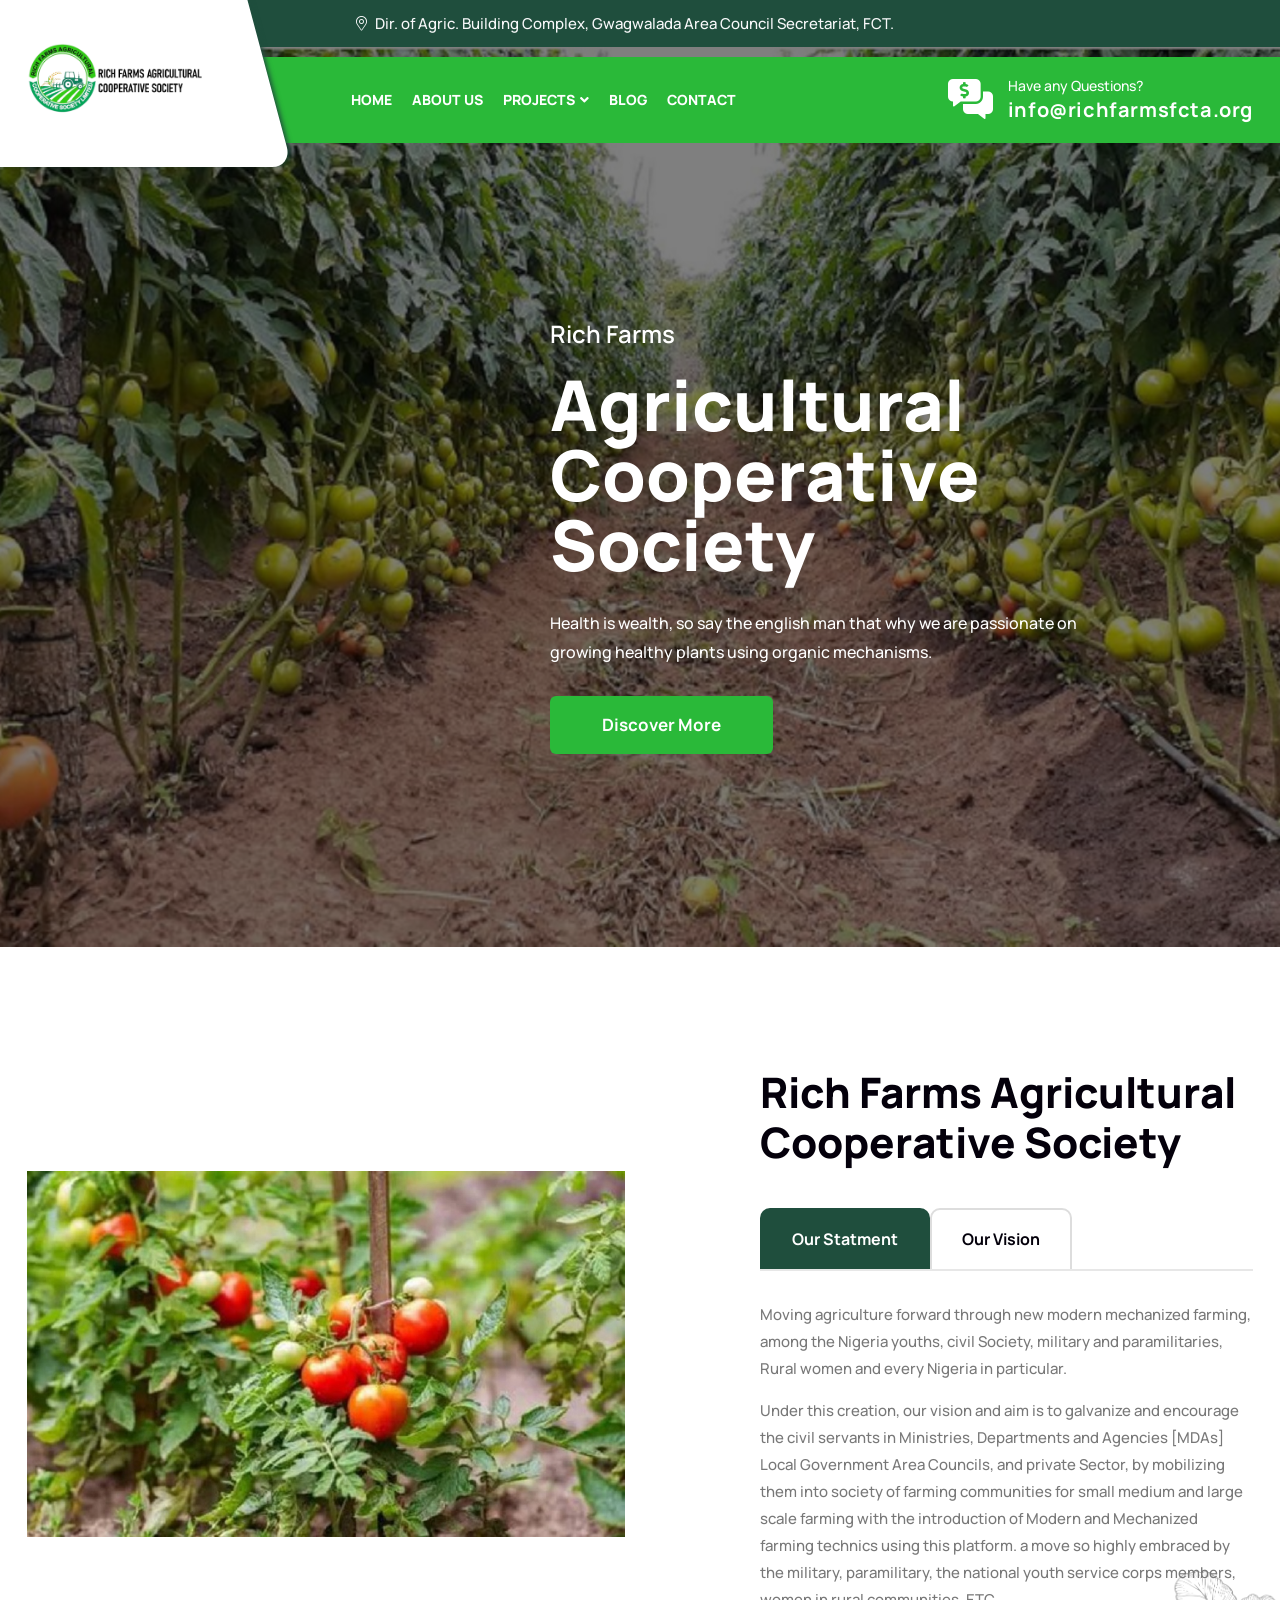
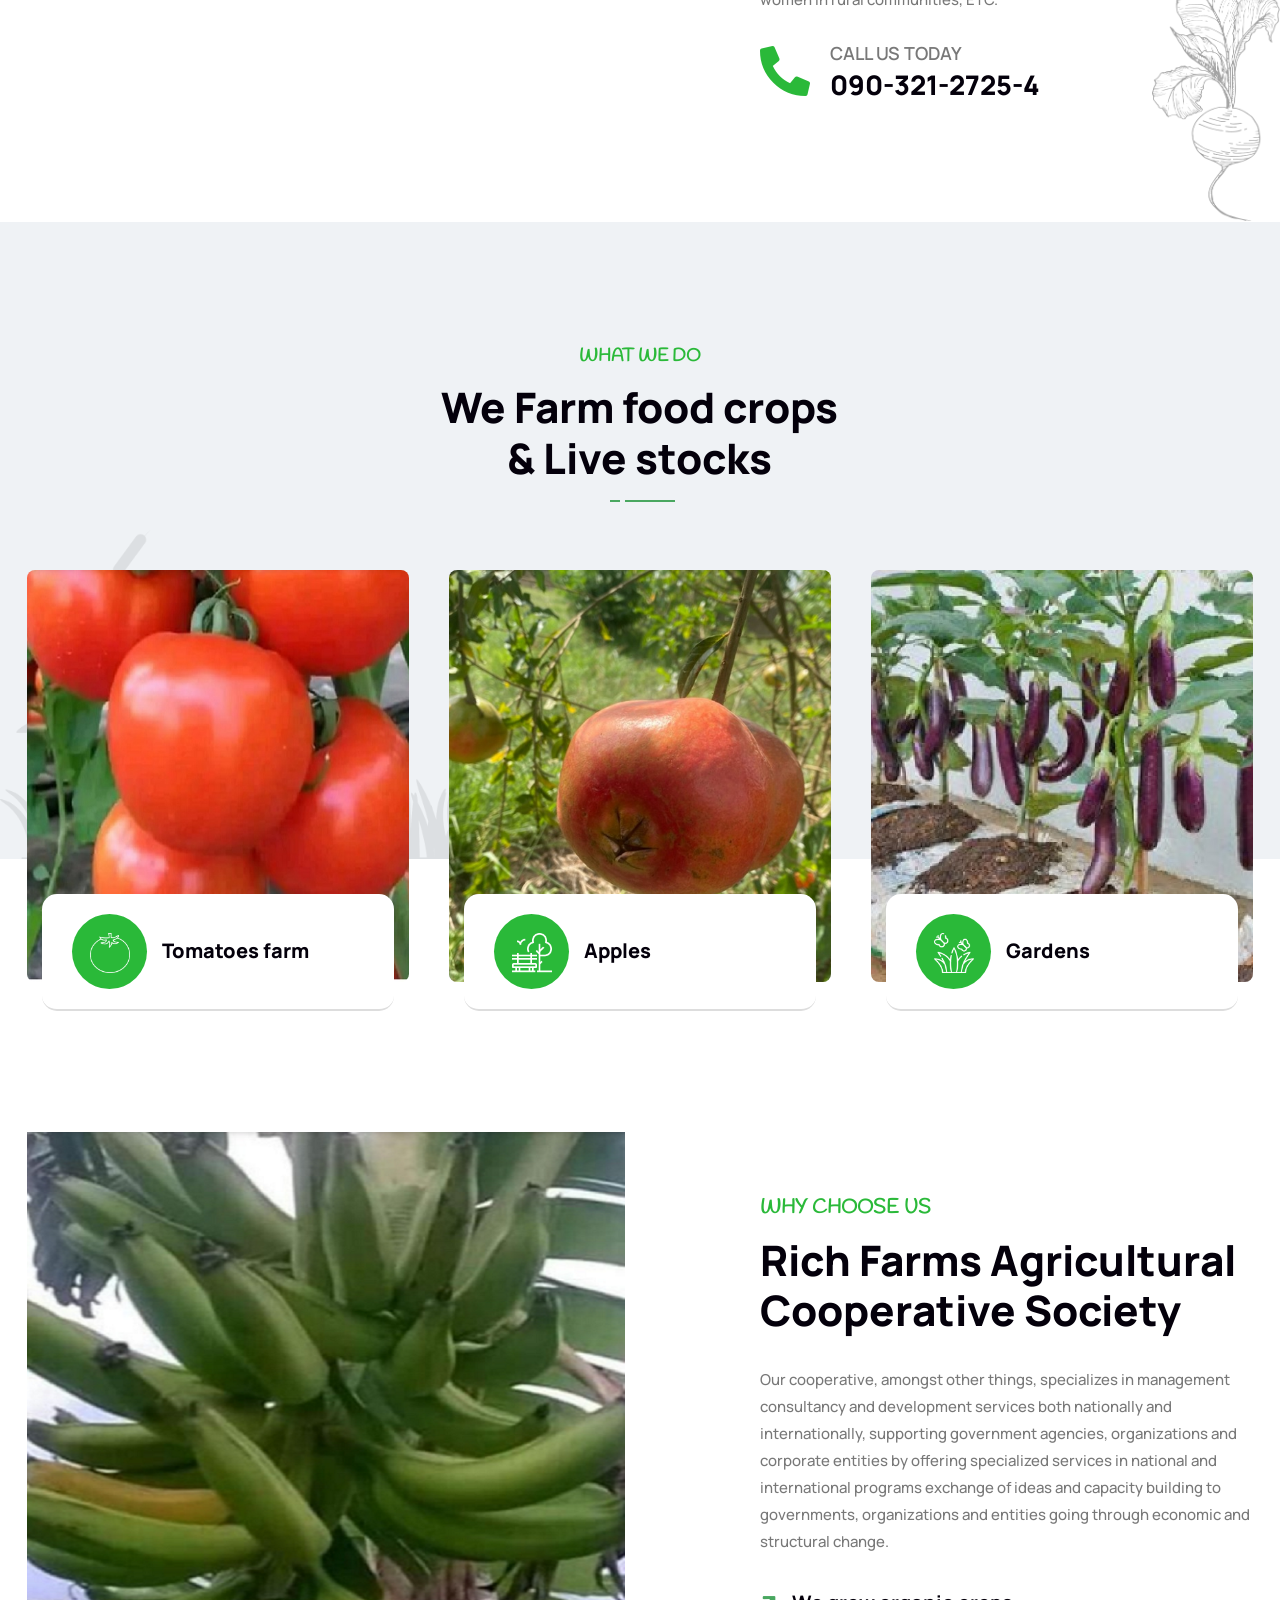
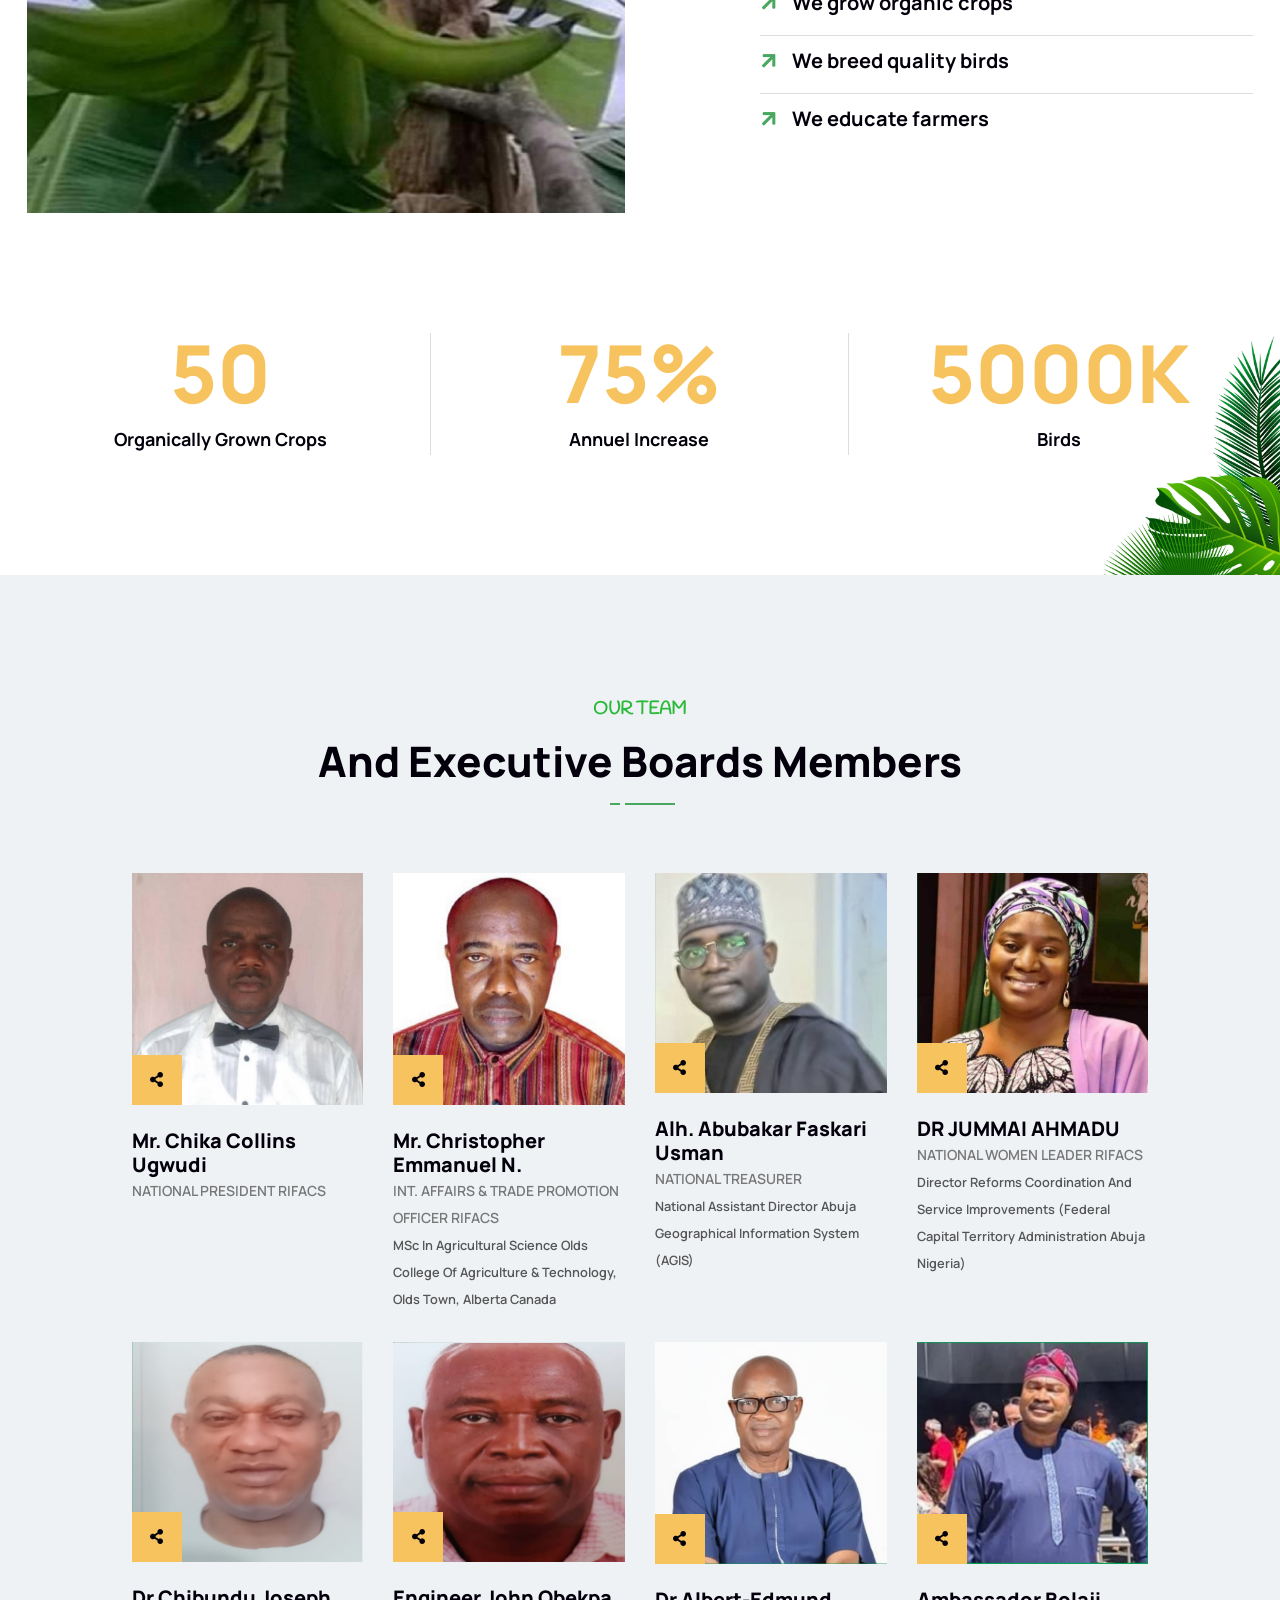
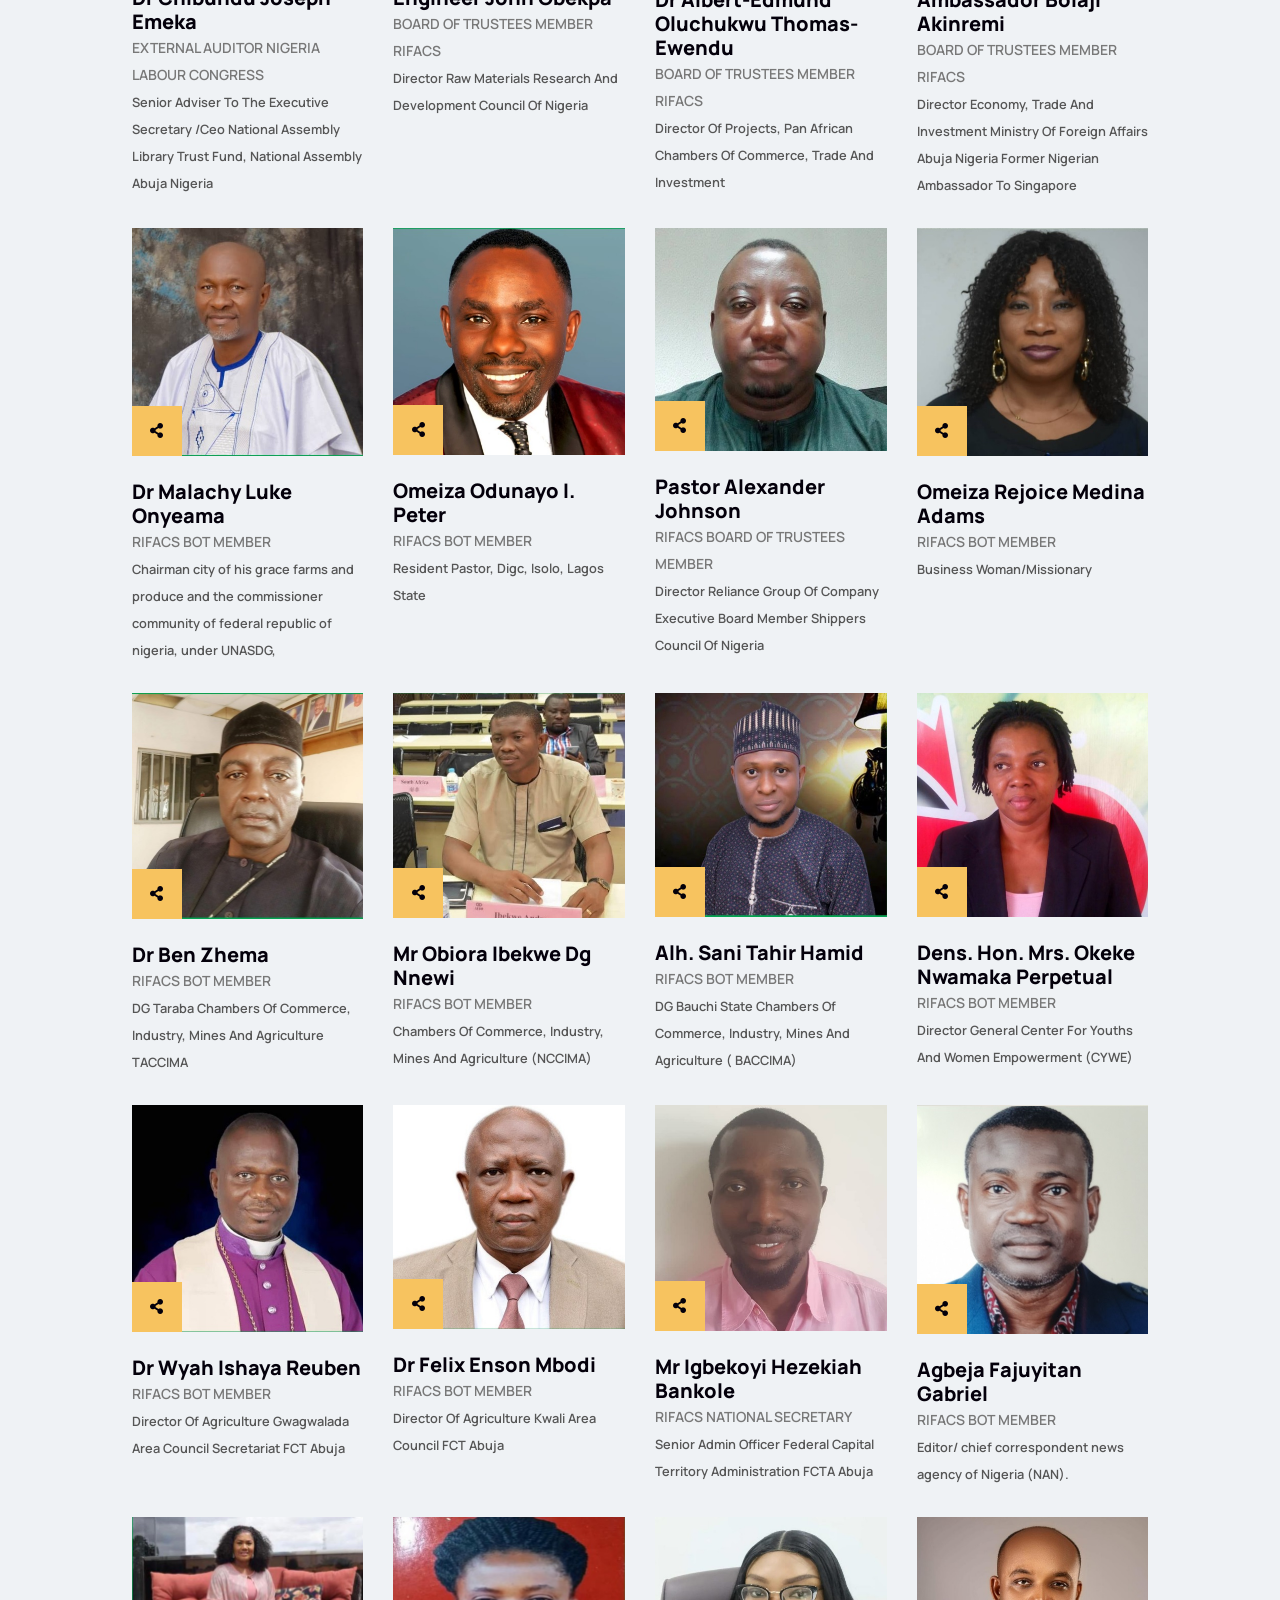
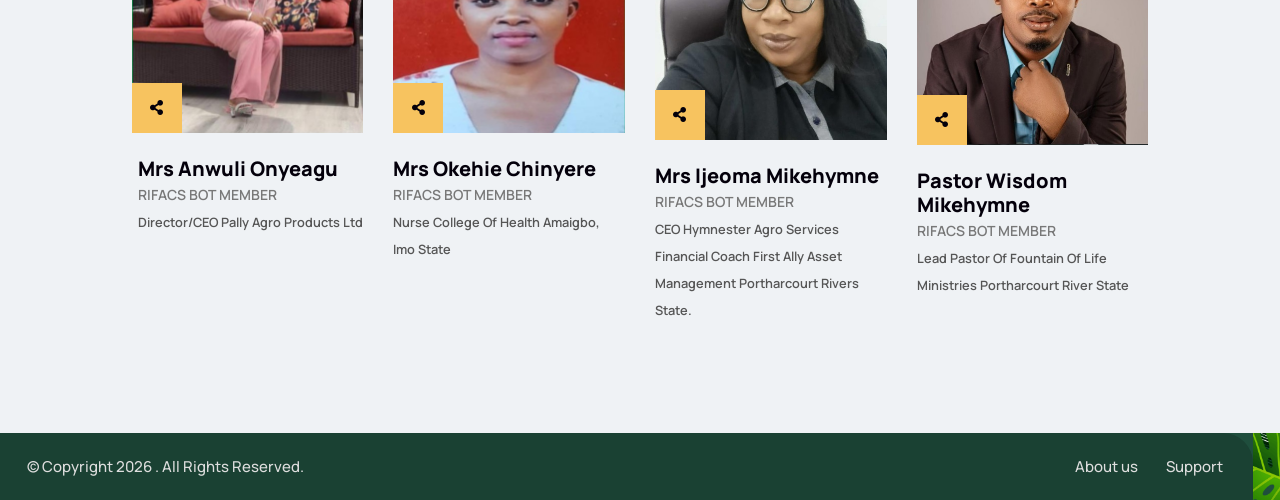
==== commit 40e4b344: "address update" ====
--- a/index.html
+++ b/index.html
@@ -55,9 +55,8 @@
           <div class="col-xl-6 col-lg-8 offset-xl-3 pl-30 pl-md-15 pl-xs-15">
             <ul class="item-flex">
               <li>
-                <i class="fas fa-map-marker-alt"></i> 2 Pittsburgh str, Wuse 2,
-                FCT Abuja
-              </li>
+                <i class="fas fa-map-marker-alt"></i> Dir. of Agric. Building
+                Complex, Gwagwalada Area Council Secretariat, FCT.
               </li>
             </ul>
           </div>
